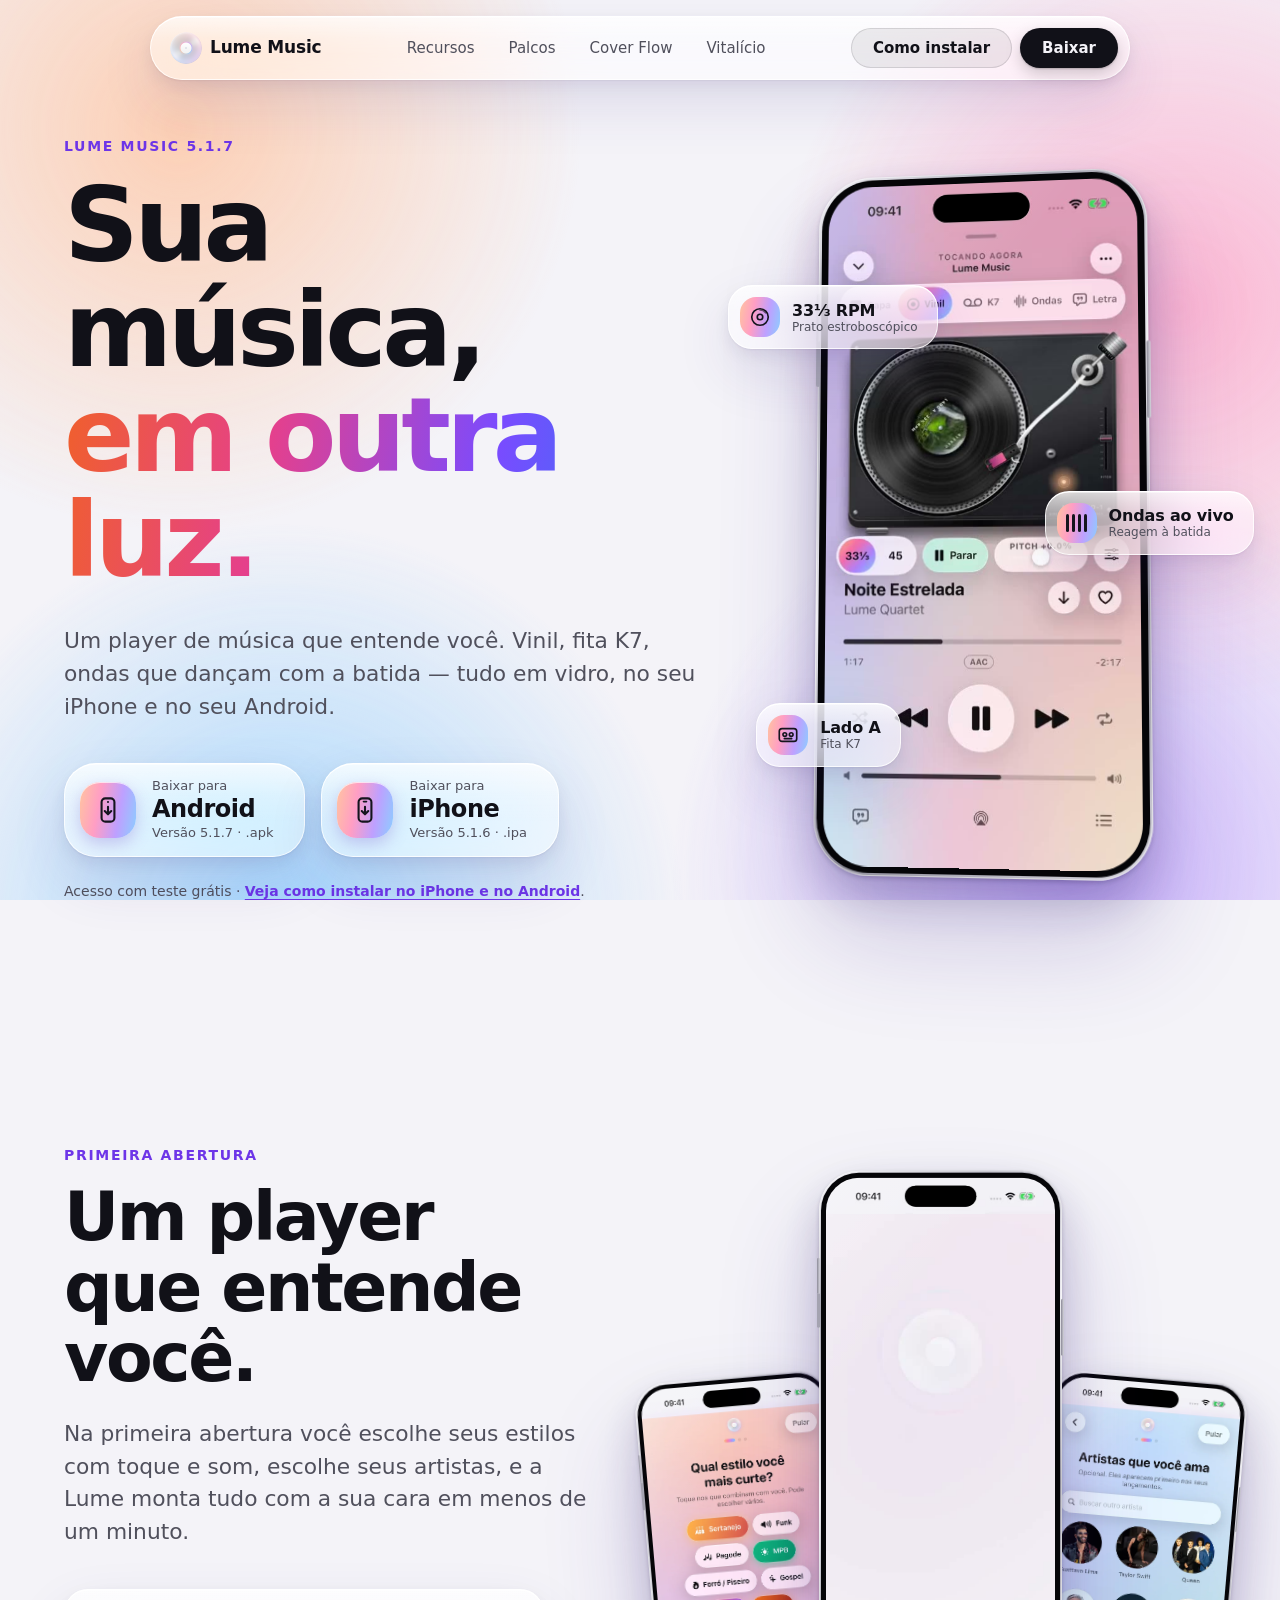
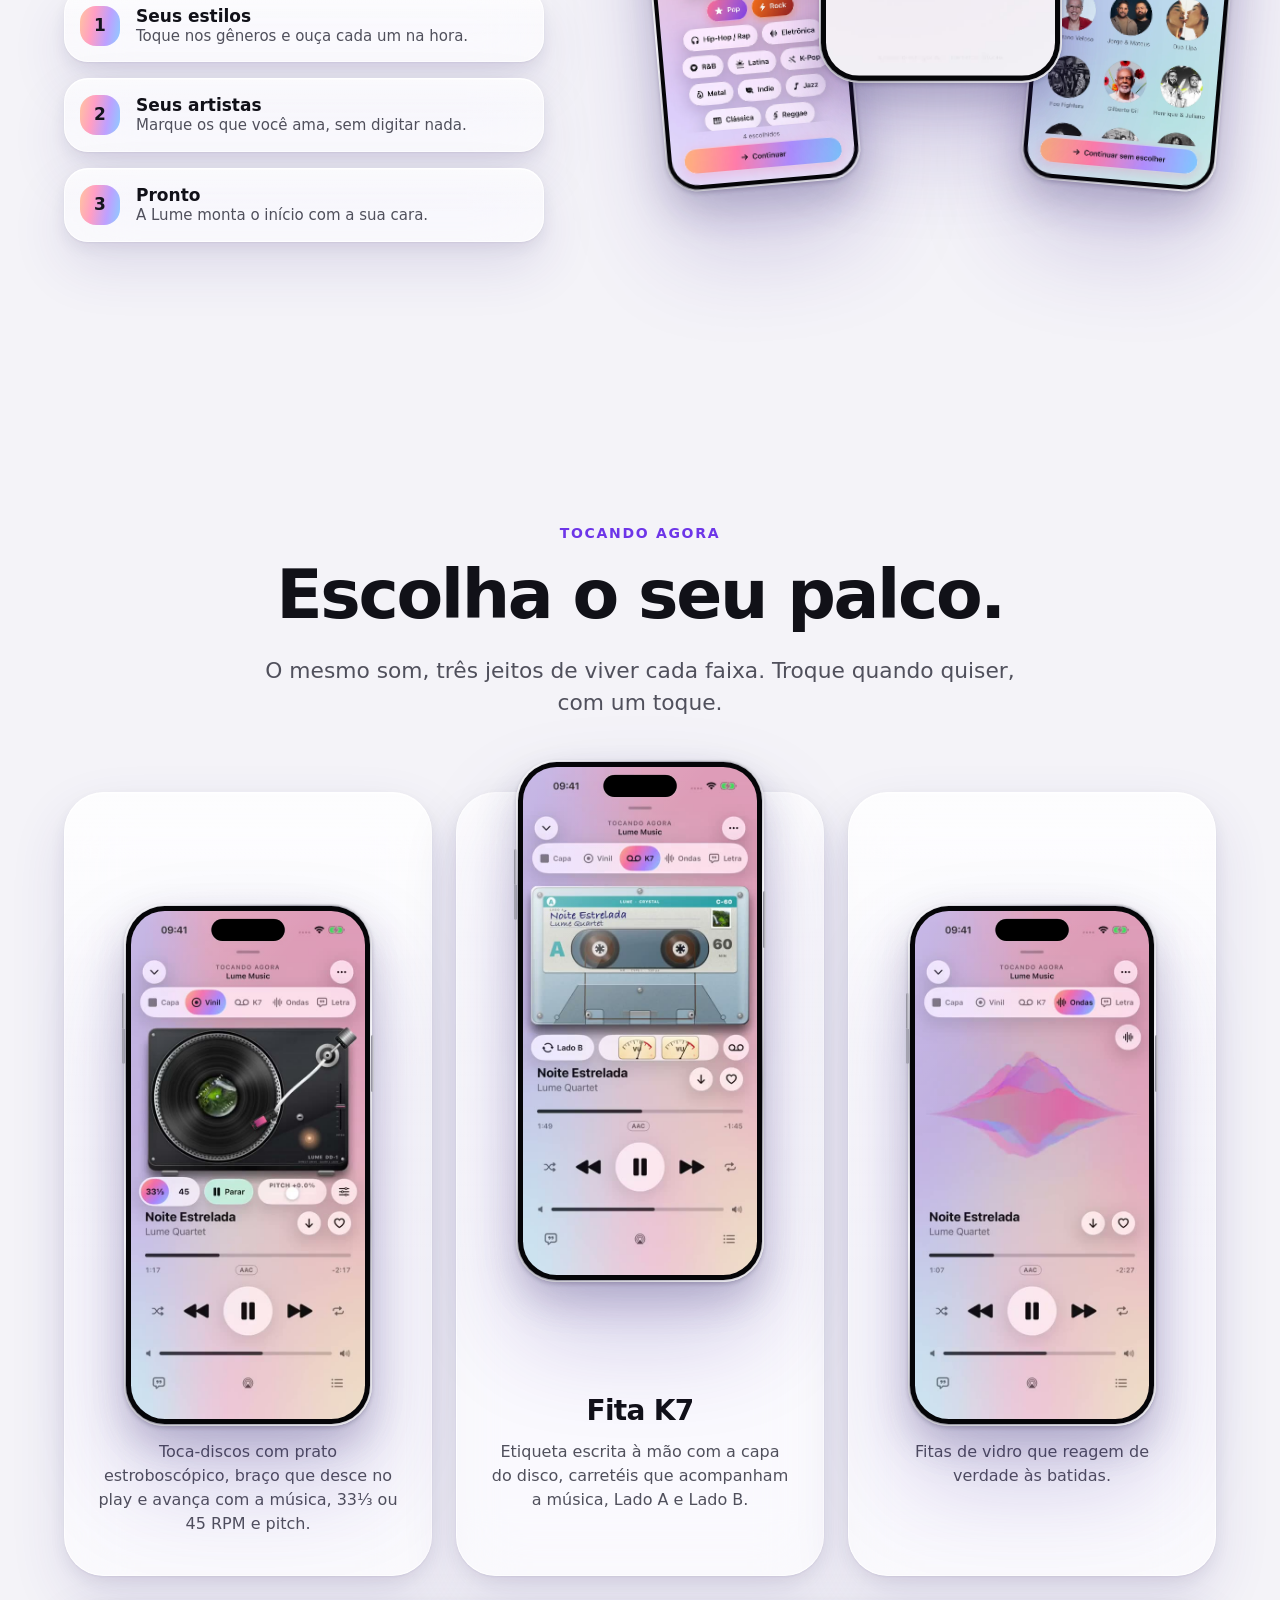
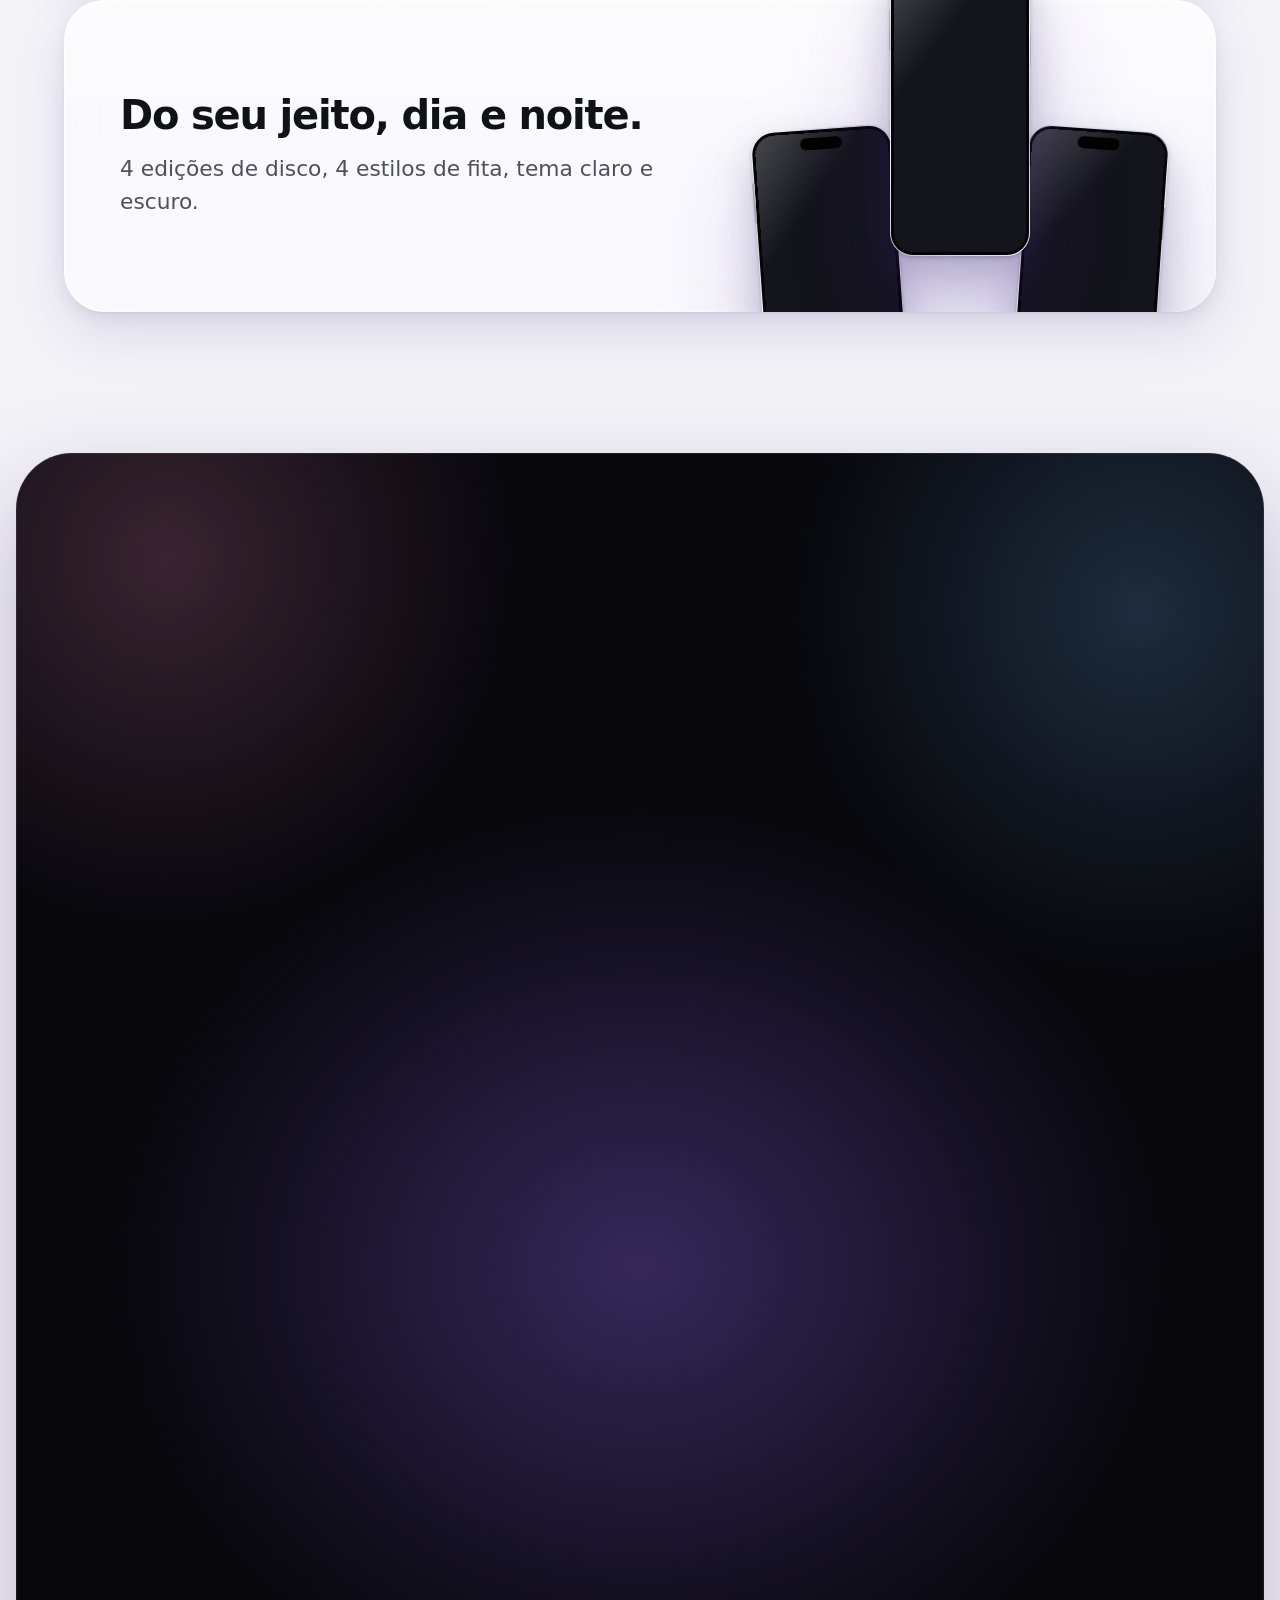
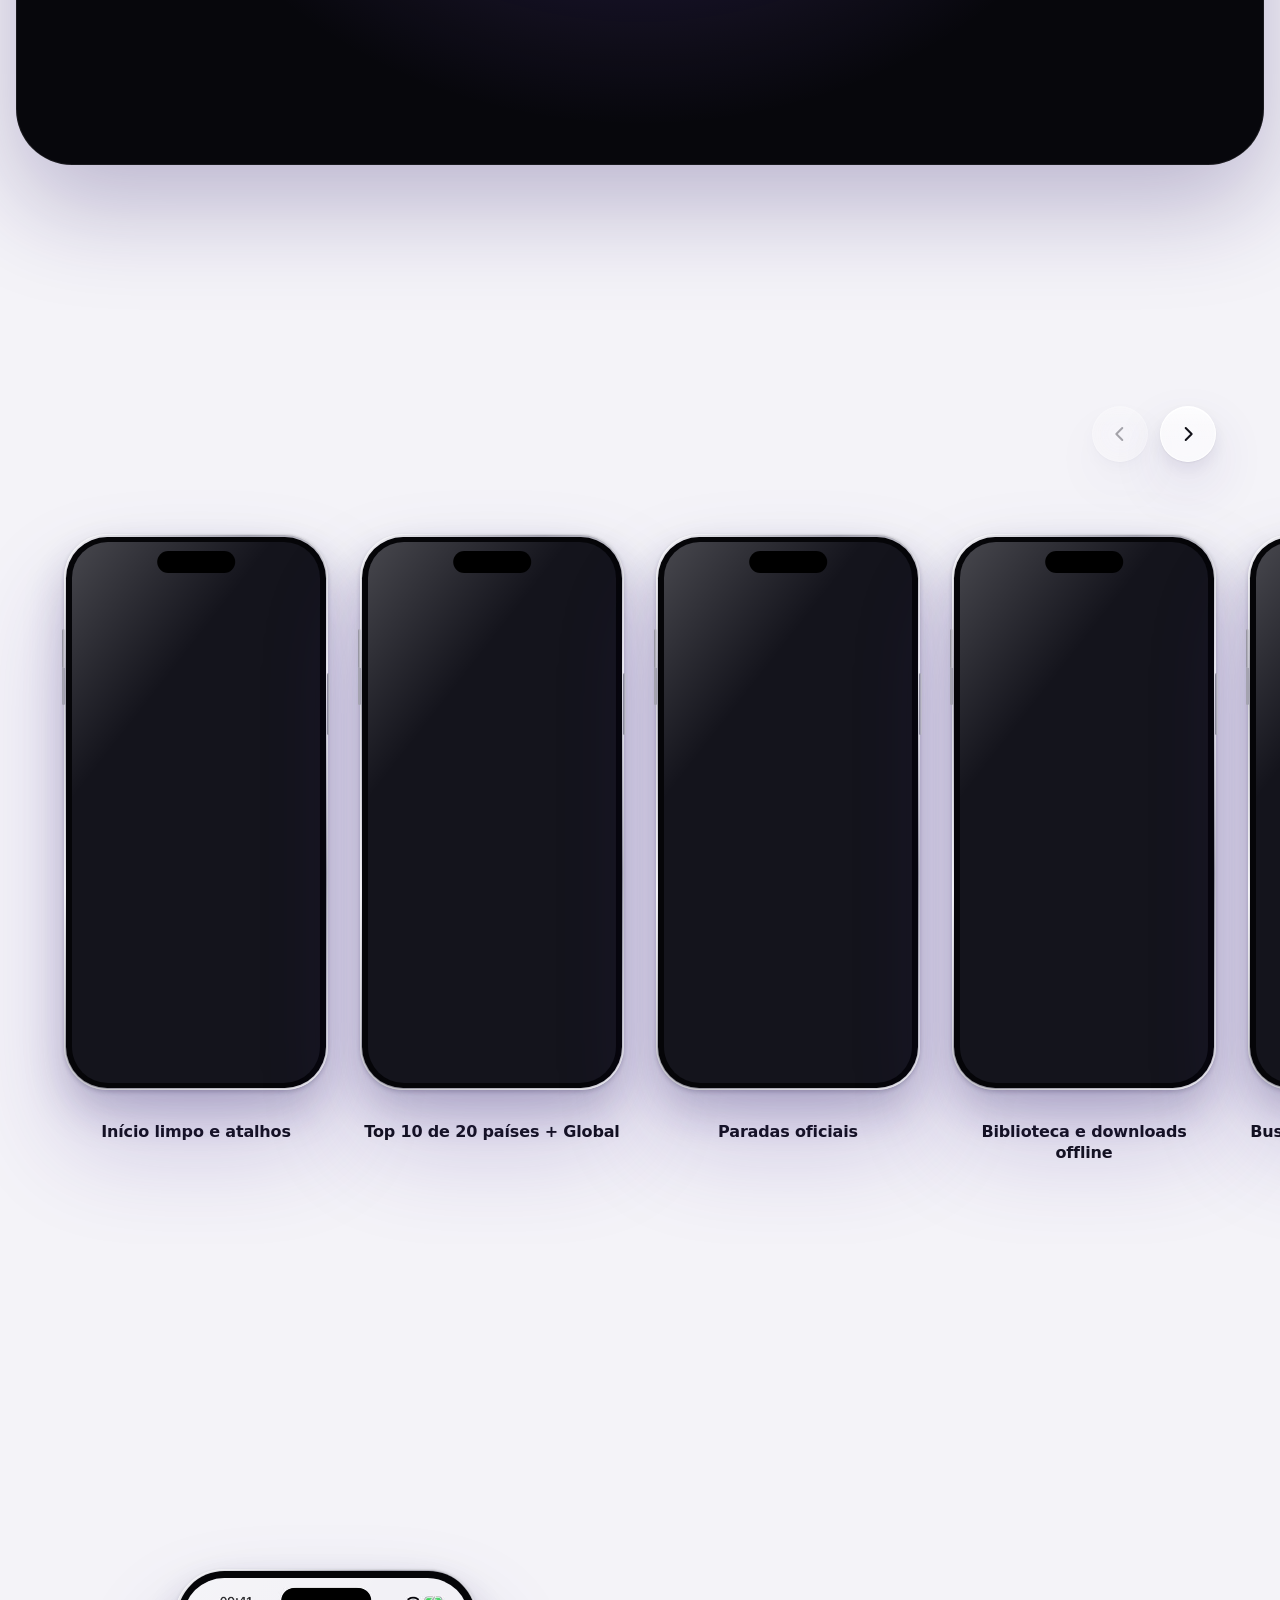
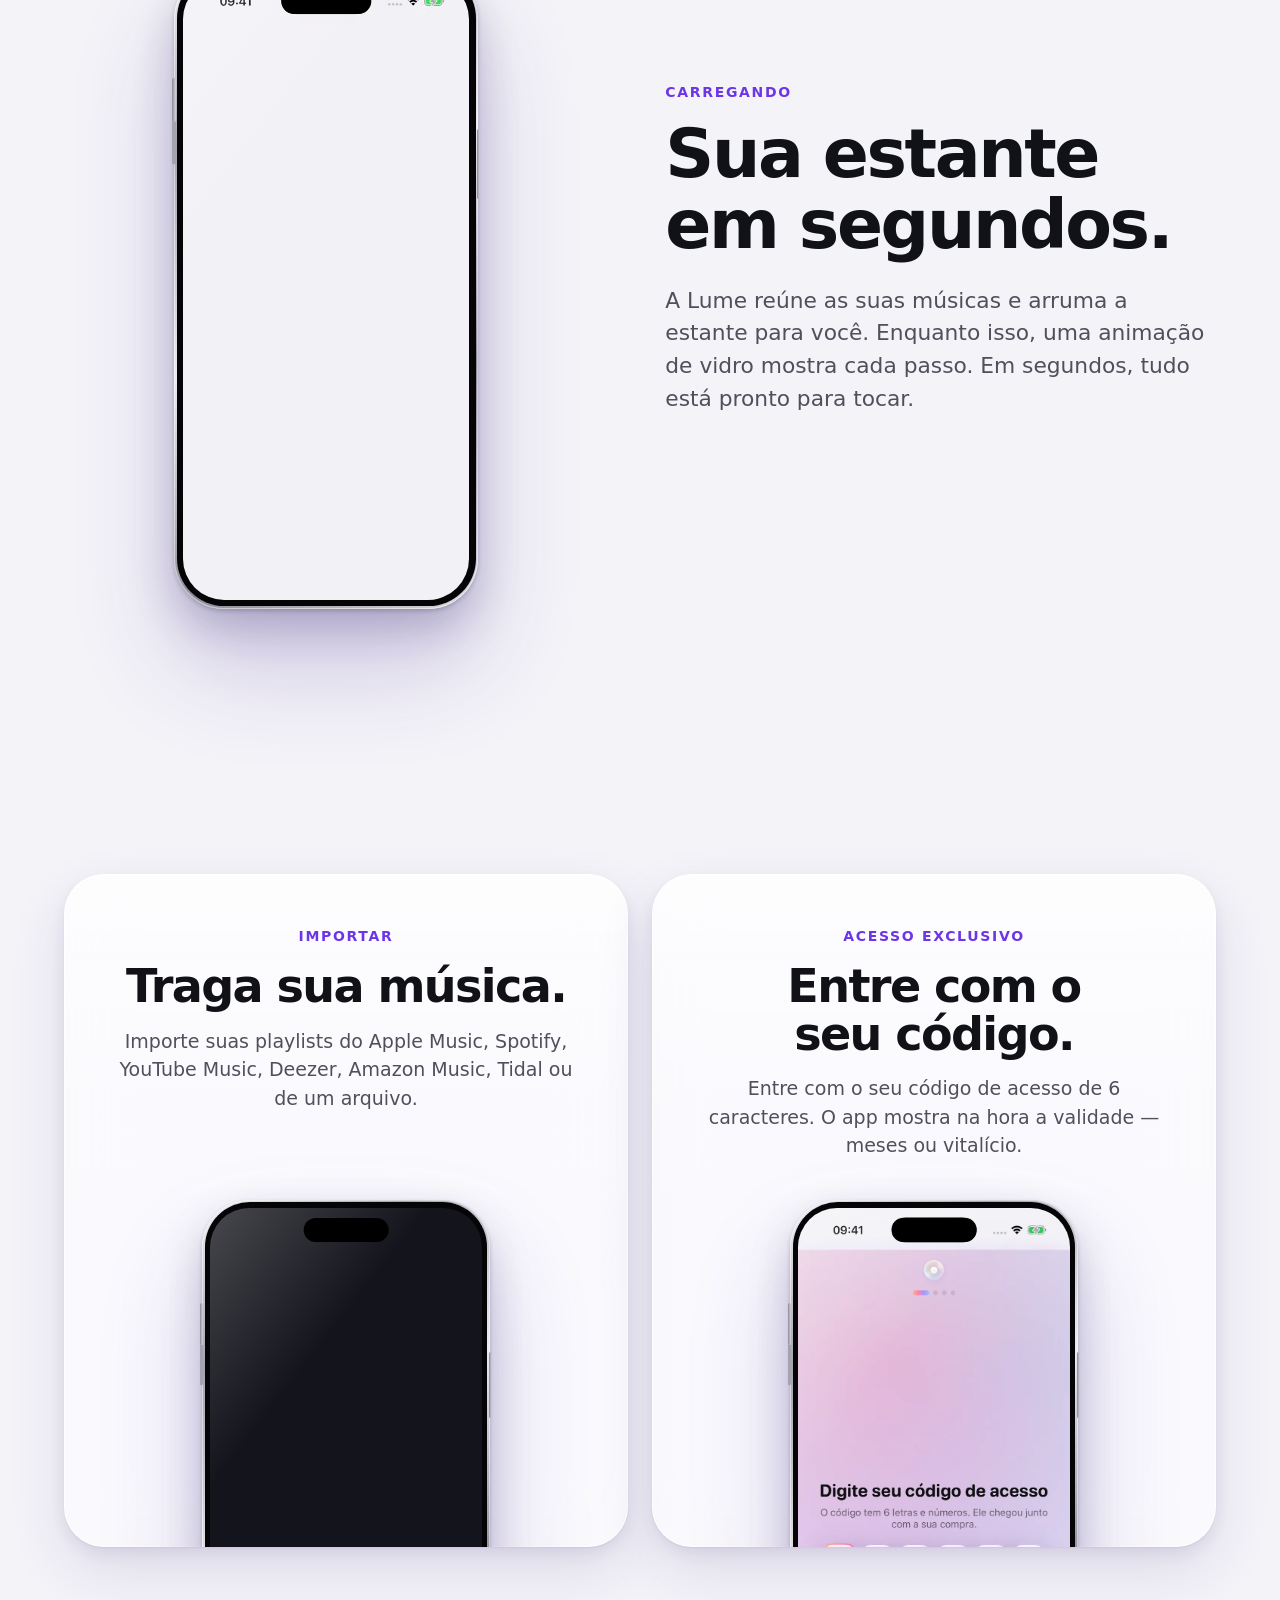
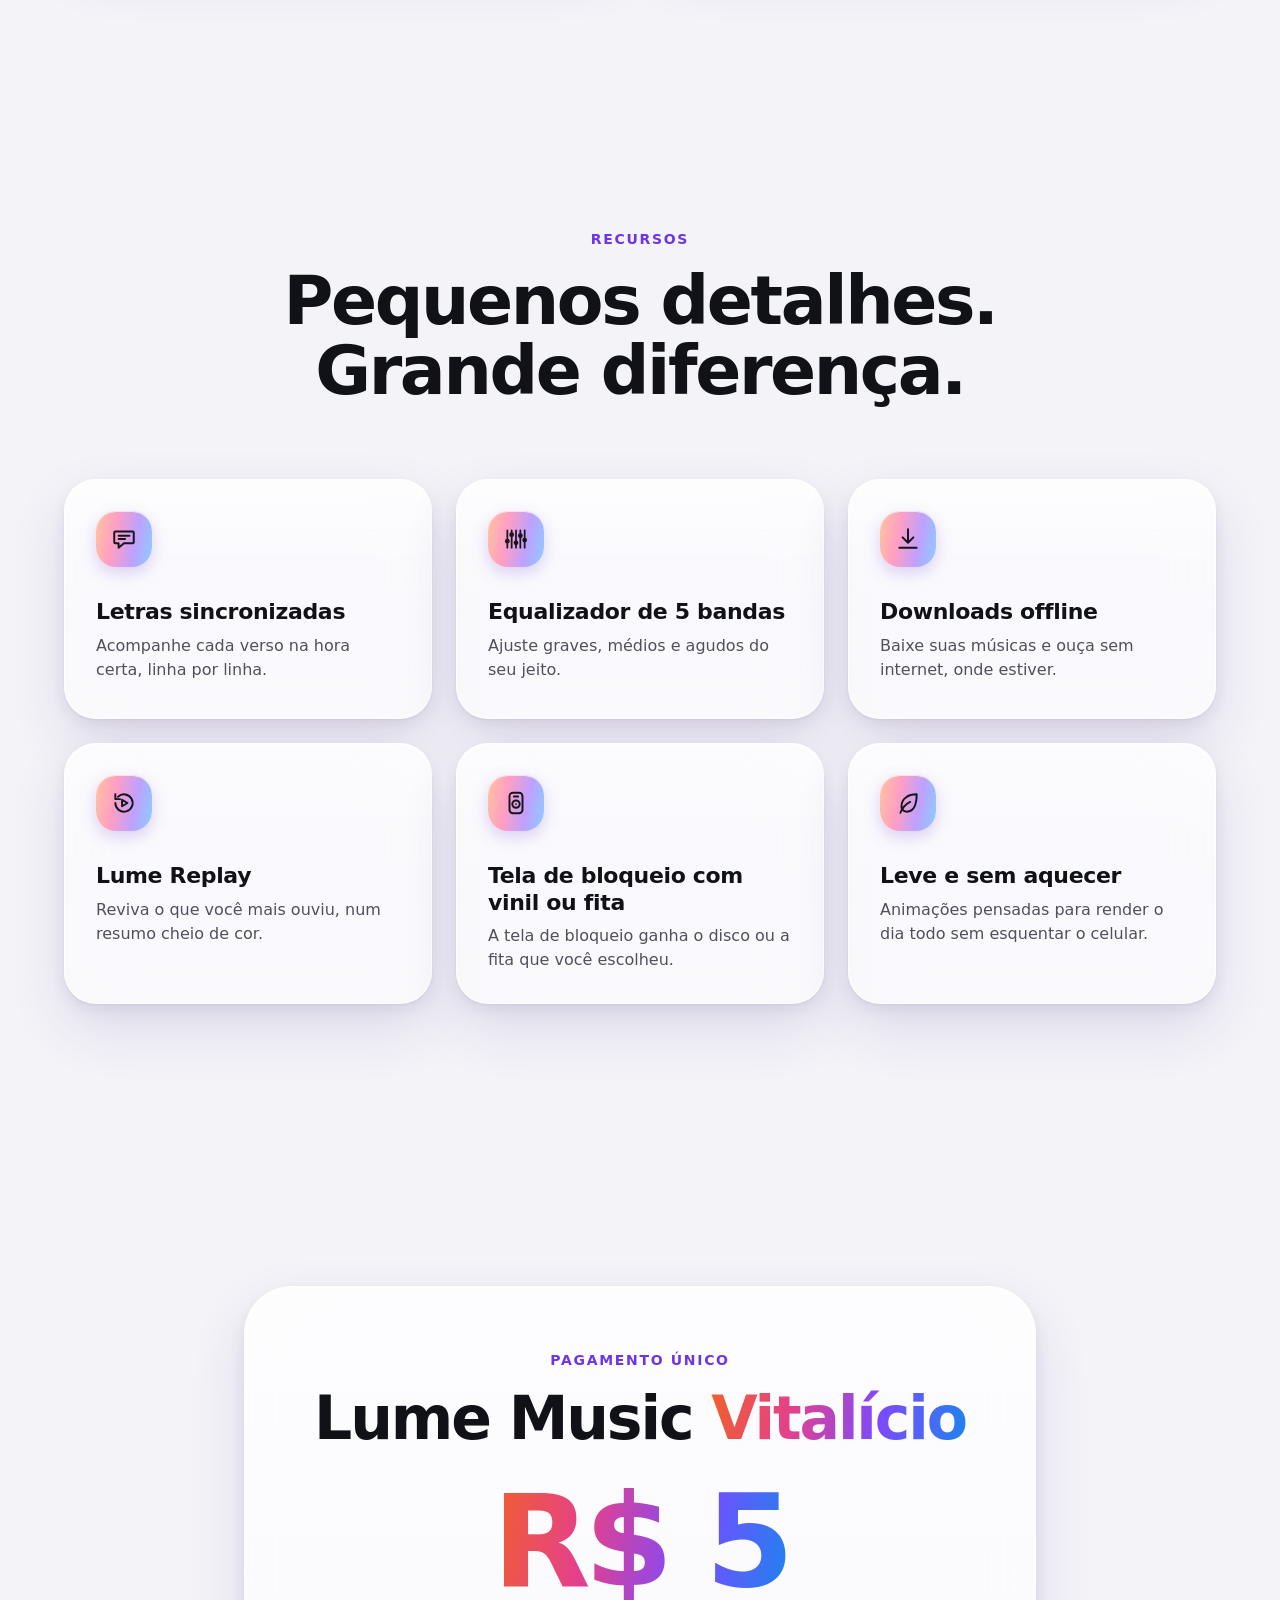
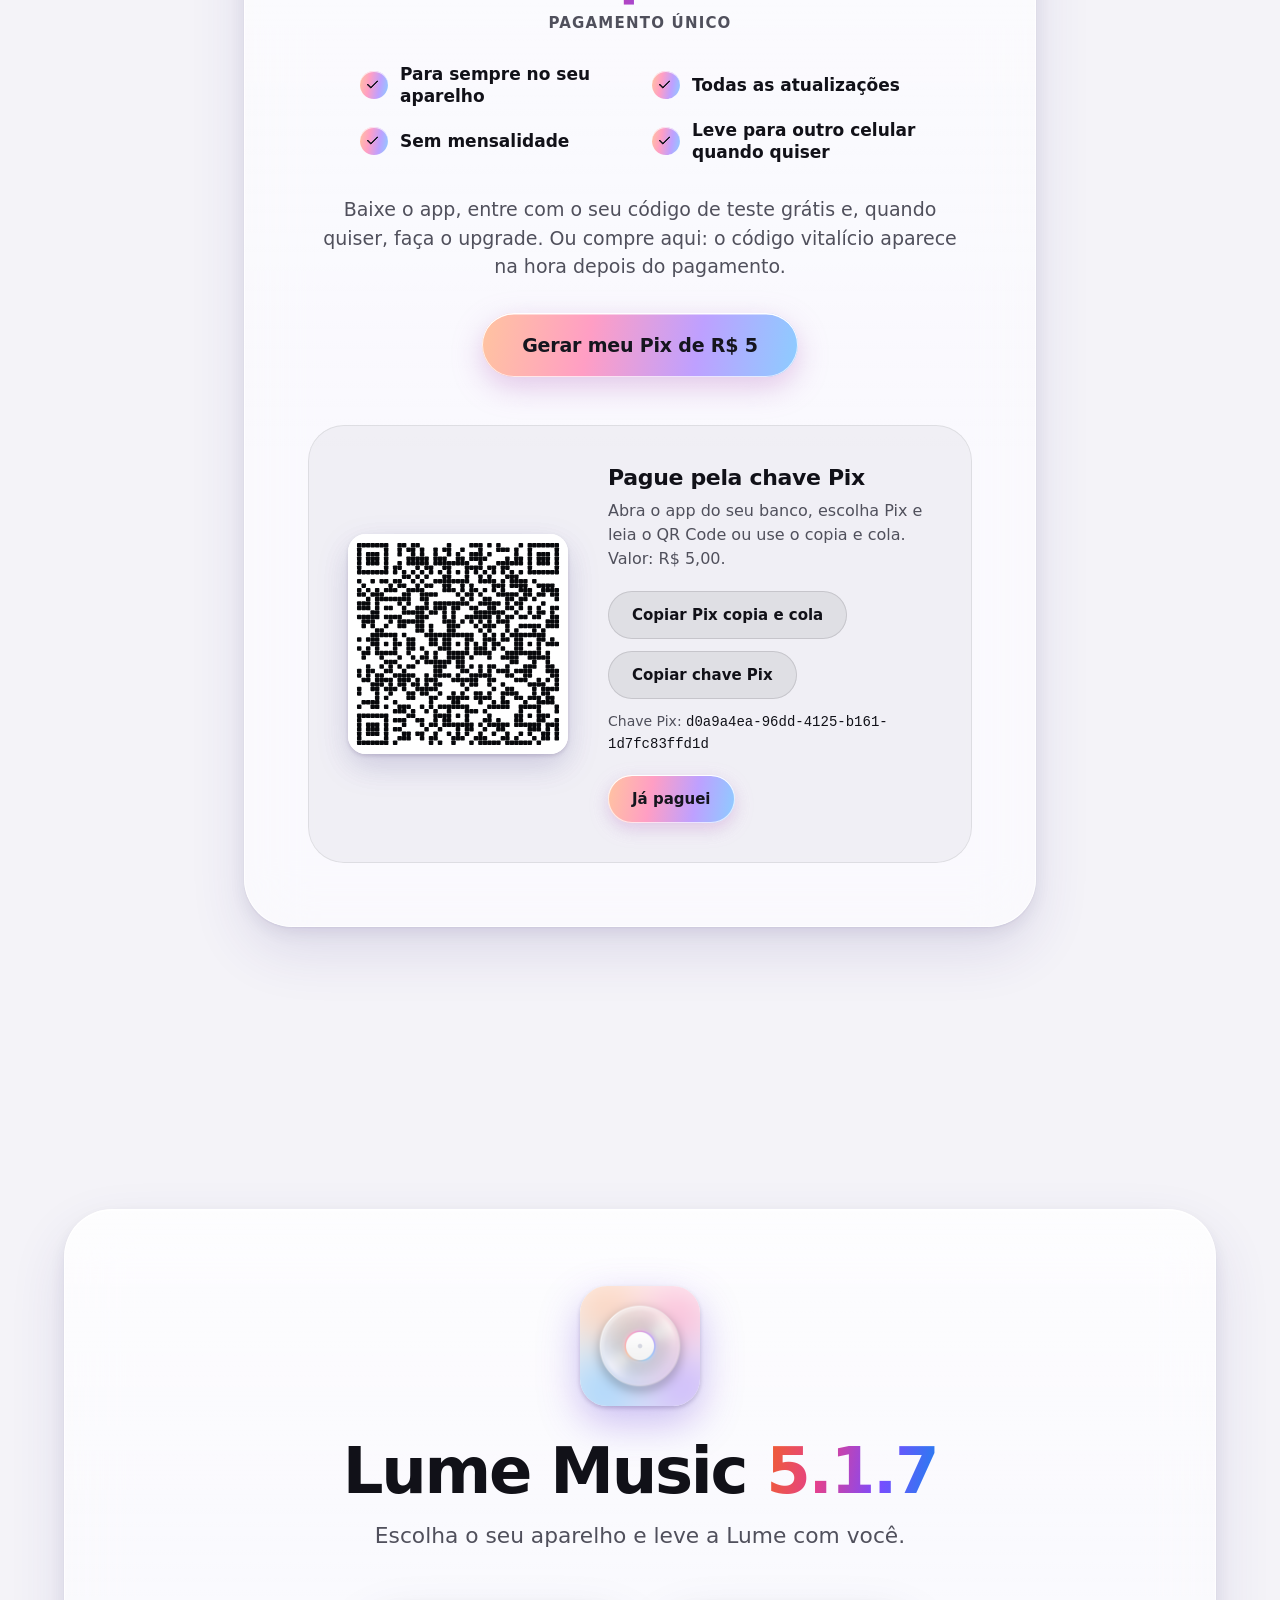
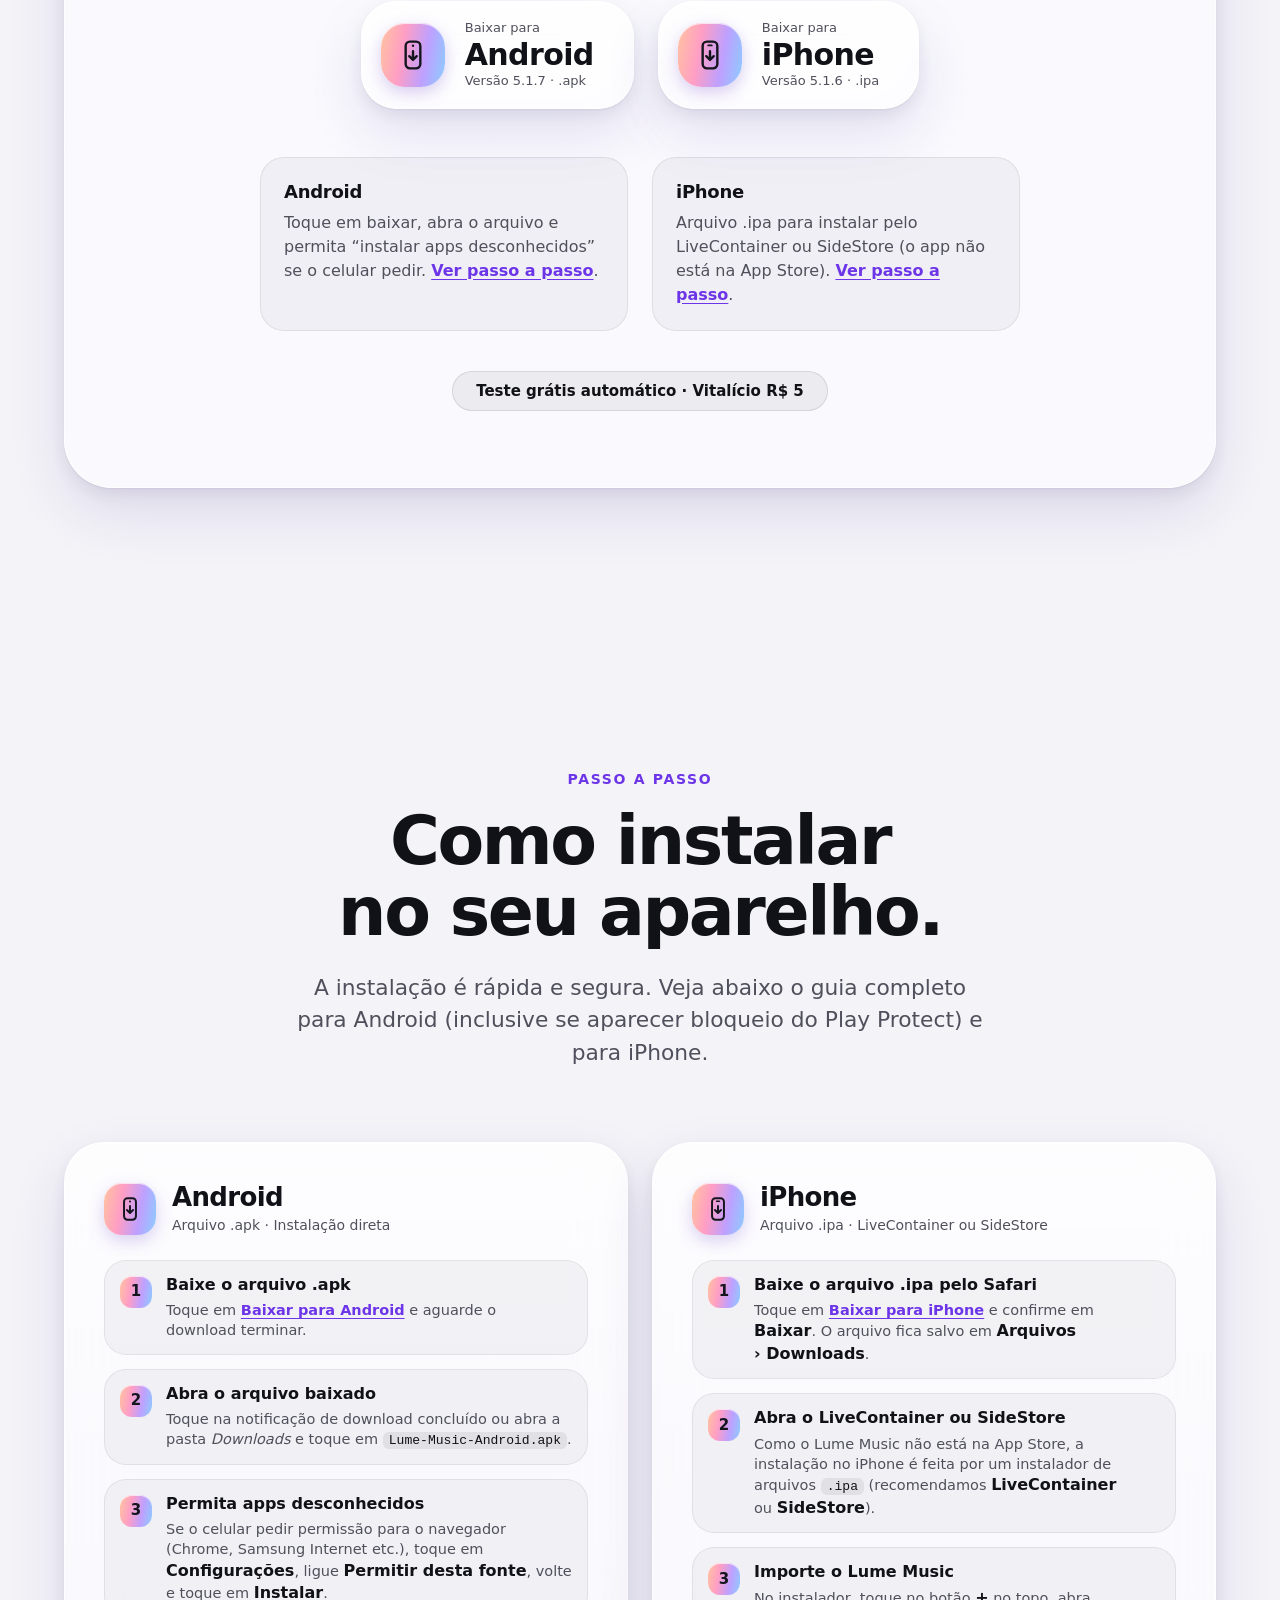
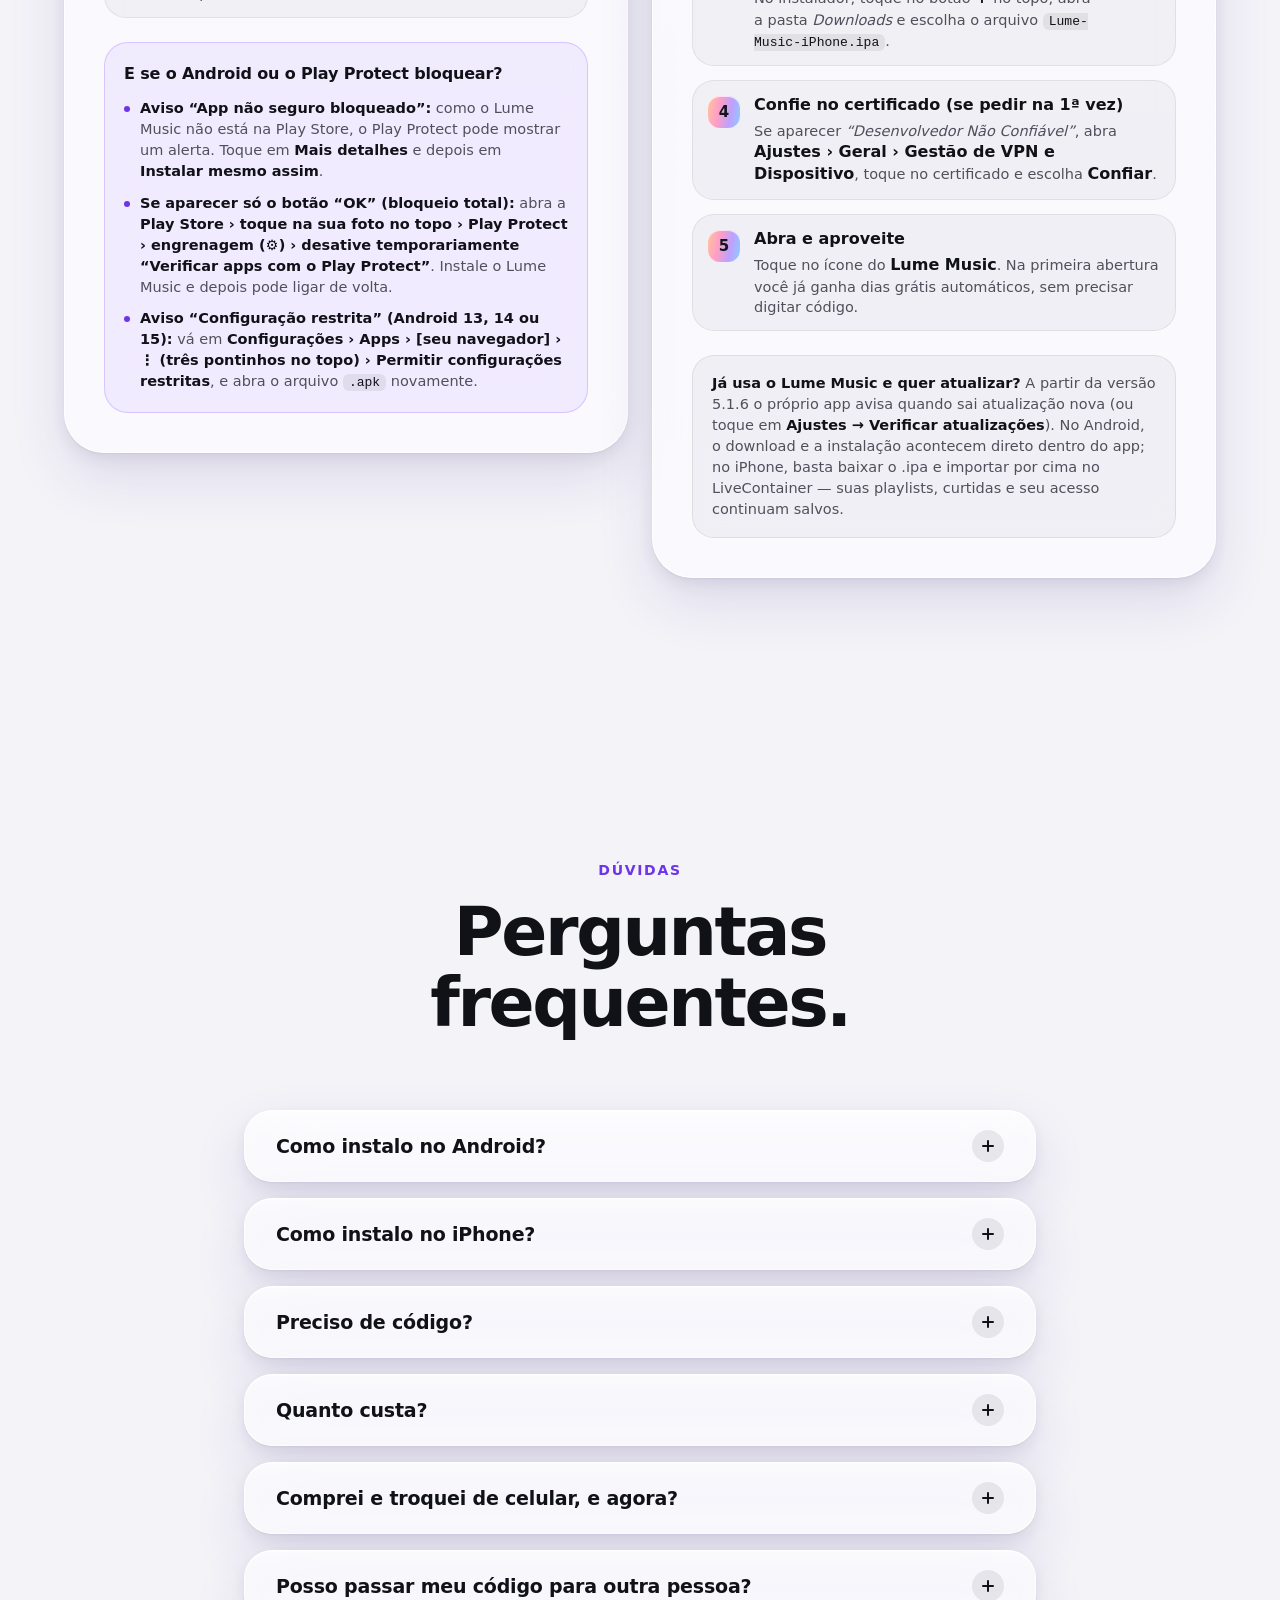
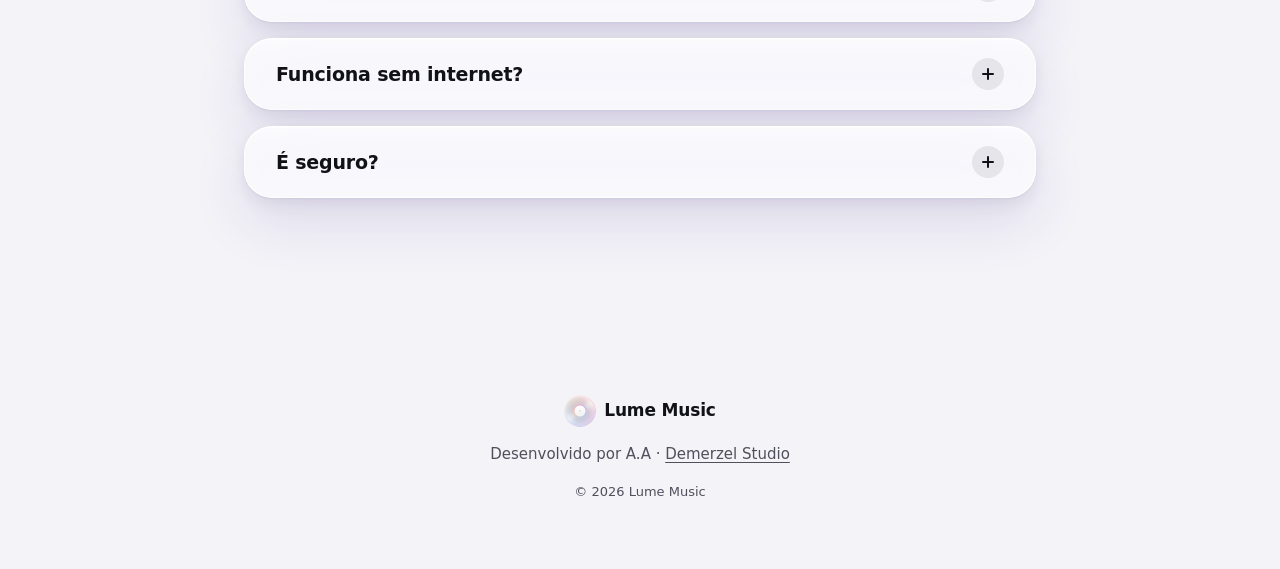
==== docs/index.html @ 82f6bff4 "Lume Music Android 5.1.7: refinamento completo de botões, Liquid Glass, menus/submenus e cabeçalhos " ====
<!doctype html>
<html lang="pt-BR">
<head>
<meta charset="utf-8">
<meta name="viewport" content="width=device-width, initial-scale=1, viewport-fit=cover">
<title>Lume Music — Sua música, em outra luz.</title>
<meta name="description" content="Lume Music: um player de música que entende você. Vinil, fita K7 e ondas que dançam com a batida, tudo em vidro. Baixe para iPhone e Android.">
<meta name="theme-color" content="#F4F3F8" media="(prefers-color-scheme: light)">
<meta name="theme-color" content="#0B0B12" media="(prefers-color-scheme: dark)">
<meta name="color-scheme" content="light dark">
<link rel="canonical" href="https://drill23.github.io/lume-music/">
<link rel="icon" type="image/png" href="assets/favicon.png">
<link rel="apple-touch-icon" href="assets/apple-touch-icon.png">

<meta property="og:type" content="website">
<meta property="og:locale" content="pt_BR">
<meta property="og:site_name" content="Lume Music">
<meta property="og:title" content="Lume Music — Sua música, em outra luz.">
<meta property="og:description" content="Vinil, fita K7, Cover Flow e ondas que dançam com a batida. Tudo em vidro, no seu iPhone e no seu Android.">
<meta property="og:url" content="https://drill23.github.io/lume-music/">
<meta property="og:image" content="https://drill23.github.io/lume-music/assets/og.jpg">
<meta property="og:image:width" content="1200">
<meta property="og:image:height" content="630">
<meta name="twitter:card" content="summary_large_image">
<meta name="twitter:title" content="Lume Music — Sua música, em outra luz.">
<meta name="twitter:description" content="Vinil, fita K7, Cover Flow e ondas que dançam com a batida. Tudo em vidro.">
<meta name="twitter:image" content="https://drill23.github.io/lume-music/assets/og.jpg">

<link rel="preload" as="image" href="assets/video/01-vinil-girando.jpg">
<link rel="stylesheet" href="styles.css">
<script>document.documentElement.classList.add('js')</script>
</head>
<body>

<!-- Ícones (pictogramas próprios) -->
<svg width="0" height="0" style="position:absolute" aria-hidden="true" focusable="false">
  <defs>
    <symbol id="i-dl-android" viewBox="0 0 24 24"><rect x="6.5" y="2" width="11" height="20" rx="3.2" fill="none" stroke="currentColor" stroke-width="1.8"/><circle cx="12" cy="5.1" r=".9" fill="currentColor"/><path d="M12 9.2v6.3M9.2 12.9l2.8 2.8 2.8-2.8" fill="none" stroke="currentColor" stroke-width="1.8" stroke-linecap="round" stroke-linejoin="round"/></symbol>
    <symbol id="i-dl-iphone" viewBox="0 0 24 24"><rect x="6.5" y="2" width="11" height="20" rx="3.2" fill="none" stroke="currentColor" stroke-width="1.8"/><rect x="10" y="4.1" width="4" height="1.4" rx=".7" fill="currentColor"/><path d="M12 9.2v6.3M9.2 12.9l2.8 2.8 2.8-2.8" fill="none" stroke="currentColor" stroke-width="1.8" stroke-linecap="round" stroke-linejoin="round"/></symbol>
    <symbol id="i-lyrics" viewBox="0 0 24 24"><path d="M4 5h16a1 1 0 0 1 1 1v9a1 1 0 0 1-1 1h-8l-5 4v-4H4a1 1 0 0 1-1-1V6a1 1 0 0 1 1-1z M7 9h10 M7 12h6" fill="none" stroke="currentColor" stroke-width="1.8" stroke-linecap="round" stroke-linejoin="round"/></symbol>
    <symbol id="i-eq" viewBox="0 0 24 24"><path d="M4 4v16M8 4v16M12 4v16M16 4v16M20 4v16" fill="none" stroke="currentColor" stroke-width="1.6" stroke-linecap="round"/><g fill="currentColor"><circle cx="4" cy="14" r="2.2"/><circle cx="8" cy="8" r="2.2"/><circle cx="12" cy="15.5" r="2.2"/><circle cx="16" cy="9" r="2.2"/><circle cx="20" cy="13" r="2.2"/></g></symbol>
    <symbol id="i-offline" viewBox="0 0 24 24"><path d="M12 3v12M7 10.5l5 5 5-5M4 20h16" fill="none" stroke="currentColor" stroke-width="1.8" stroke-linecap="round" stroke-linejoin="round"/></symbol>
    <symbol id="i-replay" viewBox="0 0 24 24"><path d="M4 12a8 8 0 1 0 2.4-5.7M4 4v4.4h4.4M10.2 9v6l5-3z" fill="none" stroke="currentColor" stroke-width="1.8" stroke-linecap="round" stroke-linejoin="round"/></symbol>
    <symbol id="i-lock" viewBox="0 0 24 24"><rect x="6" y="2.5" width="12" height="19" rx="3.2" fill="none" stroke="currentColor" stroke-width="1.8"/><circle cx="12" cy="13" r="3.4" fill="none" stroke="currentColor" stroke-width="1.8"/><circle cx="12" cy="13" r=".8" fill="currentColor"/><path d="M10 6h4" stroke="currentColor" stroke-width="1.8" stroke-linecap="round"/></symbol>
    <symbol id="i-feather" viewBox="0 0 24 24"><path d="M20 4c-8 0-14 4-14 11 0 1.2.2 2.2.6 3C8 19.5 9.5 20 11 20c7 0 9-8 9-16zM5 21c2-5 5-8 9-10" fill="none" stroke="currentColor" stroke-width="1.8" stroke-linecap="round" stroke-linejoin="round"/></symbol>
    <symbol id="i-disc" viewBox="0 0 24 24"><circle cx="12" cy="12" r="9" fill="none" stroke="currentColor" stroke-width="1.8"/><circle cx="12" cy="12" r="3" fill="none" stroke="currentColor" stroke-width="1.8"/><path d="M12 4.5a7.5 7.5 0 0 1 6 3" fill="none" stroke="currentColor" stroke-width="1.6" stroke-linecap="round" opacity=".6"/></symbol>
    <symbol id="i-tape" viewBox="0 0 24 24"><rect x="2.5" y="5" width="19" height="14" rx="3" fill="none" stroke="currentColor" stroke-width="1.8"/><circle cx="8.5" cy="11.5" r="2" fill="none" stroke="currentColor" stroke-width="1.8"/><circle cx="15.5" cy="11.5" r="2" fill="none" stroke="currentColor" stroke-width="1.8"/><path d="M8 16h8" stroke="currentColor" stroke-width="1.8" stroke-linecap="round"/></symbol>
    <symbol id="i-rotate" viewBox="0 0 24 24"><rect x="3" y="7" width="18" height="10" rx="2.6" fill="none" stroke="currentColor" stroke-width="1.8"/><path d="M6 3.2c1.6-.9 3.3-1.2 5-1M18 20.8c-1.6.9-3.3 1.2-5 1" fill="none" stroke="currentColor" stroke-width="1.8" stroke-linecap="round"/></symbol>
    <symbol id="i-chev" viewBox="0 0 24 24"><path d="M14.5 5.5 8 12l6.5 6.5" fill="none" stroke="currentColor" stroke-width="2.2" stroke-linecap="round" stroke-linejoin="round"/></symbol>
  </defs>
</svg>

<div class="aurora" aria-hidden="true"><i></i><i></i><i></i><i></i></div>

<a class="skip" href="#conteudo">Ir para o conteúdo</a>

<header class="nav" id="topo">
  <nav class="nav__pill glass" aria-label="Principal">
    <a class="brand" href="#topo"><img src="assets/mark.png" width="32" height="32" alt=""><span>Lume Music</span></a>
    <ul class="nav__links">
      <li><a href="#recursos">Recursos</a></li>
      <li><a href="#palcos">Palcos</a></li>
      <li><a href="#coverflow">Cover Flow</a></li>
      <li><a href="#vitalicio">Vitalício</a></li>
    </ul>
    <div class="nav__actions">
      <a class="btn btn--glass" href="#instalar" data-spec>Como instalar</a>
      <a class="btn btn--ink" href="#baixar" data-spec>Baixar</a>
    </div>
  </nav>
</header>

<main id="conteudo">

<!-- 2. HERO -->
<section class="hero">
  <div class="wrap hero__grid">
    <div class="hero__copy">
      <p class="eyebrow" data-reveal>Lume Music 5.1.7</p>
      <h1 data-reveal style="--d:80ms">Sua música, <span class="grad">em outra luz.</span></h1>
      <p class="lead" data-reveal style="--d:160ms">Um player de música que entende você. Vinil, fita K7, ondas que dançam com a batida — tudo em vidro, no seu iPhone e no seu Android.</p>
      <div class="dlrow" data-reveal style="--d:240ms">
        <div class="dlwrap" data-os="android">
          <span class="rec-badge">Recomendado para o seu aparelho</span>
          <a class="dl glass" data-spec href="https://github.com/Drill23/lume-music/releases/latest/download/Lume-Music-Android.apk" rel="noopener">
            <span class="dl__ico"><svg width="28" height="28" aria-hidden="true"><use href="#i-dl-android"/></svg></span>
            <span class="dl__t"><small>Baixar para</small><strong>Android</strong><em>Versão 5.1.7 · .apk</em></span>
          </a>
        </div>
        <div class="dlwrap" data-os="ios">
          <span class="rec-badge">Recomendado para o seu aparelho</span>
          <a class="dl glass" data-spec href="https://github.com/Drill23/lume-music/releases/latest/download/Lume-Music-iPhone.ipa" rel="noopener">
            <span class="dl__ico"><svg width="28" height="28" aria-hidden="true"><use href="#i-dl-iphone"/></svg></span>
            <span class="dl__t"><small>Baixar para</small><strong>iPhone</strong><em>Versão 5.1.6 · .ipa</em></span>
          </a>
        </div>
      </div>
      <p class="fine" data-reveal style="--d:320ms">Acesso com teste grátis · <a class="fine__link" href="#instalar">Veja como instalar no iPhone e no Android</a>.</p>
    </div>

    <div class="hero__stage" data-tilt>
      <div class="tilt">
        <div class="phone" style="--w:var(--hero-w)">
          <div class="phone__in"><div class="phone__screen">
            <video class="lv" data-src="assets/video/01-vinil-girando.mp4" poster="assets/video/01-vinil-girando.jpg" width="506" height="1100" muted loop playsinline autoplay preload="none" disablepictureinpicture disableremoteplayback tabindex="-1" role="img" aria-label="Player da Lume Music com o toca-discos em modo vinil girando"></video>
            <i class="isl"></i>
          </div></div>
        </div>
      </div>
      <div class="chip glass" data-chip="1" style="--x:-4%;--y:17%;--fd:0s">
        <span class="chip__ico"><svg width="22" height="22" aria-hidden="true"><use href="#i-disc"/></svg></span>
        <span class="chip__t"><strong>33⅓ RPM</strong><small>Prato estroboscópico</small></span>
      </div>
      <div class="chip glass" data-chip="2" style="--y:46%;--fd:-2s">
        <span class="chip__ico chip__ico--eq" aria-hidden="true"><b></b><b></b><b></b><b></b></span>
        <span class="chip__t"><strong>Ondas ao vivo</strong><small>Reagem à batida</small></span>
      </div>
      <div class="chip glass" data-chip="3" style="--x:2%;--y:76%;--fd:-4s">
        <span class="chip__ico"><svg width="22" height="22" aria-hidden="true"><use href="#i-tape"/></svg></span>
        <span class="chip__t"><strong>Lado A</strong><small>Fita K7</small></span>
      </div>
    </div>
  </div>
</section>

<!-- 3. Onboarding -->
<section class="sec" id="comeco">
  <div class="wrap split">
    <div class="split__text">
      <p class="eyebrow" data-reveal>Primeira abertura</p>
      <h2 data-reveal style="--d:80ms">Um player que entende você.</h2>
      <p class="lead" data-reveal style="--d:160ms">Na primeira abertura você escolhe seus estilos com toque e som, escolhe seus artistas, e a Lume monta tudo com a sua cara em menos de um minuto.</p>
      <ol class="steps" data-stagger>
        <li class="glass" data-reveal><b>1</b><span><strong>Seus estilos</strong><small>Toque nos gêneros e ouça cada um na hora.</small></span></li>
        <li class="glass" data-reveal><b>2</b><span><strong>Seus artistas</strong><small>Marque os que você ama, sem digitar nada.</small></span></li>
        <li class="glass" data-reveal><b>3</b><span><strong>Pronto</strong><small>A Lume monta o início com a sua cara.</small></span></li>
      </ol>
    </div>
    <div class="cluster" data-reveal>
      <div class="phone phone--side phone--l" data-parallax=".05" style="--w:calc(var(--cw)*.8)"><div class="phone__in"><div class="phone__screen"><img src="assets/img/03-apresentacao-genres.webp" width="720" height="1565" loading="lazy" decoding="async" alt="Tela de escolha de gêneros musicais na abertura do Lume Music"><i class="isl"></i></div></div></div>
      <div class="phone phone--mid" data-parallax="-.04" style="--w:var(--cw)"><div class="phone__in"><div class="phone__screen">
        <video class="lv" data-src="assets/video/03-abertura-boas-vindas.mp4" poster="assets/video/03-abertura-boas-vindas.jpg" width="506" height="1100" muted loop playsinline autoplay preload="none" disablepictureinpicture disableremoteplayback tabindex="-1" role="img" aria-label="Animação de boas-vindas do Lume Music"></video><i class="isl"></i>
      </div></div></div>
      <div class="phone phone--side phone--r" data-parallax=".07" style="--w:calc(var(--cw)*.8)"><div class="phone__in"><div class="phone__screen"><img src="assets/img/04-apresentacao-artists.webp" width="720" height="1565" loading="lazy" decoding="async" alt="Tela de escolha de artistas favoritos na abertura do Lume Music"><i class="isl"></i></div></div></div>
    </div>
  </div>
</section>

<!-- 4. Palcos -->
<section class="sec" id="palcos">
  <div class="wrap">
    <div class="sec-head">
      <p class="eyebrow" data-reveal>Tocando agora</p>
      <h2 data-reveal style="--d:80ms">Escolha o seu palco.</h2>
      <p class="lead" data-reveal style="--d:160ms">O mesmo som, três jeitos de viver cada faixa. Troque quando quiser, com um toque.</p>
    </div>

    <div class="stages">
      <article class="stage glass" data-reveal>
        <div class="stage__phone">
          <div class="phone" data-parallax=".03" style="--w:var(--stage-w)"><div class="phone__in"><div class="phone__screen">
            <video class="lv" data-src="assets/video/01-vinil-girando.mp4" poster="assets/video/01-vinil-girando.jpg" width="506" height="1100" muted loop playsinline autoplay preload="none" disablepictureinpicture disableremoteplayback tabindex="-1" role="img" aria-label="Toca-discos da Lume Music girando"></video><i class="isl"></i>
          </div></div></div>
        </div>
        <h3>Vinil</h3>
        <p>Toca-discos com prato estroboscópico, braço que desce no play e avança com a música, 33⅓ ou 45 RPM e pitch.</p>
      </article>
      <article class="stage glass" data-reveal style="--d:100ms">
        <div class="stage__phone">
          <div class="phone" data-parallax="-.03" style="--w:var(--stage-w)"><div class="phone__in"><div class="phone__screen">
            <video class="lv" data-src="assets/video/02-fita-k7-tocando.mp4" poster="assets/video/02-fita-k7-tocando.jpg" width="506" height="1100" muted loop playsinline autoplay preload="none" disablepictureinpicture disableremoteplayback tabindex="-1" role="img" aria-label="Fita K7 tocando na Lume Music"></video><i class="isl"></i>
          </div></div></div>
        </div>
        <h3>Fita K7</h3>
        <p>Etiqueta escrita à mão com a capa do disco, carretéis que acompanham a música, Lado A e Lado B.</p>
      </article>
      <article class="stage glass" data-reveal style="--d:200ms">
        <div class="stage__phone">
          <div class="phone" data-parallax=".03" style="--w:var(--stage-w)"><div class="phone__in"><div class="phone__screen">
            <video class="lv" data-src="assets/video/05-ondas-reagindo-a-musica.mp4" poster="assets/video/05-ondas-reagindo-a-musica.jpg" width="506" height="1100" muted loop playsinline autoplay preload="none" disablepictureinpicture disableremoteplayback tabindex="-1" role="img" aria-label="Ondas de vidro reagindo à música"></video><i class="isl"></i>
          </div></div></div>
        </div>
        <h3>Ondas</h3>
        <p>Fitas de vidro que reagem de verdade às batidas.</p>
      </article>
    </div>

    <div class="mini glass" data-reveal>
      <div class="mini__text">
        <h3>Do seu jeito, dia e noite.</h3>
        <p>4 edições de disco, 4 estilos de fita, tema claro e escuro.</p>
      </div>
      <div class="mini__fan">
        <div class="phone" data-parallax=".04" style="--w:var(--mini-w)"><div class="phone__in"><div class="phone__screen"><img src="assets/img/24-player-vinil-escuro.webp" width="720" height="1565" loading="lazy" decoding="async" alt="Player em modo vinil com tema escuro"><i class="isl"></i></div></div></div>
        <div class="phone" data-parallax="-.03" style="--w:var(--mini-w)"><div class="phone__in"><div class="phone__screen"><img src="assets/img/25-player-fita-cristal.webp" width="720" height="1565" loading="lazy" decoding="async" alt="Player em modo fita K7 com estilo cristal"><i class="isl"></i></div></div></div>
        <div class="phone" data-parallax=".04" style="--w:var(--mini-w)"><div class="phone__in"><div class="phone__screen"><img src="assets/img/20-player-capa.webp" width="720" height="1565" loading="lazy" decoding="async" alt="Player em modo capa do álbum"><i class="isl"></i></div></div></div>
      </div>
    </div>
  </div>
</section>

<!-- 5. Cover Flow -->
<section class="cinema" id="coverflow">
  <div class="wrap">
    <div class="sec-head">
      <p class="eyebrow" data-reveal>Cover Flow</p>
      <h2 data-reveal style="--d:80ms">Cover Flow, como você lembra.</h2>
      <p class="lead" data-reveal style="--d:160ms">Vire o celular e as capas ganham vida em 3D, com reflexo no chão. Toque numa capa e ela gira mostrando as faixas.</p>
    </div>
    <div class="cinema__stage" data-reveal>
      <div class="phone phone--land" data-parallax=".03" style="--w:var(--land-w)"><div class="phone__in"><div class="phone__screen">
        <video class="lv" data-src="assets/video/06-coverflow-horizontal.mp4" poster="assets/video/06-coverflow-horizontal.jpg" width="1280" height="588" muted loop playsinline autoplay preload="none" disablepictureinpicture disableremoteplayback tabindex="-1" role="img" aria-label="Cover Flow do Lume Music com o celular deitado"></video><i class="isl"></i>
      </div></div></div>
    </div>
    <div class="cinema__tips">
      <div class="tip glass" data-reveal>
        <div class="phone" style="--w:96px"><div class="phone__in"><div class="phone__screen"><img src="assets/img/30-coverflow-vire-o-celular.webp" width="720" height="1565" loading="lazy" decoding="async" alt="Aviso do Lume Music pedindo para virar o celular"><i class="isl"></i></div></div></div>
        <div><strong>Vire o celular</strong><small>O Cover Flow aparece quando o aparelho fica deitado.</small></div>
      </div>
      <div class="tip glass" data-reveal style="--d:100ms">
        <div class="phone phone--land phone--mini" style="--w:176px"><div class="phone__in"><div class="phone__screen"><img src="assets/img/32-coverflow-capa-virada.webp" width="1400" height="644" loading="lazy" decoding="async" alt="Capa de álbum virada mostrando a lista de faixas no Cover Flow"></div></div></div>
        <div><strong>Toque numa capa</strong><small>Ela gira e mostra as faixas do álbum.</small></div>
      </div>
    </div>
  </div>
</section>

<!-- 6. Tudo à mão -->
<section class="sec sec--gallery" id="telas">
  <div class="wrap gal-head">
    <div class="sec-head sec-head--left">
      <p class="eyebrow" data-reveal>Por dentro</p>
      <h2 data-reveal style="--d:80ms">Tudo à mão.</h2>
      <p class="lead" data-reveal style="--d:160ms">Do início às paradas, da biblioteca à busca. Deslize para ver.</p>
    </div>
    <div class="arrows" aria-hidden="false">
      <button class="arrow glass" type="button" data-dir="-1" aria-label="Telas anteriores"><svg width="22" height="22" aria-hidden="true"><use href="#i-chev"/></svg></button>
      <button class="arrow glass" type="button" data-dir="1" aria-label="Próximas telas"><svg width="22" height="22" aria-hidden="true" style="transform:scaleX(-1)"><use href="#i-chev"/></svg></button>
    </div>
  </div>
  <div class="gallery" tabindex="0" role="region" aria-label="Galeria de telas do app">
    <figure class="shot"><div class="phone" style="--w:var(--shot-w)"><div class="phone__in"><div class="phone__screen"><img src="assets/img/11-inicio-atalhos.webp" width="720" height="1565" loading="lazy" decoding="async" alt="Atalhos do Início do Lume Music"><i class="isl"></i></div></div></div><figcaption>Início limpo e atalhos</figcaption></figure>
    <figure class="shot"><div class="phone" style="--w:var(--shot-w)"><div class="phone__in"><div class="phone__screen"><img src="assets/img/12-inicio-top10.webp" width="720" height="1565" loading="lazy" decoding="async" alt="Top 10 das músicas mais ouvidas no Lume Music"><i class="isl"></i></div></div></div><figcaption>Top 10 de 20 países + Global</figcaption></figure>
    <figure class="shot"><div class="phone" style="--w:var(--shot-w)"><div class="phone__in"><div class="phone__screen"><img src="assets/img/13-explorar.webp" width="720" height="1565" loading="lazy" decoding="async" alt="Aba Explorar do Lume Music com as paradas oficiais"><i class="isl"></i></div></div></div><figcaption>Paradas oficiais</figcaption></figure>
    <figure class="shot"><div class="phone" style="--w:var(--shot-w)"><div class="phone__in"><div class="phone__screen"><img src="assets/img/14-biblioteca.webp" width="720" height="1565" loading="lazy" decoding="async" alt="Biblioteca do Lume Music com músicas baixadas"><i class="isl"></i></div></div></div><figcaption>Biblioteca e downloads offline</figcaption></figure>
    <figure class="shot"><div class="phone" style="--w:var(--shot-w)"><div class="phone__in"><div class="phone__screen"><img src="assets/img/15-buscar.webp" width="720" height="1565" loading="lazy" decoding="async" alt="Tela de busca do Lume Music"><i class="isl"></i></div></div></div><figcaption>Busca até por trecho da letra</figcaption></figure>
  </div>
</section>

<!-- 7. Estante -->
<section class="sec" id="estante">
  <div class="wrap split split--rev">
    <div class="split__text">
      <p class="eyebrow" data-reveal>Carregando</p>
      <h2 data-reveal style="--d:80ms">Sua estante em segundos.</h2>
      <p class="lead" data-reveal style="--d:160ms">A Lume reúne as suas músicas e arruma a estante para você. Enquanto isso, uma animação de vidro mostra cada passo. Em segundos, tudo está pronto para tocar.</p>
    </div>
    <div class="solo" data-reveal>
      <div class="phone" data-parallax=".04" style="--w:var(--solo-w)"><div class="phone__in"><div class="phone__screen">
        <video class="lv" data-src="assets/video/04-carregando-suas-musicas.mp4" poster="assets/video/04-carregando-suas-musicas.jpg" width="506" height="1100" muted loop playsinline autoplay preload="none" disablepictureinpicture disableremoteplayback tabindex="-1" role="img" aria-label="Animação de carregamento das músicas no Lume Music"></video><i class="isl"></i>
      </div></div></div>
    </div>
  </div>
</section>

<!-- 8 e 9. Importar e acesso -->
<section class="sec" id="entrar">
  <div class="wrap duo">
    <article class="peek glass" id="importar" data-reveal>
      <div class="peek__text">
        <p class="eyebrow">Importar</p>
        <h2>Traga sua música.</h2>
        <p class="lead">Importe suas playlists do Apple Music, Spotify, YouTube Music, Deezer, Amazon Music, Tidal ou de um arquivo.</p>
      </div>
      <div class="peek__phone"><div class="phone" style="--w:var(--peek-w)"><div class="phone__in"><div class="phone__screen"><img src="assets/img/05-apresentacao-importLib.webp" width="720" height="1565" loading="lazy" decoding="async" alt="Tela para importar playlists de outros serviços ou de um arquivo"><i class="isl"></i></div></div></div></div>
    </article>
    <article class="peek glass" id="acesso" data-reveal style="--d:120ms">
      <div class="peek__text">
        <p class="eyebrow">Acesso exclusivo</p>
        <h2>Entre com o seu código.</h2>
        <p class="lead">Entre com o seu código de acesso de 6 caracteres. O app mostra na hora a validade — meses ou vitalício.</p>
      </div>
      <div class="peek__phone"><div class="phone" style="--w:var(--peek-w)"><div class="phone__in"><div class="phone__screen"><img src="assets/img/02-apresentacao-access.webp" width="720" height="1565" loading="lazy" decoding="async" alt="Tela de acesso do Lume Music pedindo o código de 6 caracteres"><i class="isl"></i></div></div></div></div>
    </article>
  </div>
</section>

<!-- 10. Recursos -->
<section class="sec" id="recursos">
  <div class="wrap">
    <div class="sec-head">
      <p class="eyebrow" data-reveal>Recursos</p>
      <h2 data-reveal style="--d:80ms">Pequenos detalhes. Grande diferença.</h2>
    </div>
    <div class="features" data-stagger>
      <article class="feat glass" data-reveal><span class="feat__ico"><svg width="26" height="26" aria-hidden="true"><use href="#i-lyrics"/></svg></span><h3>Letras sincronizadas</h3><p>Acompanhe cada verso na hora certa, linha por linha.</p></article>
      <article class="feat glass" data-reveal><span class="feat__ico"><svg width="26" height="26" aria-hidden="true"><use href="#i-eq"/></svg></span><h3>Equalizador de 5 bandas</h3><p>Ajuste graves, médios e agudos do seu jeito.</p></article>
      <article class="feat glass" data-reveal><span class="feat__ico"><svg width="26" height="26" aria-hidden="true"><use href="#i-offline"/></svg></span><h3>Downloads offline</h3><p>Baixe suas músicas e ouça sem internet, onde estiver.</p></article>
      <article class="feat glass" data-reveal><span class="feat__ico"><svg width="26" height="26" aria-hidden="true"><use href="#i-replay"/></svg></span><h3>Lume Replay</h3><p>Reviva o que você mais ouviu, num resumo cheio de cor.</p></article>
      <article class="feat glass" data-reveal><span class="feat__ico"><svg width="26" height="26" aria-hidden="true"><use href="#i-lock"/></svg></span><h3>Tela de bloqueio com vinil ou fita</h3><p>A tela de bloqueio ganha o disco ou a fita que você escolheu.</p></article>
      <article class="feat glass" data-reveal><span class="feat__ico"><svg width="26" height="26" aria-hidden="true"><use href="#i-feather"/></svg></span><h3>Leve e sem aquecer</h3><p>Animações pensadas para render o dia todo sem esquentar o celular.</p></article>
    </div>
  </div>
</section>

<!-- 10b. Vitalício -->
<section class="sec" id="vitalicio" aria-labelledby="vit-t">
  <div class="wrap wrap--narrow">
    <div class="vit glass" data-reveal>
      <p class="eyebrow">Pagamento único</p>
      <h2 id="vit-t">Lume Music <span class="grad">Vitalício</span></h2>
      <p class="vit__price"><strong>R$ 5</strong><span>pagamento único</span></p>
      <ul class="vit__list">
        <li><i aria-hidden="true"></i>Para sempre no seu aparelho</li>
        <li><i aria-hidden="true"></i>Todas as atualizações</li>
        <li><i aria-hidden="true"></i>Sem mensalidade</li>
        <li><i aria-hidden="true"></i>Leve para outro celular quando quiser</li>
      </ul>
      <p class="vit__how">Baixe o app, entre com o seu código de teste grátis e, quando quiser, faça o upgrade. Ou compre aqui: o código vitalício aparece na hora depois do pagamento.</p>
      <button type="button" class="vit__buy" id="vit-buy" data-spec>Gerar meu Pix de R$ 5</button>
      <p class="vit__msg" id="vit-msg" role="status" aria-live="polite" hidden></p>

      <div class="vit__code" id="vit-done" hidden>
        <h3>Pagamento confirmado!</h3>
        <p>Este é o seu código vitalício:</p>
        <output class="vit__codeval" id="vit-code" aria-label="Código vitalício"></output>
        <button type="button" class="vit__btn vit__btn--prism" id="vit-copycode">Copiar código</button>
        <p class="fine">Abra o Lume Music › Ajustes › Já sou vitalício e digite este código; depois crie seu PIN de recuperação.</p>
      </div>

      <div class="pixbox" id="pixbox">
        <div class="pixbox__qr">
          <img id="pix-qr-img" src="assets/pix-vitalicio.svg" width="220" height="220" alt="QR Code do Pix copia e cola no valor de R$ 5,00" decoding="async">
          <div id="pix-qr-dyn" hidden></div>
        </div>
        <div class="pixbox__txt">
          <h3>Pague pela chave Pix</h3>
          <p id="pix-note">Abra o app do seu banco, escolha Pix e leia o QR Code ou use o copia e cola. Valor: R$ 5,00.</p>
          <div class="pixbox__btns">
            <button type="button" class="vit__btn" id="pix-copy" data-payload="00020126580014BR.GOV.BCB.PIX0136d0a9a4ea-96dd-4125-b161-1d7fc83ffd1d52040000530398654045.005802BR5915ADRIANO ALMEIDA6006BRASIL62070503***63041C99">Copiar Pix copia e cola</button>
            <button type="button" class="vit__btn" id="pix-key" data-key="d0a9a4ea-96dd-4125-b161-1d7fc83ffd1d">Copiar chave Pix</button>
          </div>
          <p class="pixbox__key">Chave Pix: <code>d0a9a4ea-96dd-4125-b161-1d7fc83ffd1d</code></p>
          <button type="button" class="vit__btn vit__btn--prism" id="pix-paid">Já paguei</button>
          <p class="vit__msg" id="pix-msg" role="status" aria-live="polite" hidden></p>
        </div>
      </div>
    </div>
  </div>
</section>

<!-- 11. Baixar -->
<section class="sec" id="baixar">
  <div class="wrap">
    <div class="get glass" data-reveal>
      <img class="get__icon" src="assets/icon-512.png" width="120" height="120" loading="lazy" decoding="async" alt="Ícone do app Lume Music">
      <h2>Lume Music <span class="ver">5.1.7</span></h2>
      <p class="lead">Escolha o seu aparelho e leve a Lume com você.</p>
      <div class="dlrow dlrow--lg">
        <div class="dlwrap" data-os="android">
          <span class="rec-badge">Recomendado para o seu aparelho</span>
          <a class="dl dl--lg glass" data-spec href="https://github.com/Drill23/lume-music/releases/latest/download/Lume-Music-Android.apk" rel="noopener">
            <span class="dl__ico"><svg width="32" height="32" aria-hidden="true"><use href="#i-dl-android"/></svg></span>
            <span class="dl__t"><small>Baixar para</small><strong>Android</strong><em>Versão 5.1.7 · .apk</em></span>
          </a>
        </div>
        <div class="dlwrap" data-os="ios">
          <span class="rec-badge">Recomendado para o seu aparelho</span>
          <a class="dl dl--lg glass" data-spec href="https://github.com/Drill23/lume-music/releases/latest/download/Lume-Music-iPhone.ipa" rel="noopener">
            <span class="dl__ico"><svg width="32" height="32" aria-hidden="true"><use href="#i-dl-iphone"/></svg></span>
            <span class="dl__t"><small>Baixar para</small><strong>iPhone</strong><em>Versão 5.1.6 · .ipa</em></span>
          </a>
        </div>
      </div>
      <div class="how">
        <div class="how__item" data-os="android">
          <h3>Android</h3>
          <p>Toque em baixar, abra o arquivo e permita “instalar apps desconhecidos” se o celular pedir. <a class="fine__link" href="#instalar">Ver passo a passo</a>.</p>
        </div>
        <div class="how__item" data-os="ios">
          <h3>iPhone</h3>
          <p>Arquivo .ipa para instalar pelo LiveContainer ou SideStore (o app não está na App Store). <a class="fine__link" href="#instalar">Ver passo a passo</a>.</p>
        </div>
      </div>
      <span class="pill">Teste grátis automático · Vitalício R$ 5</span>
    </div>
  </div>
</section>

<!-- 11b. Como instalar -->
<section class="sec" id="instalar">
  <div class="wrap">
    <div class="sec-head">
      <p class="eyebrow" data-reveal>Passo a passo</p>
      <h2 data-reveal style="--d:80ms">Como instalar no seu aparelho.</h2>
      <p class="lead" data-reveal style="--d:160ms">A instalação é rápida e segura. Veja abaixo o guia completo para Android (inclusive se aparecer bloqueio do Play Protect) e para iPhone.</p>
    </div>

    <div class="install-grid" data-stagger>
      <article class="install-card glass" data-os="android" data-reveal data-spec>
        <div class="install-card__head">
          <span class="install-card__ico"><svg width="26" height="26" aria-hidden="true"><use href="#i-dl-android"/></svg></span>
          <div>
            <h3>Android <span class="install-tag">Seu aparelho</span></h3>
            <p class="install-card__sub">Arquivo .apk · Instalação direta</p>
          </div>
        </div>

        <ol class="install-steps">
          <li><b>1</b><span><strong>Baixe o arquivo .apk</strong><small>Toque em <a class="fine__link" href="#baixar">Baixar para Android</a> e aguarde o download terminar.</small></span></li>
          <li><b>2</b><span><strong>Abra o arquivo baixado</strong><small>Toque na notificação de download concluído ou abra a pasta <em>Downloads</em> e toque em <code>Lume-Music-Android.apk</code>.</small></span></li>
          <li><b>3</b><span><strong>Permita apps desconhecidos</strong><small>Se o celular pedir permissão para o navegador (Chrome, Samsung Internet etc.), toque em <strong>Configurações</strong>, ligue <strong>Permitir desta fonte</strong>, volte e toque em <strong>Instalar</strong>.</small></span></li>
        </ol>

        <div class="install-alert">
          <p class="install-alert__title">E se o Android ou o Play Protect bloquear?</p>
          <ul class="install-alert__list">
            <li><strong>Aviso “App não seguro bloqueado”:</strong> como o Lume Music não está na Play Store, o Play Protect pode mostrar um alerta. Toque em <strong>Mais detalhes</strong> e depois em <strong>Instalar mesmo assim</strong>.</li>
            <li><strong>Se aparecer só o botão “OK” (bloqueio total):</strong> abra a <strong>Play Store › toque na sua foto no topo › Play Protect › engrenagem (⚙) › desative temporariamente “Verificar apps com o Play Protect”</strong>. Instale o Lume Music e depois pode ligar de volta.</li>
            <li><strong>Aviso “Configuração restrita” (Android 13, 14 ou 15):</strong> vá em <strong>Configurações › Apps › [seu navegador] › ⋮ (três pontinhos no topo) › Permitir configurações restritas</strong>, e abra o arquivo <code>.apk</code> novamente.</li>
          </ul>
        </div>
      </article>

      <article class="install-card glass" data-os="ios" data-reveal data-spec>
        <div class="install-card__head">
          <span class="install-card__ico"><svg width="26" height="26" aria-hidden="true"><use href="#i-dl-iphone"/></svg></span>
          <div>
            <h3>iPhone <span class="install-tag">Seu aparelho</span></h3>
            <p class="install-card__sub">Arquivo .ipa · LiveContainer ou SideStore</p>
          </div>
        </div>

        <ol class="install-steps">
          <li><b>1</b><span><strong>Baixe o arquivo .ipa pelo Safari</strong><small>Toque em <a class="fine__link" href="#baixar">Baixar para iPhone</a> e confirme em <strong>Baixar</strong>. O arquivo fica salvo em <strong>Arquivos › Downloads</strong>.</small></span></li>
          <li><b>2</b><span><strong>Abra o LiveContainer ou SideStore</strong><small>Como o Lume Music não está na App Store, a instalação no iPhone é feita por um instalador de arquivos <code>.ipa</code> (recomendamos <strong>LiveContainer</strong> ou <strong>SideStore</strong>).</small></span></li>
          <li><b>3</b><span><strong>Importe o Lume Music</strong><small>No instalador, toque no botão <strong>+</strong> no topo, abra a pasta <em>Downloads</em> e escolha o arquivo <code>Lume-Music-iPhone.ipa</code>.</small></span></li>
          <li><b>4</b><span><strong>Confie no certificado (se pedir na 1ª vez)</strong><small>Se aparecer <em>“Desenvolvedor Não Confiável”</em>, abra <strong>Ajustes › Geral › Gestão de VPN e Dispositivo</strong>, toque no certificado e escolha <strong>Confiar</strong>.</small></span></li>
          <li><b>5</b><span><strong>Abra e aproveite</strong><small>Toque no ícone do <strong>Lume Music</strong>. Na primeira abertura você já ganha dias grátis automáticos, sem precisar digitar código.</small></span></li>
        </ol>

        <div class="install-note">
          <p><strong>Já usa o Lume Music e quer atualizar?</strong> A partir da versão 5.1.6 o próprio app avisa quando sai atualização nova (ou toque em <strong>Ajustes → Verificar atualizações</strong>). No Android, o download e a instalação acontecem direto dentro do app; no iPhone, basta baixar o .ipa e importar por cima no LiveContainer — suas playlists, curtidas e seu acesso continuam salvos.</p>
        </div>
      </article>
    </div>
  </div>
</section>

<!-- 12. FAQ -->
<section class="sec" id="perguntas">
  <div class="wrap wrap--narrow">
    <div class="sec-head">
      <p class="eyebrow" data-reveal>Dúvidas</p>
      <h2 data-reveal style="--d:80ms">Perguntas frequentes.</h2>
    </div>
    <div class="faq" data-stagger>
      <details class="glass" data-reveal>
        <summary><span>Como instalo no Android?</span><i aria-hidden="true"></i></summary>
        <div class="faq__a"><p>Toque em baixar para Android e abra o arquivo .apk. Se o celular pedir, permita “instalar apps desconhecidos” para o seu navegador. Depois é só abrir a Lume Music.</p></div>
      </details>
      <details class="glass" data-reveal>
        <summary><span>Como instalo no iPhone?</span><i aria-hidden="true"></i></summary>
        <div class="faq__a"><p>O app não está na App Store. Baixe o arquivo .ipa e instale pelo LiveContainer ou pelo SideStore, importando o arquivo no instalador que você já usa.</p></div>
      </details>
      <details class="glass" data-reveal>
        <summary><span>Preciso de código?</span><i aria-hidden="true"></i></summary>
        <div class="faq__a"><p>Sim. Na primeira abertura, a Lume pede um código de acesso de 6 caracteres e mostra na hora a validade — em meses ou vitalício.</p></div>
      </details>
      <details class="glass" data-reveal>
        <summary><span>Quanto custa?</span><i aria-hidden="true"></i></summary>
        <div class="faq__a"><p>Ao instalar, você ganha dias grátis sem digitar nada. O Vitalício custa R$ 5, em pagamento único, sem mensalidade.</p></div>
      </details>
      <details class="glass" data-reveal>
        <summary><span>Comprei e troquei de celular, e agora?</span><i aria-hidden="true"></i></summary>
        <div class="faq__a"><p>No celular antigo, vá em Ajustes › Seu acesso › Transferir para outro aparelho e digite o código no novo. Perdeu o celular? Use seu código vitalício e o PIN de recuperação que você criou na compra. O vitalício é pessoal: funciona em um aparelho por vez.</p></div>
      </details>
      <details class="glass" data-reveal>
        <summary><span>Posso passar meu código para outra pessoa?</span><i aria-hidden="true"></i></summary>
        <div class="faq__a"><p>Não. O vitalício é pessoal e funciona em um aparelho por vez; quem quiser também pode comprar o seu por R$ 5.</p></div>
      </details>
      <details class="glass" data-reveal>
        <summary><span>Funciona sem internet?</span><i aria-hidden="true"></i></summary>
        <div class="faq__a"><p>Sim, com as músicas baixadas. Baixe o que quiser ouvir e toque sem conexão.</p></div>
      </details>
      <details class="glass" data-reveal>
        <summary><span>É seguro?</span><i aria-hidden="true"></i></summary>
        <div class="faq__a"><p>Os arquivos são assinados e publicados no GitHub oficial do projeto. Baixe sempre pelos botões desta página.</p></div>
      </details>
    </div>
  </div>
</section>

</main>

<footer class="foot">
  <div class="wrap foot__in">
    <a class="brand" href="#topo"><img src="assets/mark.png" width="28" height="28" alt=""><span>Lume Music</span></a>
    <p>Desenvolvido por A.A · <a href="https://drill23.github.io/demerzel-studio/" rel="noopener">Demerzel Studio</a></p>
    <p class="foot__c">© 2026 Lume Music</p>
  </div>
</footer>

<script src="app.js" defer></script>
</body>
</html>
---- docs/styles.css ----
/* ==========================================================
   Lume Music — site · Liquid Glass
   Grade de 8px · só transform/opacity nas animações
   ========================================================== */

:root {
  color-scheme: light dark;
  --u: 8px;

  /* paleta prisma */
  --peach: #FFC4A0; --pink: #FF9EC4; --lav: #BEA0FF; --sky: #8CCDFF;
  --prism: linear-gradient(100deg, #FFC4A0 0%, #FF9EC4 34%, #BEA0FF 68%, #8CCDFF 100%);
  --prism-text: linear-gradient(100deg, #F0602A 0%, #E5408C 32%, #7A4BFF 66%, #1D84EE 100%);

  /* tema claro */
  --bg: #F4F3F8;
  --ink: #111118;
  --ink2: #50505C;
  --accent: #6D35E8;
  --glass: rgba(255, 255, 255, .5);
  --glass-hi: rgba(255, 255, 255, .72);
  --reflect: linear-gradient(180deg, rgba(255,255,255,.62) 0%, rgba(255,255,255,.14) 34%, rgba(255,255,255,0) 62%);
  --edge: rgba(255, 255, 255, .8);
  --edge-top: rgba(255, 255, 255, 1);
  --sh: 0 1px 2px rgba(30, 20, 70, .06), 0 6px 16px rgba(30, 20, 70, .07), 0 24px 56px rgba(60, 40, 130, .12);
  --sh-up: 0 2px 4px rgba(30, 20, 70, .08), 0 12px 28px rgba(30, 20, 70, .10), 0 36px 80px rgba(60, 40, 130, .18);
  --aur: .85;
  --ring: rgba(109, 53, 232, .55);

  --font: -apple-system, BlinkMacSystemFont, "SF Pro Display", "SF Pro Text", "Inter", system-ui, "Segoe UI", Roboto, sans-serif;

  --hero-w: clamp(232px, 27vw, 336px);
  --cw: clamp(152px, 19vw, 264px);
  --stage-w: clamp(200px, 20vw, 248px);
  --mini-w: clamp(104px, 11vw, 152px);
  --land-w: min(920px, 100%);
  --shot-w: clamp(216px, 22vw, 264px);
  --solo-w: clamp(232px, 26vw, 304px);
  --peek-w: clamp(220px, 24vw, 288px);
  --blur: blur(32px) saturate(180%);
}

@media (prefers-color-scheme: dark) {
  :root {
    --bg: #0B0B12;
    --ink: #F5F5F8;
    --ink2: #B2B2C0;
    --accent: #C7B0FF;
    --glass: rgba(255, 255, 255, .07);
    --glass-hi: rgba(255, 255, 255, .12);
    --reflect: linear-gradient(180deg, rgba(255,255,255,.16) 0%, rgba(255,255,255,.04) 34%, rgba(255,255,255,0) 62%);
    --edge: rgba(255, 255, 255, .16);
    --edge-top: rgba(255, 255, 255, .34);
    --sh: 0 1px 2px rgba(0, 0, 0, .35), 0 8px 20px rgba(0, 0, 0, .35), 0 28px 64px rgba(0, 0, 0, .45);
    --sh-up: 0 2px 4px rgba(0, 0, 0, .4), 0 14px 32px rgba(0, 0, 0, .45), 0 40px 88px rgba(0, 0, 0, .55);
    --aur: .5;
    --prism-text: linear-gradient(100deg, #FFB48A 0%, #FF8FC0 32%, #BBA0FF 66%, #7CC4FF 100%);
    --ring: rgba(199, 176, 255, .7);
  }
}

/* ---------- base ---------- */
*, *::before, *::after { box-sizing: border-box; }
html { -webkit-text-size-adjust: 100%; scroll-behavior: smooth; scroll-padding-top: 96px; }
body {
  margin: 0;
  font-family: var(--font);
  font-size: 17px;
  line-height: 1.5;
  color: var(--ink);
  background: var(--bg);
  -webkit-font-smoothing: antialiased;
  -moz-osx-font-smoothing: grayscale;
  text-rendering: optimizeLegibility;
  overflow-x: clip;
}
main, footer { position: relative; z-index: 1; overflow-x: clip; }
img, video, svg { display: block; max-width: 100%; }
h1, h2, h3, p, ul, ol, figure { margin: 0; }
ul, ol { padding: 0; list-style: none; }
a { color: inherit; text-decoration: none; }
button { font: inherit; color: inherit; }
:focus-visible { outline: 3px solid var(--ring); outline-offset: 3px; border-radius: 12px; }
::selection { background: rgba(190, 160, 255, .45); }

.skip { position: fixed; left: 16px; top: -64px; z-index: 100; padding: 8px 16px; border-radius: 16px; background: var(--ink); color: var(--bg); transition: transform .2s; }
.skip:focus { transform: translateY(80px); }

.wrap { width: 100%; max-width: 1200px; margin-inline: auto; padding-inline: 24px; }
.wrap--narrow { max-width: 840px; }

/* ---------- aurora prisma ---------- */
.aurora { position: fixed; inset: 0; z-index: 0; overflow: hidden; pointer-events: none; contain: strict; }
.aurora i {
  position: absolute; width: 72vmax; height: 72vmax; border-radius: 50%;
  opacity: var(--aur); will-change: transform;
  animation: drift 64s ease-in-out infinite alternate;
}
.aurora i:nth-child(1) { left: -22vmax; top: -26vmax; background: radial-gradient(circle, rgba(255,196,160,.9) 0%, rgba(255,196,160,0) 62%); }
.aurora i:nth-child(2) { right: -28vmax; top: -12vmax; background: radial-gradient(circle, rgba(255,158,196,.85) 0%, rgba(255,158,196,0) 62%); animation-duration: 78s; animation-delay: -18s; }
.aurora i:nth-child(3) { left: -14vmax; bottom: -38vmax; background: radial-gradient(circle, rgba(140,205,255,.9) 0%, rgba(140,205,255,0) 62%); animation-duration: 88s; animation-delay: -34s; }
.aurora i:nth-child(4) { right: -20vmax; bottom: -34vmax; background: radial-gradient(circle, rgba(190,160,255,.9) 0%, rgba(190,160,255,0) 62%); animation-duration: 72s; animation-delay: -8s; }
@keyframes drift {
  0%   { transform: translate3d(0, 0, 0) scale(1); }
  50%  { transform: translate3d(7vmax, 5vmax, 0) scale(1.12); }
  100% { transform: translate3d(-5vmax, 9vmax, 0) scale(.94); }
}

/* ---------- vidro ---------- */
.glass {
  position: relative;
  isolation: isolate;
  background-color: var(--glass);
  background-image: var(--reflect);
  -webkit-backdrop-filter: var(--blur);
  backdrop-filter: var(--blur);
  border-radius: var(--r, 32px);
  box-shadow: inset 0 0 0 1px var(--edge), inset 0 1.5px 0 var(--edge-top), var(--sh);
}
/* brilho especular que segue o mouse */
[data-spec]::after {
  content: ""; position: absolute; inset: 0; border-radius: inherit; pointer-events: none; z-index: 2;
  background: radial-gradient(240px circle at var(--mx, 50%) var(--my, 0%), rgba(255,255,255,.55), rgba(255,255,255,0) 60%);
  opacity: 0; transition: opacity .35s ease; mix-blend-mode: soft-light;
}
@media (prefers-color-scheme: dark) { [data-spec]::after { mix-blend-mode: normal; background: radial-gradient(240px circle at var(--mx, 50%) var(--my, 0%), rgba(255,255,255,.2), rgba(255,255,255,0) 60%); } }
[data-spec]:hover::after { opacity: 1; }

/* ---------- tipografia ---------- */
.eyebrow { font-size: 14px; font-weight: 600; letter-spacing: .12em; text-transform: uppercase; color: var(--accent); margin-bottom: 16px; }
h1 { font-size: clamp(48px, 8.2vw, 104px); line-height: 1.01; letter-spacing: -.045em; font-weight: 750; }
h2 { font-size: clamp(36px, 5.4vw, 68px); line-height: 1.04; letter-spacing: -.035em; font-weight: 700; text-wrap: balance; }
h3 { font-size: 22px; line-height: 1.2; letter-spacing: -.015em; font-weight: 650; }
.lead { font-size: clamp(18px, 1.7vw, 22px); line-height: 1.5; color: var(--ink2); max-width: 36em; margin-top: 24px; text-wrap: pretty; }
.grad { background: var(--prism-text); -webkit-background-clip: text; background-clip: text; color: transparent; -webkit-text-fill-color: transparent; padding-bottom: .08em; display: inline-block; }
.fine { font-size: 14px; color: var(--ink2); margin-top: 24px; }
.fine__link { color: var(--accent); font-weight: 600; text-decoration: underline; text-underline-offset: 3px; }
.fine__link:hover { opacity: .82; }

/* ---------- navegação ---------- */
.nav { position: fixed; z-index: 50; top: 16px; left: 0; right: 0; display: flex; justify-content: center; padding-inline: 16px; pointer-events: none; }
.nav__pill {
  --r: 999px;
  pointer-events: auto; display: flex; align-items: center; justify-content: space-between; gap: 20px;
  width: min(980px, 100%); height: 64px; padding: 0 12px 0 20px;
  transition: width .5s cubic-bezier(.2,.8,.2,1), height .5s cubic-bezier(.2,.8,.2,1), background-color .4s;
}
.nav.is-scrolled .nav__pill { width: min(820px, 100%); height: 56px; background-color: var(--glass-hi); }
.brand { display: inline-flex; align-items: center; gap: 8px; font-weight: 650; letter-spacing: -.01em; font-size: 17px; white-space: nowrap; }
.brand img { width: 32px; height: 32px; border-radius: 50%; }
.nav__links { display: flex; gap: 6px; }
.nav__links a { display: block; padding: 8px 14px; border-radius: 999px; font-size: 15px; font-weight: 500; color: var(--ink2); white-space: nowrap; transition: color .25s, background-color .25s; }
.nav__links a:hover { color: var(--ink); background: var(--glass-hi); }
.nav__actions { display: flex; align-items: center; gap: 8px; flex: none; }

.btn { position: relative; display: inline-flex; align-items: center; justify-content: center; height: 40px; padding: 0 22px; border-radius: 999px; font-weight: 600; font-size: 15px; white-space: nowrap; overflow: hidden; transition: transform .3s cubic-bezier(.2,.8,.2,1), background-color .25s; }
.btn--glass { color: var(--ink); background: color-mix(in srgb, var(--ink) 7%, transparent); box-shadow: inset 0 0 0 1px color-mix(in srgb, var(--ink) 12%, transparent); }
@media (hover: hover) { .btn--glass:hover { background: color-mix(in srgb, var(--ink) 12%, transparent); } }
.btn--ink { background: var(--ink); color: var(--bg); box-shadow: 0 1px 2px rgba(0,0,0,.2), 0 6px 16px rgba(0,0,0,.18); }
.btn--ink::after { mix-blend-mode: normal; }
@media (hover: hover) { .btn:hover { transform: scale(1.04); } }
.btn:active { transform: scale(.97); }

/* ---------- telefone ---------- */
.phone {
  --w: 300px;
  position: relative; flex: none; width: var(--w);
  padding: calc(var(--w) * .009);
  border-radius: calc(var(--w) * .165);
  background: linear-gradient(140deg, #F3F2F7 0%, #A4A3B0 20%, #ECEBF1 46%, #8C8B98 72%, #DAD9E1 100%);
  box-shadow: inset 0 0 0 1px rgba(255,255,255,.5), 0 2px 4px rgba(20,15,50,.2), 0 20px 40px rgba(40,30,90,.22), 0 56px 100px rgba(70,40,150,.22);
}
.phone::before, .phone::after { content: ""; position: absolute; width: calc(var(--w) * .012); border-radius: 3px; background: linear-gradient(90deg, #8C8B98, #D5D4DC); }
.phone::before { left: calc(var(--w) * -.007); top: 17%; height: 7%; box-shadow: 0 calc(var(--w) * .14) 0 #A4A3B0; }
.phone::after { right: calc(var(--w) * -.007); top: 25%; height: 11%; }
.phone__in { padding: calc(var(--w) * .02); background: #050508; border-radius: calc(var(--w) * .156); }
.phone__screen { position: relative; aspect-ratio: 720 / 1565; border-radius: calc(var(--w) * .136); overflow: hidden; background: #14141c; transform: translateZ(0); }
.phone__screen img, .phone__screen video { width: 100%; height: 100%; object-fit: cover; }
.phone__screen::after { content: ""; position: absolute; inset: 0; pointer-events: none; background: linear-gradient(128deg, rgba(255,255,255,.22) 0%, rgba(255,255,255,0) 30%); }
.isl { position: absolute; top: 1.6%; left: 50%; width: 31.2%; height: 4.2%; transform: translateX(-50%); background: #000; border-radius: 999px; z-index: 2; }

.phone--land { padding: calc(var(--w) * .004); border-radius: calc(var(--w) * .062); }
.phone--land::before, .phone--land::after { display: none; }
.phone--land .phone__in { padding: calc(var(--w) * .011); border-radius: calc(var(--w) * .058); }
.phone--land .phone__screen { aspect-ratio: 1280 / 588; border-radius: calc(var(--w) * .047); }
.phone--land .isl { top: 50%; left: 1.4%; width: 1.7%; height: 29%; transform: translateY(-50%); }
.phone--mini .phone__screen { aspect-ratio: 1400 / 644; }

.lv::-webkit-media-controls, .lv::-webkit-media-controls-panel, .lv::-webkit-media-controls-start-playback-button, .lv::-webkit-media-controls-overlay-play-button { display: none !important; -webkit-appearance: none; }
.lv { pointer-events: none; background: #14141c; }

/* ---------- reveal ---------- */
.js [data-reveal] { opacity: 0; transform: translate3d(0, 28px, 0); filter: blur(10px); transition: opacity .9s cubic-bezier(.2,.8,.2,1) var(--d, 0s), transform .9s cubic-bezier(.2,.8,.2,1) var(--d, 0s), filter .9s cubic-bezier(.2,.8,.2,1) var(--d, 0s); }
.js [data-reveal].in { opacity: 1; transform: none; filter: none; }
.js [data-reveal].done { transition: transform .45s cubic-bezier(.2,.8,.2,1), box-shadow .45s, background-color .3s; }

/* ---------- seções ---------- */
.sec { padding: clamp(80px, 11vw, 144px) 0; position: relative; }
.sec-head { max-width: 760px; margin: 0 auto clamp(40px, 6vw, 72px); text-align: center; }
.sec-head .lead { margin-inline: auto; }
.sec-head--left { text-align: left; margin: 0; }
.sec-head--left .lead { margin-inline: 0; }

/* hero */
.hero { padding: 136px 0 clamp(56px, 8vw, 104px); min-height: min(100svh, 980px); display: flex; align-items: center; }
.hero__grid { display: grid; grid-template-columns: minmax(0, 1.15fr) minmax(0, .85fr); gap: 48px; align-items: center; }
.hero__copy .lead { max-width: 30em; }
.dlrow { display: flex; flex-wrap: wrap; gap: 16px; margin-top: 40px; }
.dlwrap { position: relative; display: flex; flex-direction: column; }
.rec-badge { position: absolute; left: 16px; top: -12px; z-index: 3; height: 24px; padding: 0 12px; display: none; align-items: center; border-radius: 999px; font-size: 12px; font-weight: 650; background: var(--ink); color: var(--bg); white-space: nowrap; box-shadow: 0 4px 12px rgba(0,0,0,.2); }
.dlwrap.is-rec { order: -1; }
.dlwrap.is-rec .rec-badge { display: inline-flex; }

.dl { --r: 32px; display: flex; align-items: center; gap: 16px; min-height: 88px; padding: 16px 32px 16px 16px; text-align: left; overflow: hidden; transition: transform .35s cubic-bezier(.2,.8,.2,1), box-shadow .35s; }
@media (hover: hover) { .dl:hover { transform: translateY(-4px); box-shadow: inset 0 0 0 1px var(--edge), inset 0 1.5px 0 var(--edge-top), var(--sh-up); } }
.dl:active { transform: scale(.98); }
.dl__ico { display: grid; place-items: center; width: 56px; height: 56px; border-radius: 20px; background: var(--prism); color: #15151e; box-shadow: inset 0 1px 0 rgba(255,255,255,.7), 0 6px 16px rgba(120,80,200,.28); flex: none; }
.dl__t { display: flex; flex-direction: column; line-height: 1.15; }
.dl__t small { font-size: 13px; color: var(--ink2); font-weight: 500; }
.dl__t strong { font-size: 24px; letter-spacing: -.02em; font-weight: 700; margin: 2px 0; }
.dl__t em { font-style: normal; font-size: 13px; color: var(--ink2); font-weight: 500; }
.dlwrap.is-rec .dl { background-color: transparent; background-image: var(--prism); color: #15151e; box-shadow: inset 0 0 0 1px rgba(255,255,255,.7), inset 0 1.5px 0 rgba(255,255,255,.95), 0 10px 30px rgba(190,120,200,.4); }
.dlwrap.is-rec .dl__t small, .dlwrap.is-rec .dl__t em { color: rgba(21,21,30,.78); }
.dlwrap.is-rec .dl__ico { background: rgba(255,255,255,.62); box-shadow: inset 0 1px 0 #fff; }

.hero__stage { position: relative; display: grid; place-items: center; min-height: 480px; }
.tilt { transform: perspective(1400px) rotateX(var(--rx, 4deg)) rotateY(var(--ry, -9deg)); will-change: transform; }
.chip { --r: 24px; position: absolute; left: var(--x); right: var(--rt, auto); top: var(--y); display: flex; align-items: center; gap: 12px; padding: 12px 20px 12px 12px; z-index: 3; animation: bob 7s ease-in-out infinite; animation-delay: var(--fd, 0s); }
.chip[data-chip="2"] { --rt: -8%; }
.chip__ico { display: grid; place-items: center; width: 40px; height: 40px; border-radius: 16px; background: var(--prism); color: #15151e; flex: none; }
.chip__t { display: flex; flex-direction: column; line-height: 1.2; white-space: nowrap; }
.chip__t strong { font-size: 16px; font-weight: 700; letter-spacing: -.01em; }
.chip__t small { font-size: 12px; color: var(--ink2); }
.chip__ico--eq { display: flex; gap: 3px; align-items: center; justify-content: center; }
.chip__ico--eq b { display: block; width: 3px; height: 18px; border-radius: 2px; background: #15151e; transform-origin: 50% 50%; animation: eq 1.1s ease-in-out infinite alternate; }
.chip__ico--eq b:nth-child(2) { animation-delay: -.3s; animation-duration: .9s; }
.chip__ico--eq b:nth-child(3) { animation-delay: -.6s; animation-duration: 1.3s; }
.chip__ico--eq b:nth-child(4) { animation-delay: -.2s; animation-duration: 1s; }
@keyframes eq { from { transform: scaleY(.25); } to { transform: scaleY(1); } }
@keyframes bob { 0%, 100% { transform: translate3d(0, 0, 0); } 50% { transform: translate3d(0, -12px, 0); } }

/* split */
.split { display: grid; grid-template-columns: minmax(0, 1fr) minmax(0, 1.05fr); gap: clamp(40px, 6vw, 96px); align-items: center; }
.split--rev .split__text { order: 2; }
.steps { display: grid; gap: 16px; margin-top: 40px; max-width: 480px; }
.steps li { --r: 24px; display: flex; align-items: center; gap: 16px; padding: 16px 24px 16px 16px; }
.steps b { display: grid; place-items: center; width: 40px; height: 40px; border-radius: 16px; background: var(--prism); color: #15151e; font-size: 17px; flex: none; }
.steps span { display: flex; flex-direction: column; line-height: 1.3; }
.steps small { font-size: 15px; color: var(--ink2); }

.cluster { display: flex; justify-content: center; align-items: center; padding: 24px 0; }
.cluster .phone--side { margin-inline: calc(var(--cw) * -.1); z-index: 1; }
.cluster .phone--l { transform: rotate(-5deg) translateY(4%); }
.cluster .phone--r { transform: rotate(5deg) translateY(4%); }
.cluster .phone--mid { z-index: 2; }
.solo { display: grid; place-items: center; padding: 24px 0; }

/* palcos */
.stages { display: grid; grid-template-columns: repeat(3, minmax(0, 1fr)); gap: 24px; }
.stage { --r: 40px; padding: 40px 32px 40px; text-align: center; display: flex; flex-direction: column; align-items: center; transition: transform .45s cubic-bezier(.2,.8,.2,1), box-shadow .45s; }
@media (hover: hover) { .stage:hover { transform: translateY(-6px); box-shadow: inset 0 0 0 1px var(--edge), inset 0 1.5px 0 var(--edge-top), var(--sh-up); } }
.stage__phone { margin-bottom: 40px; }
.stage .phone { --w: var(--stage-w); }
.stage p { margin-top: 12px; color: var(--ink2); max-width: 26em; font-size: 16px; }
.stage h3 { font-size: 28px; letter-spacing: -.025em; }

.mini { --r: 40px; margin-top: 24px; padding: clamp(32px, 5vw, 56px); display: grid; grid-template-columns: minmax(0, 1fr) auto; gap: 40px; align-items: center; overflow: hidden; }
.mini h3 { font-size: clamp(28px, 3.4vw, 40px); letter-spacing: -.03em; line-height: 1.08; }
.mini p { margin-top: 16px; font-size: clamp(18px, 1.7vw, 22px); color: var(--ink2); }
.mini__fan { display: flex; align-items: flex-end; gap: 0; margin-bottom: -96px; }
.mini__fan .phone + .phone { margin-left: calc(var(--mini-w) * -.08); }
.mini__fan .phone:nth-child(1) { transform: rotate(-4deg); }
.mini__fan .phone:nth-child(2) { transform: translateY(-24px); z-index: 1; }
.mini__fan .phone:nth-child(3) { transform: rotate(4deg); }

/* cinema (Cover Flow) — sempre escuro */
.cinema, .dark-scope {
  --ink: #F5F5F8; --ink2: #B6B6C6; --accent: #C7B0FF;
  --glass: rgba(255,255,255,.07); --glass-hi: rgba(255,255,255,.12);
  --reflect: linear-gradient(180deg, rgba(255,255,255,.16) 0%, rgba(255,255,255,.04) 34%, rgba(255,255,255,0) 62%);
  --edge: rgba(255,255,255,.16); --edge-top: rgba(255,255,255,.34);
  --sh: 0 1px 2px rgba(0,0,0,.35), 0 8px 20px rgba(0,0,0,.35), 0 28px 64px rgba(0,0,0,.45);
  --prism-text: linear-gradient(100deg, #FFB48A 0%, #FF8FC0 32%, #BBA0FF 66%, #7CC4FF 100%);
  --ring: rgba(199,176,255,.7);
}
.cinema {
  position: relative; margin: 0 16px; border-radius: clamp(32px, 5vw, 56px); color: var(--ink);
  padding: clamp(80px, 11vw, 144px) 0 clamp(56px, 8vw, 96px);
  background:
    radial-gradient(60% 50% at 50% 62%, rgba(150,110,255,.32), rgba(150,110,255,0) 70%),
    radial-gradient(40% 40% at 12% 8%, rgba(255,150,190,.20), rgba(255,150,190,0) 70%),
    radial-gradient(40% 40% at 90% 12%, rgba(120,190,255,.20), rgba(120,190,255,0) 70%),
    #07070C;
  box-shadow: inset 0 0 0 1px rgba(255,255,255,.08), 0 40px 100px rgba(40,20,100,.28);
  overflow: hidden;
}
.cinema__stage { display: flex; justify-content: center; padding-bottom: 48px; }
.cinema__stage .phone { --w: var(--land-w); }
.cinema__stage .phone { box-shadow: inset 0 0 0 1px rgba(255,255,255,.4), 0 2px 4px rgba(0,0,0,.4), 0 30px 80px rgba(120,80,255,.28), 0 60px 140px rgba(0,0,0,.6); }
.cinema__tips { display: grid; grid-template-columns: repeat(2, minmax(0, 1fr)); gap: 24px; max-width: 840px; margin: 0 auto; }
.tip { --r: 32px; display: flex; align-items: center; gap: 24px; padding: 24px; }
.tip strong { display: block; font-size: 19px; font-weight: 650; letter-spacing: -.01em; }
.tip small { display: block; font-size: 15px; color: var(--ink2); margin-top: 4px; line-height: 1.4; }
.tip .phone { --w: 96px; box-shadow: 0 8px 24px rgba(0,0,0,.4); }
.tip .phone--land { --w: 176px; }
.tip .phone::before, .tip .phone::after { display: none; }

/* galeria */
.sec--gallery { padding-bottom: clamp(72px, 10vw, 120px); }
.gal-head { display: flex; align-items: flex-end; justify-content: space-between; gap: 24px; margin-bottom: 8px; }
.arrows { display: none; gap: 12px; padding-bottom: 8px; }
.arrow { --r: 999px; width: 56px; height: 56px; display: grid; place-items: center; border: 0; cursor: pointer; color: var(--ink); transition: transform .3s cubic-bezier(.2,.8,.2,1), opacity .3s; }
.arrow:hover { transform: scale(1.08); }
.arrow:active { transform: scale(.94); }
.arrow[disabled] { opacity: .35; pointer-events: none; }
@media (hover: hover) and (pointer: fine) and (min-width: 900px) { .arrows { display: flex; } }
.gallery {
  display: flex; gap: 32px; overflow-x: auto; overscroll-behavior-x: contain; scroll-snap-type: x mandatory;
  padding: 56px max(24px, calc((100vw - 1152px) / 2)) 80px; scroll-padding-inline: max(24px, calc((100vw - 1152px) / 2));
  scrollbar-width: none; -webkit-overflow-scrolling: touch;
}
.gallery::-webkit-scrollbar { display: none; }
.shot { flex: none; scroll-snap-align: start; text-align: center; }
.shot figcaption { margin-top: 32px; font-weight: 600; font-size: 16px; letter-spacing: -.01em; max-width: var(--shot-w); margin-inline: auto; line-height: 1.3; }
.shot .phone { --w: var(--shot-w); }

/* peek (importar / acesso) */
.duo { display: grid; grid-template-columns: repeat(2, minmax(0, 1fr)); gap: 24px; }
.peek { --r: 40px; display: flex; flex-direction: column; align-items: center; text-align: center; padding: clamp(32px, 4vw, 56px) clamp(24px, 4vw, 48px) 0; overflow: hidden; min-height: 640px; }
.peek h2 { font-size: clamp(32px, 3.6vw, 48px); }
.peek .lead { font-size: clamp(17px, 1.5vw, 19px); margin-top: 16px; margin-inline: auto; }
.peek__phone { margin-top: auto; padding-top: 40px; margin-bottom: calc(var(--peek-w) * -.9); }
.peek .phone { --w: var(--peek-w); }

/* recursos */
.features { display: grid; grid-template-columns: repeat(3, minmax(0, 1fr)); gap: 24px; }
.feat { --r: 32px; padding: 32px; min-height: 240px; transition: transform .45s cubic-bezier(.2,.8,.2,1), box-shadow .45s; }
@media (hover: hover) { .feat:hover { transform: translateY(-6px); box-shadow: inset 0 0 0 1px var(--edge), inset 0 1.5px 0 var(--edge-top), var(--sh-up); } }
.feat__ico { display: grid; place-items: center; width: 56px; height: 56px; border-radius: 20px; margin-bottom: 32px; background: var(--prism); color: #15151e; box-shadow: inset 0 1px 0 rgba(255,255,255,.7), 0 6px 16px rgba(120,80,200,.25); }
.feat p { margin-top: 8px; color: var(--ink2); font-size: 16px; }

/* baixar */
.get { --r: 48px; padding: clamp(40px, 6vw, 80px) clamp(24px, 5vw, 72px); text-align: center; display: flex; flex-direction: column; align-items: center; }
.get__icon { width: 120px; height: 120px; border-radius: 27px; box-shadow: 0 2px 4px rgba(20,10,60,.2), 0 16px 40px rgba(110,70,220,.35), 0 0 0 1px rgba(255,255,255,.5); margin-bottom: 32px; }
.get h2 { font-size: clamp(36px, 5vw, 64px); }
.ver { background: var(--prism-text); -webkit-background-clip: text; background-clip: text; color: transparent; -webkit-text-fill-color: transparent; }
.get .lead { margin-top: 16px; margin-inline: auto; }
.dlrow--lg { justify-content: center; margin-top: 48px; gap: 24px; }
.dl--lg { --r: 36px; min-height: 104px; padding: 20px 40px 20px 20px; gap: 20px; }
.dl--lg .dl__ico { width: 64px; height: 64px; border-radius: 24px; }
.dl--lg .dl__t strong { font-size: 30px; }
.how { display: grid; grid-template-columns: repeat(2, minmax(0, 1fr)); gap: 24px; width: 100%; max-width: 760px; margin-top: 48px; text-align: left; }
.how__item { padding: 24px; border-radius: 24px; background: color-mix(in srgb, var(--ink) 4%, transparent); box-shadow: inset 0 0 0 1px color-mix(in srgb, var(--ink) 8%, transparent); }
.how__item h3 { font-size: 18px; margin-bottom: 8px; }
.how__item p { font-size: 16px; color: var(--ink2); }
.how__item.is-rec { background: color-mix(in srgb, var(--lav) 22%, transparent); box-shadow: inset 0 0 0 1.5px color-mix(in srgb, var(--lav) 80%, transparent); }
.pill { display: inline-flex; align-items: center; height: 40px; padding: 0 24px; margin-top: 40px; border-radius: 999px; font-weight: 600; font-size: 15px; background: color-mix(in srgb, var(--ink) 6%, transparent); box-shadow: inset 0 0 0 1px color-mix(in srgb, var(--ink) 10%, transparent); }

/* vitalício */
.vit { --r: 48px; padding: clamp(32px, 5vw, 64px) clamp(20px, 5vw, 64px); text-align: center; display: flex; flex-direction: column; align-items: center; }
.vit h2 { font-size: clamp(34px, 5vw, 60px); }
.vit__price { display: flex; flex-direction: column; align-items: center; margin-top: 24px; line-height: 1; }
.vit__price strong { font-size: clamp(72px, 12vw, 128px); letter-spacing: -.05em; font-weight: 750; background: var(--prism-text); -webkit-background-clip: text; background-clip: text; color: transparent; -webkit-text-fill-color: transparent; padding-bottom: .08em; }
.vit__price span { font-size: 15px; font-weight: 600; letter-spacing: .08em; text-transform: uppercase; color: var(--ink2); }
.vit__list { display: grid; grid-template-columns: repeat(2, minmax(0, 1fr)); gap: 12px 24px; margin-top: 32px; text-align: left; width: 100%; max-width: 560px; }
.vit__list li { display: flex; align-items: center; gap: 12px; font-weight: 600; font-size: 17px; line-height: 1.3; }
.vit__list i { position: relative; flex: none; width: 28px; height: 28px; border-radius: 50%; background: var(--prism); box-shadow: inset 0 1px 0 rgba(255,255,255,.7); }
.vit__list i::after { content: ""; position: absolute; left: 9px; top: 6px; width: 7px; height: 12px; border: solid #15151e; border-width: 0 2.4px 2.4px 0; transform: rotate(45deg) scale(.9); border-radius: 1px; }
.vit__how { margin-top: 32px; max-width: 34em; color: var(--ink2); font-size: clamp(16px, 1.5vw, 19px); text-wrap: pretty; }
.vit__buy { --r: 999px; position: relative; isolation: isolate; overflow: hidden; margin-top: 32px; min-height: 64px; padding: 0 40px; border: 0; border-radius: 999px; cursor: pointer; font-weight: 700; font-size: 19px; letter-spacing: -.01em; color: #15151e; background-image: var(--prism); box-shadow: inset 0 0 0 1px rgba(255,255,255,.7), inset 0 1.5px 0 rgba(255,255,255,.95), 0 10px 30px rgba(190,120,200,.4); transition: transform .3s cubic-bezier(.2,.8,.2,1), box-shadow .3s, opacity .3s; max-width: 100%; }
@media (hover: hover) { .vit__buy:hover { transform: scale(1.04); } }
.vit__buy:active { transform: scale(.97); }
.vit__buy[disabled], .vit__btn[disabled] { opacity: .6; pointer-events: none; }
.vit__msg { margin-top: 16px; font-size: 16px; font-weight: 550; color: var(--ink); padding: 12px 20px; border-radius: 20px; background: color-mix(in srgb, var(--lav) 22%, transparent); box-shadow: inset 0 0 0 1px color-mix(in srgb, var(--lav) 70%, transparent); max-width: 34em; text-wrap: pretty; }
.vit__msg[hidden], .vit__code[hidden], #pix-qr-dyn[hidden], .pixbox[hidden] { display: none; }
.vit__msg.is-err { background: color-mix(in srgb, #FF6B6B 16%, transparent); box-shadow: inset 0 0 0 1px color-mix(in srgb, #FF6B6B 60%, transparent); }
.vit__code { margin-top: 32px; width: 100%; max-width: 520px; padding: 32px 24px; border-radius: 32px; background: color-mix(in srgb, var(--lav) 22%, transparent); box-shadow: inset 0 0 0 1.5px color-mix(in srgb, var(--lav) 80%, transparent); display: flex; flex-direction: column; align-items: center; gap: 8px; }
.vit__code p { color: var(--ink2); }
.vit__codeval { display: block; margin: 8px 0 16px; font-size: clamp(44px, 9vw, 72px); font-weight: 750; letter-spacing: .12em; padding-left: .12em; font-variant-numeric: tabular-nums; font-family: ui-monospace, "SF Mono", Menlo, monospace; background: var(--prism-text); -webkit-background-clip: text; background-clip: text; color: transparent; -webkit-text-fill-color: transparent; overflow-wrap: anywhere; }
.vit__code .fine { margin-top: 16px; }
.vit__btn { display: inline-flex; align-items: center; justify-content: center; min-height: 48px; padding: 8px 24px; border-radius: 999px; border: 0; cursor: pointer; font-weight: 600; font-size: 15px; line-height: 1.2; color: var(--ink); background: color-mix(in srgb, var(--ink) 7%, transparent); box-shadow: inset 0 0 0 1px color-mix(in srgb, var(--ink) 12%, transparent); transition: transform .3s cubic-bezier(.2,.8,.2,1), background-color .3s; }
@media (hover: hover) { .vit__btn:hover { transform: scale(1.04); background: color-mix(in srgb, var(--ink) 12%, transparent); } }
.vit__btn:active { transform: scale(.97); }
.vit__btn--prism { color: #15151e; background: var(--prism); box-shadow: inset 0 0 0 1px rgba(255,255,255,.7), inset 0 1px 0 rgba(255,255,255,.95), 0 6px 18px rgba(190,120,200,.35); }
.pixbox { margin-top: 48px; width: 100%; padding: clamp(24px, 4vw, 40px); border-radius: 36px; display: grid; grid-template-columns: auto minmax(0, 1fr); gap: clamp(24px, 4vw, 40px); align-items: center; text-align: left; background: color-mix(in srgb, var(--ink) 4%, transparent); box-shadow: inset 0 0 0 1px color-mix(in srgb, var(--ink) 8%, transparent); }
.pixbox__qr { width: 220px; height: 220px; border-radius: 18px; overflow: hidden; background: #fff; box-shadow: 0 2px 4px rgba(20,10,60,.15), 0 12px 32px rgba(60,40,130,.2); }
.pixbox__qr img, .pixbox__qr svg { width: 100%; height: 100%; }
.pixbox h3 { margin-bottom: 8px; }
.pixbox p { color: var(--ink2); font-size: 16px; }
.pixbox__btns { display: flex; flex-wrap: wrap; gap: 12px; margin: 20px 0 12px; }
.pixbox__key { font-size: 14px !important; overflow-wrap: anywhere; margin-bottom: 20px; }
.pixbox__key code { font-family: ui-monospace, "SF Mono", Menlo, monospace; color: var(--ink); }
.pixbox .vit__msg { margin-top: 16px; }
@media (max-width: 760px) {
  .vit__list { grid-template-columns: 1fr; max-width: 320px; }
  .pixbox { grid-template-columns: 1fr; justify-items: center; text-align: center; }
  .pixbox__btns { justify-content: center; }
  .pixbox__qr { width: min(240px, 70vw); height: min(240px, 70vw); }
}
@media (max-width: 640px) { .vit { --r: 36px; } .vit__buy { padding: 0 24px; width: 100%; font-size: 17px; } .pixbox { border-radius: 28px; } .pixbox__btns .vit__btn { width: 100%; } }

/* como instalar */
.install-grid { display: grid; grid-template-columns: repeat(2, minmax(0, 1fr)); gap: 24px; align-items: start; }
.install-card { --r: 40px; padding: clamp(28px, 4vw, 40px); display: flex; flex-direction: column; gap: 24px; transition: transform .45s cubic-bezier(.2,.8,.2,1), box-shadow .45s; }
.install-card.is-rec { order: -1; box-shadow: inset 0 0 0 1.5px color-mix(in srgb, var(--lav) 75%, transparent), inset 0 1.5px 0 var(--edge-top), var(--sh); }
.install-card__head { display: flex; align-items: center; gap: 16px; }
.install-card__ico { display: grid; place-items: center; width: 52px; height: 52px; border-radius: 18px; background: var(--prism); color: #15151e; box-shadow: inset 0 1px 0 rgba(255,255,255,.7), 0 6px 16px rgba(120,80,200,.26); flex: none; }
.install-card__head h3 { font-size: 26px; letter-spacing: -.025em; display: flex; align-items: center; flex-wrap: wrap; gap: 10px; }
.install-card__sub { font-size: 14px; color: var(--ink2); margin-top: 2px; }
.install-tag { display: none; align-items: center; height: 24px; padding: 0 10px; border-radius: 999px; font-size: 12px; font-weight: 650; letter-spacing: 0; background: var(--ink); color: var(--bg); }
.install-card.is-rec .install-tag { display: inline-flex; }
.install-steps { display: grid; gap: 14px; }
.install-steps li { display: flex; align-items: flex-start; gap: 14px; padding: 14px 16px; border-radius: 22px; background: color-mix(in srgb, var(--ink) 4%, transparent); box-shadow: inset 0 0 0 1px color-mix(in srgb, var(--ink) 7%, transparent); }
.install-steps b { display: grid; place-items: center; width: 32px; height: 32px; border-radius: 12px; background: var(--prism); color: #15151e; font-size: 15px; font-weight: 700; flex: none; margin-top: 2px; box-shadow: inset 0 1px 0 rgba(255,255,255,.7); }
.install-steps span { display: flex; flex-direction: column; gap: 4px; line-height: 1.4; min-width: 0; }
.install-steps strong { font-size: 16px; font-weight: 650; color: var(--ink); }
.install-steps small { font-size: 14.5px; color: var(--ink2); text-wrap: pretty; }
.install-steps code, .install-alert code { font-family: ui-monospace, "SF Mono", Menlo, monospace; font-size: .9em; padding: 1px 6px; border-radius: 6px; background: color-mix(in srgb, var(--ink) 7%, transparent); color: var(--ink); }
.install-alert { padding: 20px; border-radius: 24px; background: color-mix(in srgb, var(--lav) 16%, transparent); box-shadow: inset 0 0 0 1px color-mix(in srgb, var(--lav) 50%, transparent); }
.install-alert__title { font-size: 16px; font-weight: 700; color: var(--ink); margin-bottom: 12px; letter-spacing: -.01em; }
.install-alert__list { display: grid; gap: 10px; font-size: 14.5px; line-height: 1.45; color: var(--ink2); }
.install-alert__list li { padding-left: 16px; position: relative; }
.install-alert__list li::before { content: ""; position: absolute; left: 0; top: 8px; width: 6px; height: 6px; border-radius: 50%; background: var(--accent); }
.install-alert__list strong { color: var(--ink); }
.install-note { padding: 18px 20px; border-radius: 22px; background: color-mix(in srgb, var(--ink) 4%, transparent); box-shadow: inset 0 0 0 1px color-mix(in srgb, var(--ink) 8%, transparent); font-size: 14.5px; line-height: 1.45; color: var(--ink2); }
.install-note strong { color: var(--ink); }

/* faq */
.faq { display: grid; gap: 16px; }
.faq details { --r: 28px; transition: background-color .35s, box-shadow .35s; }
.faq summary { list-style: none; cursor: pointer; display: flex; align-items: center; justify-content: space-between; gap: 24px; min-height: 72px; padding: 16px 32px; font-size: 19px; font-weight: 600; letter-spacing: -.01em; border-radius: inherit; }
.faq summary::-webkit-details-marker { display: none; }
.faq summary i { position: relative; flex: none; width: 32px; height: 32px; border-radius: 50%; background: color-mix(in srgb, var(--ink) 8%, transparent); transition: transform .45s cubic-bezier(.2,.8,.2,1), background-color .3s; }
.faq summary i::before, .faq summary i::after { content: ""; position: absolute; left: 50%; top: 50%; width: 12px; height: 2px; margin: -1px 0 0 -6px; border-radius: 1px; background: var(--ink); }
.faq summary i::after { transform: rotate(90deg); }
.faq details[open] summary i { transform: rotate(135deg); background: var(--prism); }
.faq details[open] summary i::before, .faq details[open] summary i::after { background: #15151e; }
.faq details[open] { background-color: var(--glass-hi); }
.faq__a { padding: 0 32px 32px; color: var(--ink2); font-size: 17px; max-width: 40em; }
.faq details[open] .faq__a { animation: faqIn .5s cubic-bezier(.2,.8,.2,1); }
@keyframes faqIn { from { opacity: 0; transform: translate3d(0, -8px, 0); } to { opacity: 1; transform: none; } }

/* rodapé */
.foot { padding: 56px 0 72px; color: var(--ink2); font-size: 15px; }
.foot__in { display: flex; flex-direction: column; align-items: center; gap: 16px; text-align: center; }
.foot .brand { color: var(--ink); }
.foot a:not(.brand) { text-decoration: underline; text-underline-offset: 3px; }
.foot a:not(.brand):hover { color: var(--ink); }
.foot__c { font-size: 13px; }

/* ---------- responsivo ---------- */
@media (max-width: 1080px) {
  .hero__grid { gap: 24px; }
  .stages { grid-template-columns: 1fr; max-width: 520px; margin-inline: auto; }
  .stage { --stage-w: 240px; }
  .features { grid-template-columns: repeat(2, minmax(0, 1fr)); }
}
@media (max-width: 900px) {
  .nav__links { display: none; }
  .nav__pill { padding-left: 16px; }
  .hero { padding-top: 112px; min-height: 0; }
  .hero__grid { grid-template-columns: 1fr; text-align: center; justify-items: center; gap: 40px; }
  .hero__copy .lead { margin-inline: auto; }
  .dlrow { justify-content: center; }
  .hero__stage { width: 100%; min-height: 0; padding: 8px 0; }
  .split, .split--rev { grid-template-columns: 1fr; text-align: center; }
  .split--rev .split__text { order: 0; }
  .split .lead { margin-inline: auto; }
  .steps { margin-inline: auto; text-align: left; }
  .duo { grid-template-columns: 1fr; max-width: 560px; margin-inline: auto; }
  .mini { grid-template-columns: 1fr; text-align: center; gap: 32px; }
  .mini__fan { justify-content: center; margin-bottom: -112px; }
  .cinema__tips { grid-template-columns: 1fr; max-width: 480px; }
  .how { grid-template-columns: 1fr; }
  .install-grid { grid-template-columns: 1fr; max-width: 640px; margin-inline: auto; }
  .gal-head { margin-bottom: 0; }
  .sec--gallery .shot { scroll-snap-align: center; }
}
@media (max-width: 640px) {
  :root { --blur: blur(24px) saturate(180%); --hero-w: min(66vw, 264px); --cw: clamp(136px, 38vw, 200px); }
  body { font-size: 16px; }
  .wrap { padding-inline: 16px; }
  .nav { top: 8px; padding-inline: 8px; }
  .nav__pill { height: 56px; gap: 8px; padding: 0 8px 0 12px; }
  .nav.is-scrolled .nav__pill { height: 52px; width: min(480px, 100%); }
  .brand { font-size: 15px; gap: 6px; }
  .brand img { width: 28px; height: 28px; }
  .nav__actions { gap: 6px; }
  .nav__actions .btn { height: 36px; padding: 0 13px; font-size: 13.5px; }
  .install-card { --r: 32px; padding: 22px 18px; }
  .install-card__head h3 { font-size: 22px; }
  .features { grid-template-columns: 1fr; }
  .feat { min-height: 0; padding: 24px; }
  .feat__ico { margin-bottom: 24px; }
  .dlrow { flex-direction: column; align-items: stretch; width: 100%; max-width: 360px; margin-inline: auto; gap: 24px; }
  .dlrow .dl { width: 100%; }
  .dlrow--lg { max-width: 400px; }
  .dl--lg { padding: 16px 24px 16px 16px; min-height: 96px; }
  .dl--lg .dl__t strong { font-size: 26px; }
  .stage { padding: 32px 24px; }
  .cinema { margin: 0 8px; }
  .cinema .wrap { padding-inline: 8px; }
  .cinema .sec-head { padding-inline: 8px; }
  .tip { padding: 16px; gap: 16px; }
  .peek { min-height: 0; }
  .peek__phone { margin-bottom: calc(var(--peek-w) * -.7); }
  .faq summary { padding: 16px 20px; font-size: 17px; }
  .faq__a { padding: 0 20px 24px; font-size: 16px; }
  .get__icon { width: 104px; height: 104px; border-radius: 23px; }
  .chip { padding: 8px 16px 8px 8px; gap: 8px; }
  .chip__ico { width: 32px; height: 32px; border-radius: 12px; }
  .chip__t strong { font-size: 14px; }
  .chip__t small { display: none; }
  .chip[data-chip="1"] { --x: 0%; }
  .chip[data-chip="2"] { --rt: 0%; }
  .chip[data-chip="3"] { --x: 4%; }
  .shot { --shot-w: min(62vw, 240px); }
  .gallery { gap: 24px; padding-inline: calc((100vw - min(62vw, 240px) - 16px) / 2); scroll-padding-inline: calc((100vw - min(62vw, 240px) - 16px) / 2); }
  .mini__fan { --mini-w: clamp(88px, 26vw, 120px); }
}
@media (min-width: 1500px) {
  :root { --hero-w: 352px; }
}

/* ---------- movimento reduzido ---------- */
@media (prefers-reduced-motion: reduce) {
  html { scroll-behavior: auto; }
  *, *::before, *::after { animation: none !important; transition-duration: .01ms !important; transition-delay: 0s !important; }
  .js [data-reveal] { opacity: 1; transform: none; filter: none; }
  .tilt { transform: none; }
}
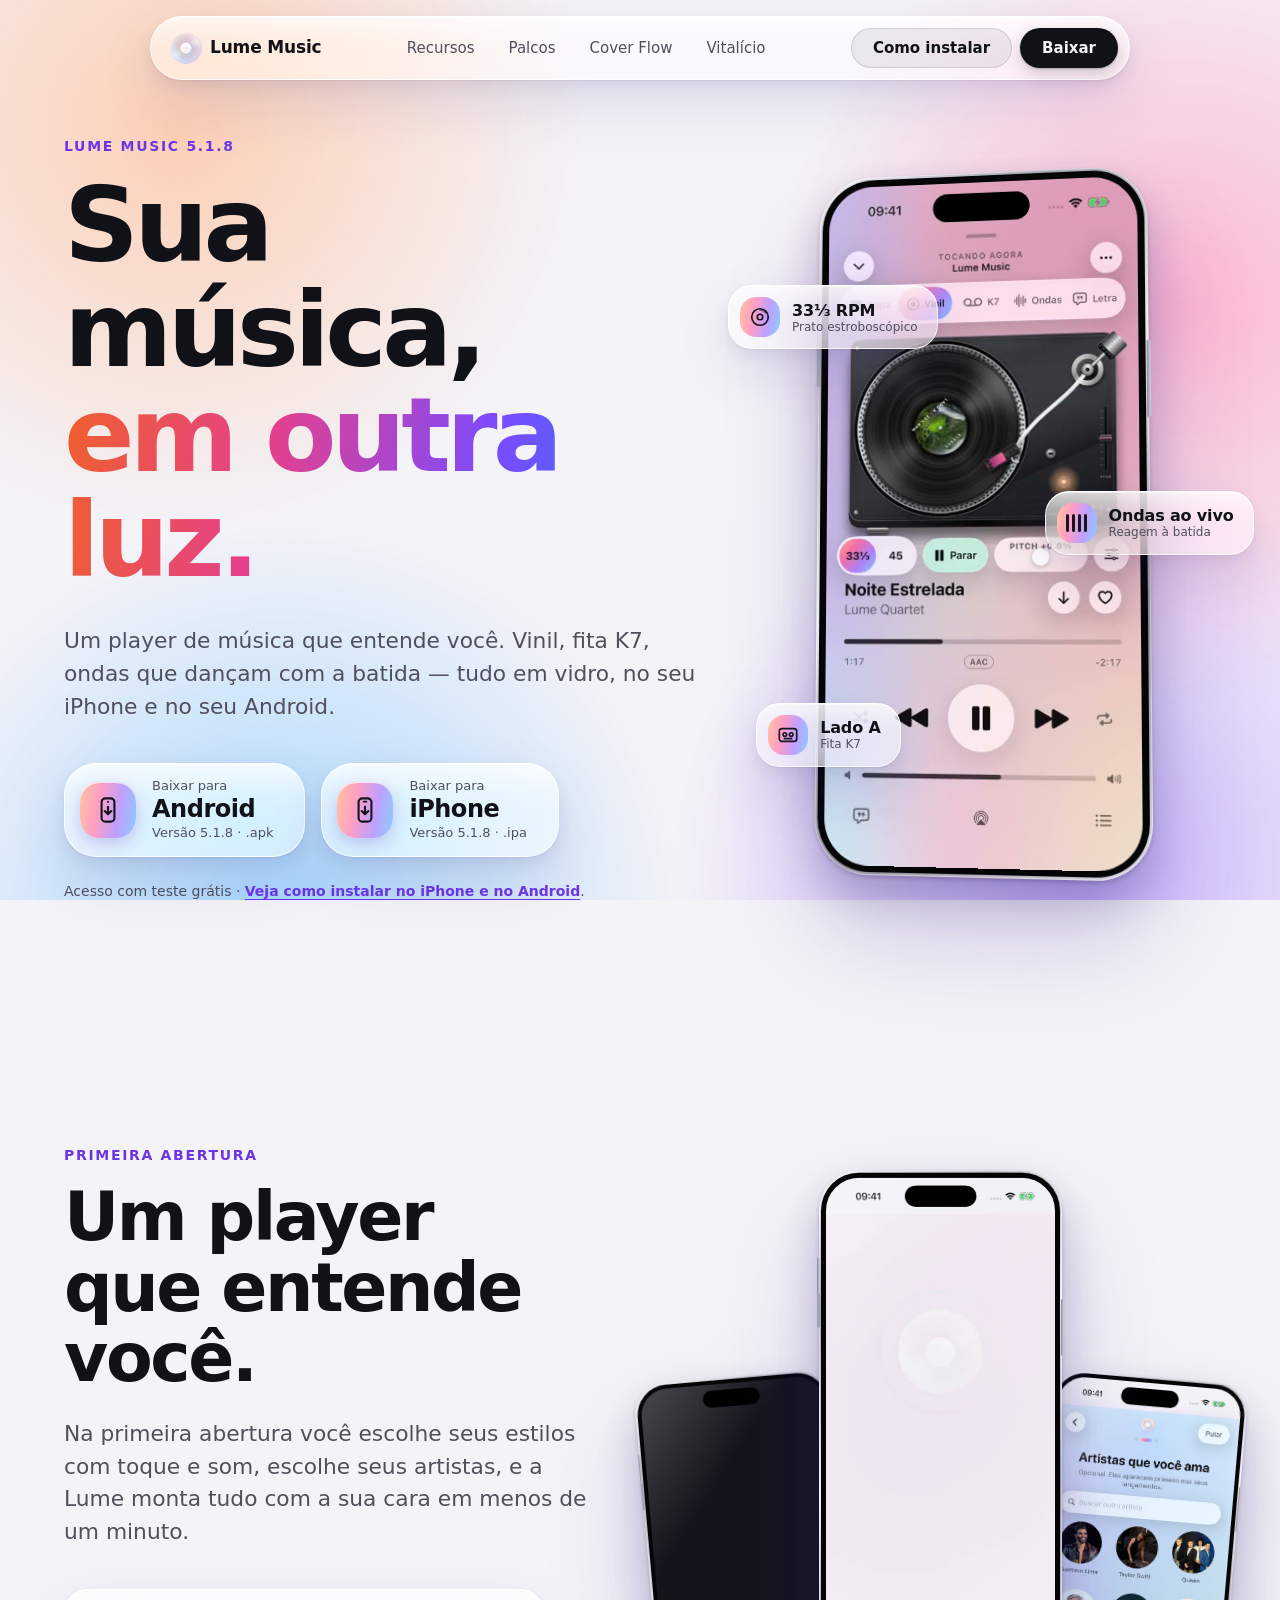
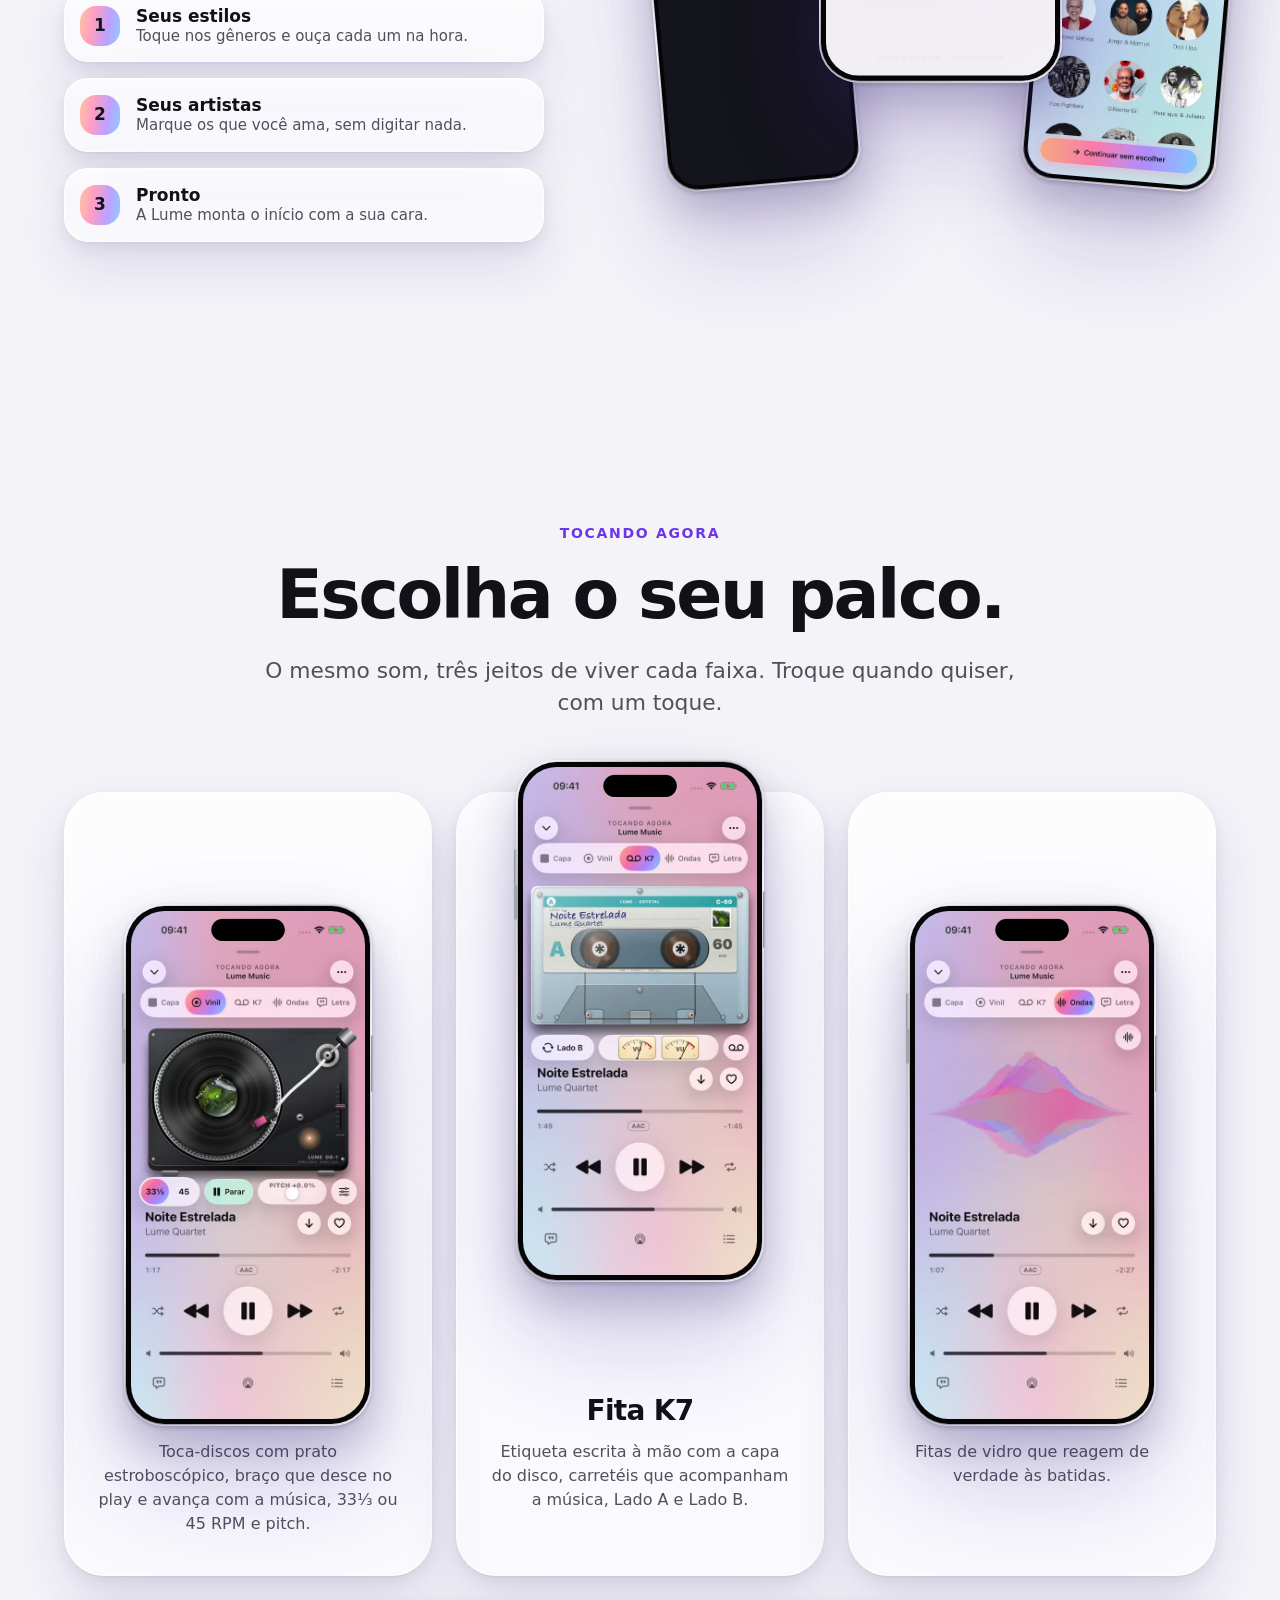
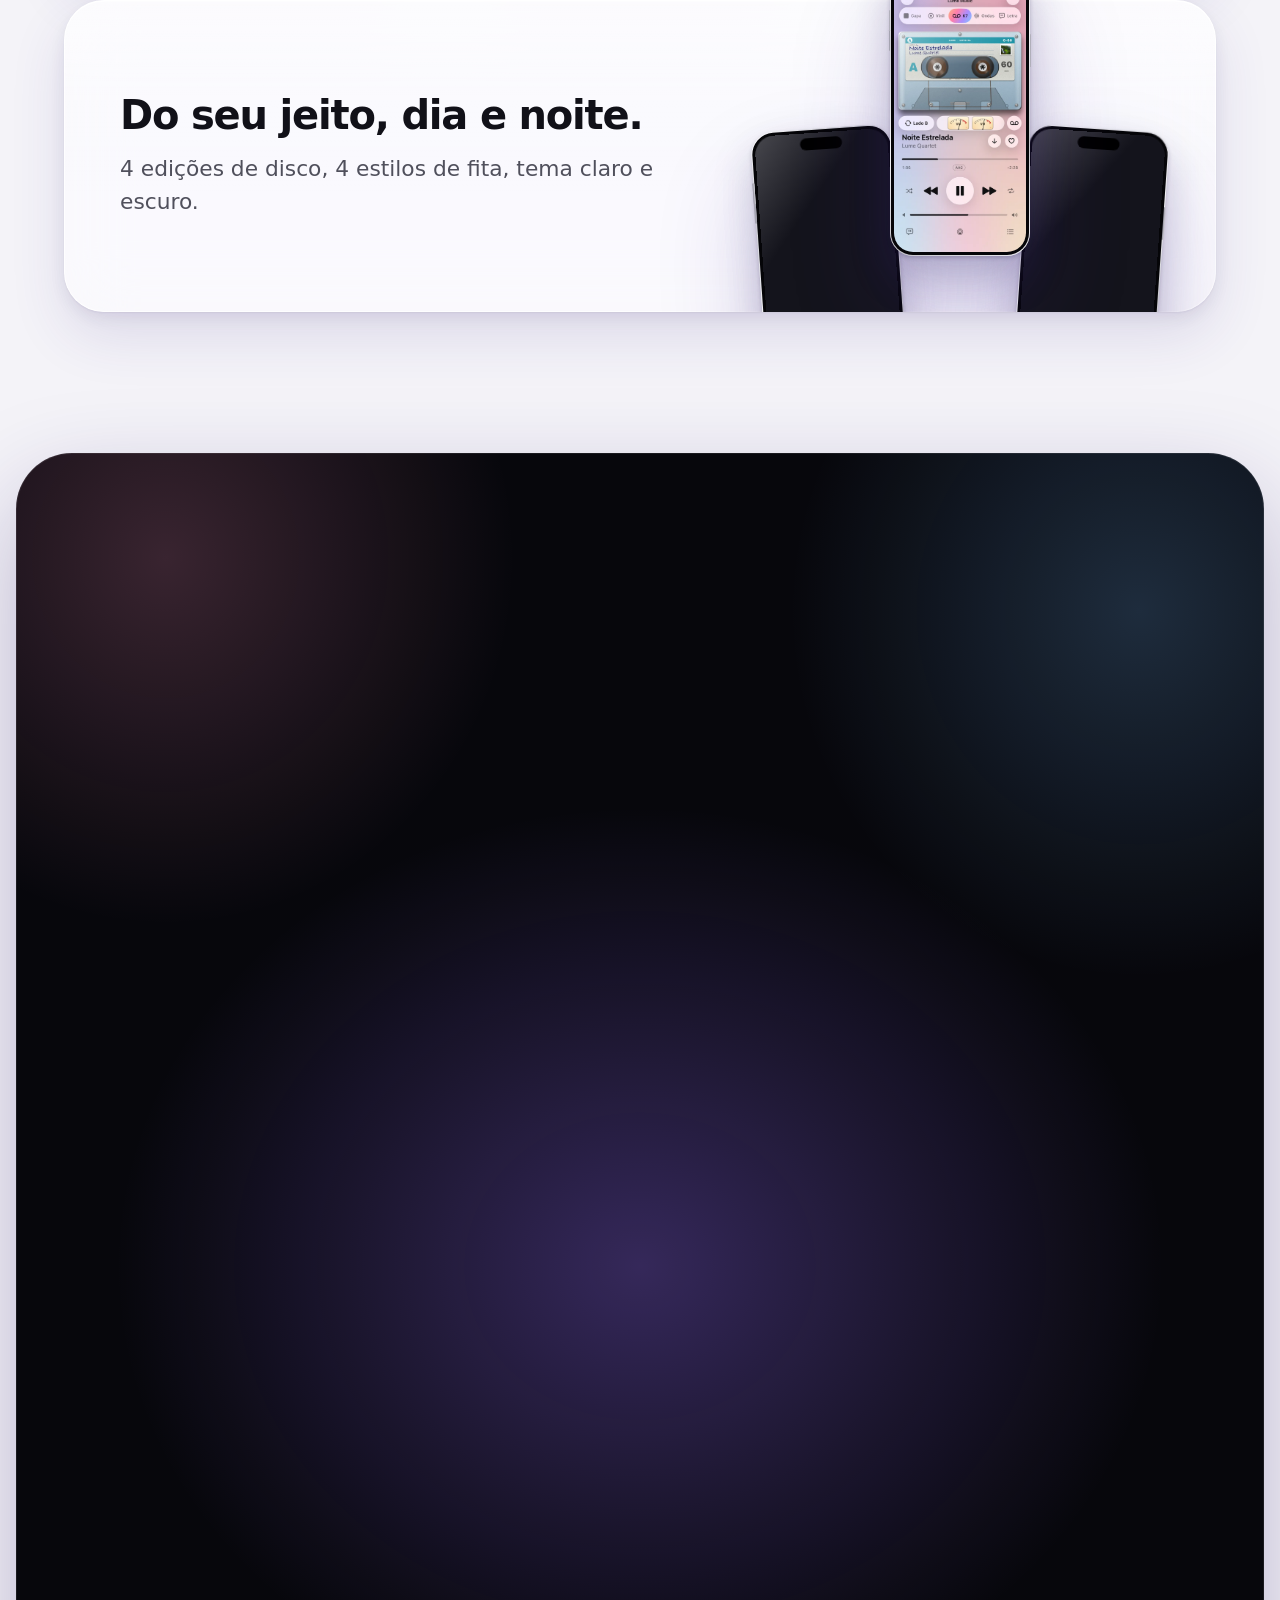
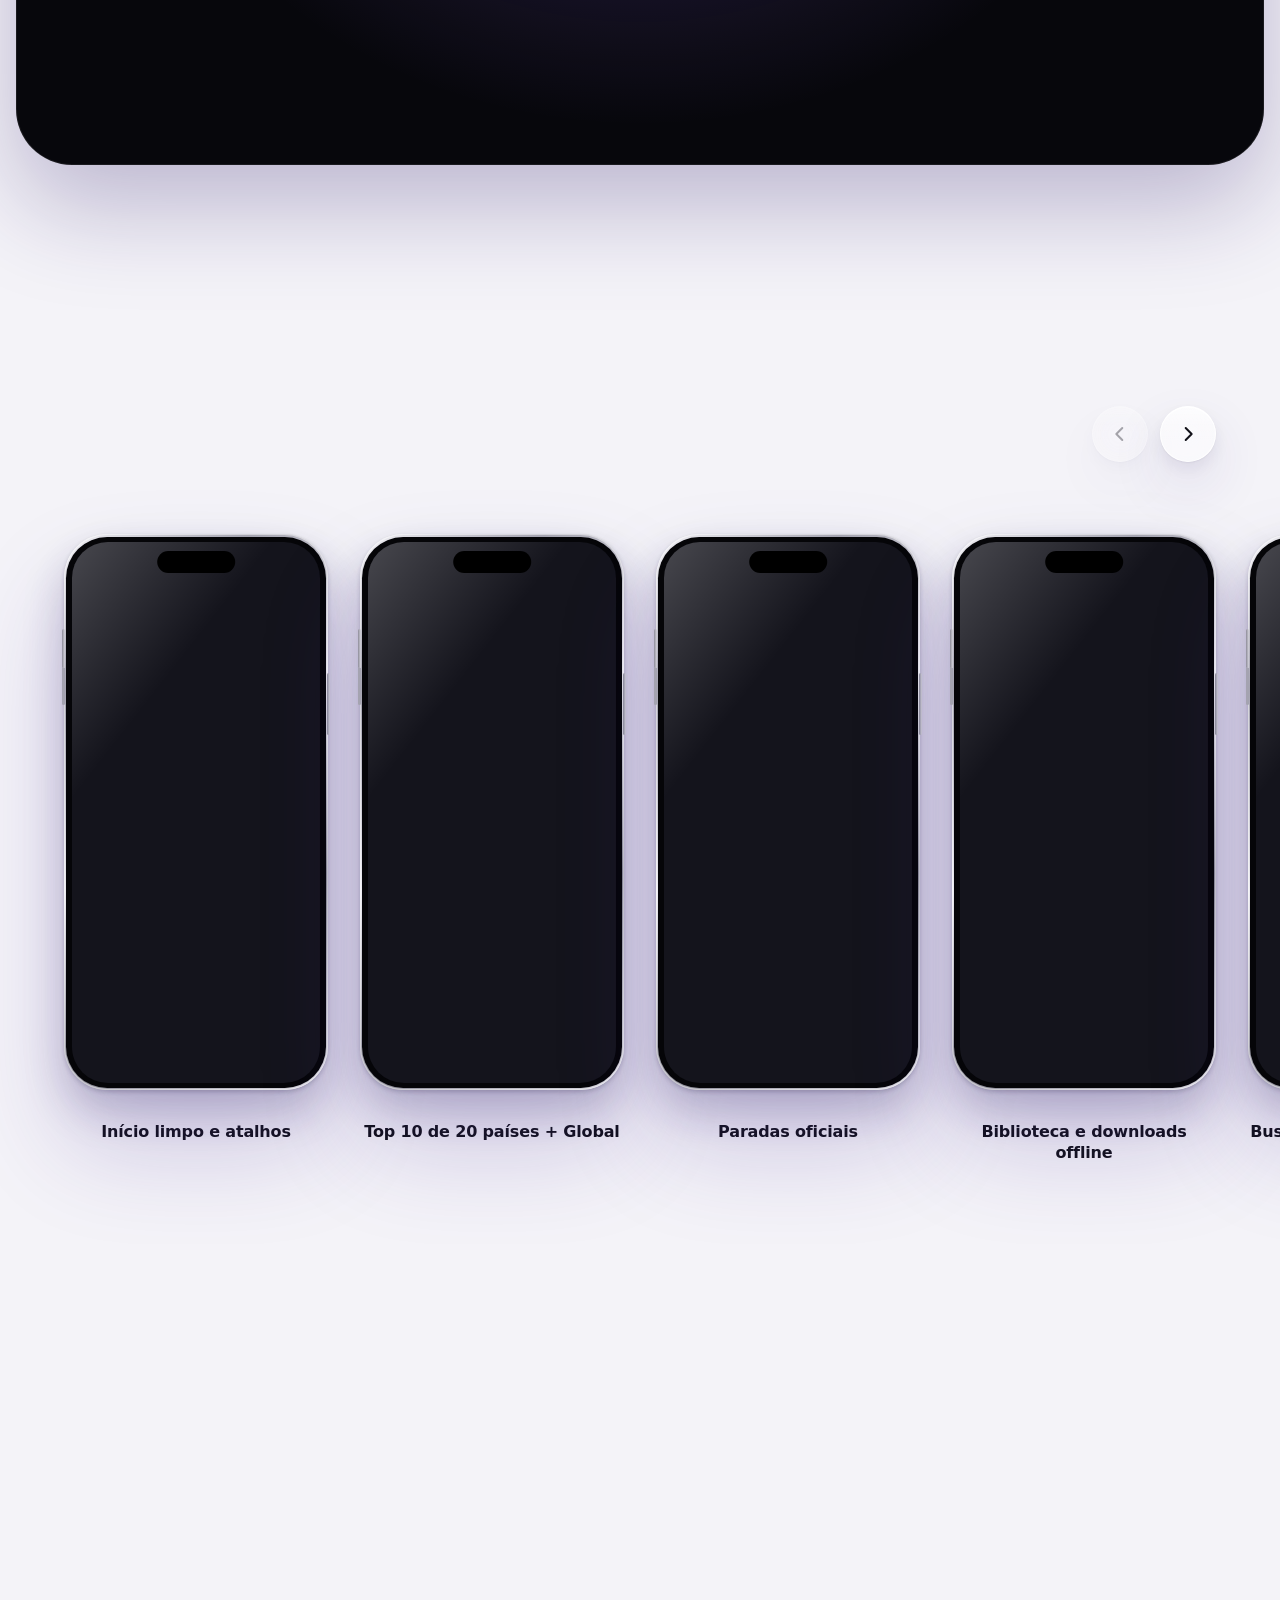
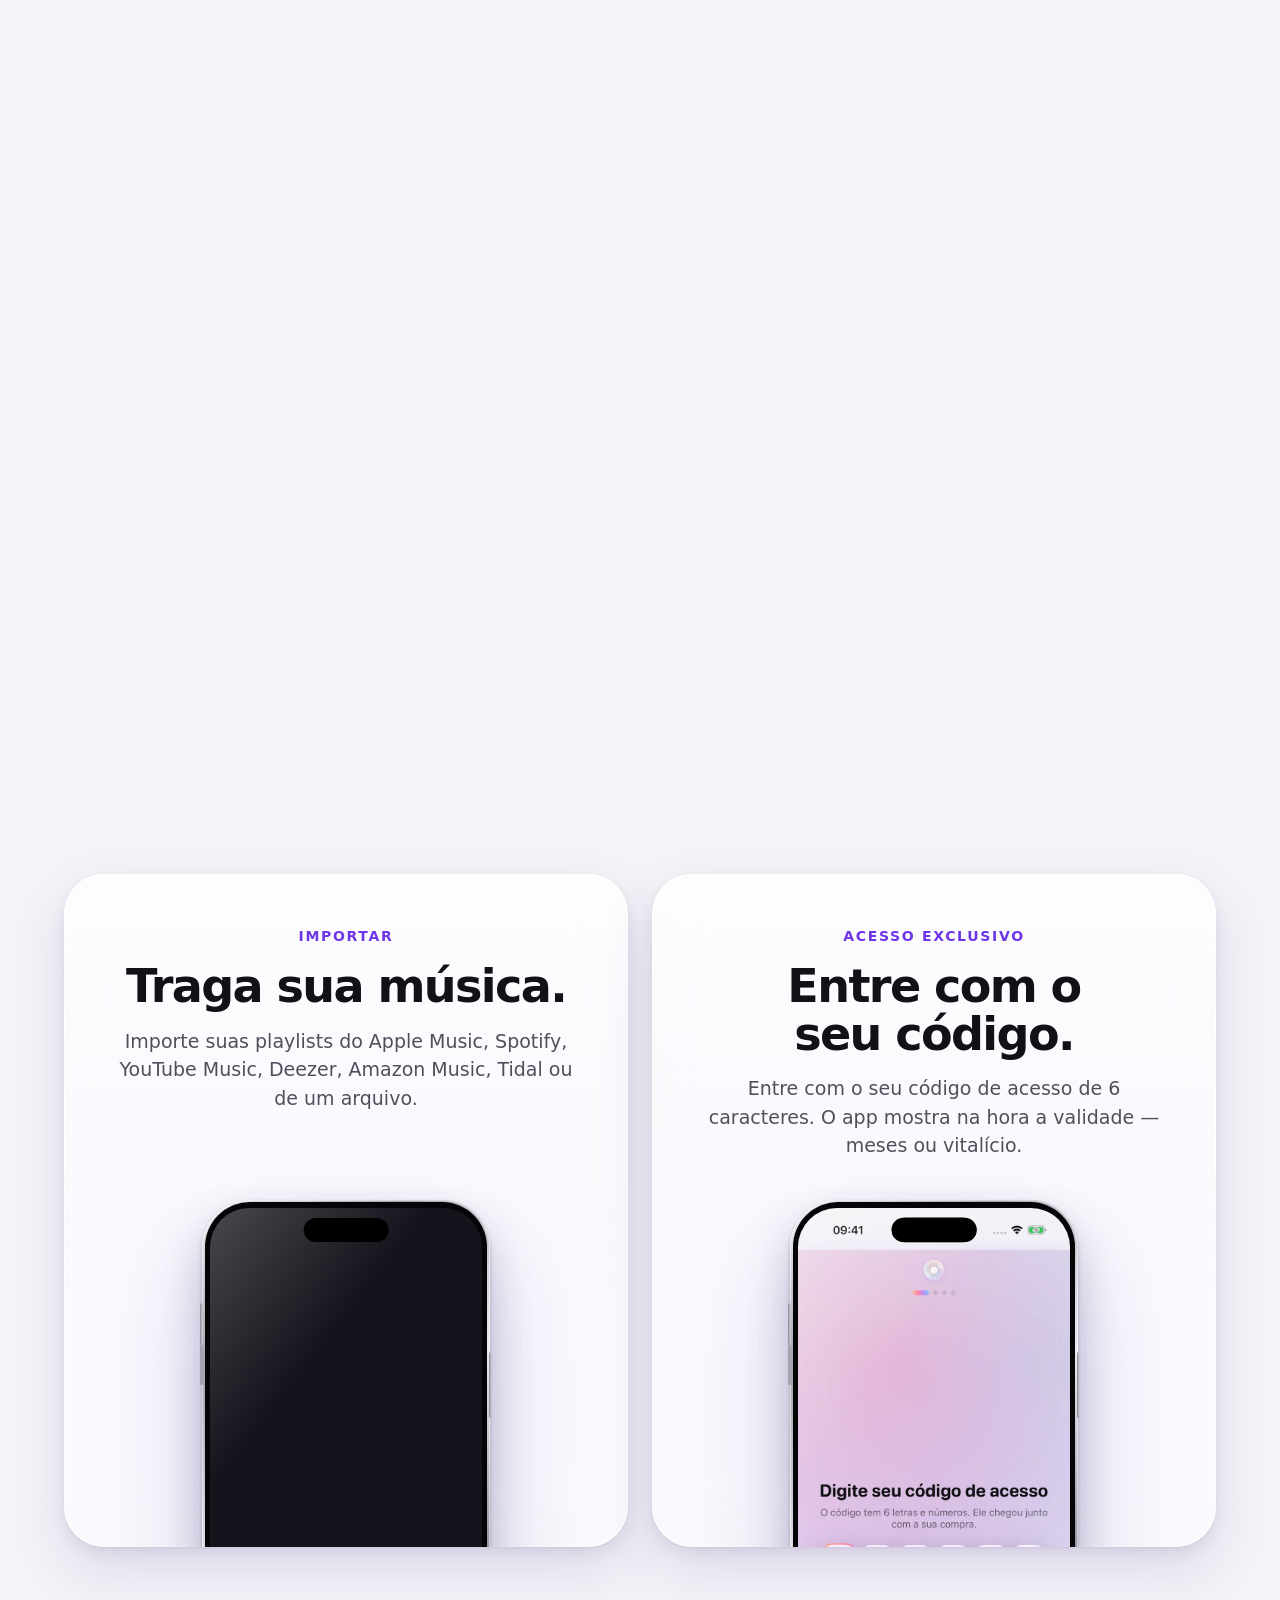
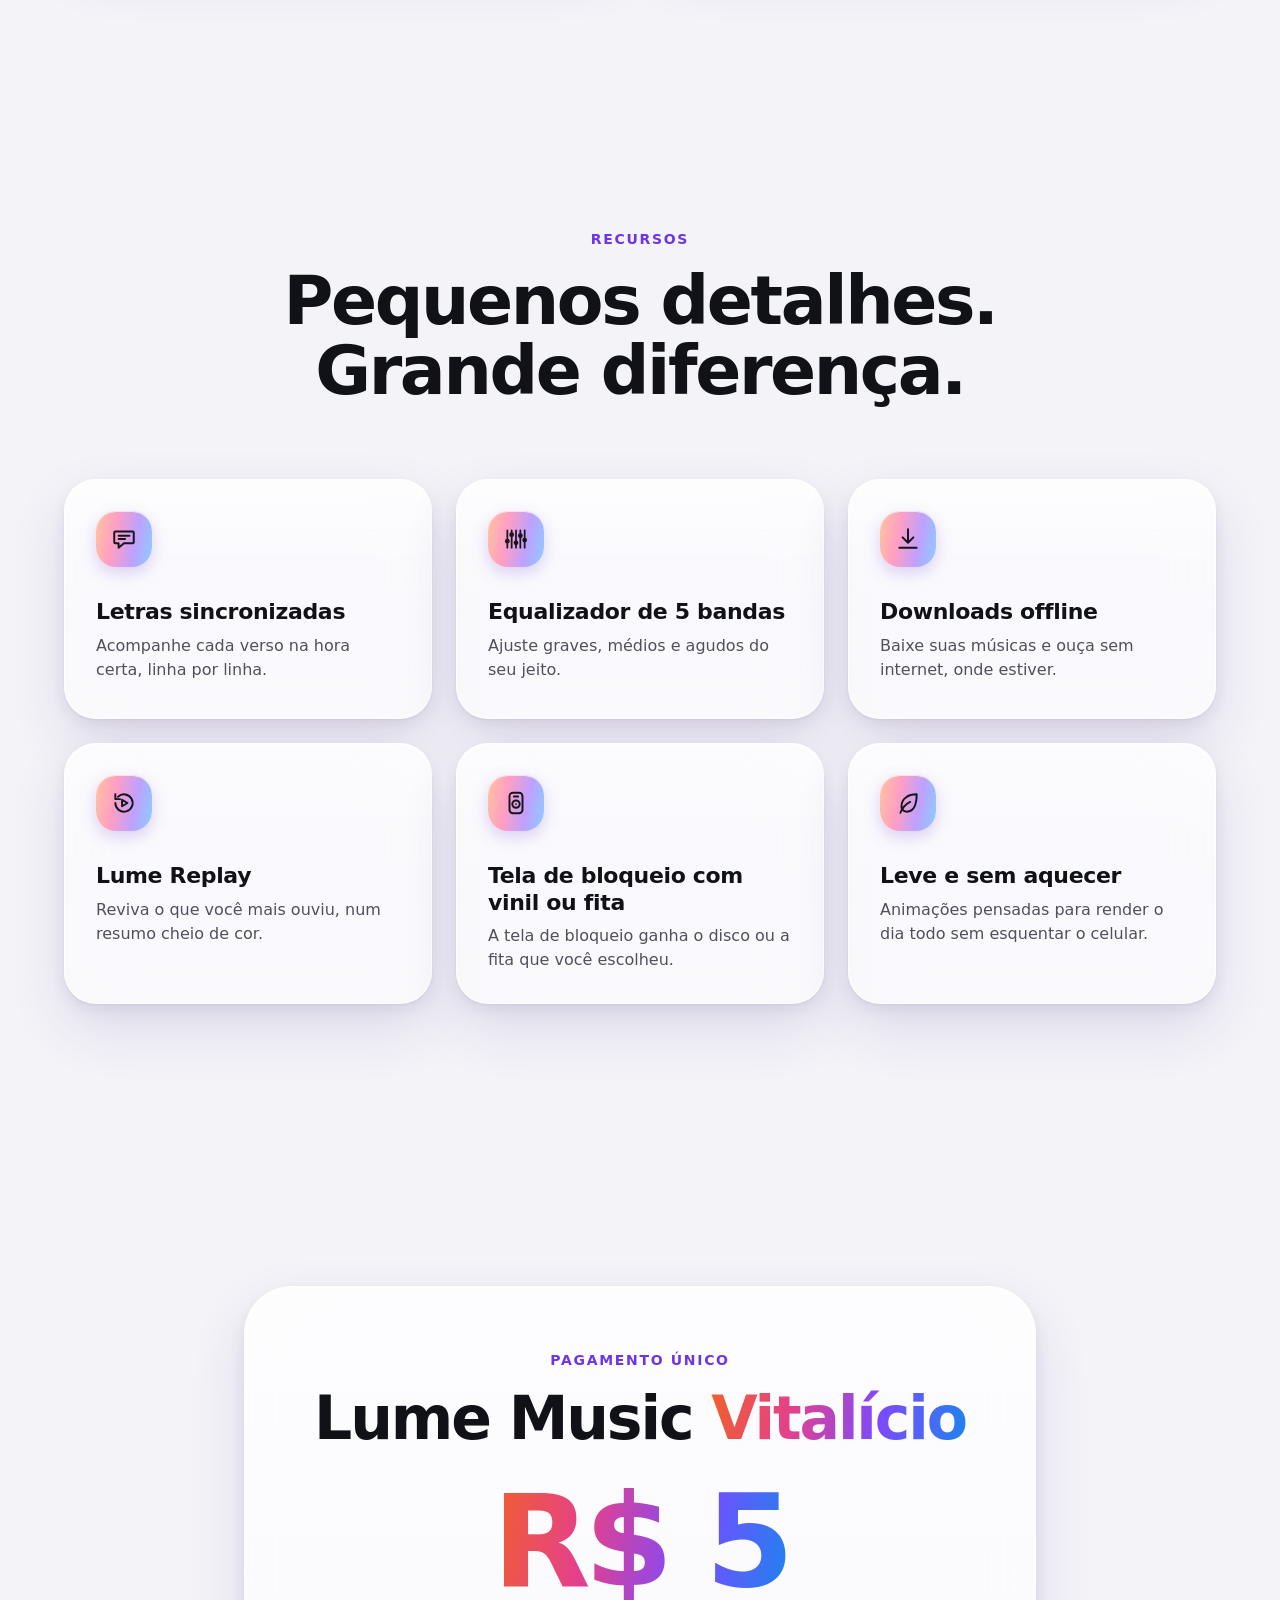
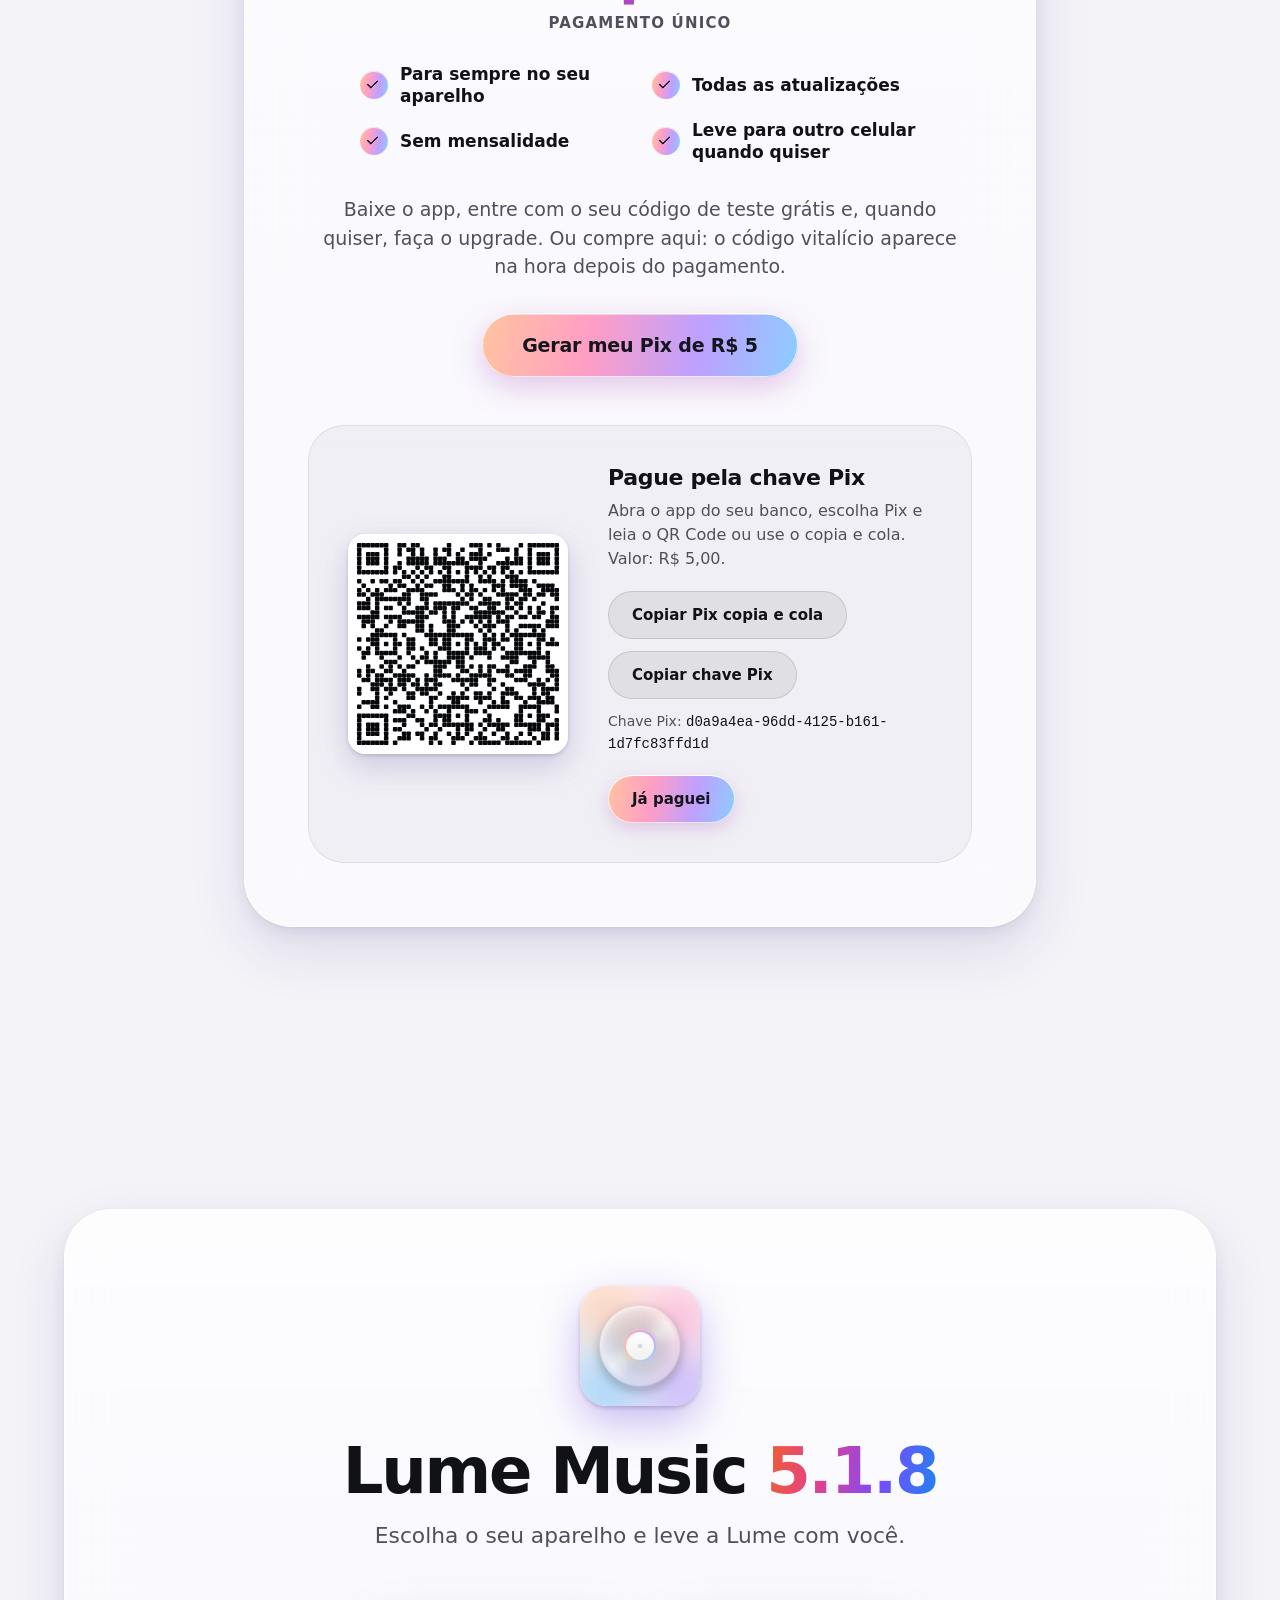
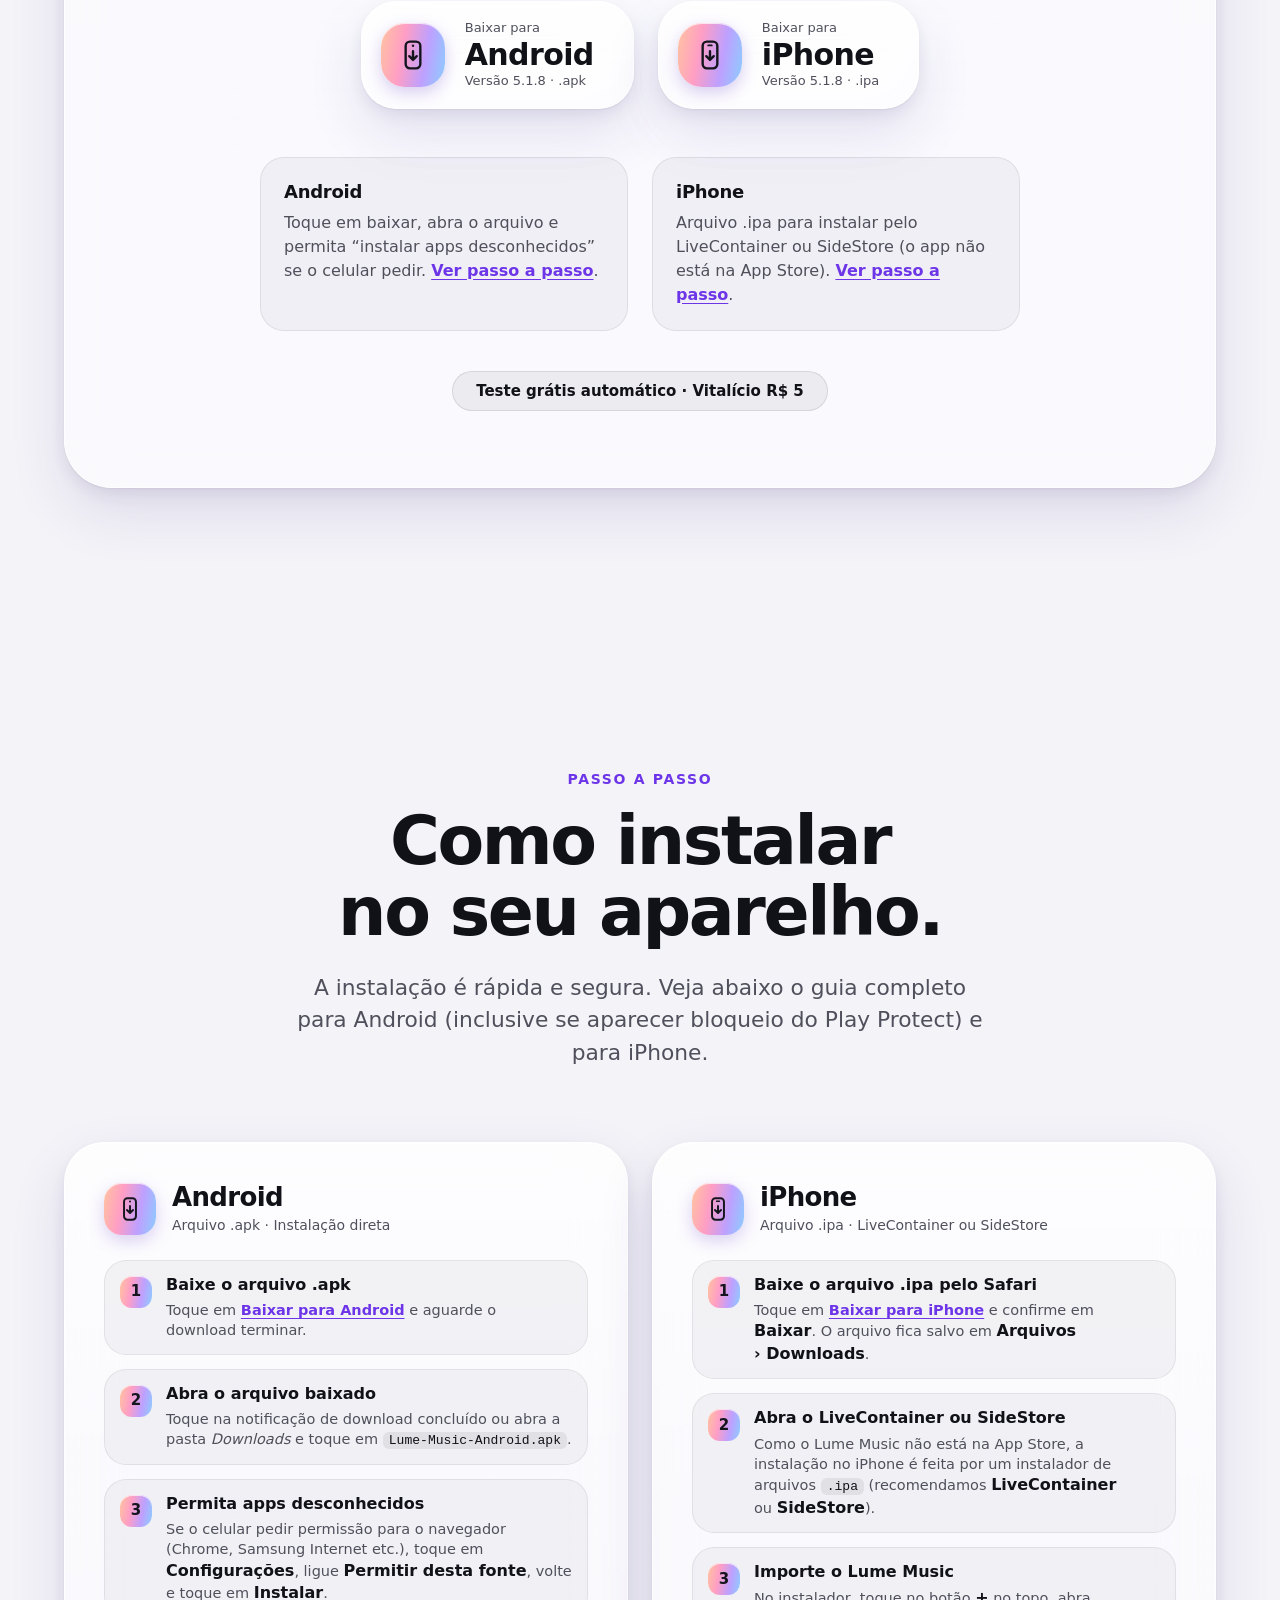
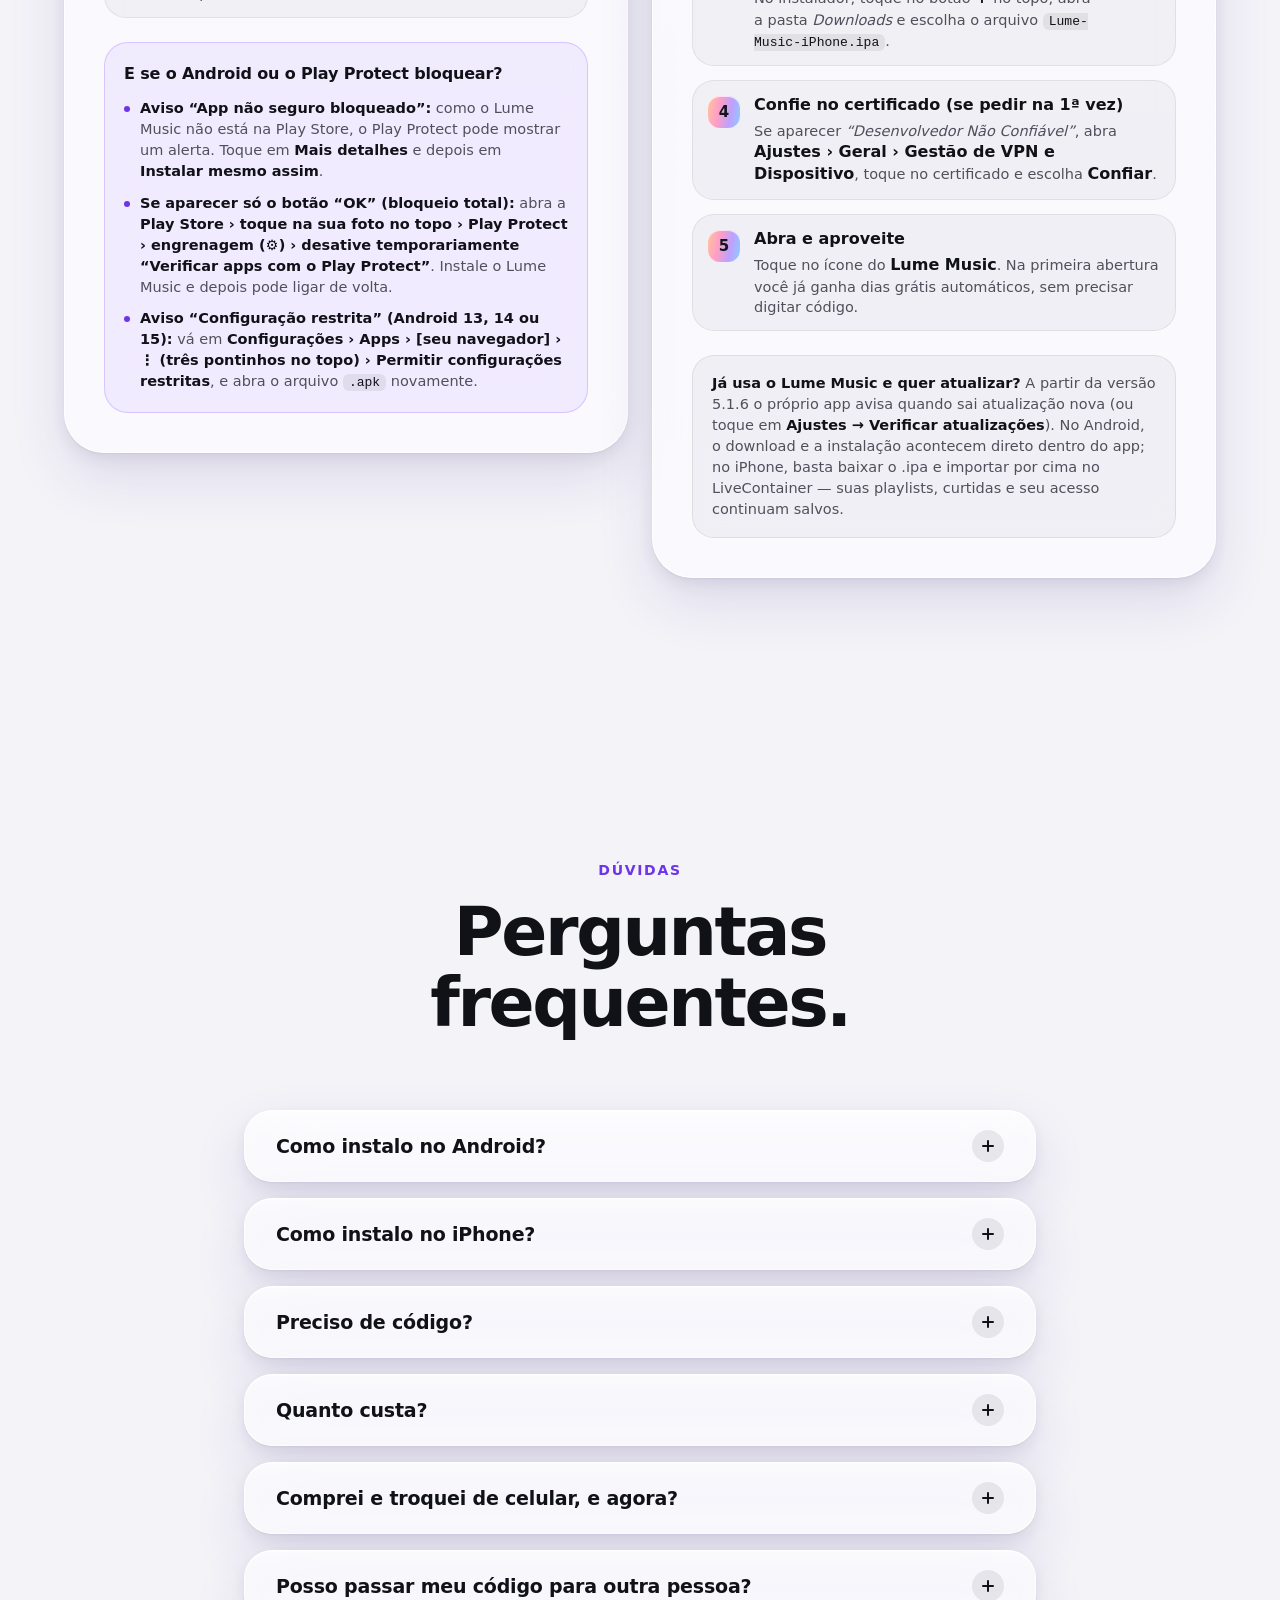
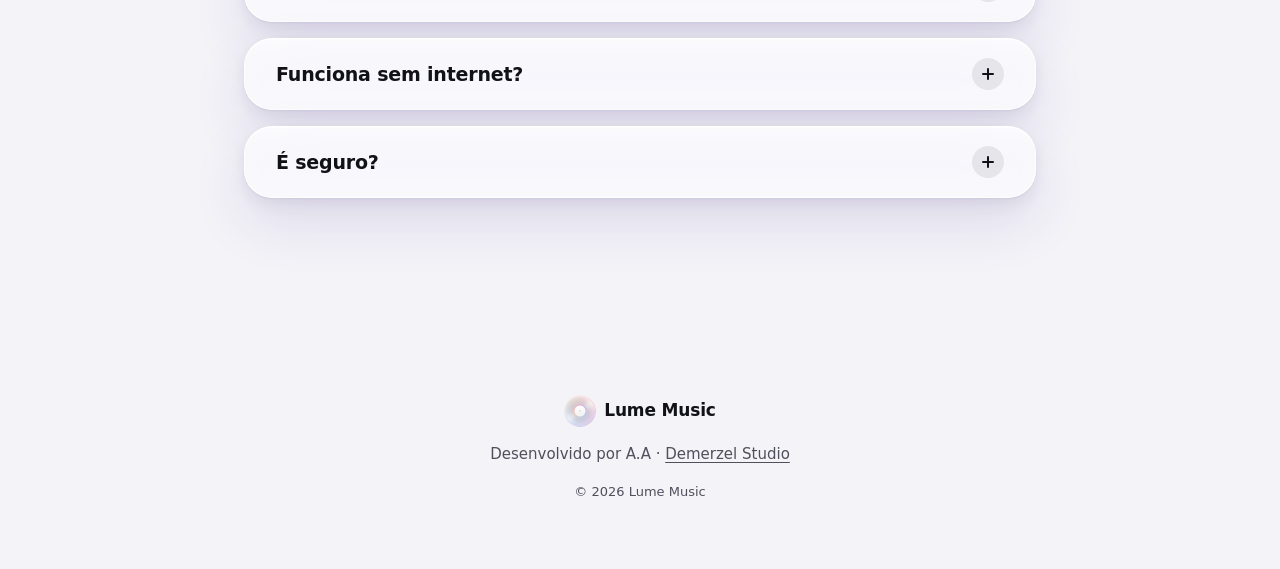
==== commit 16010fd4: "Lume Music 5.1.8: isolamento de atualizações por plataforma (Android vs iPhone)" ====
--- a/docs/index.html
+++ b/docs/index.html
@@ -76,7 +76,7 @@
 <section class="hero">
   <div class="wrap hero__grid">
     <div class="hero__copy">
-      <p class="eyebrow" data-reveal>Lume Music 5.1.7</p>
+      <p class="eyebrow" data-reveal>Lume Music 5.1.8</p>
       <h1 data-reveal style="--d:80ms">Sua música, <span class="grad">em outra luz.</span></h1>
       <p class="lead" data-reveal style="--d:160ms">Um player de música que entende você. Vinil, fita K7, ondas que dançam com a batida — tudo em vidro, no seu iPhone e no seu Android.</p>
       <div class="dlrow" data-reveal style="--d:240ms">
@@ -84,14 +84,14 @@
           <span class="rec-badge">Recomendado para o seu aparelho</span>
           <a class="dl glass" data-spec href="https://github.com/Drill23/lume-music/releases/latest/download/Lume-Music-Android.apk" rel="noopener">
             <span class="dl__ico"><svg width="28" height="28" aria-hidden="true"><use href="#i-dl-android"/></svg></span>
-            <span class="dl__t"><small>Baixar para</small><strong>Android</strong><em>Versão 5.1.7 · .apk</em></span>
+            <span class="dl__t"><small>Baixar para</small><strong>Android</strong><em>Versão 5.1.8 · .apk</em></span>
           </a>
         </div>
         <div class="dlwrap" data-os="ios">
           <span class="rec-badge">Recomendado para o seu aparelho</span>
           <a class="dl glass" data-spec href="https://github.com/Drill23/lume-music/releases/latest/download/Lume-Music-iPhone.ipa" rel="noopener">
             <span class="dl__ico"><svg width="28" height="28" aria-hidden="true"><use href="#i-dl-iphone"/></svg></span>
-            <span class="dl__t"><small>Baixar para</small><strong>iPhone</strong><em>Versão 5.1.6 · .ipa</em></span>
+            <span class="dl__t"><small>Baixar para</small><strong>iPhone</strong><em>Versão 5.1.8 · .ipa</em></span>
           </a>
         </div>
       </div>
@@ -354,21 +354,21 @@
   <div class="wrap">
     <div class="get glass" data-reveal>
       <img class="get__icon" src="assets/icon-512.png" width="120" height="120" loading="lazy" decoding="async" alt="Ícone do app Lume Music">
-      <h2>Lume Music <span class="ver">5.1.7</span></h2>
+      <h2>Lume Music <span class="ver">5.1.8</span></h2>
       <p class="lead">Escolha o seu aparelho e leve a Lume com você.</p>
       <div class="dlrow dlrow--lg">
         <div class="dlwrap" data-os="android">
           <span class="rec-badge">Recomendado para o seu aparelho</span>
           <a class="dl dl--lg glass" data-spec href="https://github.com/Drill23/lume-music/releases/latest/download/Lume-Music-Android.apk" rel="noopener">
             <span class="dl__ico"><svg width="32" height="32" aria-hidden="true"><use href="#i-dl-android"/></svg></span>
-            <span class="dl__t"><small>Baixar para</small><strong>Android</strong><em>Versão 5.1.7 · .apk</em></span>
+            <span class="dl__t"><small>Baixar para</small><strong>Android</strong><em>Versão 5.1.8 · .apk</em></span>
           </a>
         </div>
         <div class="dlwrap" data-os="ios">
           <span class="rec-badge">Recomendado para o seu aparelho</span>
           <a class="dl dl--lg glass" data-spec href="https://github.com/Drill23/lume-music/releases/latest/download/Lume-Music-iPhone.ipa" rel="noopener">
             <span class="dl__ico"><svg width="32" height="32" aria-hidden="true"><use href="#i-dl-iphone"/></svg></span>
-            <span class="dl__t"><small>Baixar para</small><strong>iPhone</strong><em>Versão 5.1.6 · .ipa</em></span>
+            <span class="dl__t"><small>Baixar para</small><strong>iPhone</strong><em>Versão 5.1.8 · .ipa</em></span>
           </a>
         </div>
       </div>
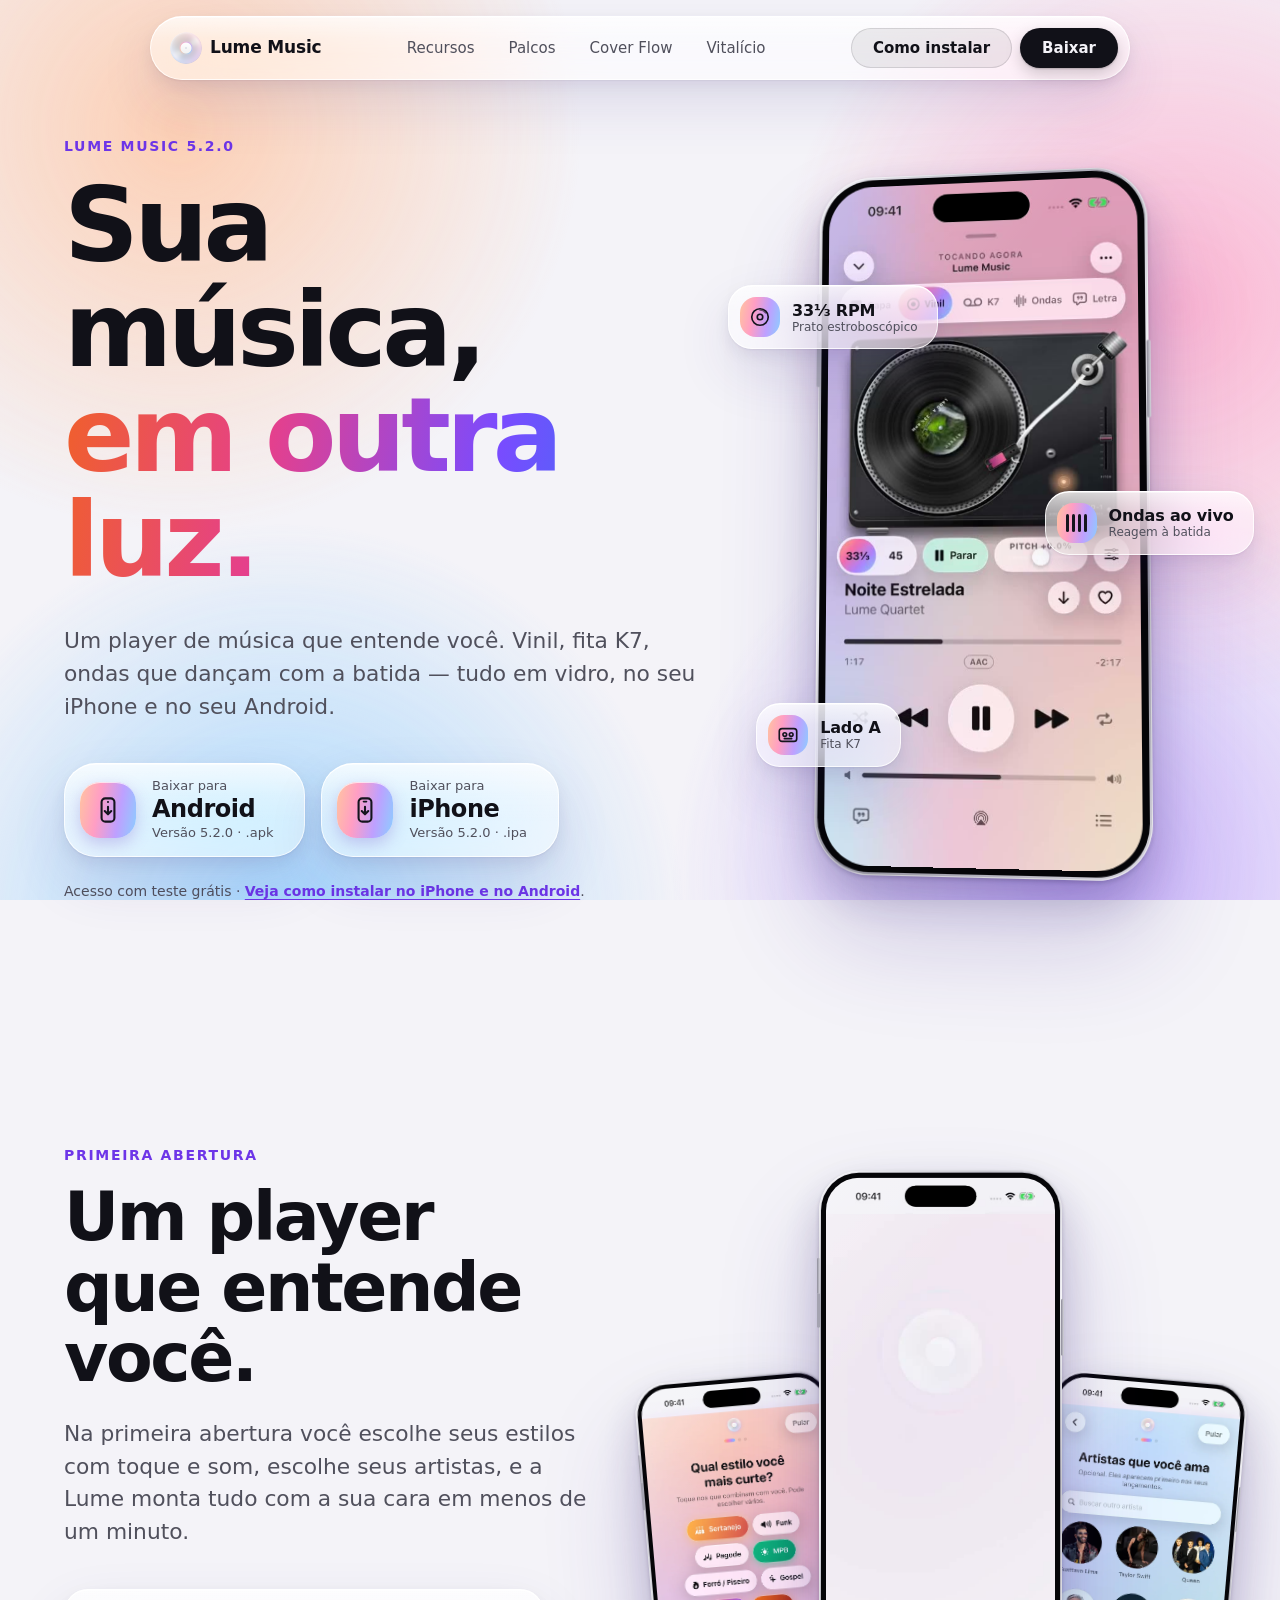
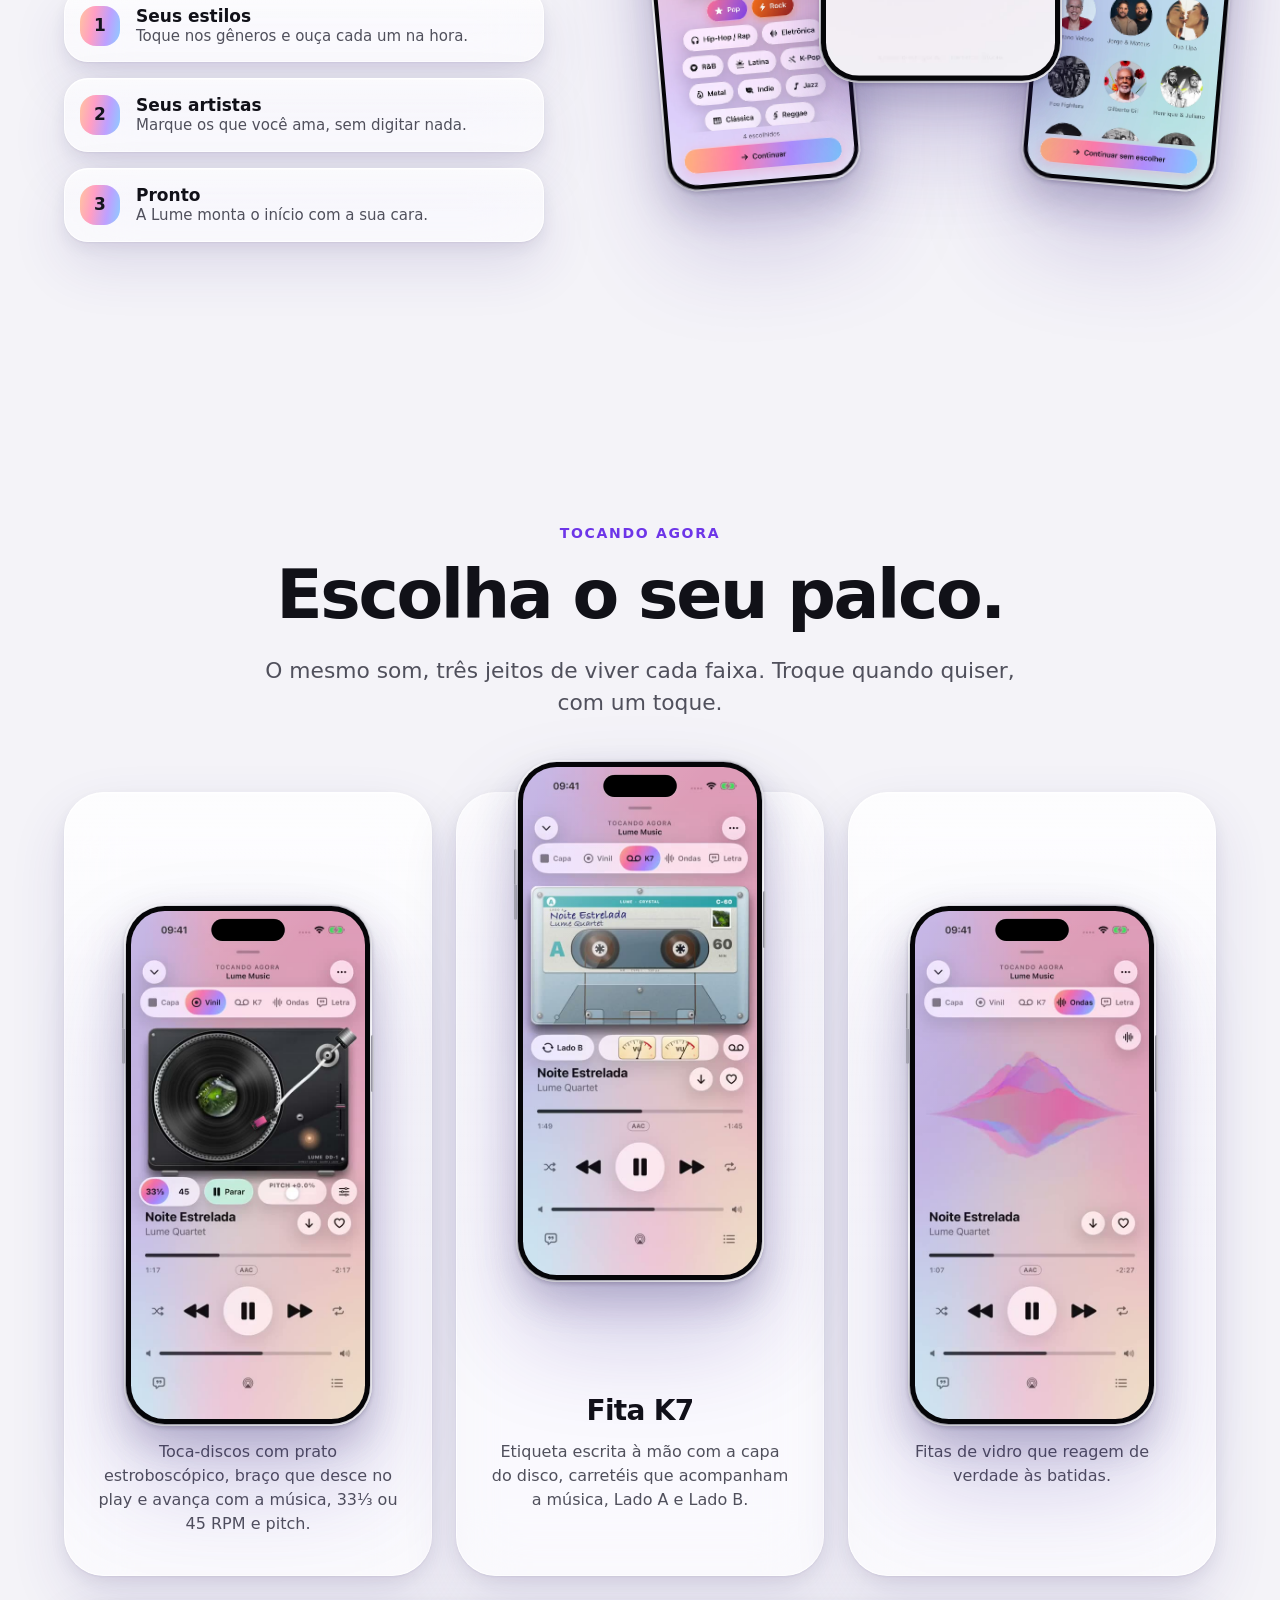
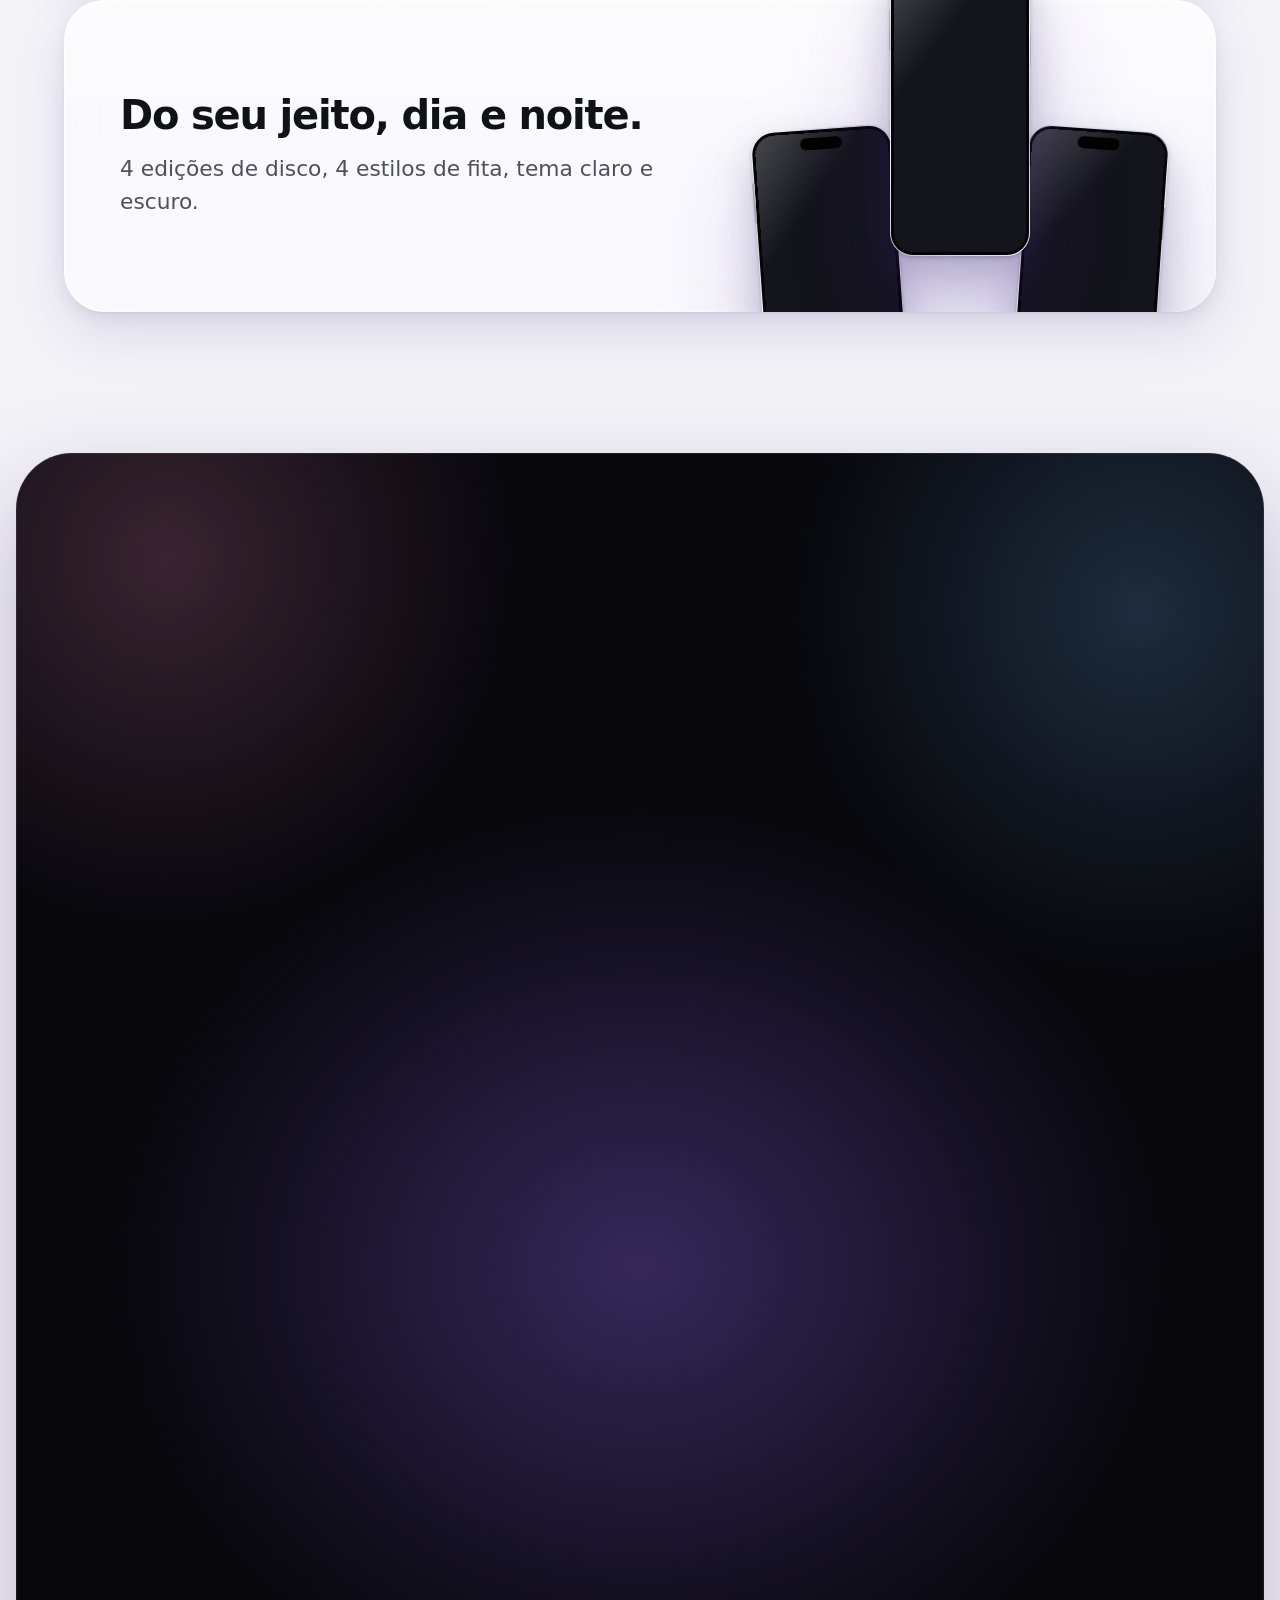
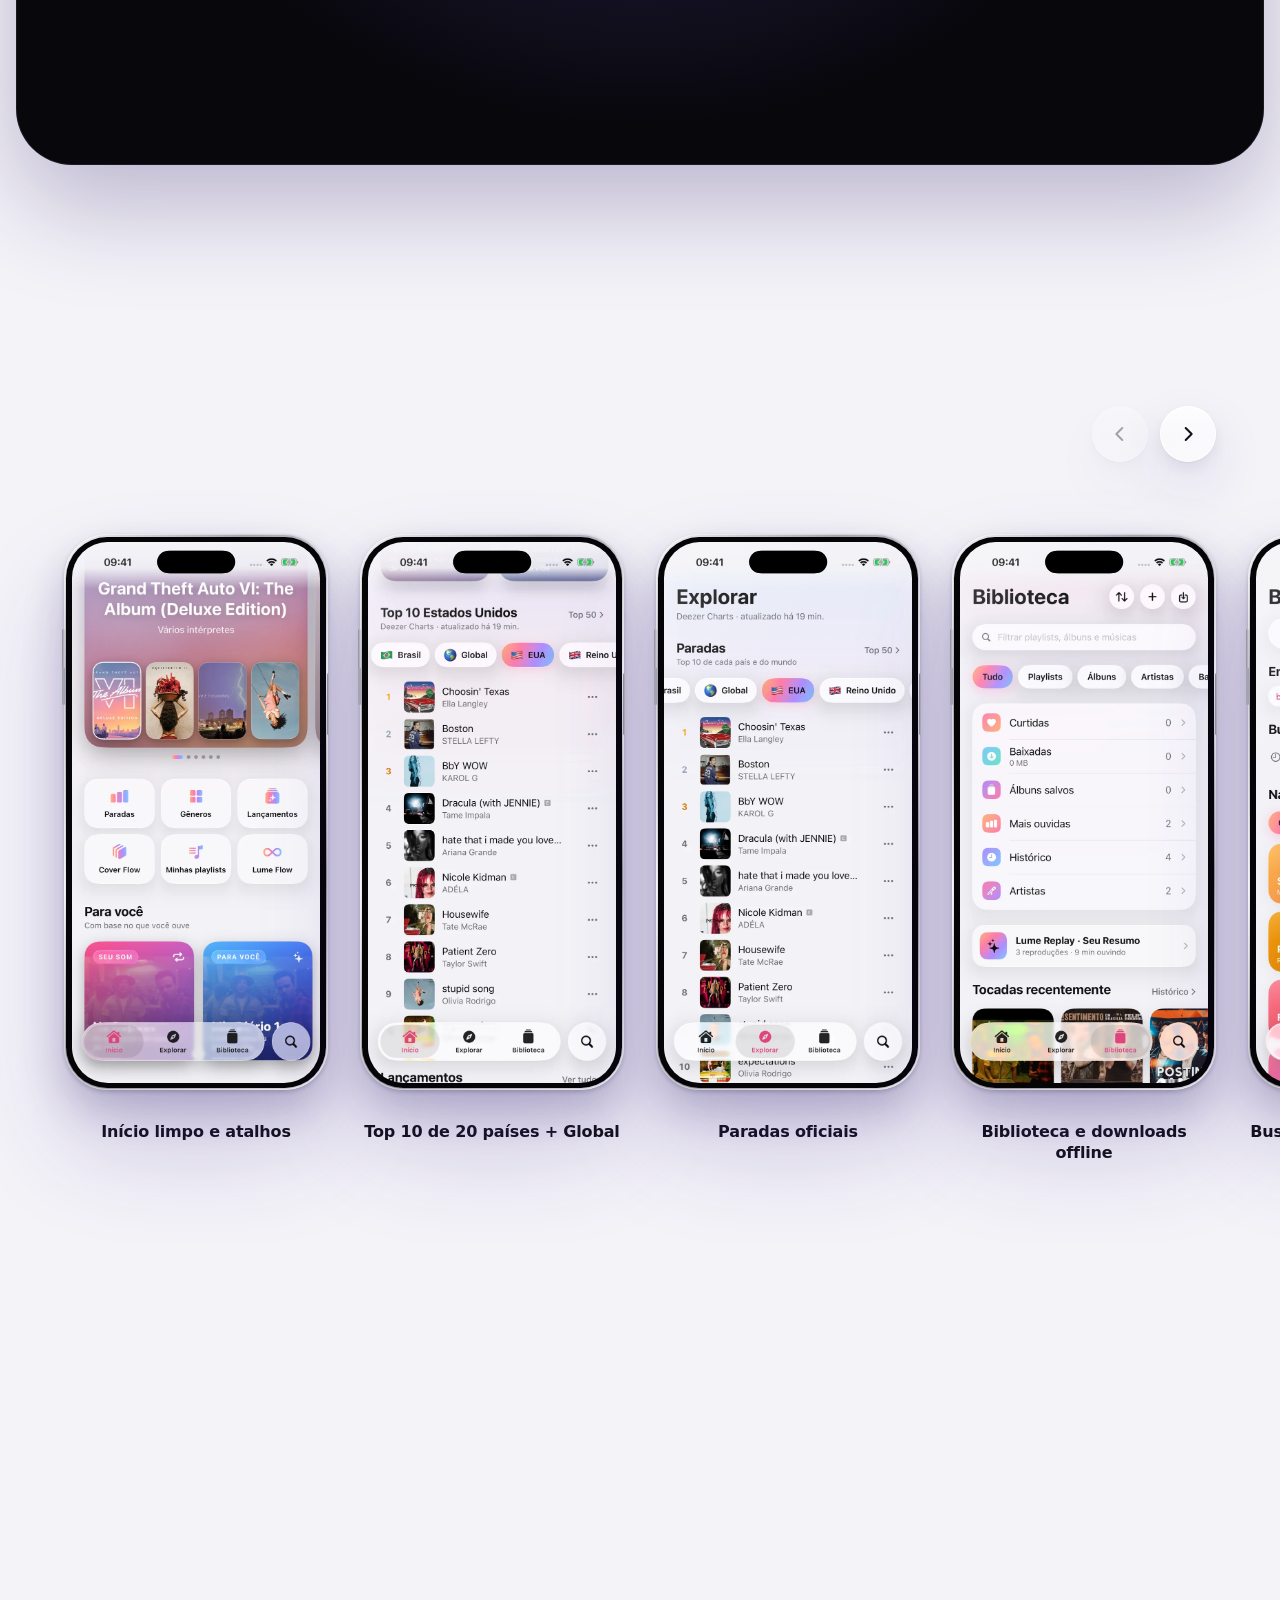
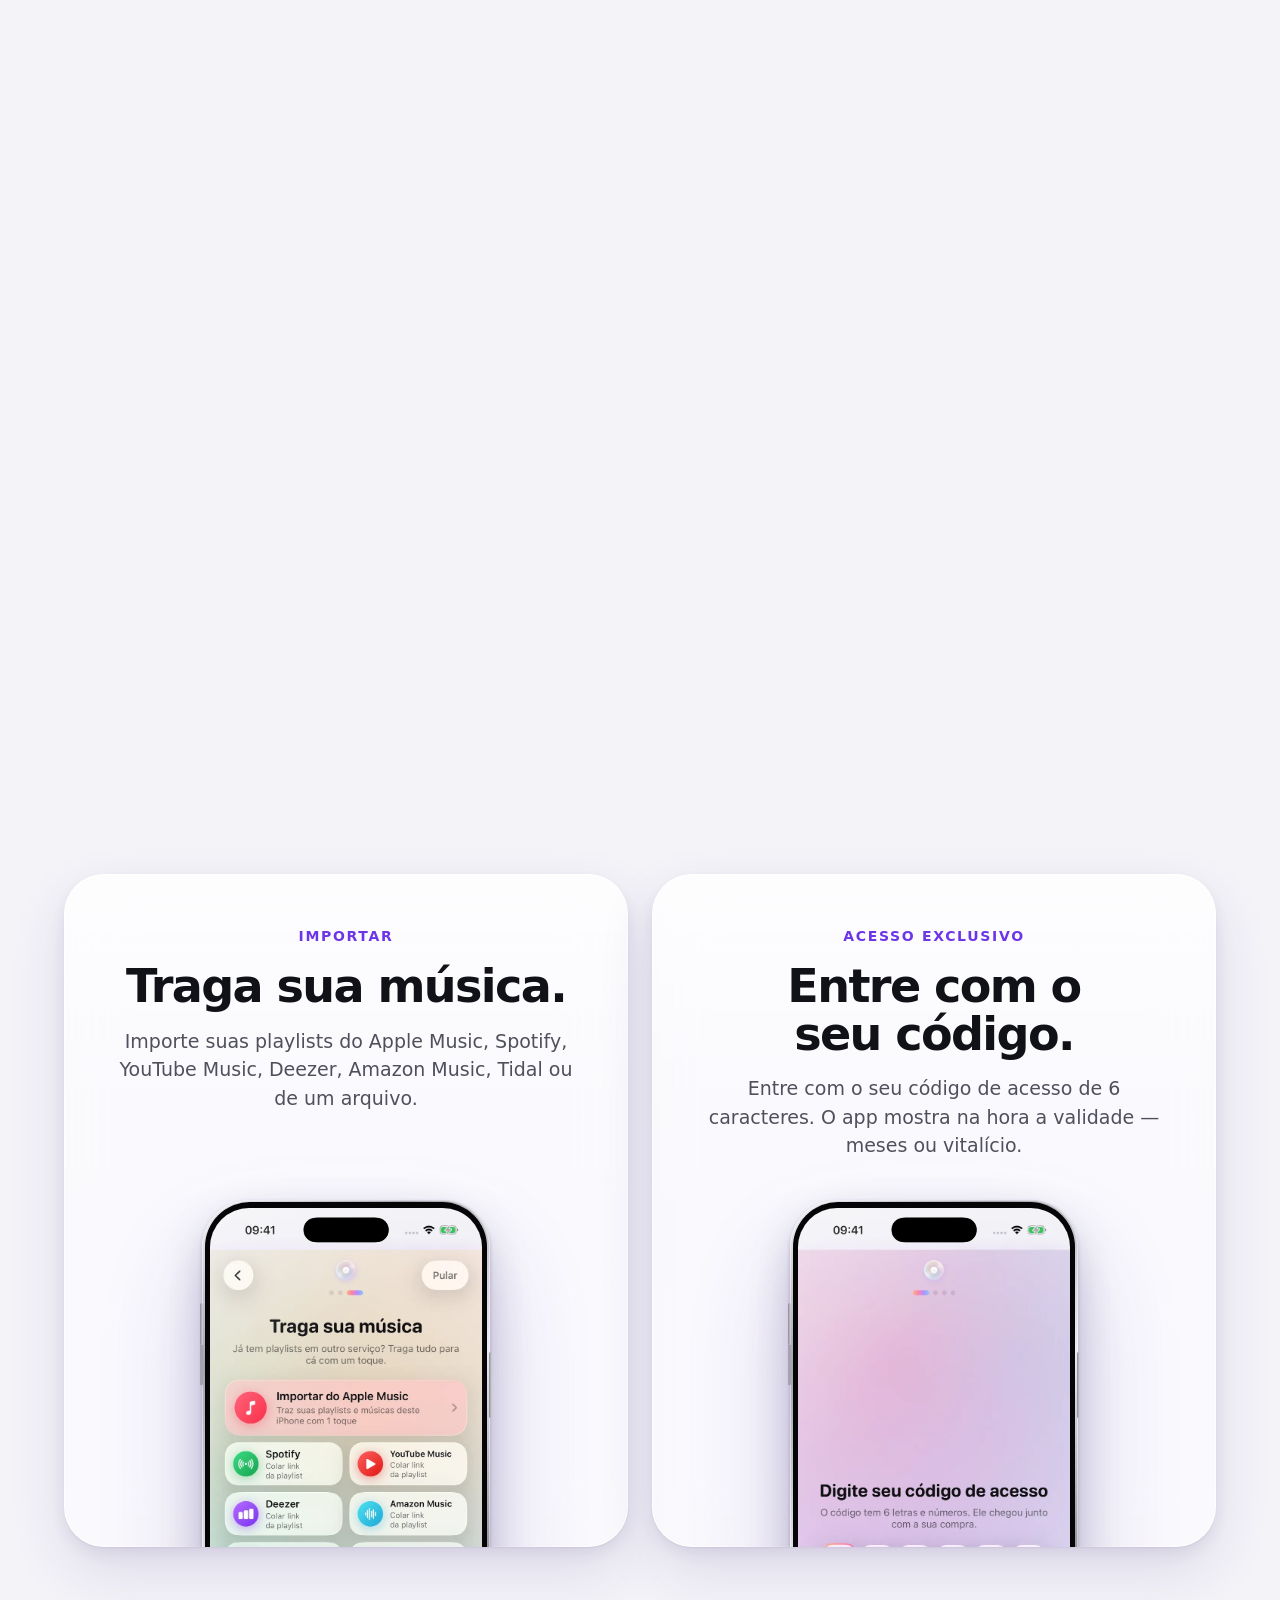
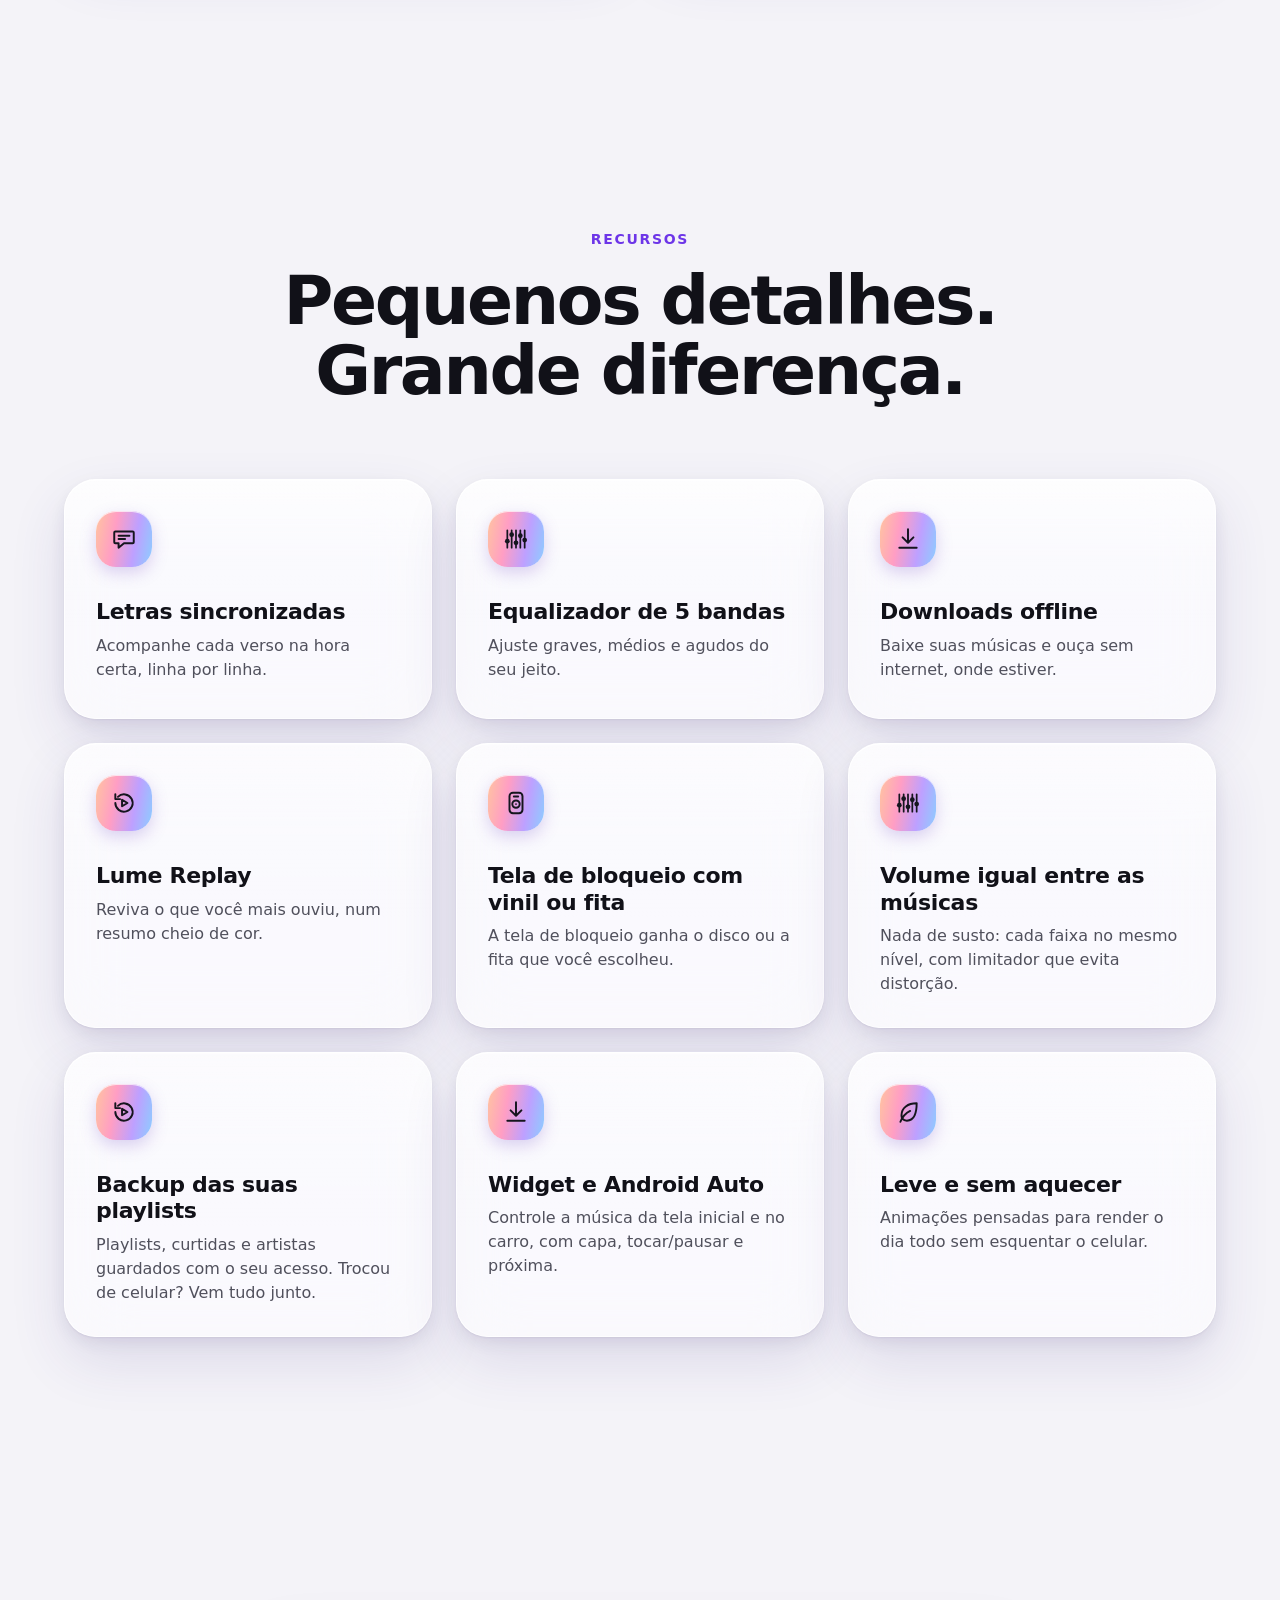
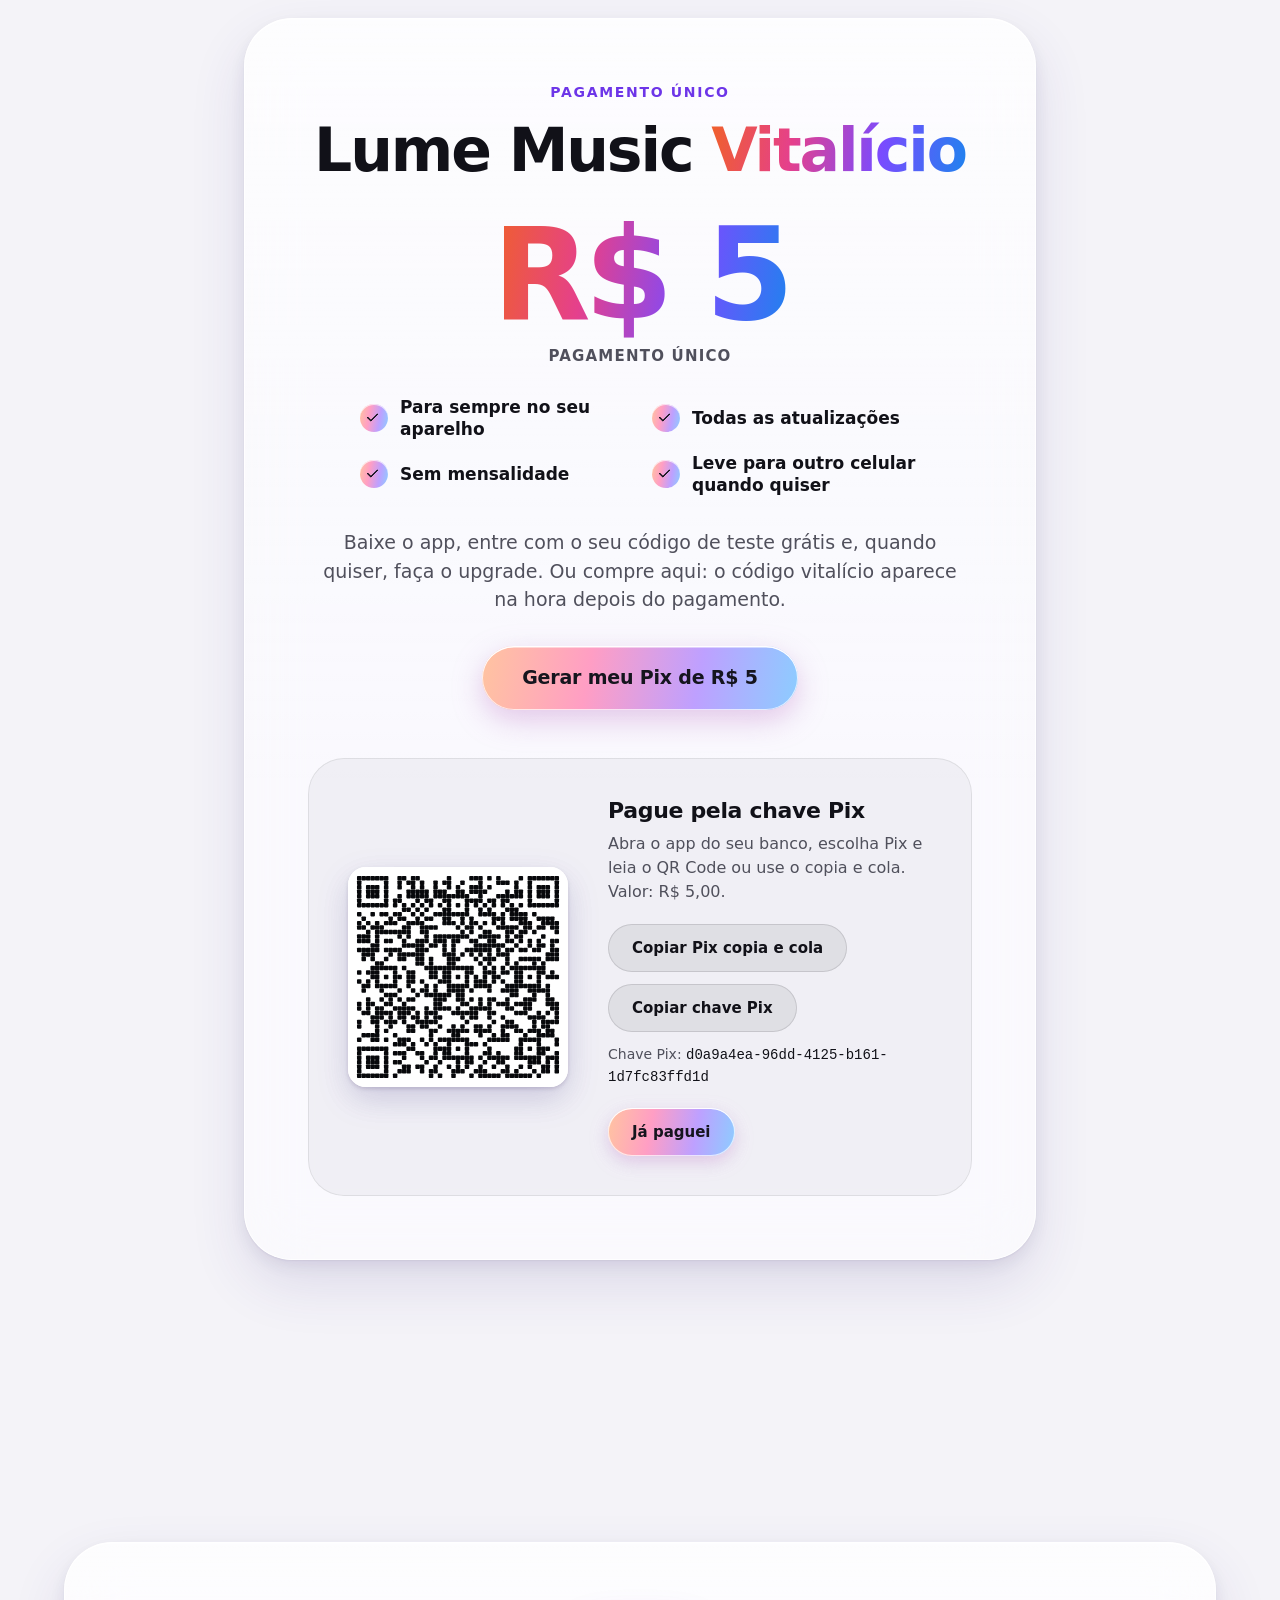
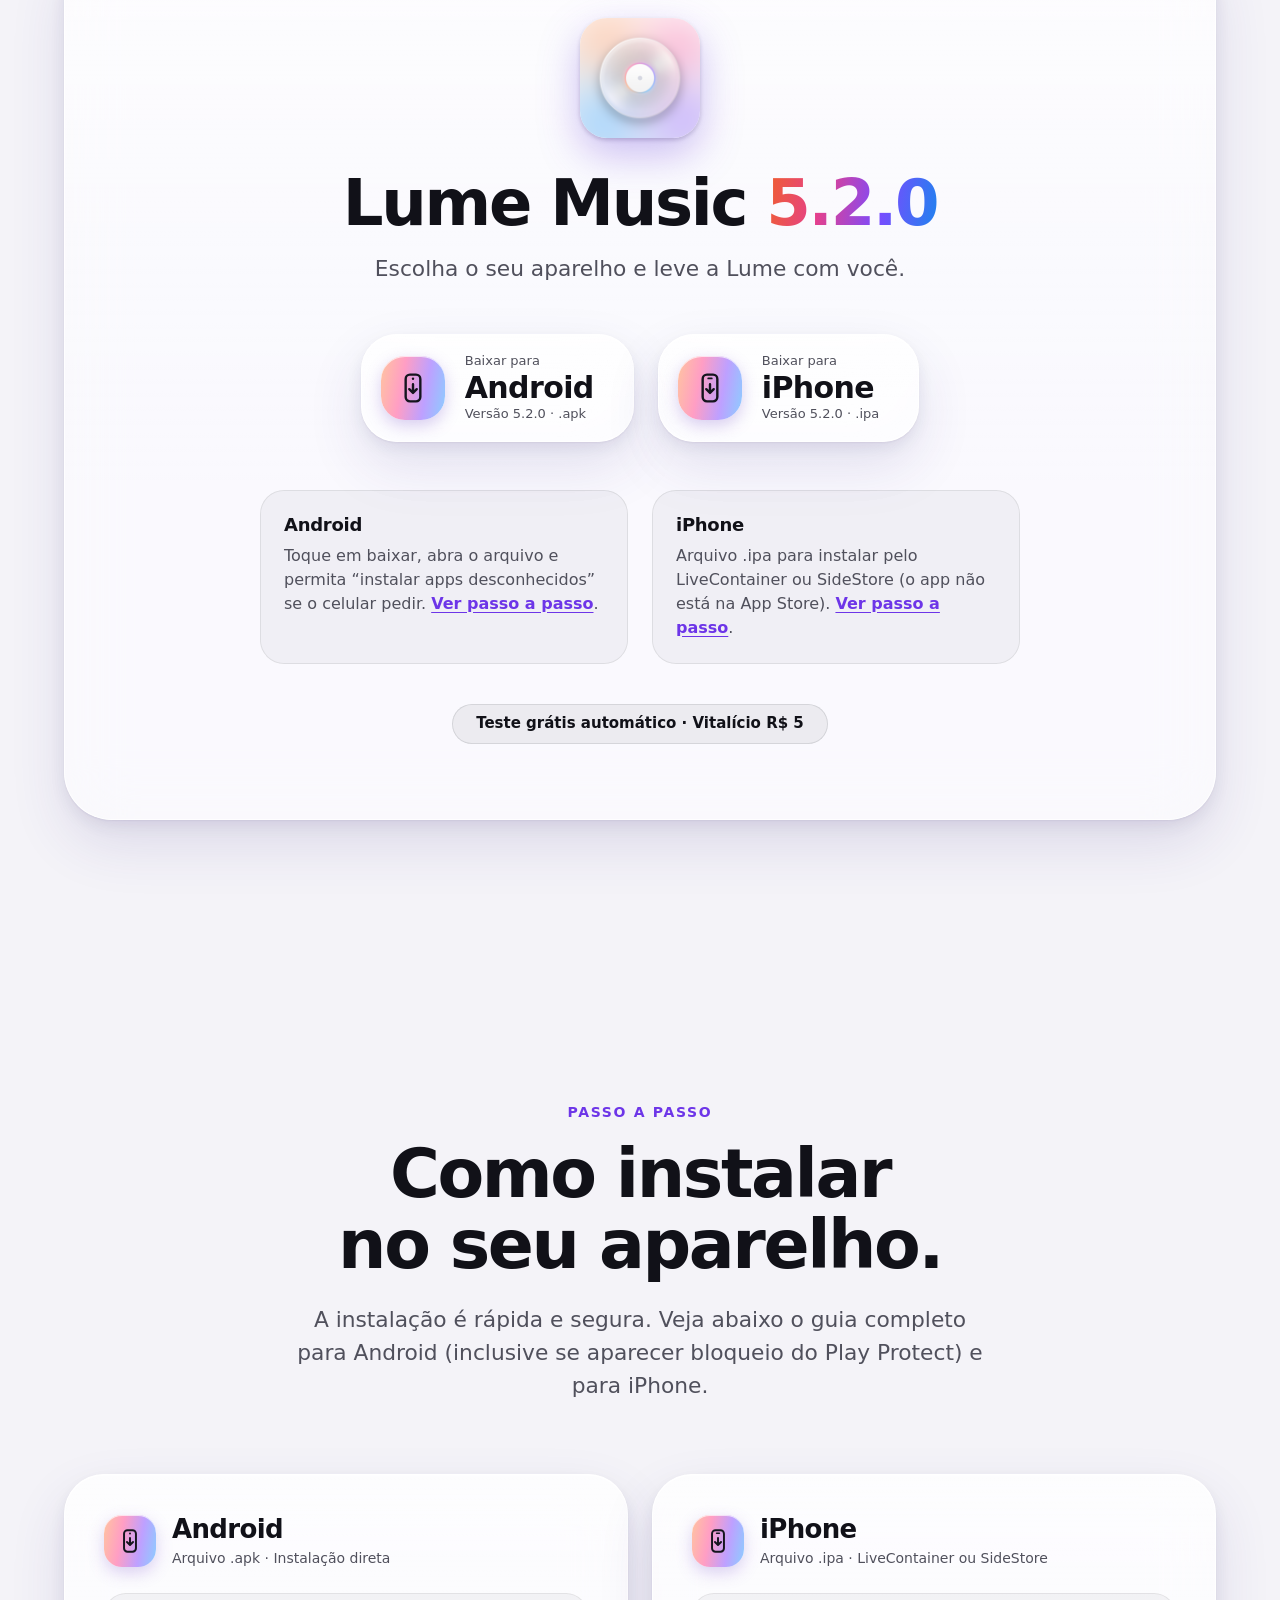
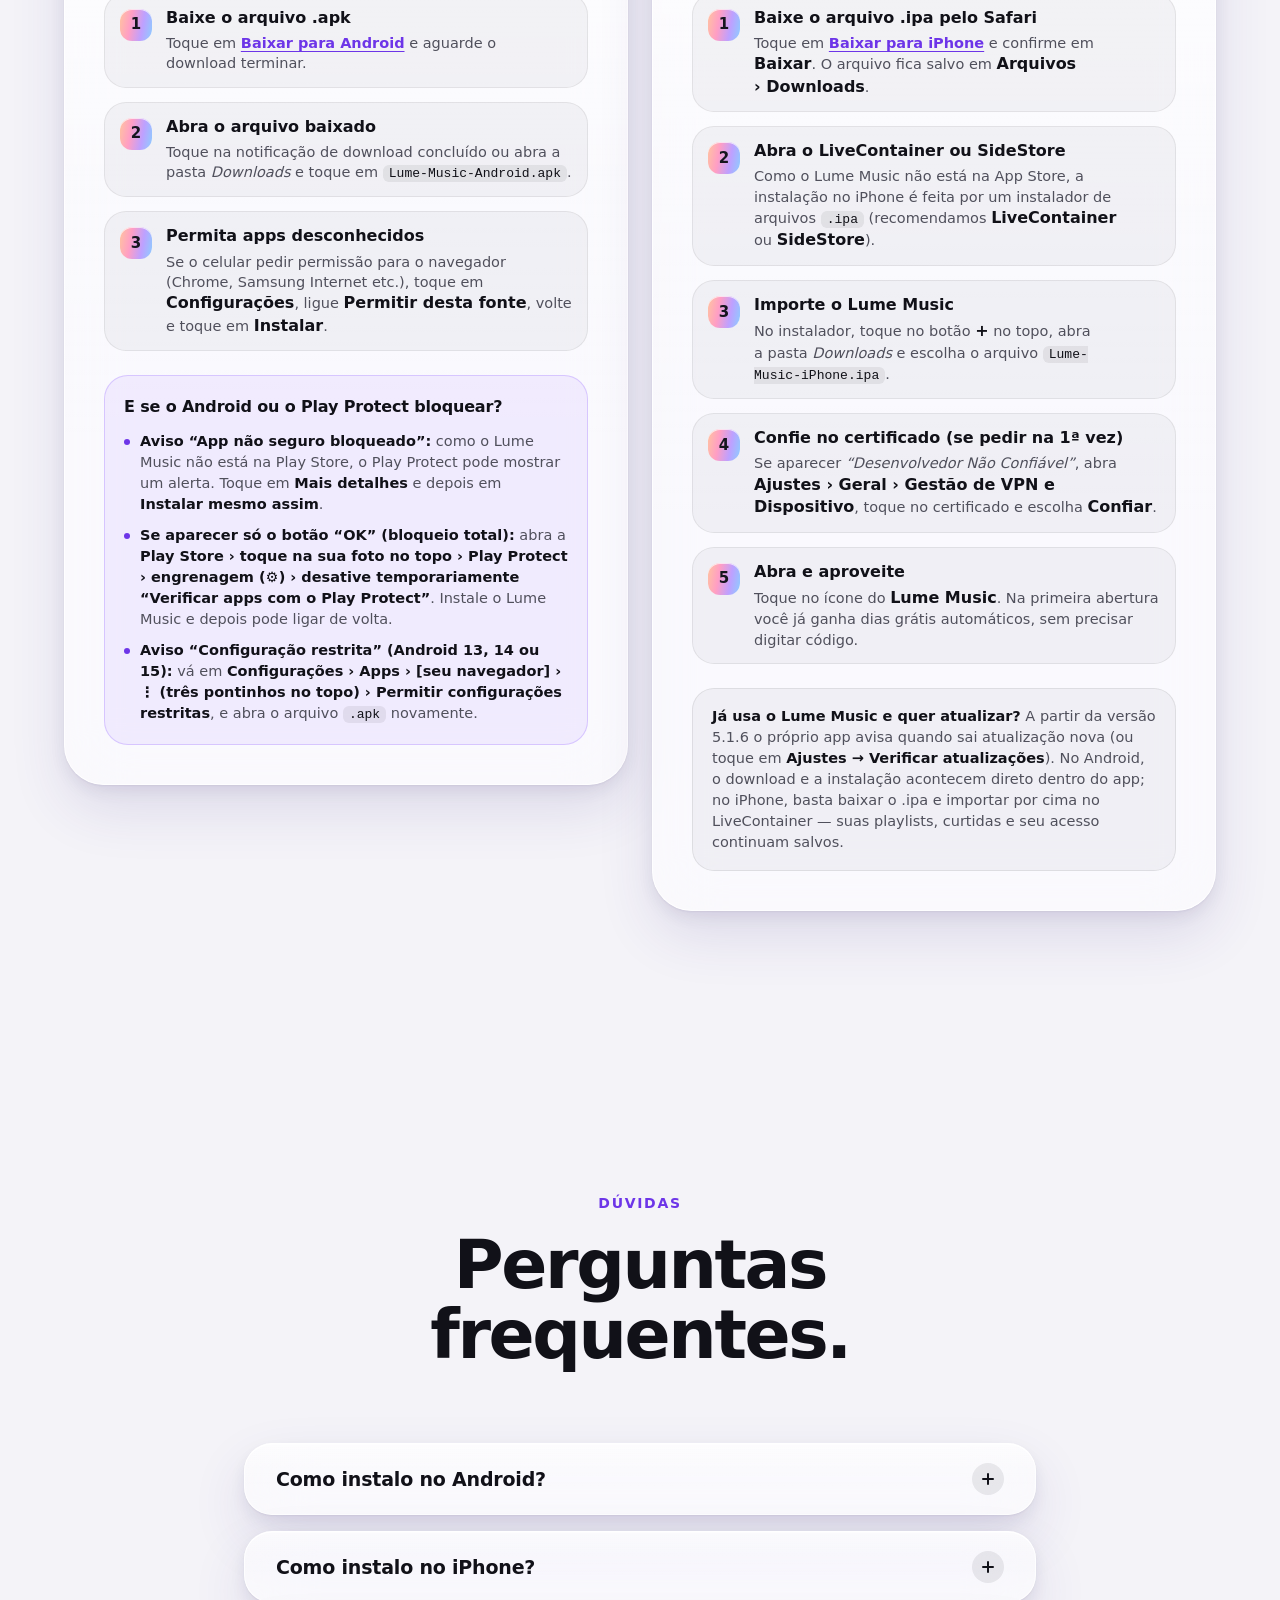
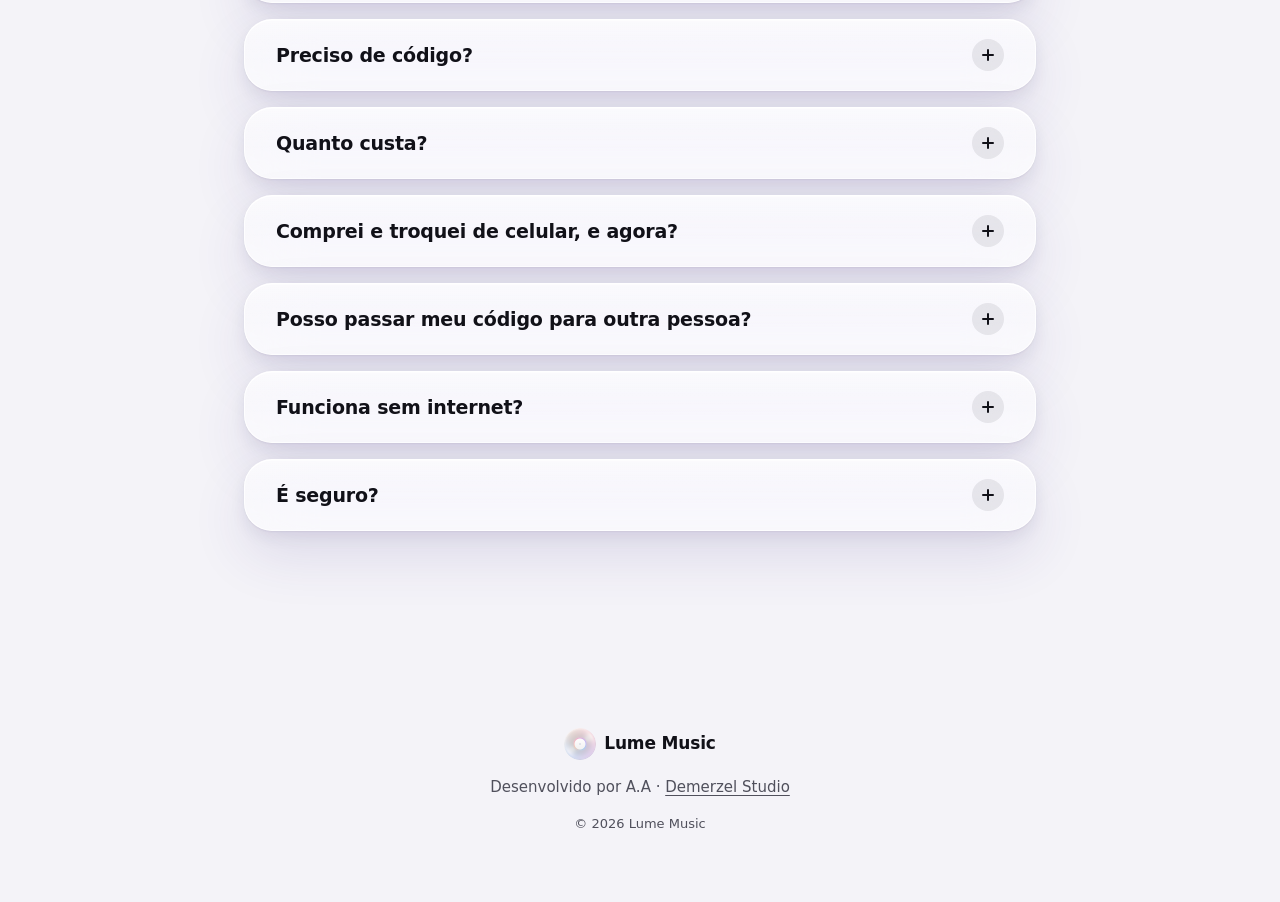
==== commit f80bb2fb: "Lume Music 5.2.0: volume igual, limitador, pular silêncio, backup da biblioteca, ListenBrainz, widge" ====
--- a/docs/index.html
+++ b/docs/index.html
@@ -76,7 +76,7 @@
 <section class="hero">
   <div class="wrap hero__grid">
     <div class="hero__copy">
-      <p class="eyebrow" data-reveal>Lume Music 5.1.8</p>
+      <p class="eyebrow" data-reveal>Lume Music 5.2.0</p>
       <h1 data-reveal style="--d:80ms">Sua música, <span class="grad">em outra luz.</span></h1>
       <p class="lead" data-reveal style="--d:160ms">Um player de música que entende você. Vinil, fita K7, ondas que dançam com a batida — tudo em vidro, no seu iPhone e no seu Android.</p>
       <div class="dlrow" data-reveal style="--d:240ms">
@@ -84,14 +84,14 @@
           <span class="rec-badge">Recomendado para o seu aparelho</span>
           <a class="dl glass" data-spec href="https://github.com/Drill23/lume-music/releases/latest/download/Lume-Music-Android.apk" rel="noopener">
             <span class="dl__ico"><svg width="28" height="28" aria-hidden="true"><use href="#i-dl-android"/></svg></span>
-            <span class="dl__t"><small>Baixar para</small><strong>Android</strong><em>Versão 5.1.8 · .apk</em></span>
+            <span class="dl__t"><small>Baixar para</small><strong>Android</strong><em>Versão 5.2.0 · .apk</em></span>
           </a>
         </div>
         <div class="dlwrap" data-os="ios">
           <span class="rec-badge">Recomendado para o seu aparelho</span>
           <a class="dl glass" data-spec href="https://github.com/Drill23/lume-music/releases/latest/download/Lume-Music-iPhone.ipa" rel="noopener">
             <span class="dl__ico"><svg width="28" height="28" aria-hidden="true"><use href="#i-dl-iphone"/></svg></span>
-            <span class="dl__t"><small>Baixar para</small><strong>iPhone</strong><em>Versão 5.1.8 · .ipa</em></span>
+            <span class="dl__t"><small>Baixar para</small><strong>iPhone</strong><em>Versão 5.2.0 · .ipa</em></span>
           </a>
         </div>
       </div>
@@ -298,6 +298,9 @@
       <article class="feat glass" data-reveal><span class="feat__ico"><svg width="26" height="26" aria-hidden="true"><use href="#i-offline"/></svg></span><h3>Downloads offline</h3><p>Baixe suas músicas e ouça sem internet, onde estiver.</p></article>
       <article class="feat glass" data-reveal><span class="feat__ico"><svg width="26" height="26" aria-hidden="true"><use href="#i-replay"/></svg></span><h3>Lume Replay</h3><p>Reviva o que você mais ouviu, num resumo cheio de cor.</p></article>
       <article class="feat glass" data-reveal><span class="feat__ico"><svg width="26" height="26" aria-hidden="true"><use href="#i-lock"/></svg></span><h3>Tela de bloqueio com vinil ou fita</h3><p>A tela de bloqueio ganha o disco ou a fita que você escolheu.</p></article>
+      <article class="feat glass" data-reveal><span class="feat__ico"><svg width="26" height="26" aria-hidden="true"><use href="#i-eq"/></svg></span><h3>Volume igual entre as músicas</h3><p>Nada de susto: cada faixa no mesmo nível, com limitador que evita distorção.</p></article>
+      <article class="feat glass" data-reveal><span class="feat__ico"><svg width="26" height="26" aria-hidden="true"><use href="#i-replay"/></svg></span><h3>Backup das suas playlists</h3><p>Playlists, curtidas e artistas guardados com o seu acesso. Trocou de celular? Vem tudo junto.</p></article>
+      <article class="feat glass" data-reveal><span class="feat__ico"><svg width="26" height="26" aria-hidden="true"><use href="#i-offline"/></svg></span><h3>Widget e Android Auto</h3><p>Controle a música da tela inicial e no carro, com capa, tocar/pausar e próxima.</p></article>
       <article class="feat glass" data-reveal><span class="feat__ico"><svg width="26" height="26" aria-hidden="true"><use href="#i-feather"/></svg></span><h3>Leve e sem aquecer</h3><p>Animações pensadas para render o dia todo sem esquentar o celular.</p></article>
     </div>
   </div>
@@ -354,21 +357,21 @@
   <div class="wrap">
     <div class="get glass" data-reveal>
       <img class="get__icon" src="assets/icon-512.png" width="120" height="120" loading="lazy" decoding="async" alt="Ícone do app Lume Music">
-      <h2>Lume Music <span class="ver">5.1.8</span></h2>
+      <h2>Lume Music <span class="ver">5.2.0</span></h2>
       <p class="lead">Escolha o seu aparelho e leve a Lume com você.</p>
       <div class="dlrow dlrow--lg">
         <div class="dlwrap" data-os="android">
           <span class="rec-badge">Recomendado para o seu aparelho</span>
           <a class="dl dl--lg glass" data-spec href="https://github.com/Drill23/lume-music/releases/latest/download/Lume-Music-Android.apk" rel="noopener">
             <span class="dl__ico"><svg width="32" height="32" aria-hidden="true"><use href="#i-dl-android"/></svg></span>
-            <span class="dl__t"><small>Baixar para</small><strong>Android</strong><em>Versão 5.1.8 · .apk</em></span>
+            <span class="dl__t"><small>Baixar para</small><strong>Android</strong><em>Versão 5.2.0 · .apk</em></span>
           </a>
         </div>
         <div class="dlwrap" data-os="ios">
           <span class="rec-badge">Recomendado para o seu aparelho</span>
           <a class="dl dl--lg glass" data-spec href="https://github.com/Drill23/lume-music/releases/latest/download/Lume-Music-iPhone.ipa" rel="noopener">
             <span class="dl__ico"><svg width="32" height="32" aria-hidden="true"><use href="#i-dl-iphone"/></svg></span>
-            <span class="dl__t"><small>Baixar para</small><strong>iPhone</strong><em>Versão 5.1.8 · .ipa</em></span>
+            <span class="dl__t"><small>Baixar para</small><strong>iPhone</strong><em>Versão 5.2.0 · .ipa</em></span>
           </a>
         </div>
       </div>
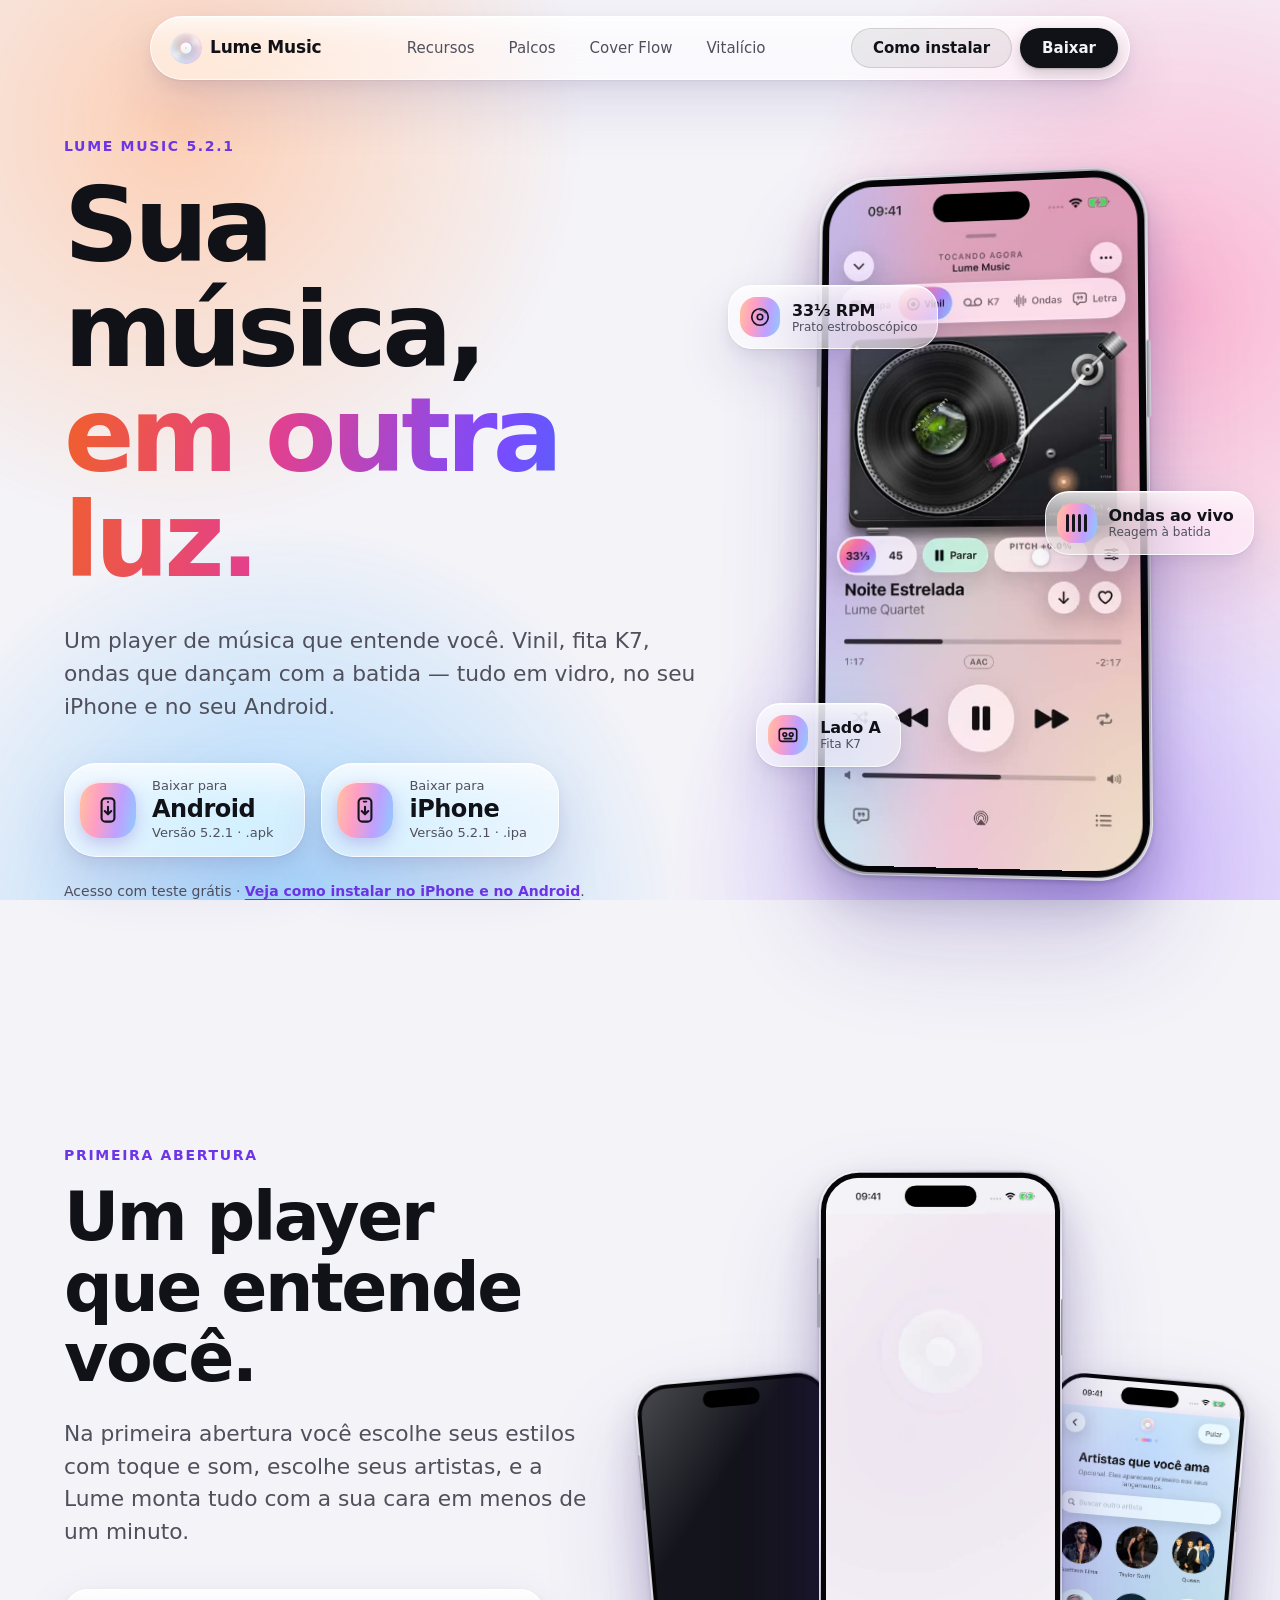
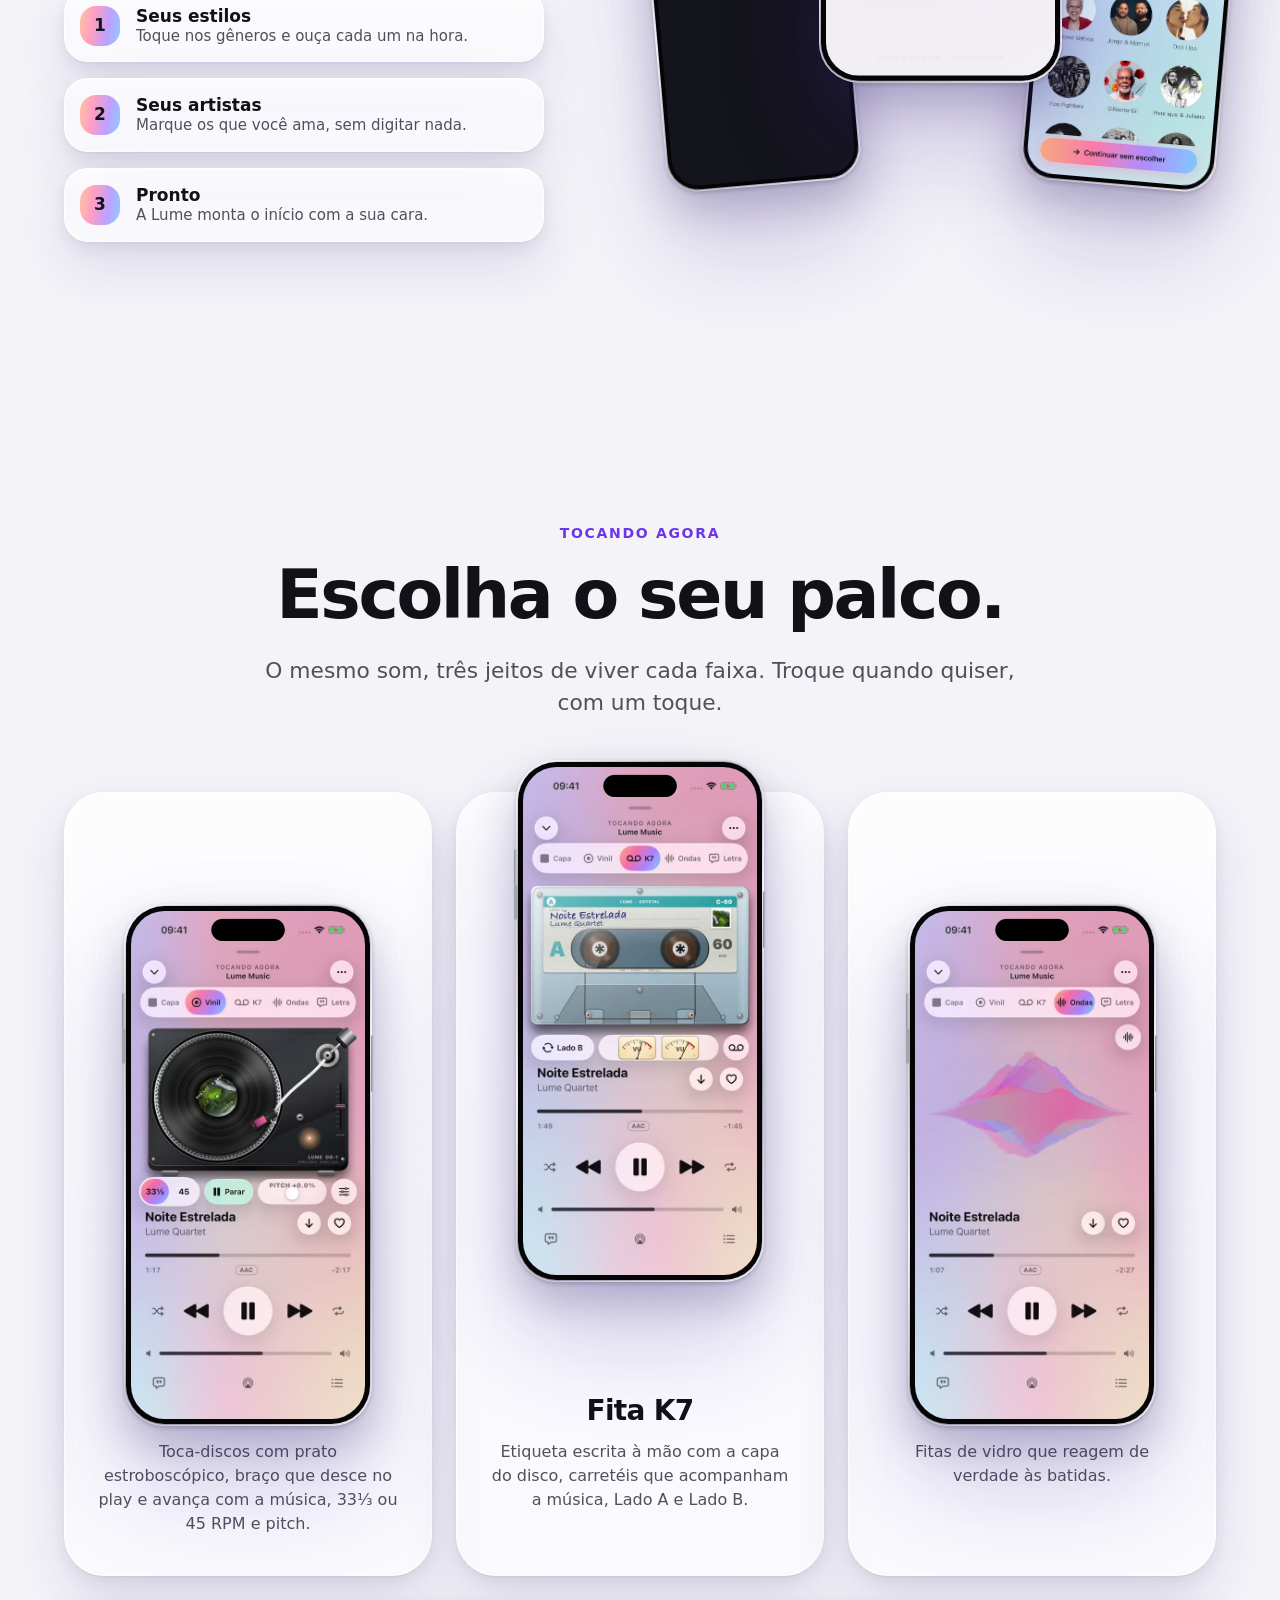
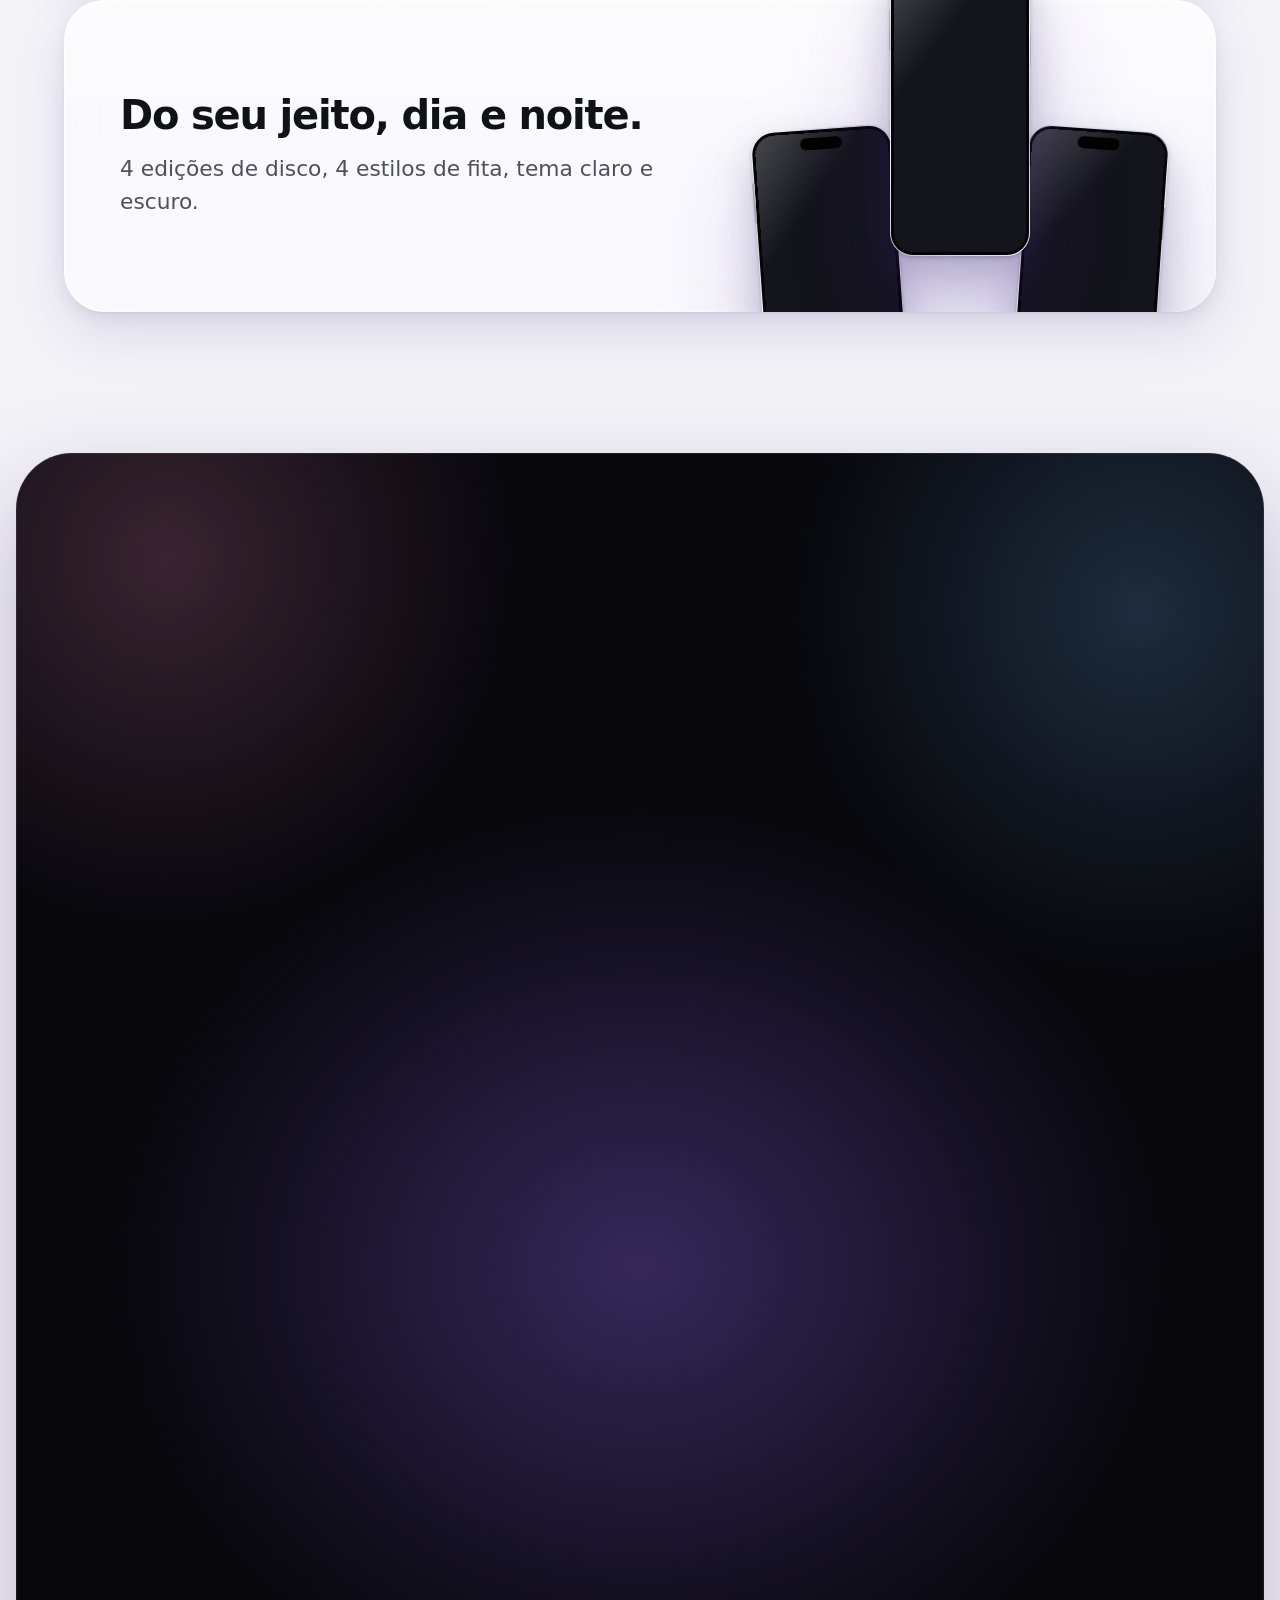
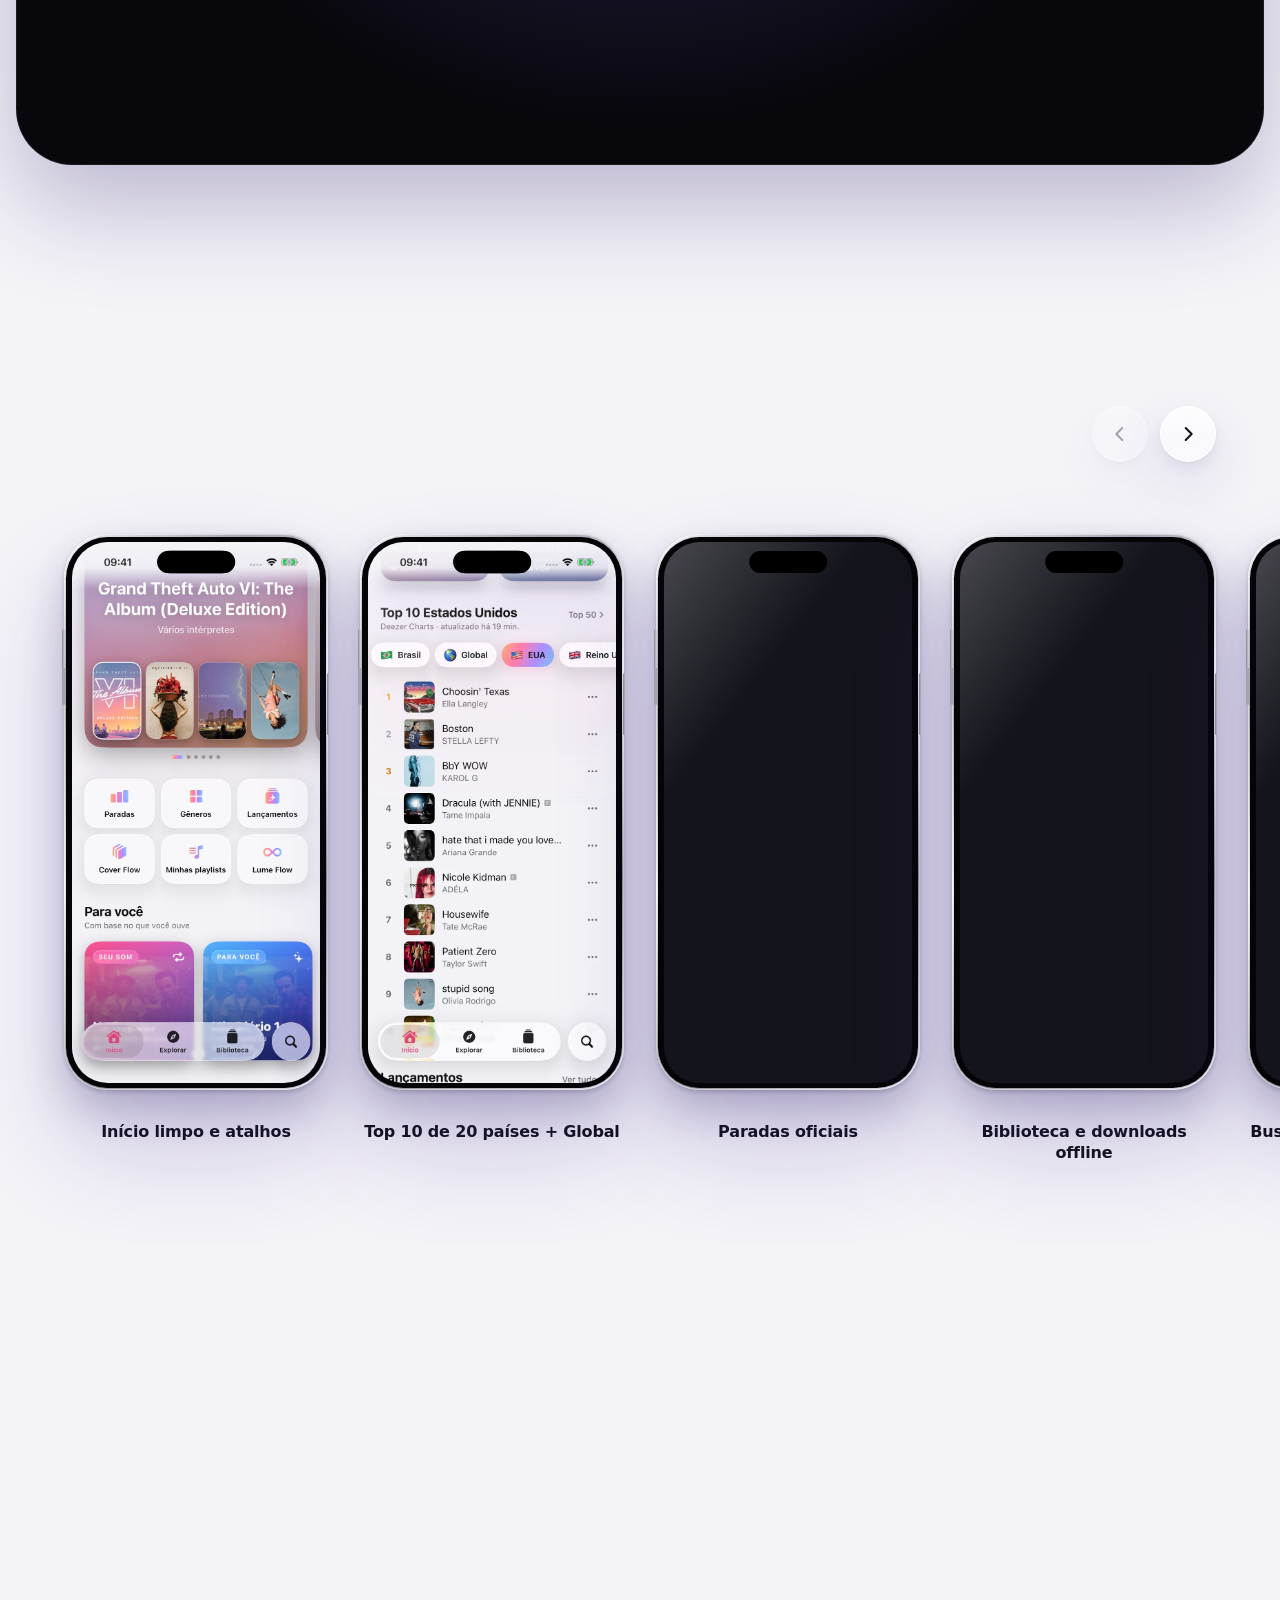
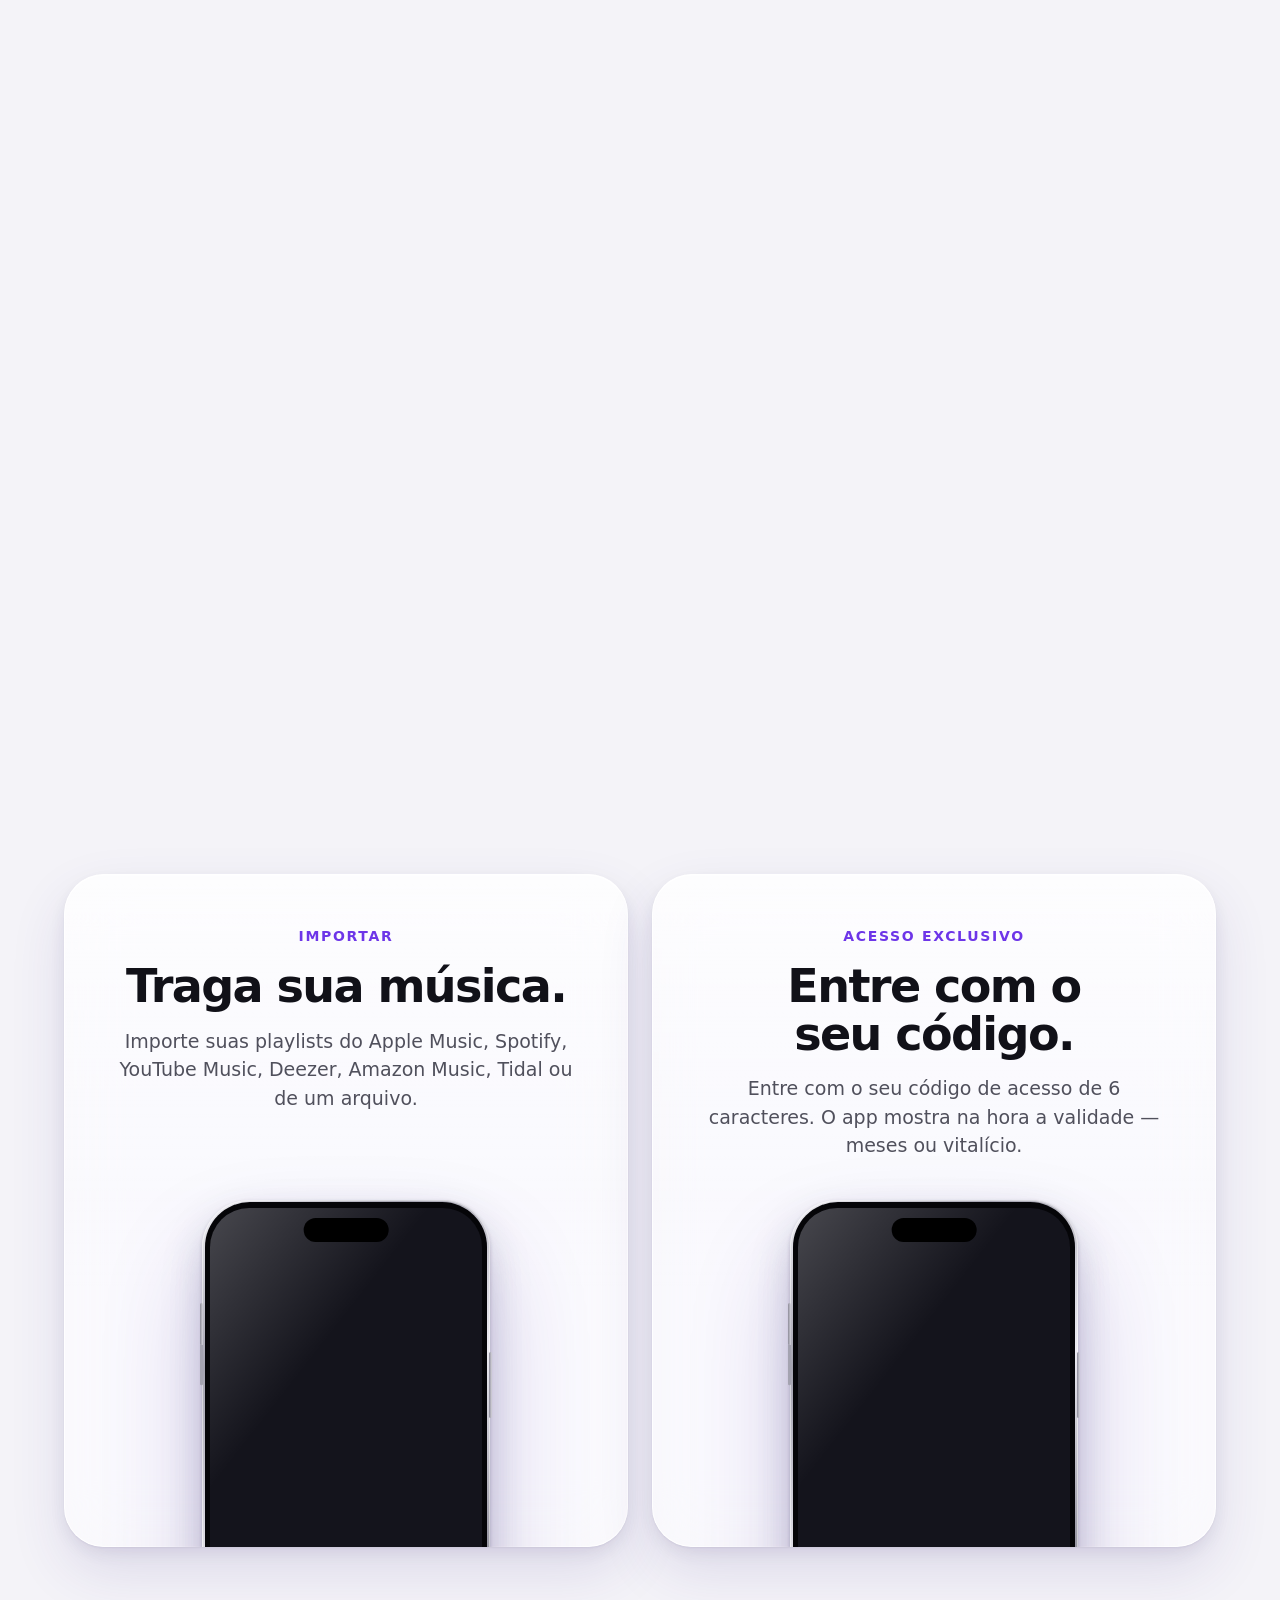
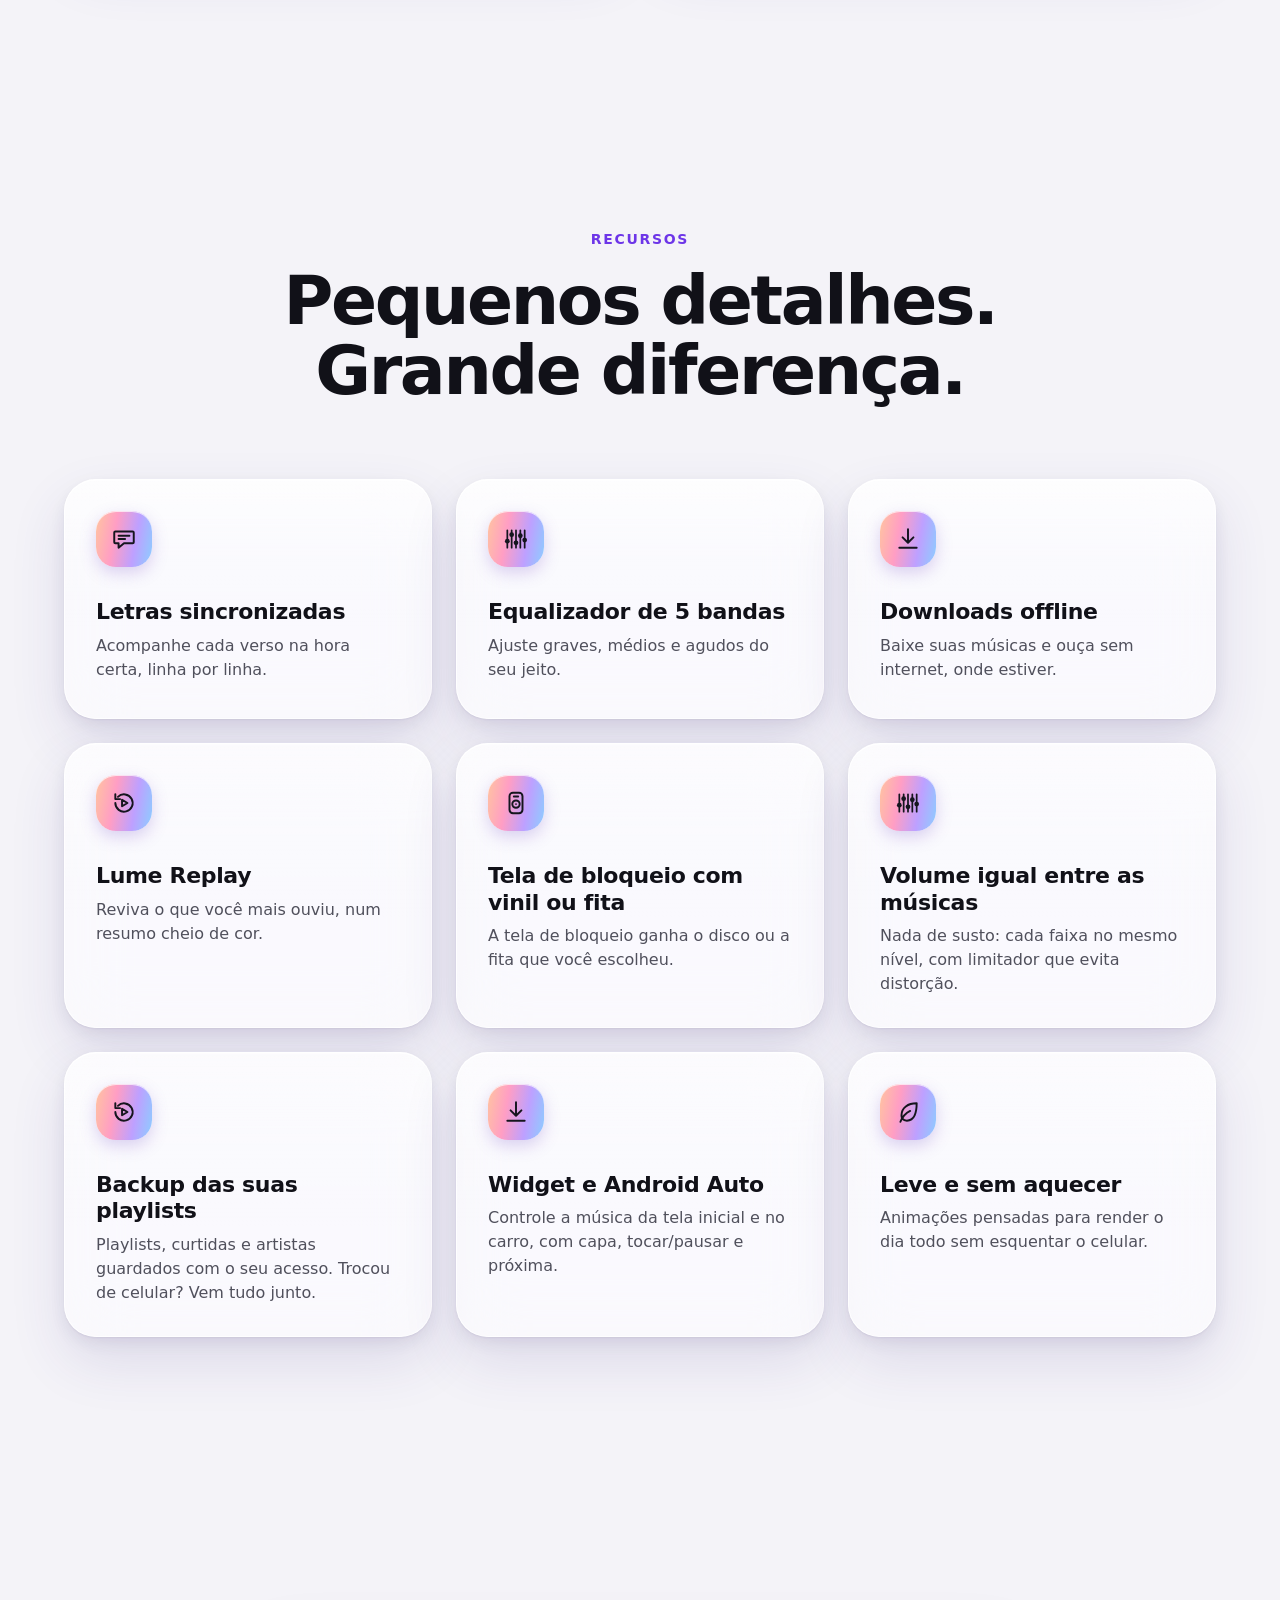
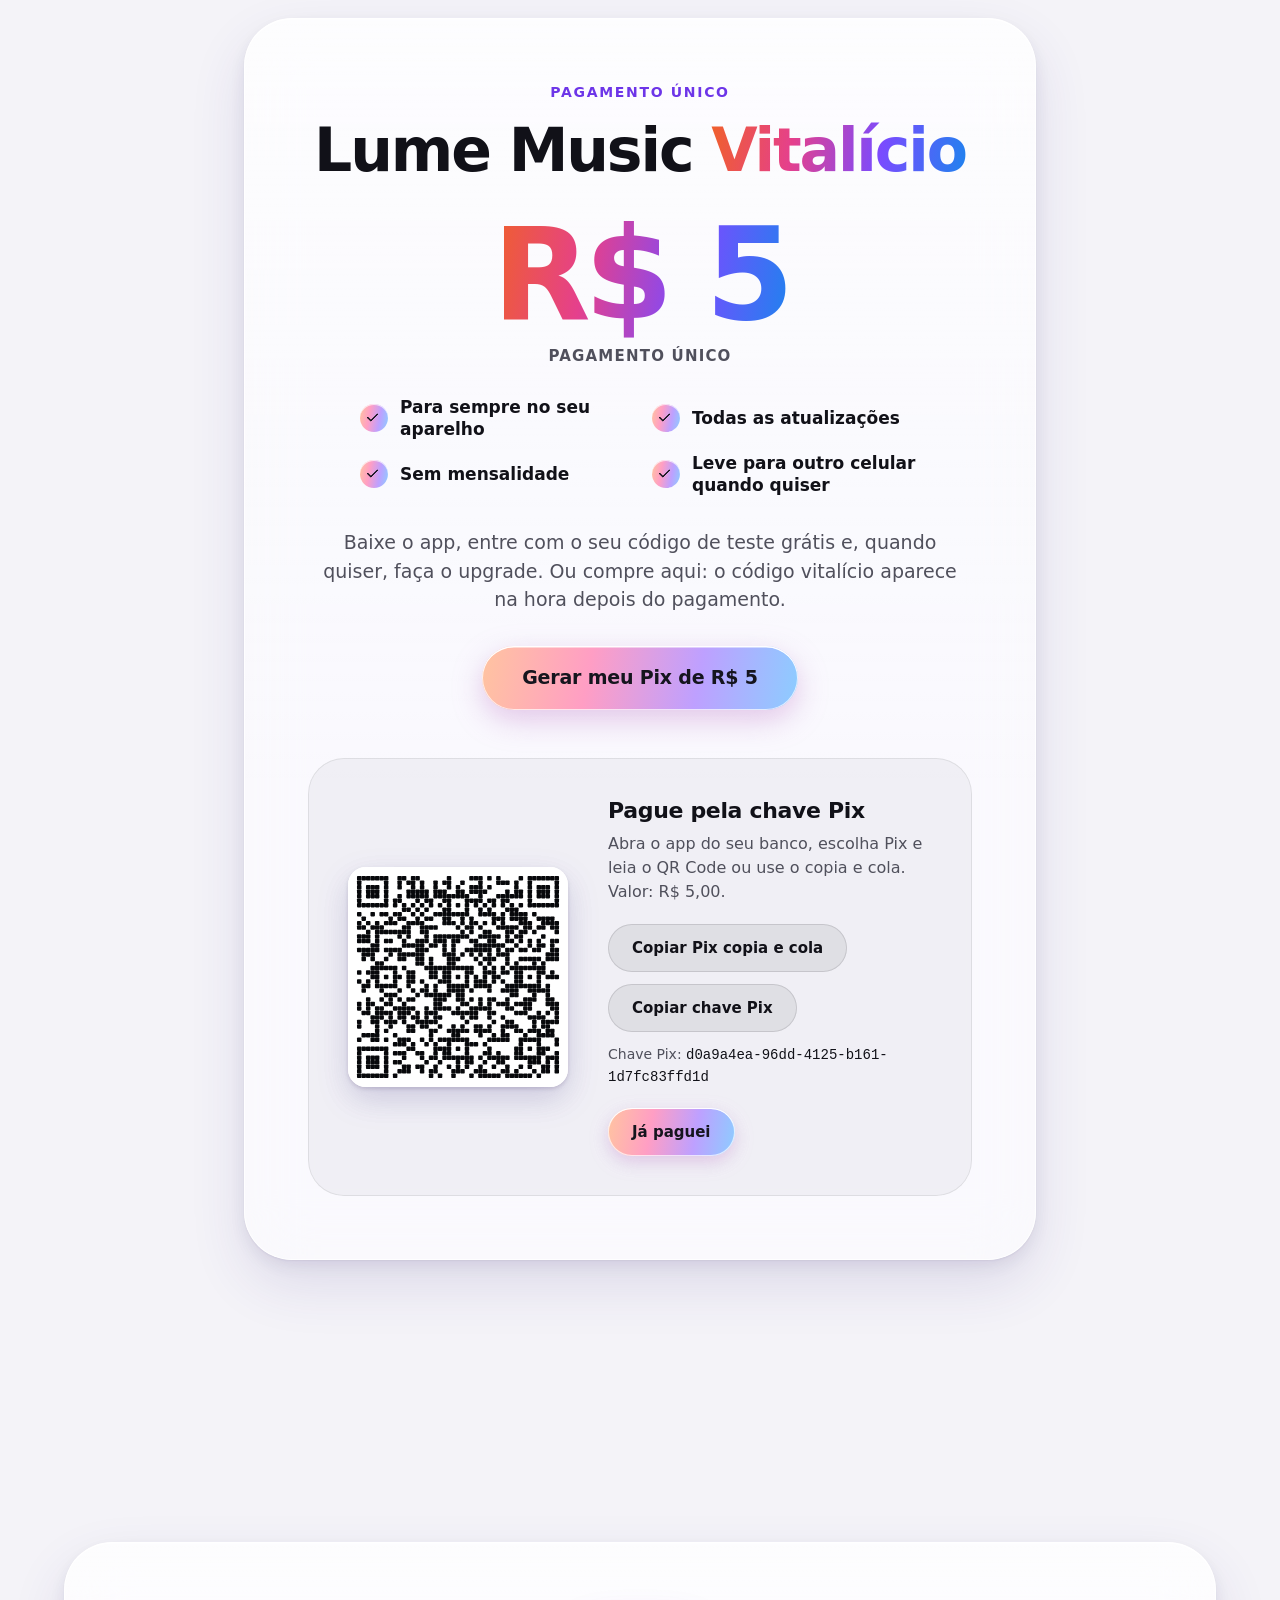
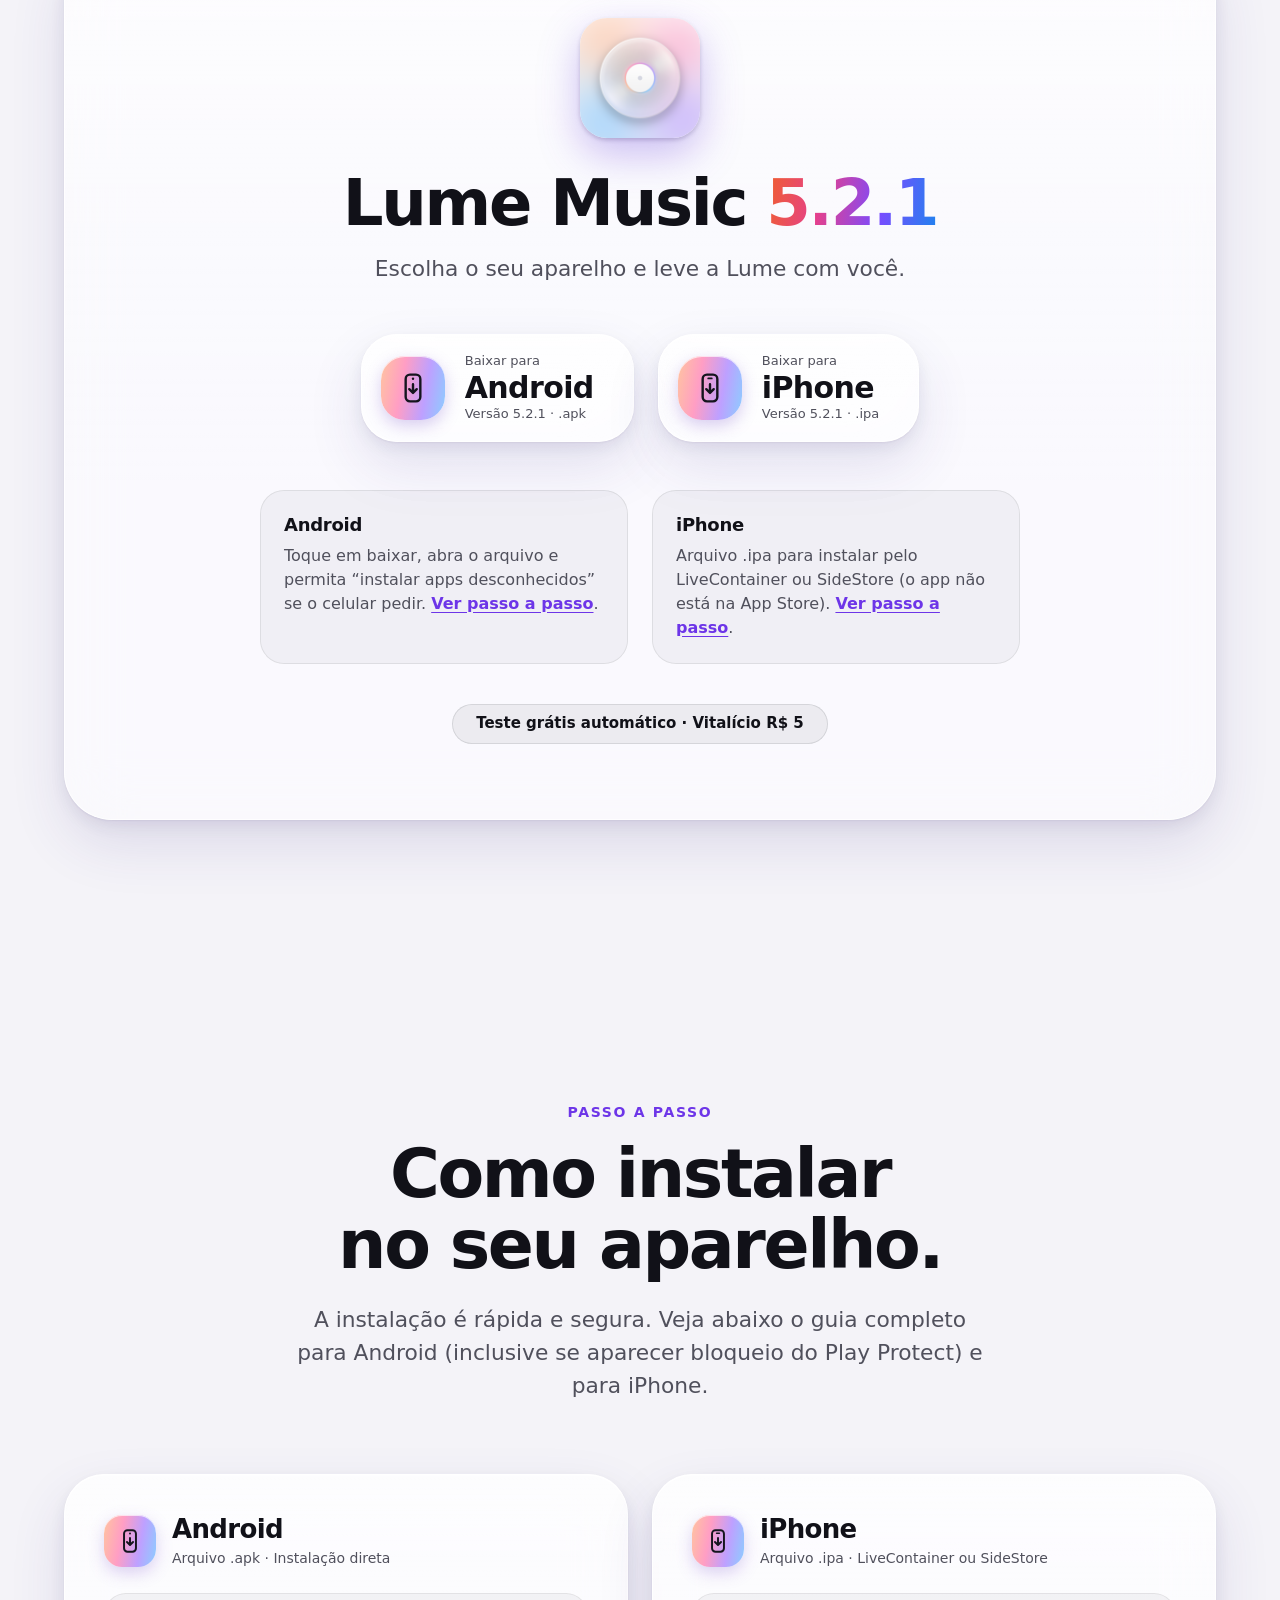
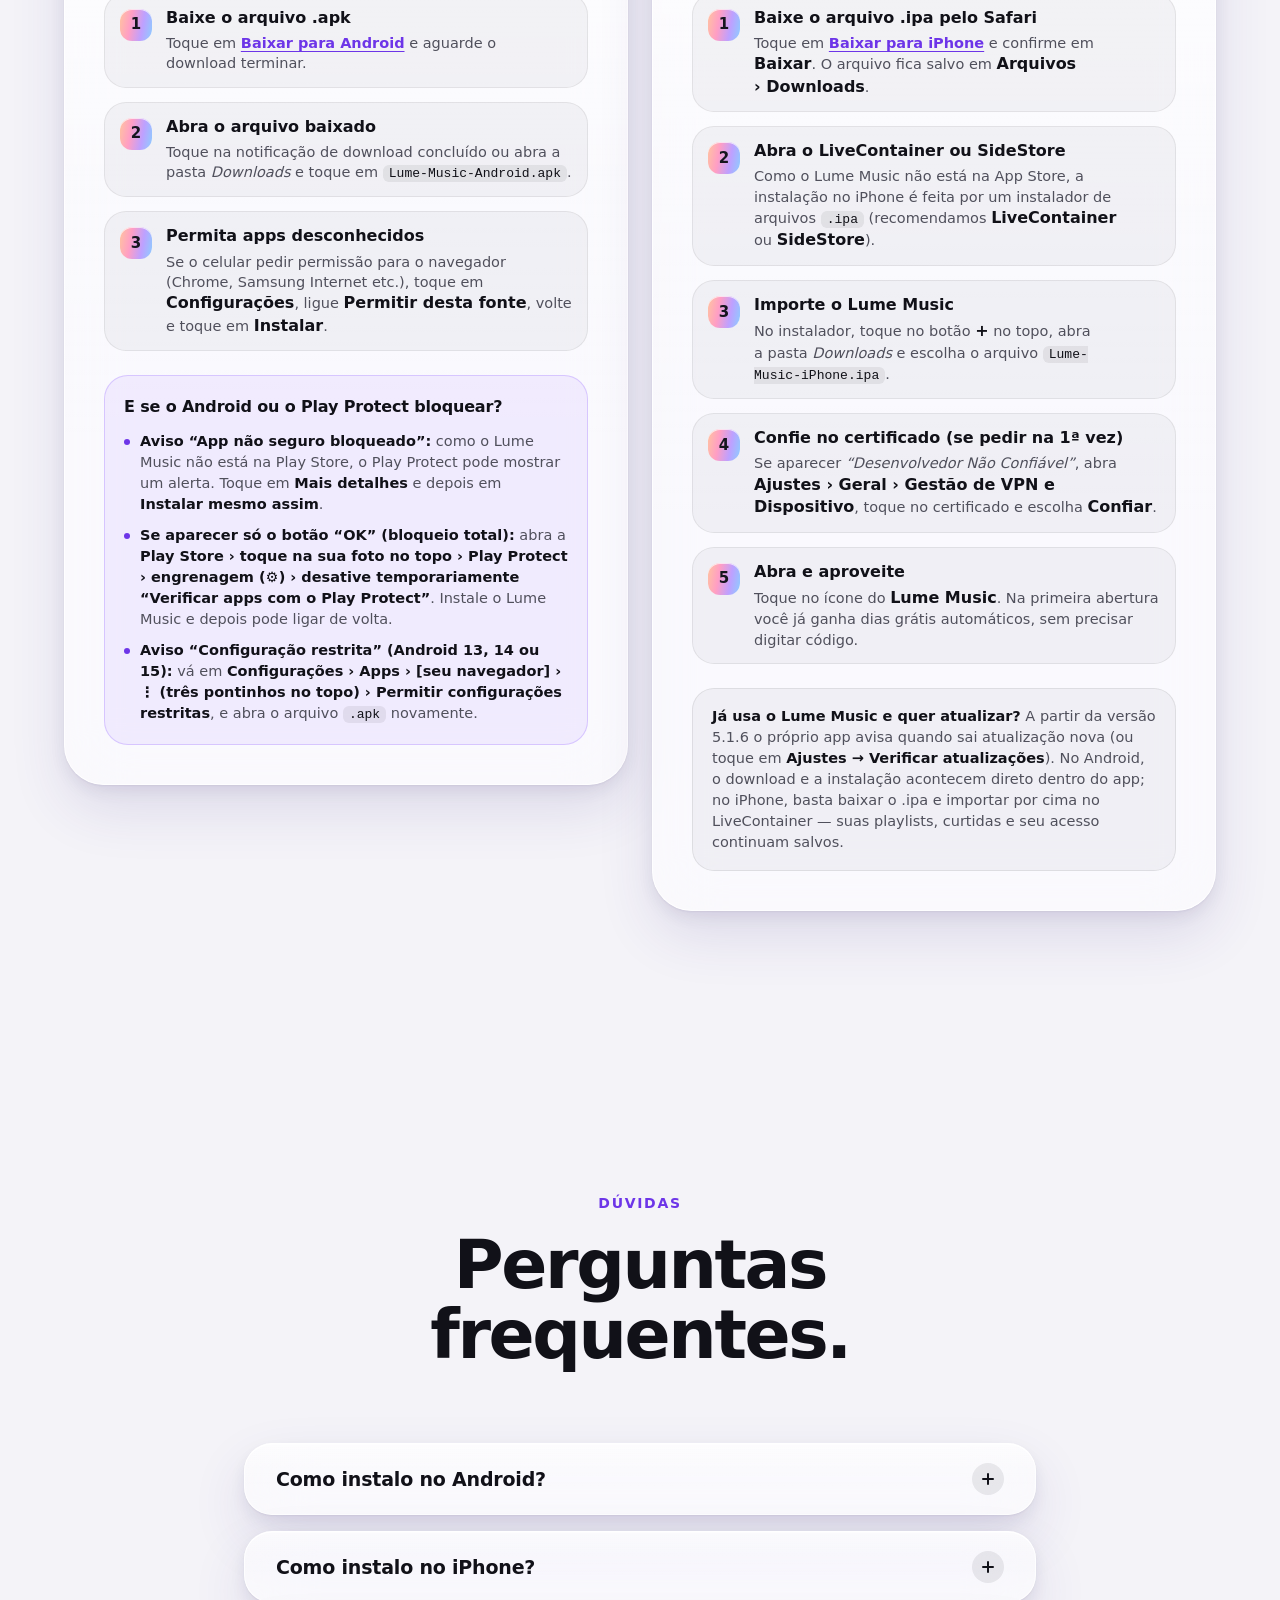
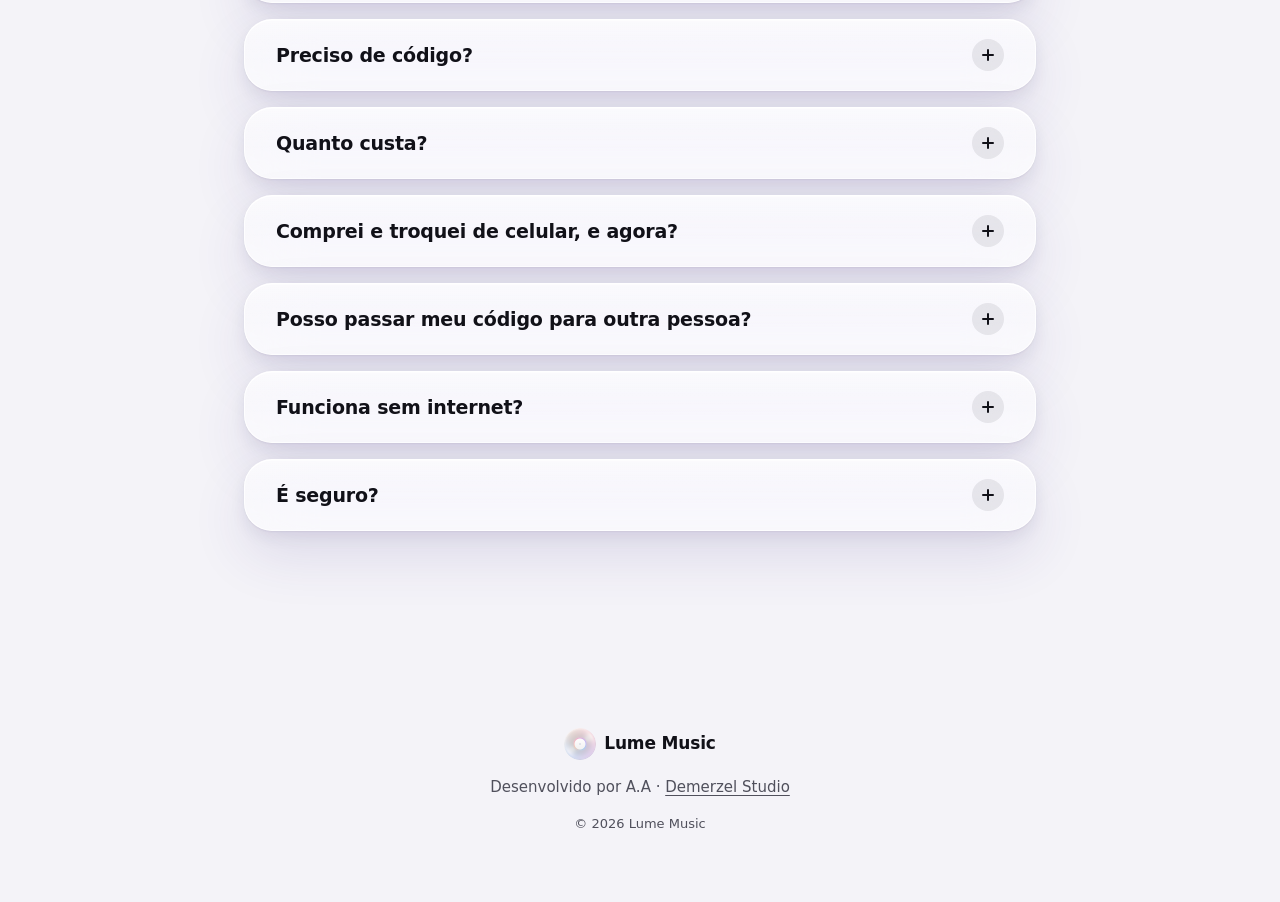
==== commit 921fdb03: "Lume Music 5.2.1: Ajustes fluidos (sem vidro sobre vidro no iPhone; coluna leve e superfícies sem de" ====
--- a/docs/index.html
+++ b/docs/index.html
@@ -76,7 +76,7 @@
 <section class="hero">
   <div class="wrap hero__grid">
     <div class="hero__copy">
-      <p class="eyebrow" data-reveal>Lume Music 5.2.0</p>
+      <p class="eyebrow" data-reveal>Lume Music 5.2.1</p>
       <h1 data-reveal style="--d:80ms">Sua música, <span class="grad">em outra luz.</span></h1>
       <p class="lead" data-reveal style="--d:160ms">Um player de música que entende você. Vinil, fita K7, ondas que dançam com a batida — tudo em vidro, no seu iPhone e no seu Android.</p>
       <div class="dlrow" data-reveal style="--d:240ms">
@@ -84,14 +84,14 @@
           <span class="rec-badge">Recomendado para o seu aparelho</span>
           <a class="dl glass" data-spec href="https://github.com/Drill23/lume-music/releases/latest/download/Lume-Music-Android.apk" rel="noopener">
             <span class="dl__ico"><svg width="28" height="28" aria-hidden="true"><use href="#i-dl-android"/></svg></span>
-            <span class="dl__t"><small>Baixar para</small><strong>Android</strong><em>Versão 5.2.0 · .apk</em></span>
+            <span class="dl__t"><small>Baixar para</small><strong>Android</strong><em>Versão 5.2.1 · .apk</em></span>
           </a>
         </div>
         <div class="dlwrap" data-os="ios">
           <span class="rec-badge">Recomendado para o seu aparelho</span>
           <a class="dl glass" data-spec href="https://github.com/Drill23/lume-music/releases/latest/download/Lume-Music-iPhone.ipa" rel="noopener">
             <span class="dl__ico"><svg width="28" height="28" aria-hidden="true"><use href="#i-dl-iphone"/></svg></span>
-            <span class="dl__t"><small>Baixar para</small><strong>iPhone</strong><em>Versão 5.2.0 · .ipa</em></span>
+            <span class="dl__t"><small>Baixar para</small><strong>iPhone</strong><em>Versão 5.2.1 · .ipa</em></span>
           </a>
         </div>
       </div>
@@ -357,21 +357,21 @@
   <div class="wrap">
     <div class="get glass" data-reveal>
       <img class="get__icon" src="assets/icon-512.png" width="120" height="120" loading="lazy" decoding="async" alt="Ícone do app Lume Music">
-      <h2>Lume Music <span class="ver">5.2.0</span></h2>
+      <h2>Lume Music <span class="ver">5.2.1</span></h2>
       <p class="lead">Escolha o seu aparelho e leve a Lume com você.</p>
       <div class="dlrow dlrow--lg">
         <div class="dlwrap" data-os="android">
           <span class="rec-badge">Recomendado para o seu aparelho</span>
           <a class="dl dl--lg glass" data-spec href="https://github.com/Drill23/lume-music/releases/latest/download/Lume-Music-Android.apk" rel="noopener">
             <span class="dl__ico"><svg width="32" height="32" aria-hidden="true"><use href="#i-dl-android"/></svg></span>
-            <span class="dl__t"><small>Baixar para</small><strong>Android</strong><em>Versão 5.2.0 · .apk</em></span>
+            <span class="dl__t"><small>Baixar para</small><strong>Android</strong><em>Versão 5.2.1 · .apk</em></span>
           </a>
         </div>
         <div class="dlwrap" data-os="ios">
           <span class="rec-badge">Recomendado para o seu aparelho</span>
           <a class="dl dl--lg glass" data-spec href="https://github.com/Drill23/lume-music/releases/latest/download/Lume-Music-iPhone.ipa" rel="noopener">
             <span class="dl__ico"><svg width="32" height="32" aria-hidden="true"><use href="#i-dl-iphone"/></svg></span>
-            <span class="dl__t"><small>Baixar para</small><strong>iPhone</strong><em>Versão 5.2.0 · .ipa</em></span>
+            <span class="dl__t"><small>Baixar para</small><strong>iPhone</strong><em>Versão 5.2.1 · .ipa</em></span>
           </a>
         </div>
       </div>
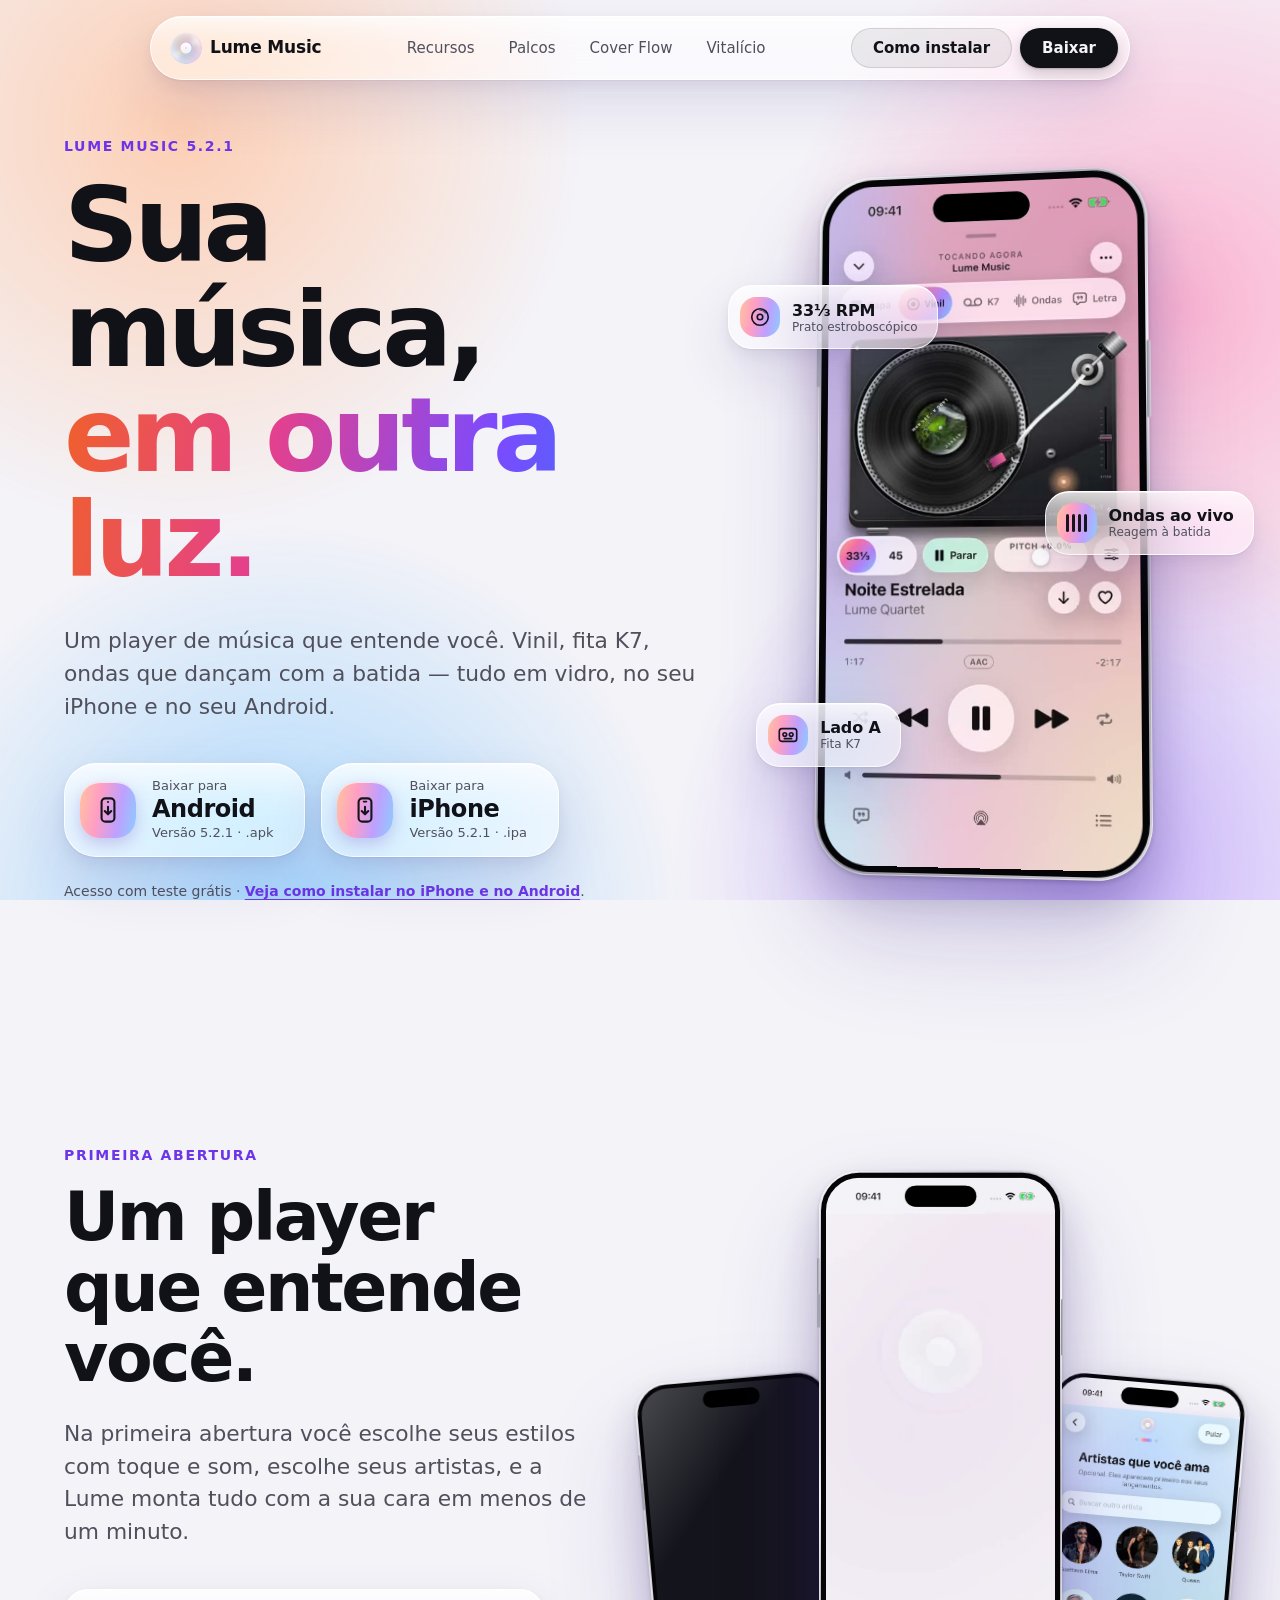
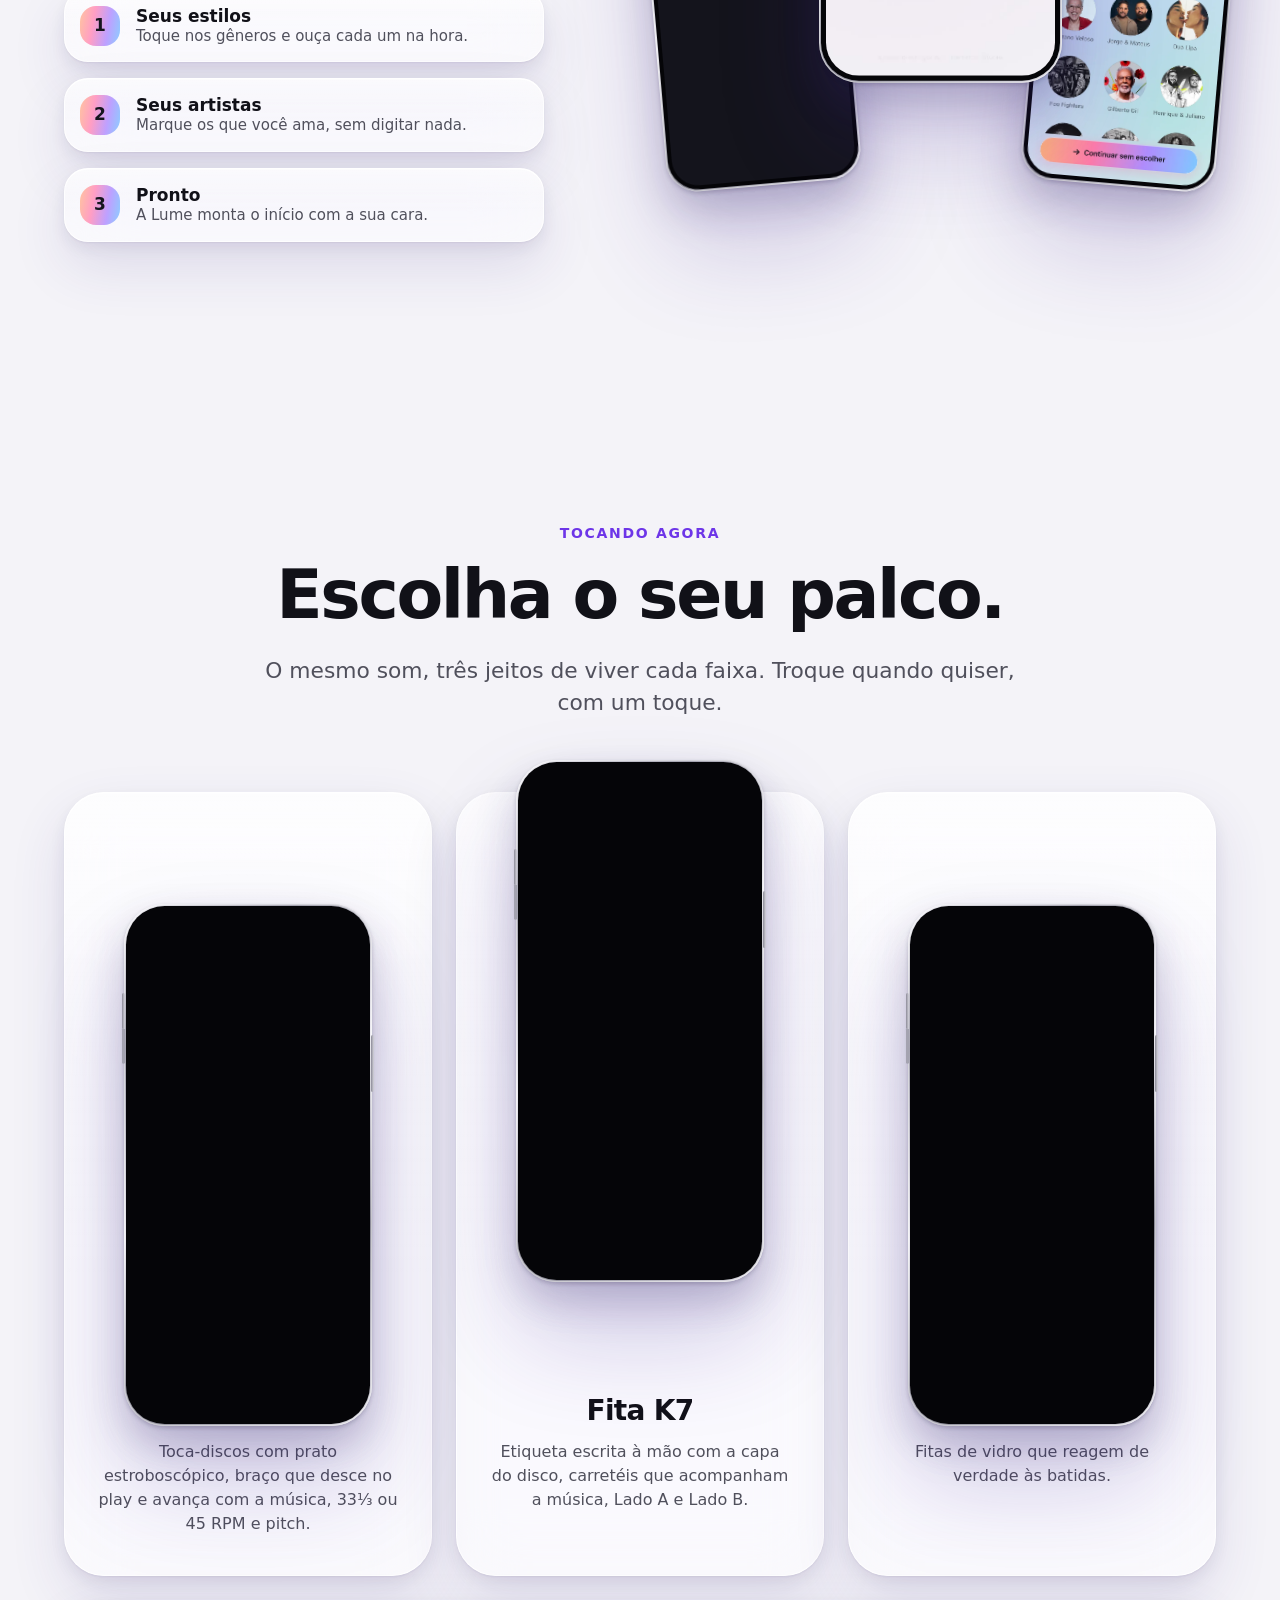
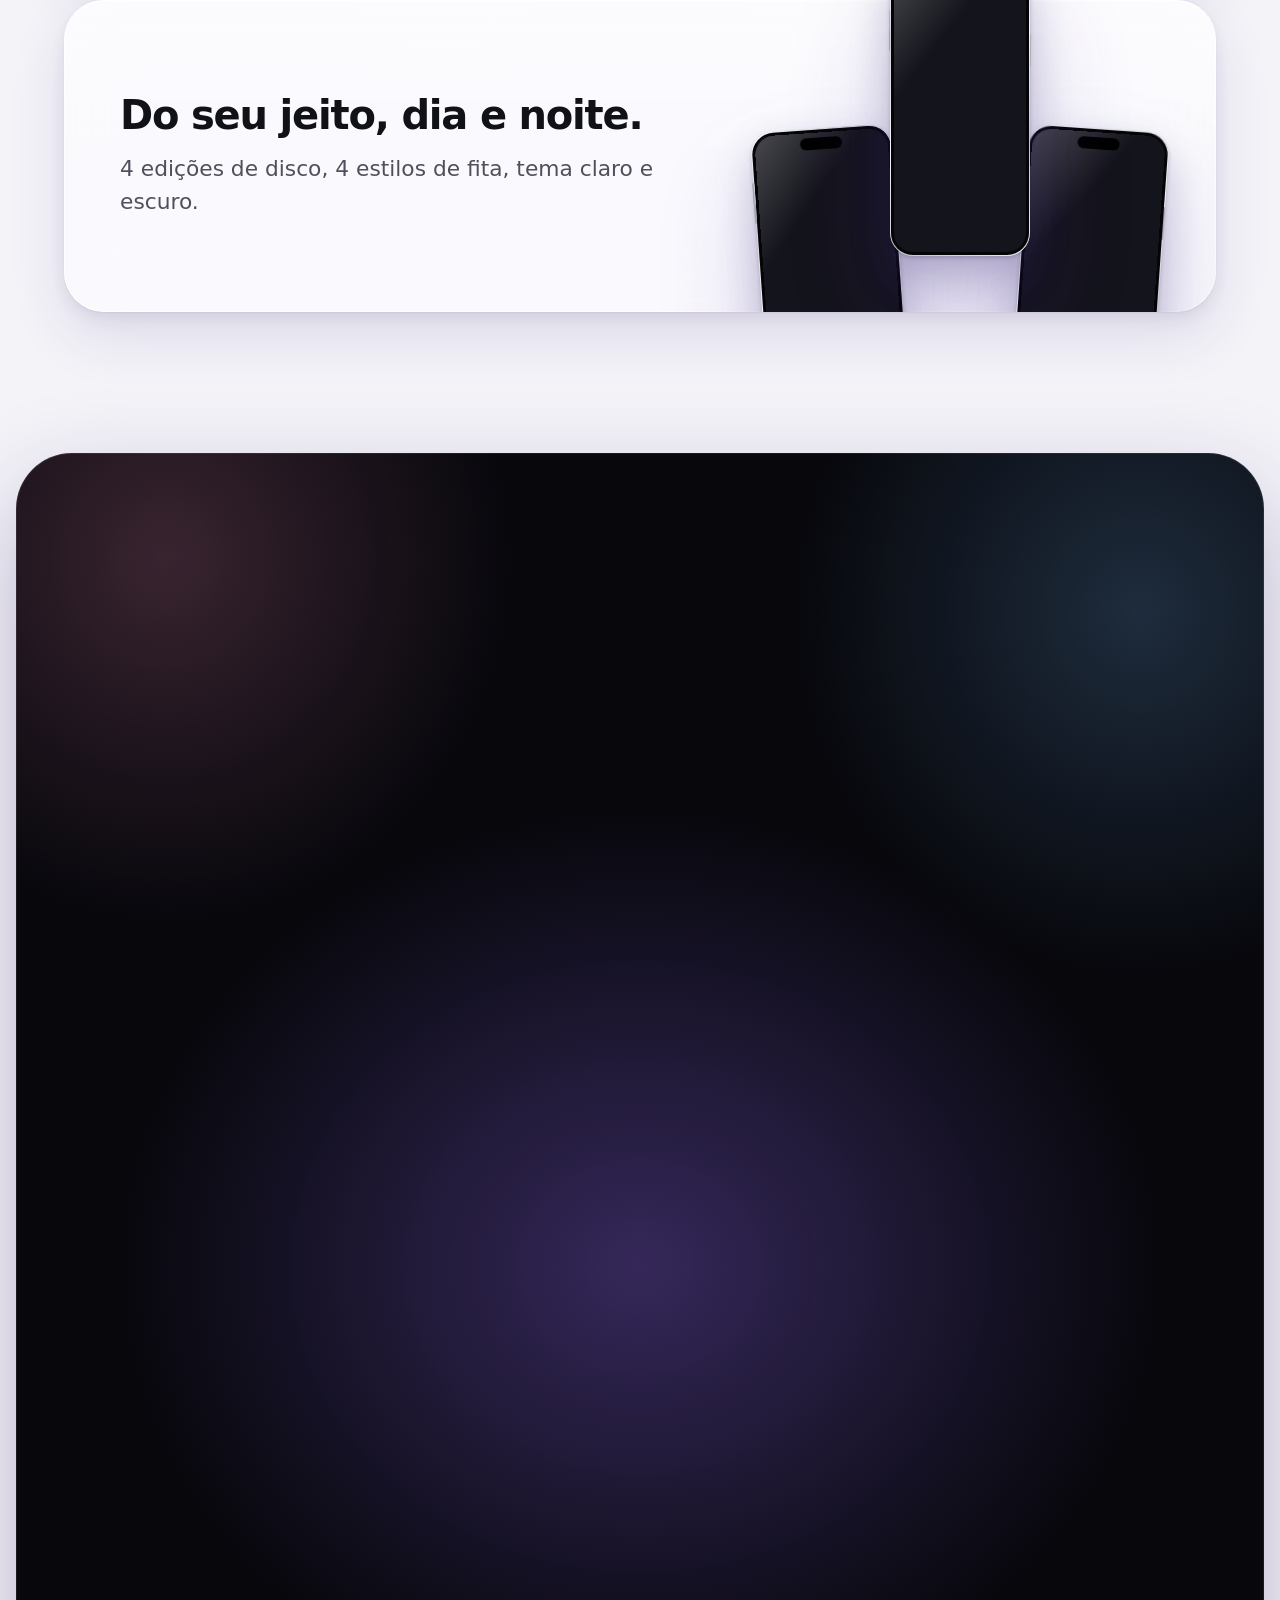
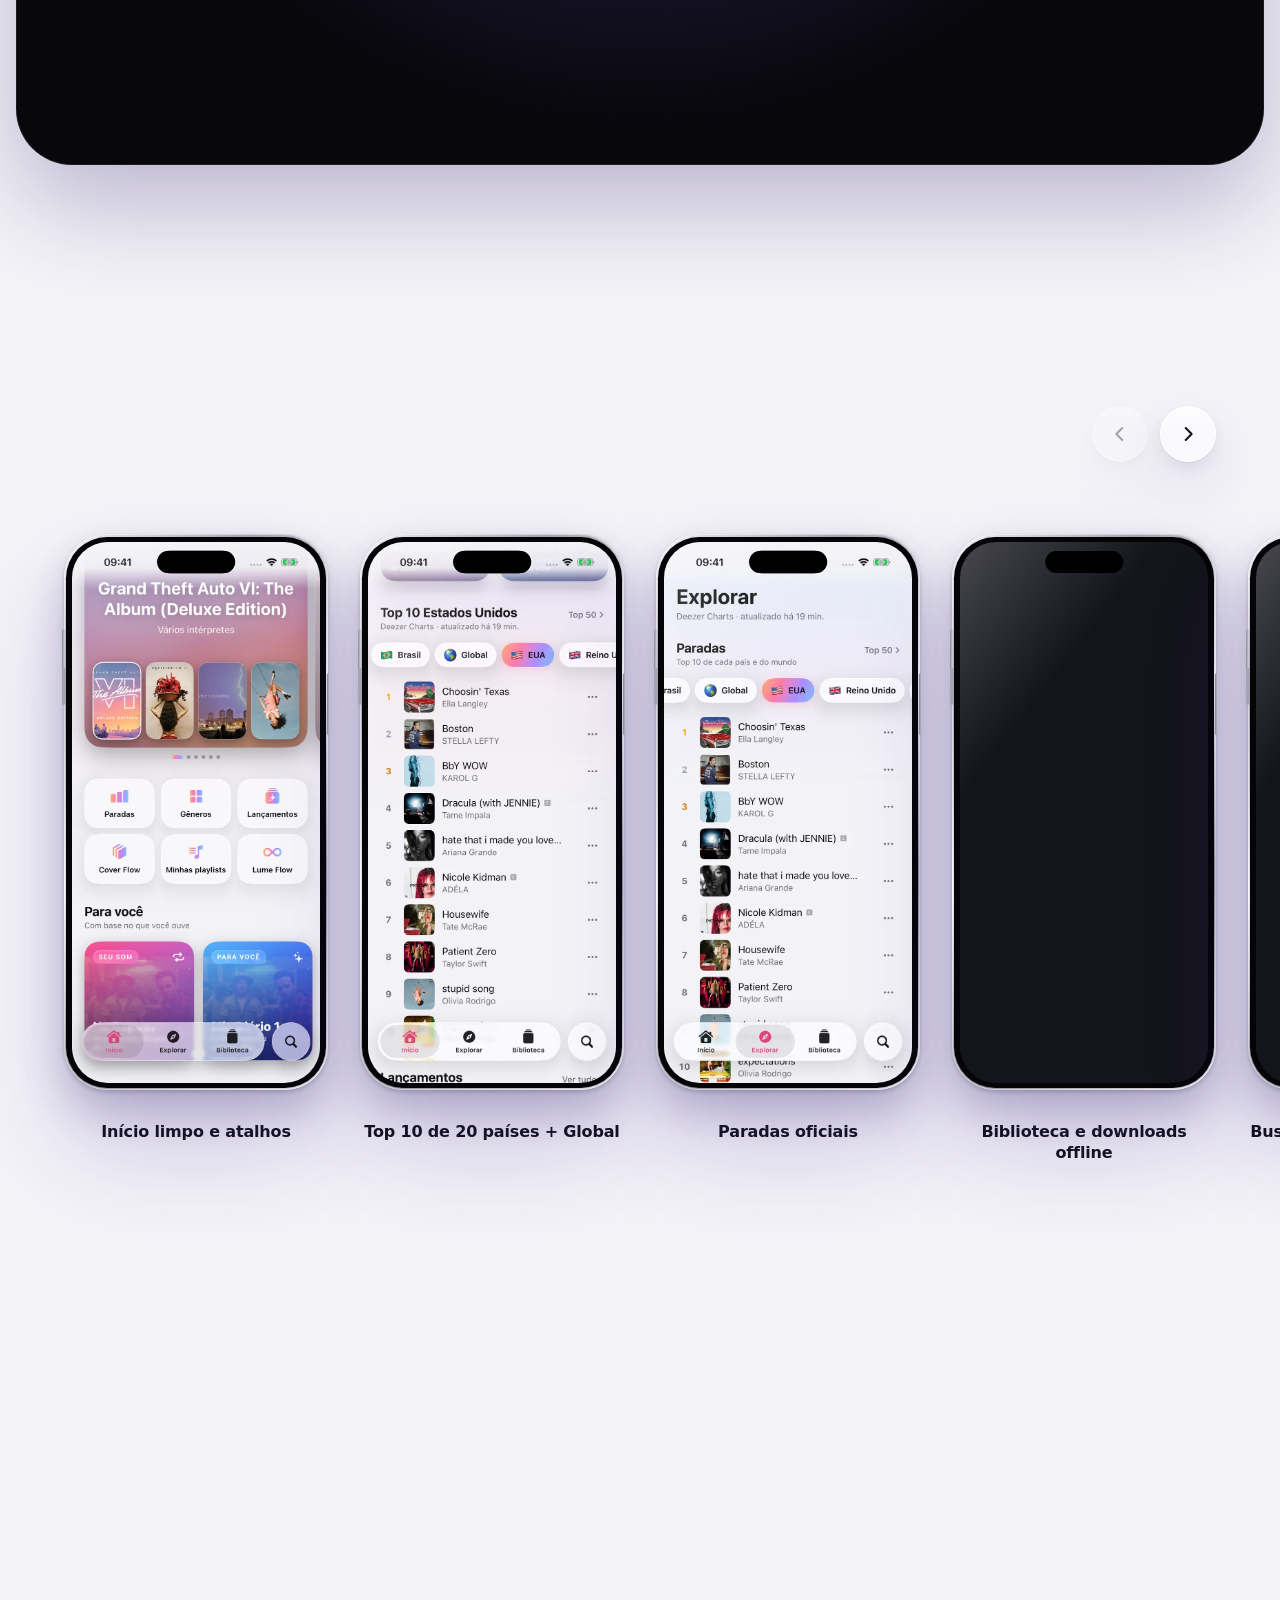
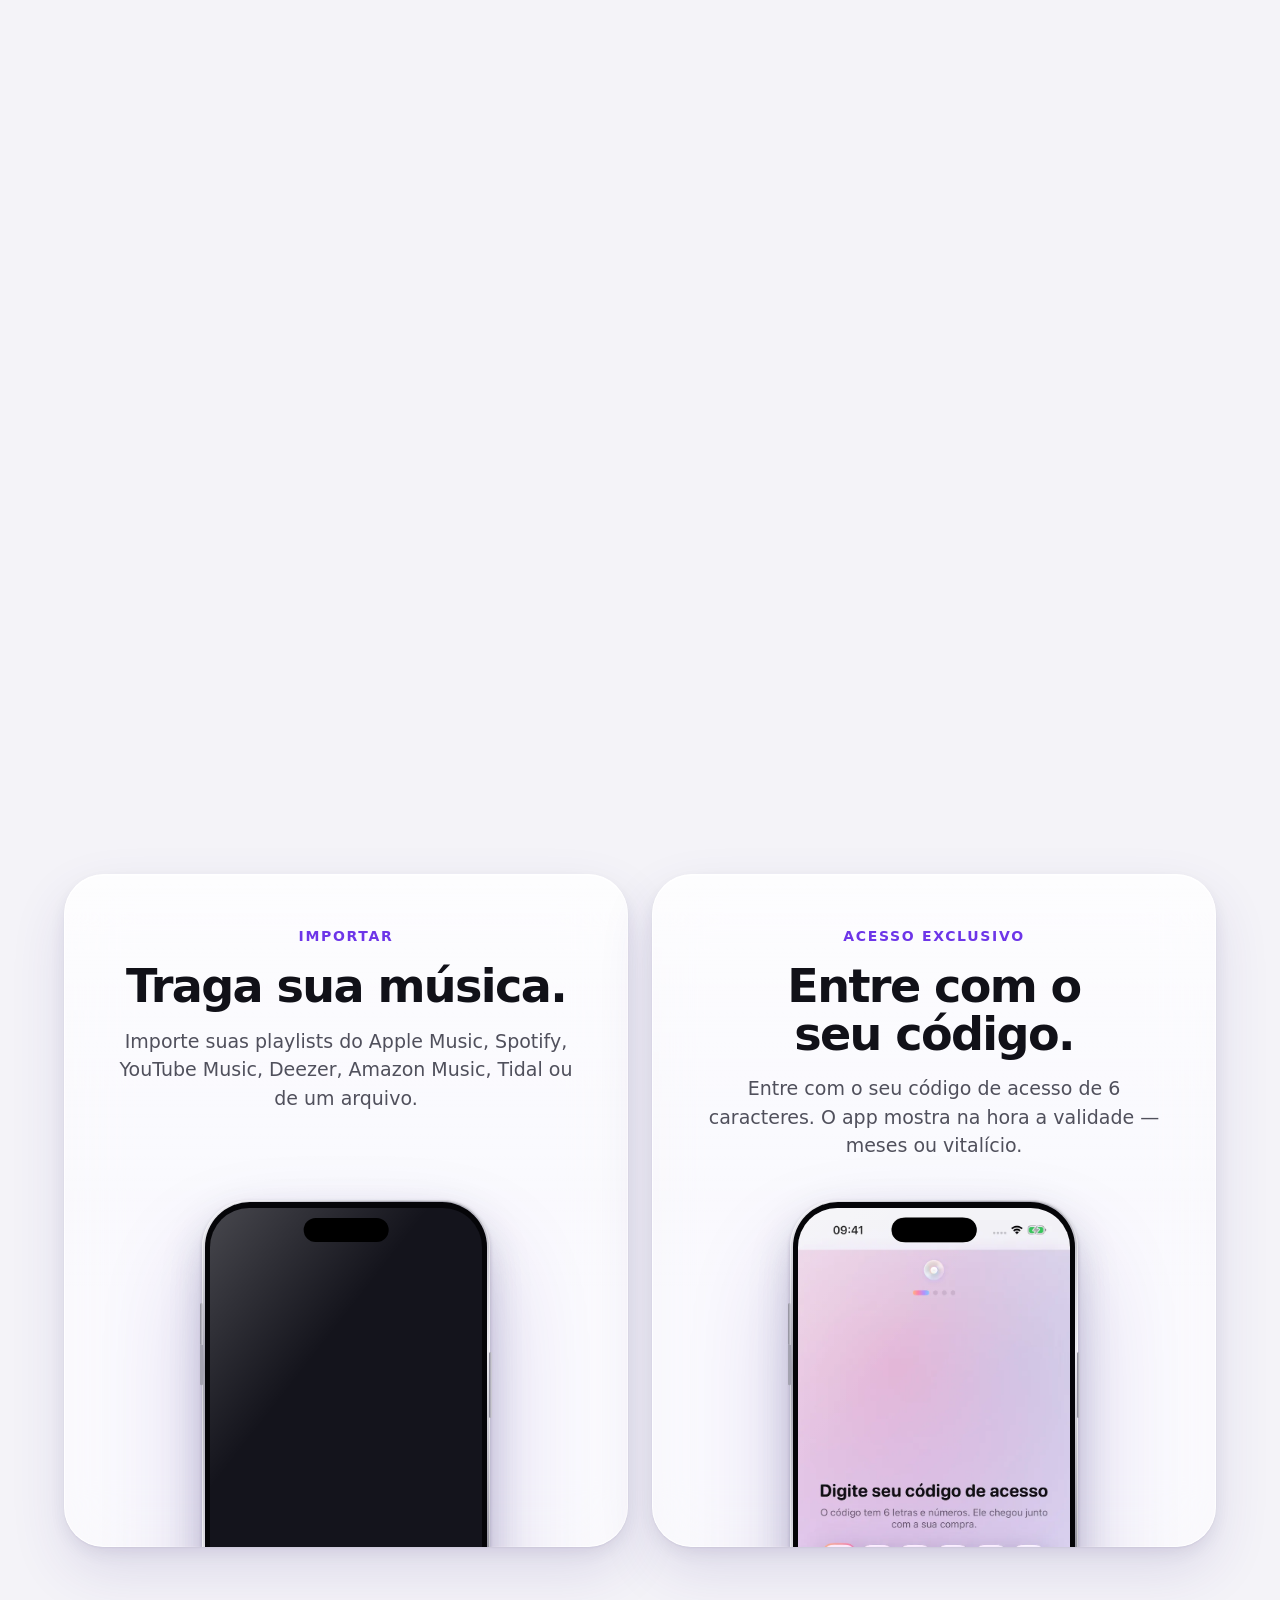
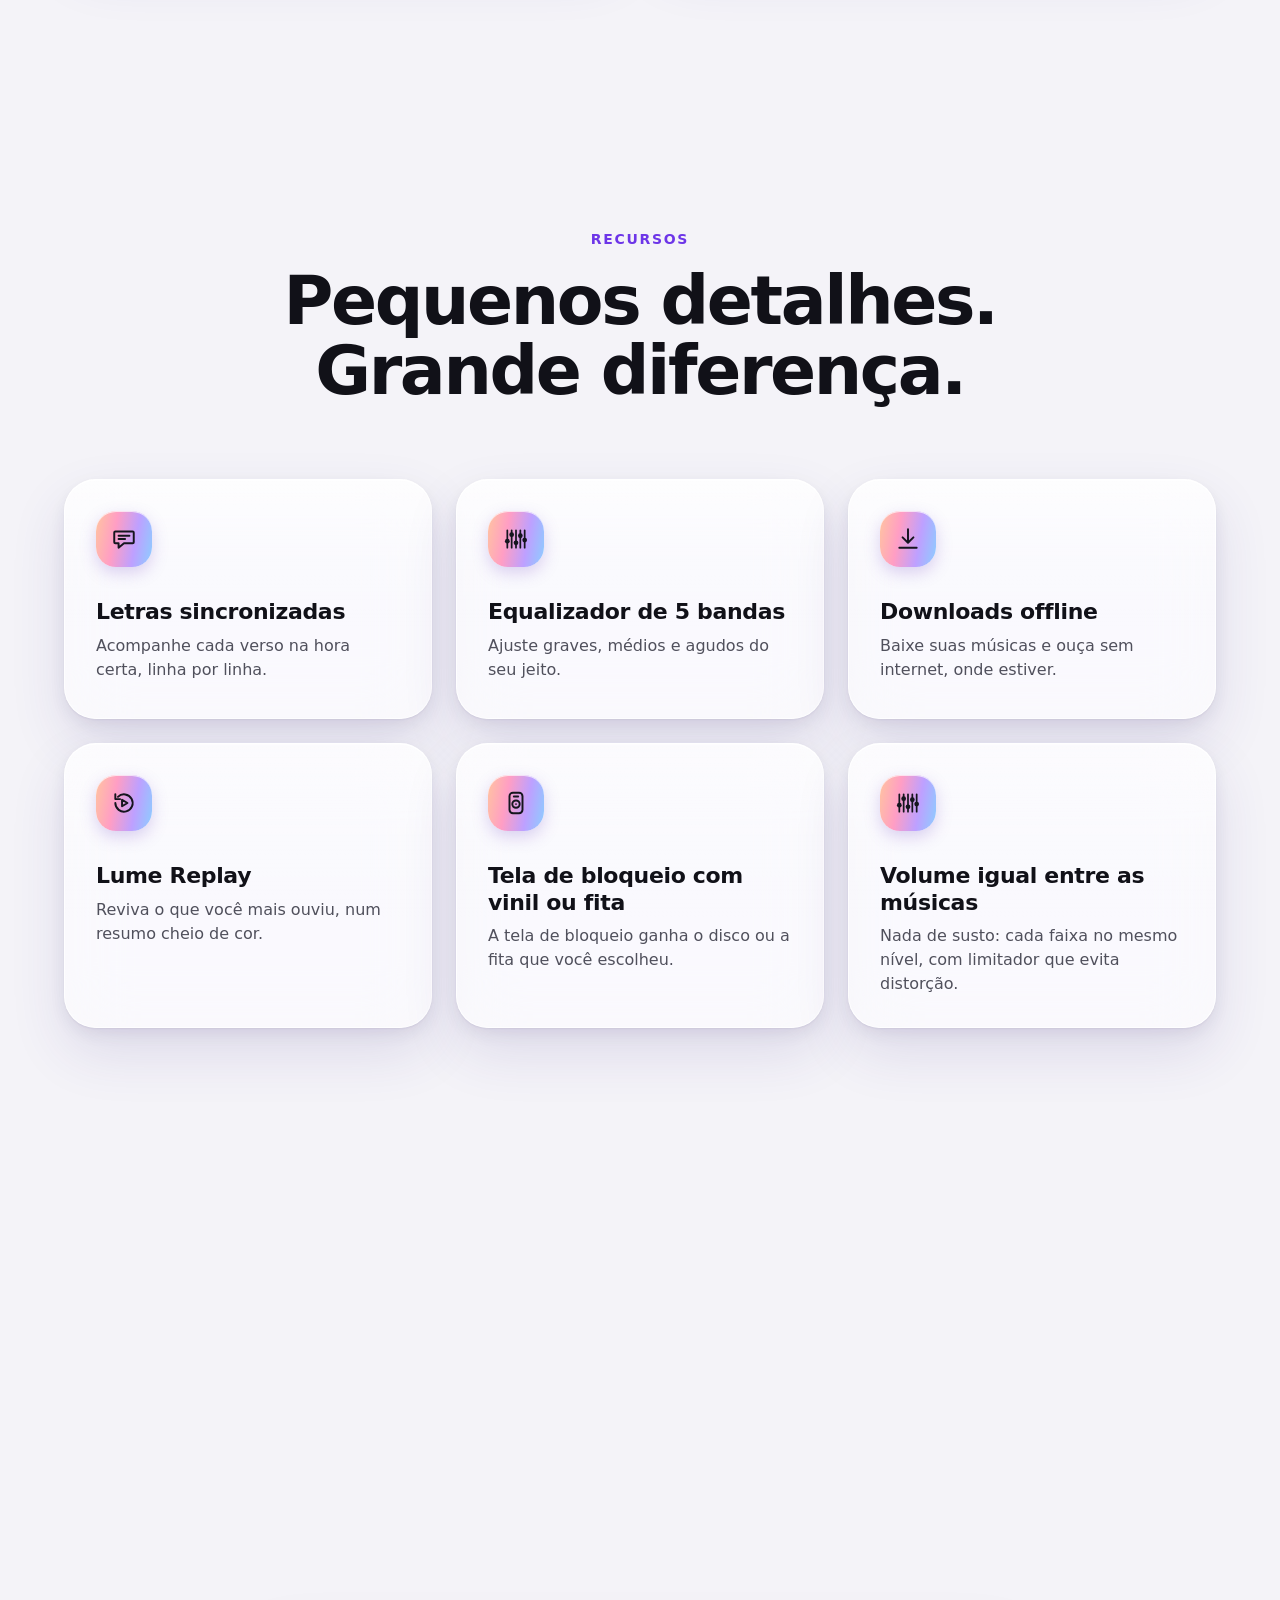
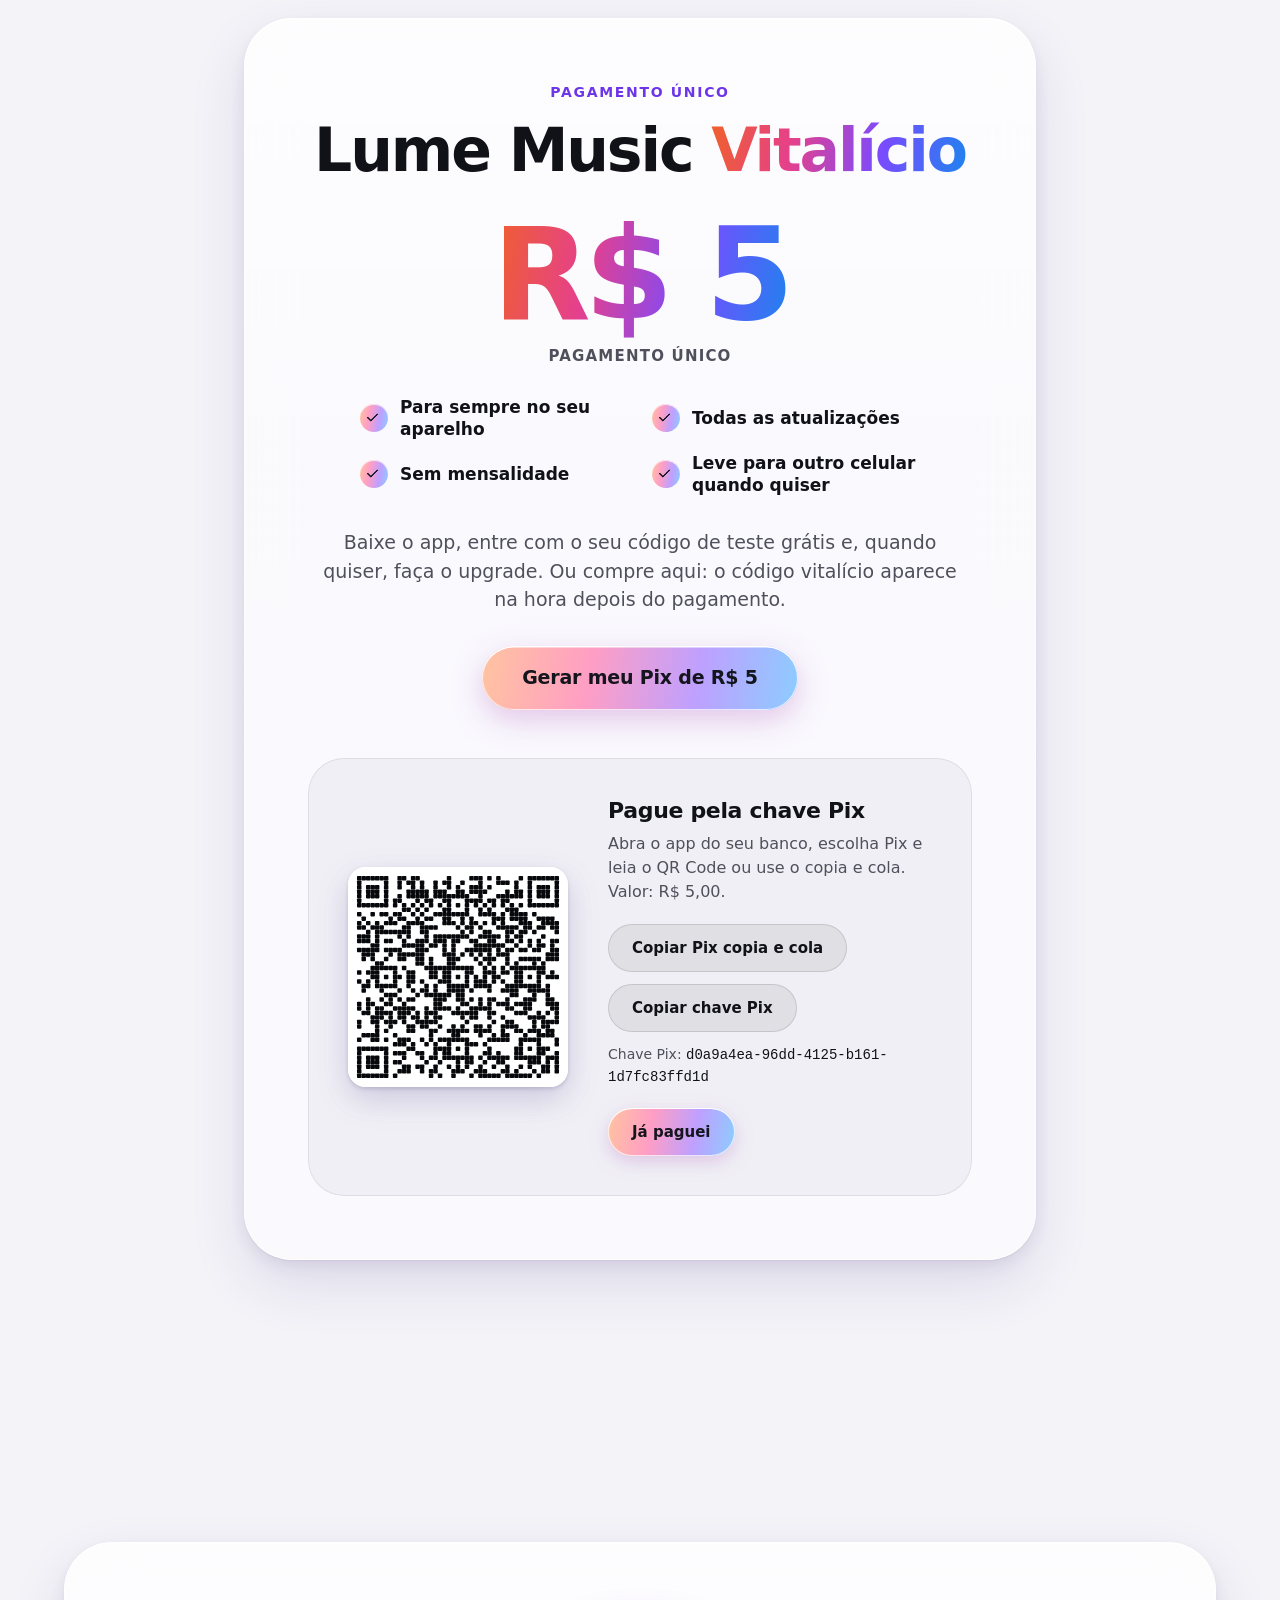
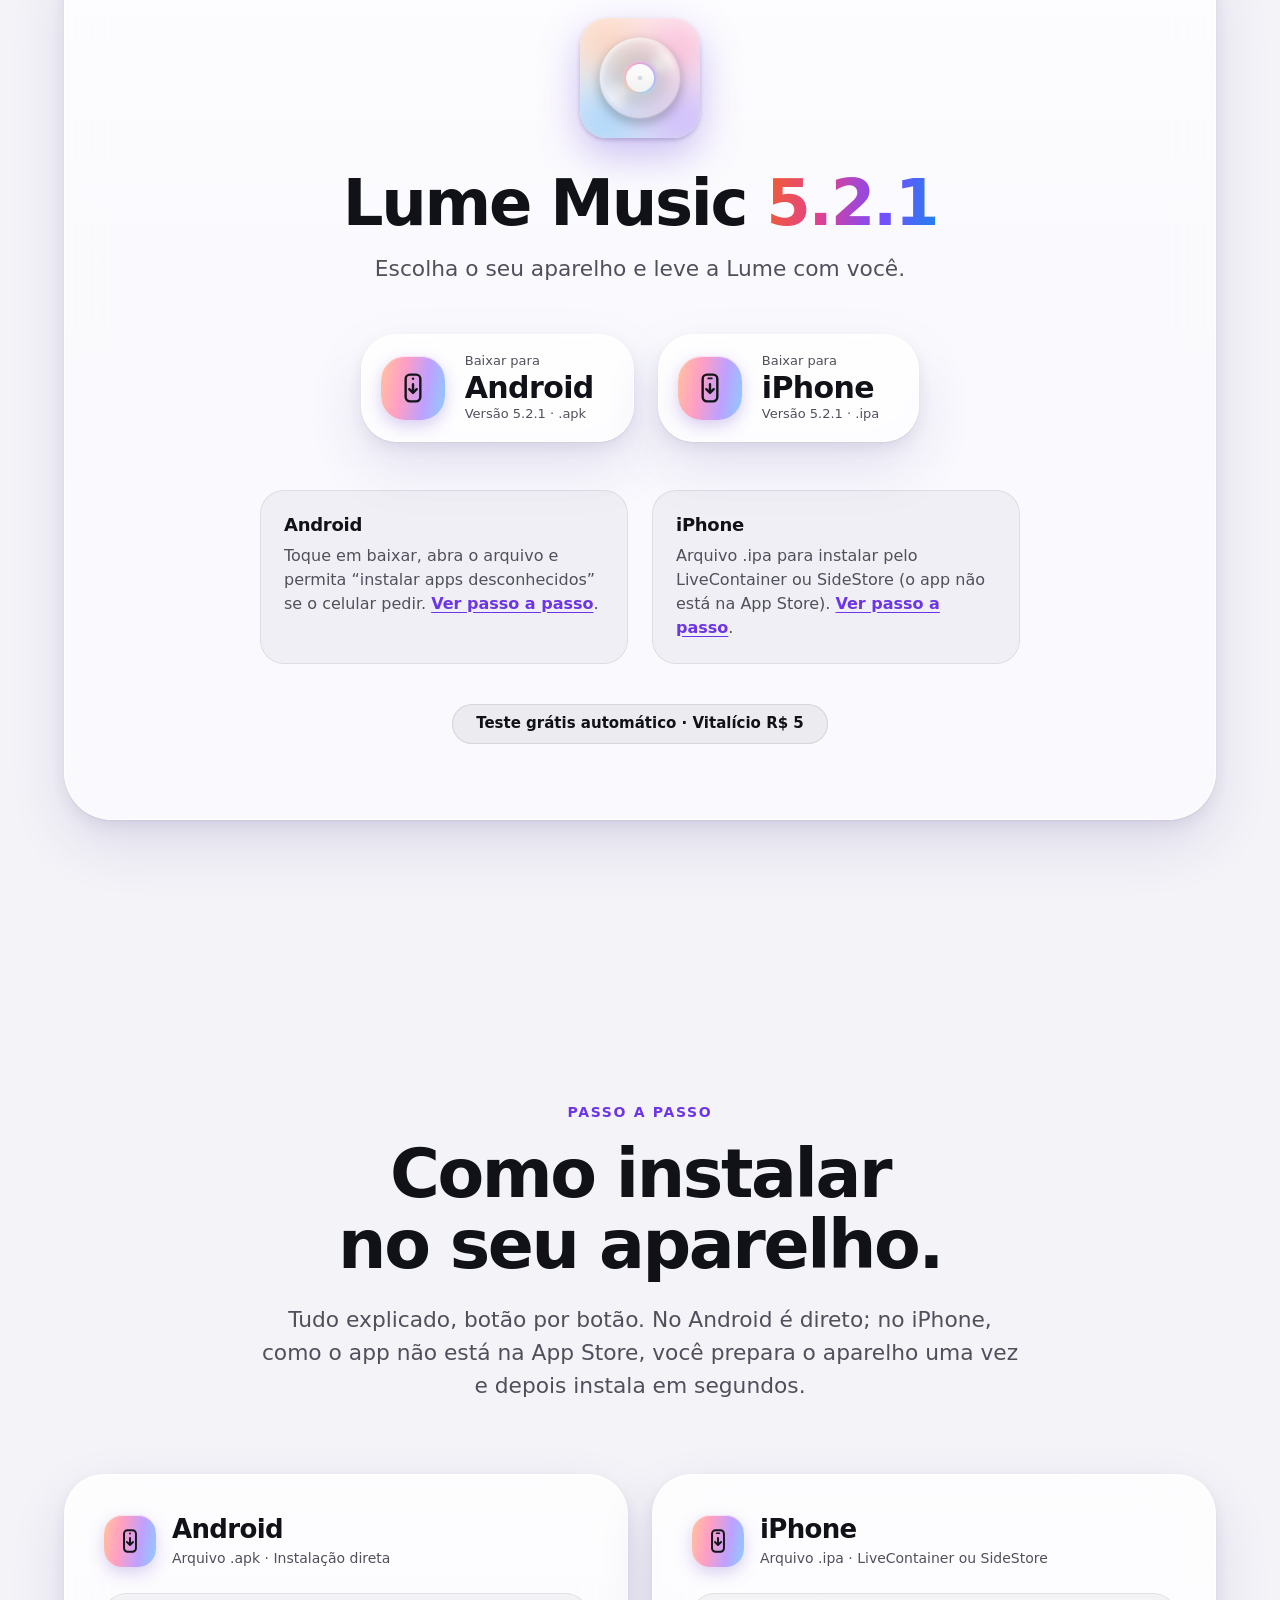
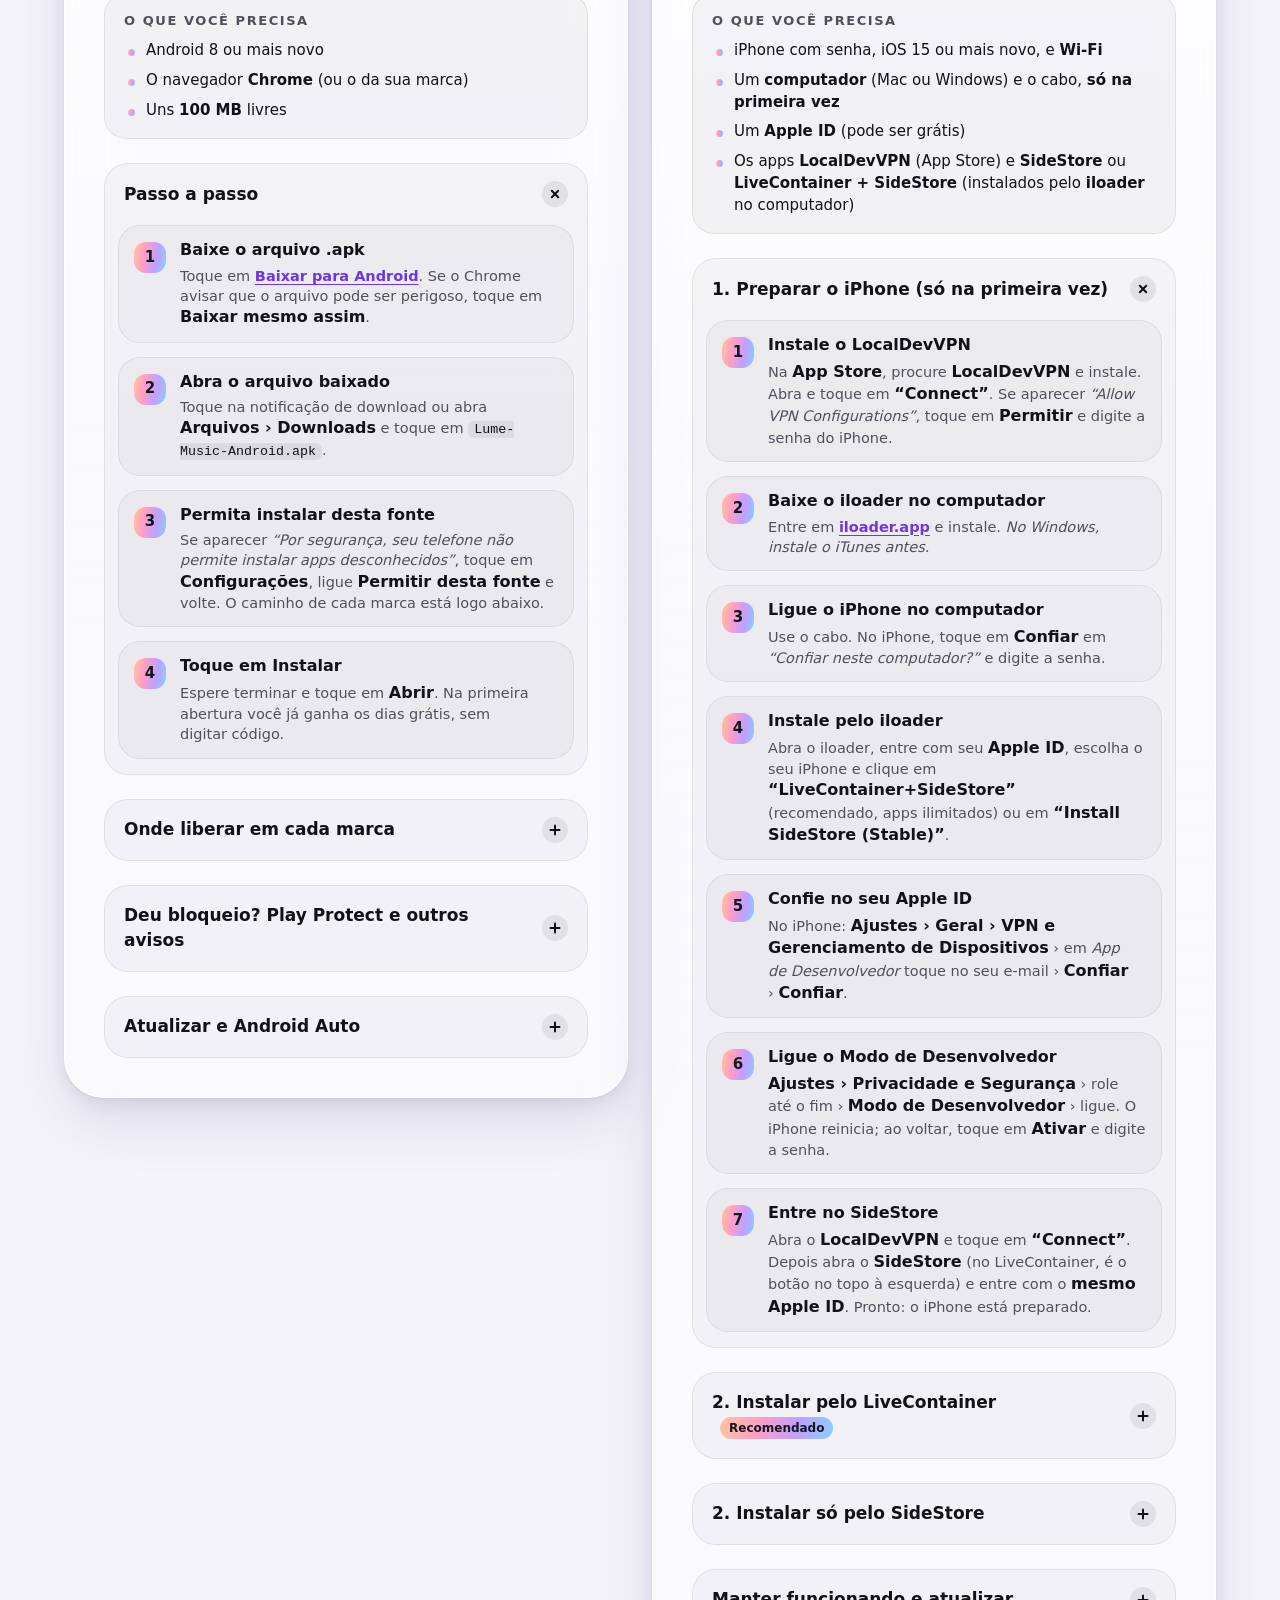
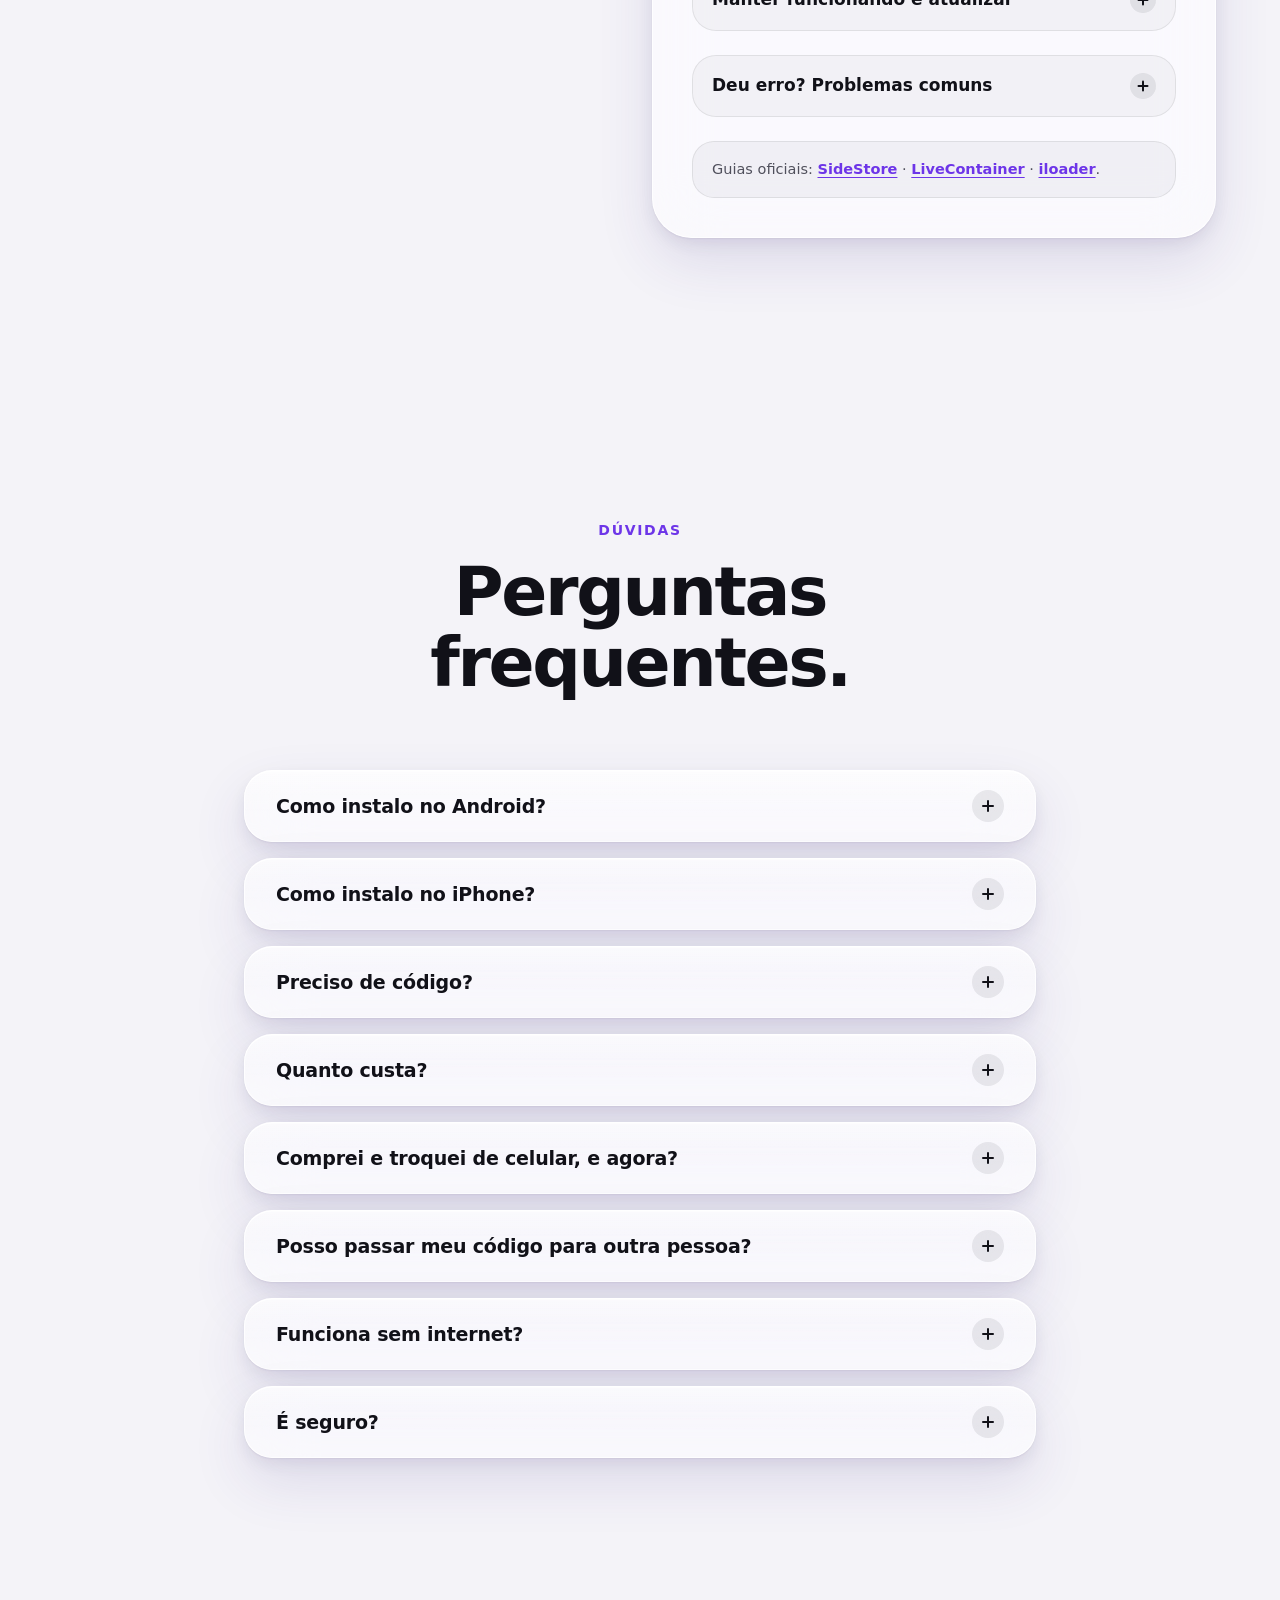
==== commit 80703a16: "Site: guia de instalação detalhado (iloader + LocalDevVPN + SideStore/LiveContainer; Android por mar" ====
--- a/docs/index.html
+++ b/docs/index.html
@@ -396,55 +396,62 @@
     <div class="sec-head">
       <p class="eyebrow" data-reveal>Passo a passo</p>
       <h2 data-reveal style="--d:80ms">Como instalar no seu aparelho.</h2>
-      <p class="lead" data-reveal style="--d:160ms">A instalação é rápida e segura. Veja abaixo o guia completo para Android (inclusive se aparecer bloqueio do Play Protect) e para iPhone.</p>
-    </div>
-
+      <p class="lead" data-reveal style="--d:160ms">Tudo explicado, botão por botão. No Android é direto; no iPhone, como o app não está na App Store, você prepara o aparelho uma vez e depois instala em segundos.</p>
+    </div>
     <div class="install-grid" data-stagger>
       <article class="install-card glass" data-os="android" data-reveal data-spec>
         <div class="install-card__head">
           <span class="install-card__ico"><svg width="26" height="26" aria-hidden="true"><use href="#i-dl-android"/></svg></span>
-          <div>
-            <h3>Android <span class="install-tag">Seu aparelho</span></h3>
-            <p class="install-card__sub">Arquivo .apk · Instalação direta</p>
-          </div>
-        </div>
-
-        <ol class="install-steps">
-          <li><b>1</b><span><strong>Baixe o arquivo .apk</strong><small>Toque em <a class="fine__link" href="#baixar">Baixar para Android</a> e aguarde o download terminar.</small></span></li>
-          <li><b>2</b><span><strong>Abra o arquivo baixado</strong><small>Toque na notificação de download concluído ou abra a pasta <em>Downloads</em> e toque em <code>Lume-Music-Android.apk</code>.</small></span></li>
-          <li><b>3</b><span><strong>Permita apps desconhecidos</strong><small>Se o celular pedir permissão para o navegador (Chrome, Samsung Internet etc.), toque em <strong>Configurações</strong>, ligue <strong>Permitir desta fonte</strong>, volte e toque em <strong>Instalar</strong>.</small></span></li>
-        </ol>
-
-        <div class="install-alert">
-          <p class="install-alert__title">E se o Android ou o Play Protect bloquear?</p>
-          <ul class="install-alert__list">
-            <li><strong>Aviso “App não seguro bloqueado”:</strong> como o Lume Music não está na Play Store, o Play Protect pode mostrar um alerta. Toque em <strong>Mais detalhes</strong> e depois em <strong>Instalar mesmo assim</strong>.</li>
-            <li><strong>Se aparecer só o botão “OK” (bloqueio total):</strong> abra a <strong>Play Store › toque na sua foto no topo › Play Protect › engrenagem (⚙) › desative temporariamente “Verificar apps com o Play Protect”</strong>. Instale o Lume Music e depois pode ligar de volta.</li>
-            <li><strong>Aviso “Configuração restrita” (Android 13, 14 ou 15):</strong> vá em <strong>Configurações › Apps › [seu navegador] › ⋮ (três pontinhos no topo) › Permitir configurações restritas</strong>, e abra o arquivo <code>.apk</code> novamente.</li>
-          </ul>
-        </div>
+          <div><h3>Android <span class="install-tag">Seu aparelho</span></h3><p class="install-card__sub">Arquivo .apk · Instalação direta</p></div>
+        </div>
+        <div class="need"><p class="need__t">O que você precisa</p><ul class="need__list"><li>Android 8 ou mais novo</li><li>O navegador <strong>Chrome</strong> (ou o da sua marca)</li><li>Uns <strong>100 MB</strong> livres</li></ul></div>
+        <details class="guide" open><summary><span>Passo a passo</span><i aria-hidden="true"></i></summary><div class="guide__body"><ol class="install-steps"><li><b>1</b><span><strong>Baixe o arquivo .apk</strong><small>Toque em <a class="fine__link" href="#baixar">Baixar para Android</a>. Se o Chrome avisar que o arquivo pode ser perigoso, toque em <strong>Baixar mesmo assim</strong>.</small></span></li><li><b>2</b><span><strong>Abra o arquivo baixado</strong><small>Toque na notificação de download ou abra <strong>Arquivos › Downloads</strong> e toque em <code>Lume-Music-Android.apk</code>.</small></span></li><li><b>3</b><span><strong>Permita instalar desta fonte</strong><small>Se aparecer <em>“Por segurança, seu telefone não permite instalar apps desconhecidos”</em>, toque em <strong>Configurações</strong>, ligue <strong>Permitir desta fonte</strong> e volte. O caminho de cada marca está logo abaixo.</small></span></li><li><b>4</b><span><strong>Toque em Instalar</strong><small>Espere terminar e toque em <strong>Abrir</strong>. Na primeira abertura você já ganha os dias grátis, sem digitar código.</small></span></li></ol></div></details>
+        <details class="guide"><summary><span>Onde liberar em cada marca</span><i aria-hidden="true"></i></summary><div class="guide__body"><ul class="guide__list">
+<li><strong>Samsung (One UI 6 ou mais novo):</strong> primeiro desligue o <strong>Bloqueador automático</strong>: <strong>Configurações › Segurança e privacidade › Bloqueador automático</strong> › desligue a chave (pede senha ou digital). Depois: <strong>Configurações › Aplicativos › ⋮ › Acesso especial › Instalar aplicativos desconhecidos</strong> › <strong>Chrome</strong> (ou <strong>Meus Arquivos</strong>) › <strong>Permitido</strong>. Pode religar o Bloqueador depois de instalar (mas com ele ligado, atualizações do Lume Music não instalam).</li>
+<li><strong>Xiaomi, Redmi e POCO (HyperOS / MIUI):</strong> <strong>Configurações › Privacidade e proteção</strong> (ou <strong>Apps</strong>) › <strong>Permissões especiais › Instalar apps desconhecidos</strong> › <strong>Chrome</strong> › <strong>Permitir</strong>. Se aparecer a verificação de segurança, aguarde e toque em <strong>Continuar instalação</strong>. O nome do menu muda um pouco de versão para versão.</li>
+<li><strong>Motorola, Pixel e Android puro:</strong> <strong>Configurações › Apps › Acesso especial a apps › Instalar apps desconhecidos › Chrome › Permitir desta fonte</strong>.</li>
+</ul></div></details>
+        <details class="guide"><summary><span>Deu bloqueio? Play Protect e outros avisos</span><i aria-hidden="true"></i></summary><div class="guide__body"><ul class="guide__list">
+<li><strong>“App bloqueado” / alerta do Play Protect:</strong> como o Lume Music não está na Play Store, o Play Protect pode avisar. Toque em <strong>Mais detalhes</strong> e depois em <strong>Instalar mesmo assim</strong>.</li>
+<li><strong>Só aparece o botão “OK”:</strong> abra a <strong>Play Store</strong> › sua foto no topo › <strong>Play Protect</strong> › ⚙ › desligue <strong>Verificar apps com o Play Protect</strong>, instale o Lume Music e depois religue.</li>
+<li><strong>“Configuração restrita” (Android 13 a 15):</strong> <strong>Configurações › Apps › Chrome › ⋮</strong> (no topo) › <strong>Permitir configurações restritas</strong> e abra o .apk de novo.</li>
+<li><strong>“Instalação bloqueada” na Samsung:</strong> o Bloqueador automático está ligado (veja acima).</li>
+<li><strong>“App não instalado”:</strong> sobra pouco espaço ou o download veio incompleto. Libere espaço, baixe de novo e instale <strong>por cima</strong>, sem desinstalar.</li>
+</ul></div></details>
+        <details class="guide"><summary><span>Atualizar e Android Auto</span><i aria-hidden="true"></i></summary><div class="guide__body"><ul class="guide__list">
+<li>O app avisa quando sai versão nova (ou toque em <strong>Ajustes › Verificar atualizações</strong>). O download e a instalação acontecem dentro do próprio app.</li>
+<li>Sempre instale <strong>por cima</strong> da versão anterior, <strong>sem desinstalar</strong>: assim playlists, curtidas e seu acesso continuam salvos.</li>
+<li>No <strong>Android Auto</strong>, apps instalados fora da Play Store aparecem depois de ligar <em>Fontes desconhecidas</em>: no app Android Auto › Configurações › toque 10 vezes em <strong>Versão</strong> › ⋮ › <strong>Configurações do desenvolvedor</strong> › <strong>Fontes desconhecidas</strong>.</li>
+</ul></div></details>
       </article>
-
-      <article class="install-card glass" data-os="ios" data-reveal data-spec>
+      <article class="install-card glass" data-os="ios" data-reveal data-spec style="--d:80ms">
         <div class="install-card__head">
           <span class="install-card__ico"><svg width="26" height="26" aria-hidden="true"><use href="#i-dl-iphone"/></svg></span>
-          <div>
-            <h3>iPhone <span class="install-tag">Seu aparelho</span></h3>
-            <p class="install-card__sub">Arquivo .ipa · LiveContainer ou SideStore</p>
-          </div>
-        </div>
-
-        <ol class="install-steps">
-          <li><b>1</b><span><strong>Baixe o arquivo .ipa pelo Safari</strong><small>Toque em <a class="fine__link" href="#baixar">Baixar para iPhone</a> e confirme em <strong>Baixar</strong>. O arquivo fica salvo em <strong>Arquivos › Downloads</strong>.</small></span></li>
-          <li><b>2</b><span><strong>Abra o LiveContainer ou SideStore</strong><small>Como o Lume Music não está na App Store, a instalação no iPhone é feita por um instalador de arquivos <code>.ipa</code> (recomendamos <strong>LiveContainer</strong> ou <strong>SideStore</strong>).</small></span></li>
-          <li><b>3</b><span><strong>Importe o Lume Music</strong><small>No instalador, toque no botão <strong>+</strong> no topo, abra a pasta <em>Downloads</em> e escolha o arquivo <code>Lume-Music-iPhone.ipa</code>.</small></span></li>
-          <li><b>4</b><span><strong>Confie no certificado (se pedir na 1ª vez)</strong><small>Se aparecer <em>“Desenvolvedor Não Confiável”</em>, abra <strong>Ajustes › Geral › Gestão de VPN e Dispositivo</strong>, toque no certificado e escolha <strong>Confiar</strong>.</small></span></li>
-          <li><b>5</b><span><strong>Abra e aproveite</strong><small>Toque no ícone do <strong>Lume Music</strong>. Na primeira abertura você já ganha dias grátis automáticos, sem precisar digitar código.</small></span></li>
-        </ol>
-
-        <div class="install-note">
-          <p><strong>Já usa o Lume Music e quer atualizar?</strong> A partir da versão 5.1.6 o próprio app avisa quando sai atualização nova (ou toque em <strong>Ajustes → Verificar atualizações</strong>). No Android, o download e a instalação acontecem direto dentro do app; no iPhone, basta baixar o .ipa e importar por cima no LiveContainer — suas playlists, curtidas e seu acesso continuam salvos.</p>
-        </div>
+          <div><h3>iPhone <span class="install-tag">Seu aparelho</span></h3><p class="install-card__sub">Arquivo .ipa · LiveContainer ou SideStore</p></div>
+        </div>
+        <div class="need"><p class="need__t">O que você precisa</p><ul class="need__list">
+<li>iPhone com senha, iOS 15 ou mais novo, e <strong>Wi-Fi</strong></li>
+<li>Um <strong>computador</strong> (Mac ou Windows) e o cabo, <strong>só na primeira vez</strong></li>
+<li>Um <strong>Apple ID</strong> (pode ser grátis)</li>
+<li>Os apps <strong>LocalDevVPN</strong> (App Store) e <strong>SideStore</strong> ou <strong>LiveContainer + SideStore</strong> (instalados pelo <strong>iloader</strong> no computador)</li>
+</ul></div>
+        <details class="guide" open><summary><span>1. Preparar o iPhone (só na primeira vez)</span><i aria-hidden="true"></i></summary><div class="guide__body"><ol class="install-steps"><li><b>1</b><span><strong>Instale o LocalDevVPN</strong><small>Na <strong>App Store</strong>, procure <strong>LocalDevVPN</strong> e instale. Abra e toque em <strong>“Connect”</strong>. Se aparecer <em>“Allow VPN Configurations”</em>, toque em <strong>Permitir</strong> e digite a senha do iPhone.</small></span></li><li><b>2</b><span><strong>Baixe o iloader no computador</strong><small>Entre em <a class="fine__link" href="https://iloader.app" target="_blank" rel="noopener">iloader.app</a> e instale. <em>No Windows, instale o iTunes antes.</em></small></span></li><li><b>3</b><span><strong>Ligue o iPhone no computador</strong><small>Use o cabo. No iPhone, toque em <strong>Confiar</strong> em <em>“Confiar neste computador?”</em> e digite a senha.</small></span></li><li><b>4</b><span><strong>Instale pelo iloader</strong><small>Abra o iloader, entre com seu <strong>Apple ID</strong>, escolha o seu iPhone e clique em <strong>“LiveContainer+SideStore”</strong> (recomendado, apps ilimitados) ou em <strong>“Install SideStore (Stable)”</strong>.</small></span></li><li><b>5</b><span><strong>Confie no seu Apple ID</strong><small>No iPhone: <strong>Ajustes › Geral › VPN e Gerenciamento de Dispositivos</strong> › em <em>App de Desenvolvedor</em> toque no seu e-mail › <strong>Confiar</strong> › <strong>Confiar</strong>.</small></span></li><li><b>6</b><span><strong>Ligue o Modo de Desenvolvedor</strong><small><strong>Ajustes › Privacidade e Segurança</strong> › role até o fim › <strong>Modo de Desenvolvedor</strong> › ligue. O iPhone reinicia; ao voltar, toque em <strong>Ativar</strong> e digite a senha.</small></span></li><li><b>7</b><span><strong>Entre no SideStore</strong><small>Abra o <strong>LocalDevVPN</strong> e toque em <strong>“Connect”</strong>. Depois abra o <strong>SideStore</strong> (no LiveContainer, é o botão no topo à esquerda) e entre com o <strong>mesmo Apple ID</strong>. Pronto: o iPhone está preparado.</small></span></li></ol></div></details>
+        <details class="guide"><summary><span>2. Instalar pelo LiveContainer <em class="guide__tag">Recomendado</em></span><i aria-hidden="true"></i></summary><div class="guide__body"><ol class="install-steps"><li><b>1</b><span><strong>Baixe o Lume Music pelo Safari</strong><small>Toque em <a class="fine__link" href="#baixar">Baixar para iPhone</a> e confirme. O arquivo vai para <strong>Arquivos › Downloads</strong>.</small></span></li><li><b>2</b><span><strong>Importe o certificado (só na 1ª vez)</strong><small>Com o LocalDevVPN conectado, abra o SideStore de dentro do LiveContainer › <strong>My Apps</strong> › <strong>“Refresh All”</strong>. Feche, volte ao LiveContainer › <strong>Settings</strong> › <strong>“Import Certificate from SideStore”</strong> › <strong>OK</strong>. O botão passa a dizer <em>“Remove Certificate”</em>.</small></span></li><li><b>3</b><span><strong>Adicione o Lume Music</strong><small>No LiveContainer, toque no <strong>+</strong> no canto superior direito, abra <strong>Downloads</strong> e escolha <code>Lume-Music-iPhone.ipa</code>.</small></span></li><li><b>4</b><span><strong>Abra e aproveite</strong><small>Toque no <strong>Lume Music</strong> na lista. Na primeira abertura você já ganha os dias grátis, sem digitar código.</small></span></li></ol></div></details>
+        <details class="guide"><summary><span>2. Instalar só pelo SideStore</span><i aria-hidden="true"></i></summary><div class="guide__body"><ol class="install-steps"><li><b>1</b><span><strong>Baixe o Lume Music pelo Safari</strong><small>Toque em <a class="fine__link" href="#baixar">Baixar para iPhone</a> e confirme. O arquivo vai para <strong>Arquivos › Downloads</strong>.</small></span></li><li><b>2</b><span><strong>Ligue o LocalDevVPN</strong><small>Abra o LocalDevVPN e toque em <strong>“Connect”</strong>. Sem ele, o SideStore não instala nem renova apps.</small></span></li><li><b>3</b><span><strong>Instale pelo SideStore</strong><small>Abra o SideStore › aba <strong>My Apps</strong> › toque no <strong>+</strong> › escolha <code>Lume-Music-iPhone.ipa</code> e espere terminar.</small></span></li><li><b>4</b><span><strong>Abra e aproveite</strong><small>O Lume Music aparece na tela inicial. Na primeira abertura você já ganha os dias grátis.</small></span></li></ol></div></details>
+        <details class="guide"><summary><span>Manter funcionando e atualizar</span><i aria-hidden="true"></i></summary><div class="guide__body"><ul class="guide__list">
+<li><strong>A cada 7 dias</strong> (limite da Apple para Apple ID grátis): ligue o <strong>LocalDevVPN</strong>, abra o SideStore › <strong>My Apps</strong> › <strong>“Refresh All”</strong>. Seus dados continuam.</li>
+<li>Com Apple ID grátis, o SideStore deixa até <strong>3 apps</strong> ativos ao mesmo tempo. O <strong>LiveContainer</strong> resolve isso: dentro dele cabem quantos apps você quiser.</li>
+<li><strong>Atualizar o Lume Music:</strong> o app avisa sozinho. Baixe o .ipa novo e adicione por cima (LiveContainer: <strong>+</strong>; SideStore: <strong>+</strong> em My Apps). Playlists, curtidas e acesso continuam salvos.</li>
+</ul></div></details>
+        <details class="guide"><summary><span>Deu erro? Problemas comuns</span><i aria-hidden="true"></i></summary><div class="guide__body"><ul class="guide__list">
+<li><strong>Erro de conexão / “VPN not connected”:</strong> confirme Wi-Fi ligado (dados móveis não servem) e o LocalDevVPN em <em>Connected</em>. Feche e abra o SideStore. Desligue bloqueadores de anúncio/DNS enquanto instala.</li>
+<li><strong>“Pairing file” inválido</strong> (depois de atualizar ou restaurar o iPhone): ligue no computador, abra o iloader › <strong>“Delete Stored Pairing”</strong> › toque em Confiar no iPhone › <strong>“Manage Pairing File”</strong> › <strong>“Place”</strong> ao lado de SideStore.</li>
+<li><strong>O app parou de abrir:</strong> passaram os 7 dias. Ligue o LocalDevVPN e toque em <strong>“Refresh All”</strong> no SideStore.</li>
+<li><strong>“Desenvolvedor não confiável”:</strong> faça o passo 5 da preparação (VPN e Gerenciamento de Dispositivos › Confiar).</li>
+<li><strong>No LiveContainer, “Certificate not found”:</strong> no SideStore embutido › Settings › <strong>“Export Signing Certificate…”</strong>, crie uma senha e salve; no LiveContainer › Settings › <strong>“Import Certificate”</strong>, escolha o arquivo e digite a senha.</li>
+<li>Dentro do LiveContainer o <strong>widget</strong> da tela inicial não aparece (limite do LiveContainer). Instalando direto pelo SideStore ele funciona.</li>
+</ul></div></details>
+        <p class="install-note">Guias oficiais: <a class="fine__link" href="https://docs.sidestore.io/docs/installation/prerequisites" target="_blank" rel="noopener">SideStore</a> · <a class="fine__link" href="https://github.com/LiveContainer/LiveContainer" target="_blank" rel="noopener">LiveContainer</a> · <a class="fine__link" href="https://iloader.app" target="_blank" rel="noopener">iloader</a>.</p>
       </article>
     </div>
   </div>
--- a/docs/styles.css
+++ b/docs/styles.css
@@ -529,3 +529,25 @@
   .js [data-reveal] { opacity: 1; transform: none; filter: none; }
   .tilt { transform: none; }
 }
+
+/* ---- guia de instalação detalhado ---- */
+.need { padding: 18px 20px; border-radius: 22px; background: color-mix(in srgb, var(--ink) 4%, transparent); box-shadow: inset 0 0 0 1px color-mix(in srgb, var(--ink) 8%, transparent); }
+.need__t { font-size: 13px; font-weight: 700; letter-spacing: .12em; text-transform: uppercase; color: var(--ink2); margin-bottom: 10px; }
+.need__list { list-style: none; display: grid; gap: 8px; padding: 0; margin: 0; }
+.need__list li { position: relative; padding-left: 22px; font-size: 15px; line-height: 1.45; color: var(--ink); }
+.need__list li::before { content: ""; position: absolute; left: 4px; top: .6em; width: 7px; height: 7px; border-radius: 50%; background: var(--prism); }
+.guide { border-radius: 24px; background: color-mix(in srgb, var(--ink) 3%, transparent); box-shadow: inset 0 0 0 1px color-mix(in srgb, var(--ink) 8%, transparent); }
+.guide summary { list-style: none; cursor: pointer; display: flex; align-items: center; justify-content: space-between; gap: 12px; padding: 18px 20px; font-size: 17px; font-weight: 650; color: var(--ink); }
+.guide summary::-webkit-details-marker { display: none; }
+.guide summary i { position: relative; width: 26px; height: 26px; border-radius: 50%; flex: none; background: color-mix(in srgb, var(--ink) 8%, transparent); transition: transform .35s cubic-bezier(.2,.8,.2,1); }
+.guide summary i::before, .guide summary i::after { content: ""; position: absolute; left: 50%; top: 50%; width: 11px; height: 2px; border-radius: 2px; background: var(--ink); transform: translate(-50%,-50%); }
+.guide summary i::after { transform: translate(-50%,-50%) rotate(90deg); }
+.guide[open] summary i { transform: rotate(135deg); }
+.guide__tag { margin-left: 8px; display: inline-flex; align-items: center; height: 22px; padding: 0 9px; border-radius: 999px; font-size: 12px; font-style: normal; font-weight: 650; background: var(--prism); color: #15151e; vertical-align: 2px; }
+.guide__body { padding: 0 14px 16px; }
+.guide__body .install-steps li { background: color-mix(in srgb, var(--ink) 3%, transparent); }
+.guide__list { display: grid; gap: 10px; padding: 0 6px 0 24px; margin: 0; }
+.guide__list li { font-size: 14.5px; line-height: 1.5; color: var(--ink2); }
+.guide__list strong { color: var(--ink); }
+.guide[open] .guide__body { animation: faqIn .5s cubic-bezier(.2,.8,.2,1); }
+.install-card code { font-size: .92em; padding: 1px 6px; border-radius: 6px; background: color-mix(in srgb, var(--ink) 7%, transparent); }
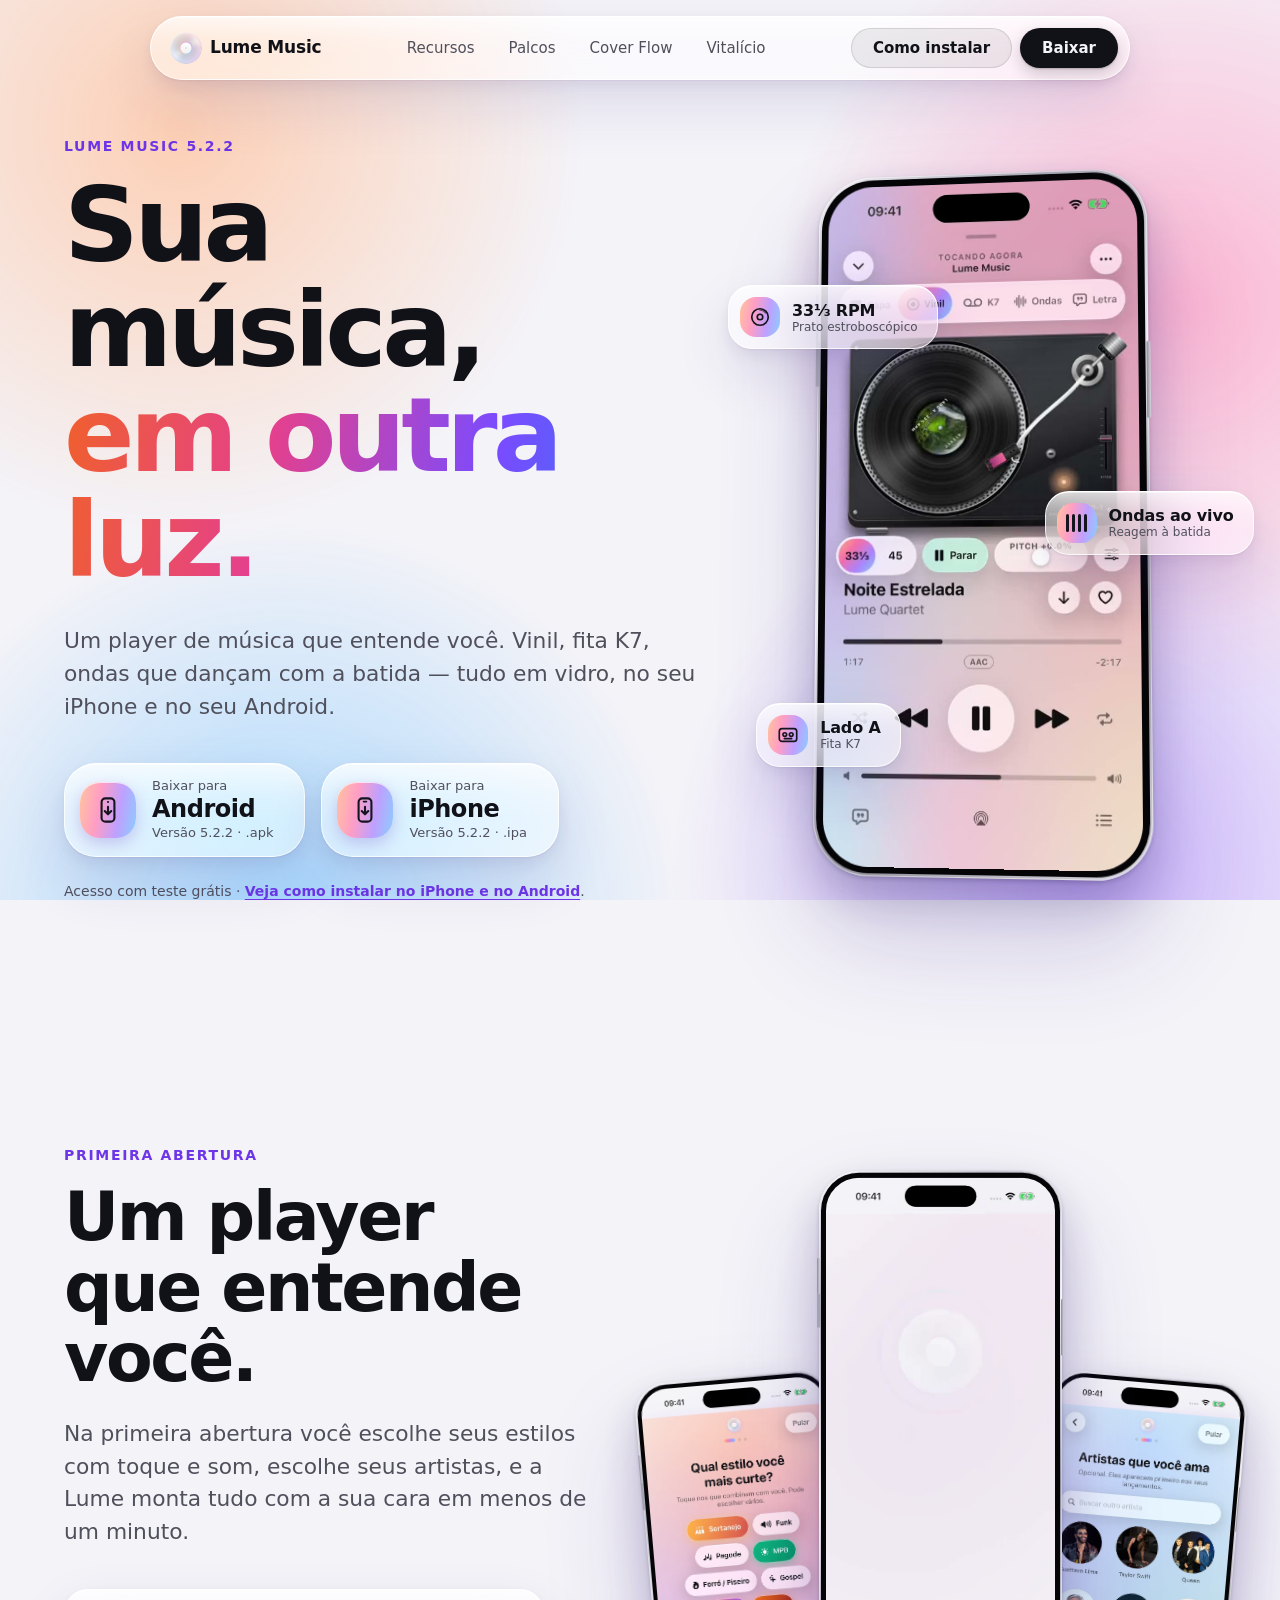
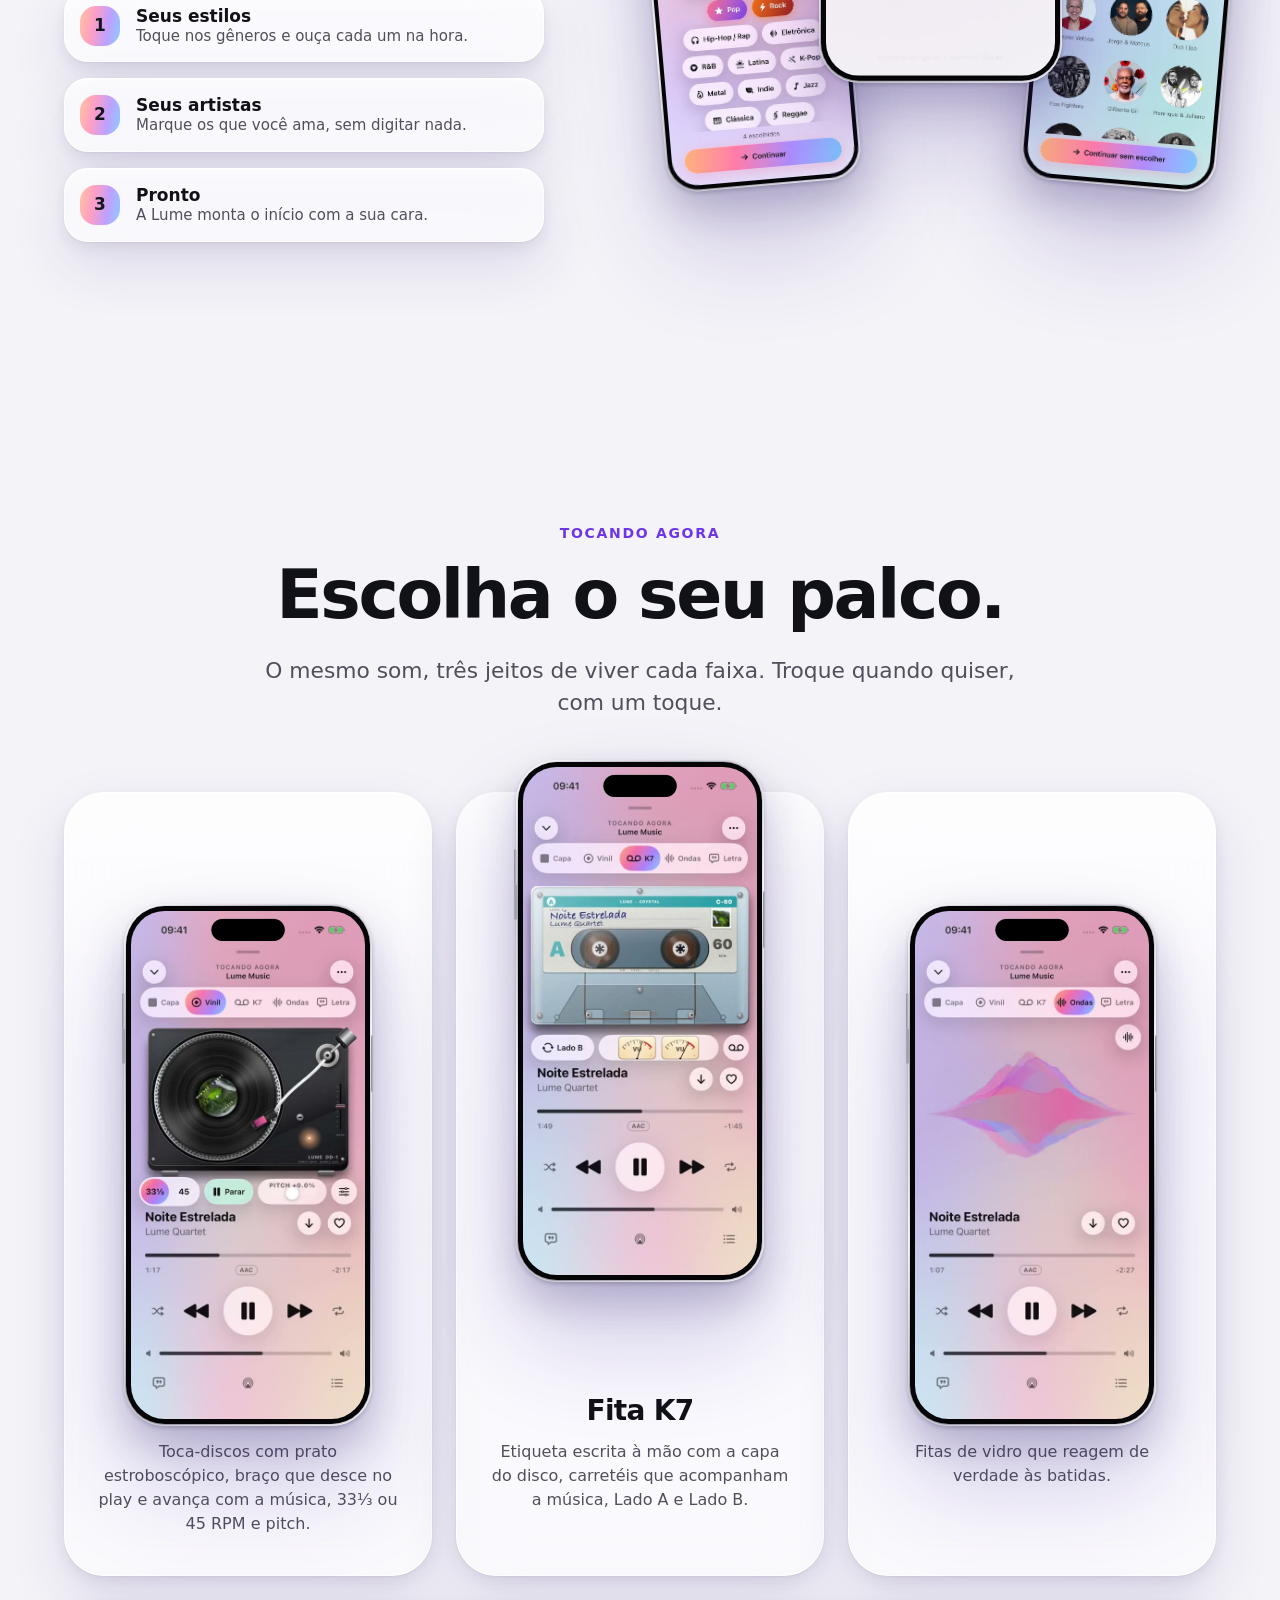
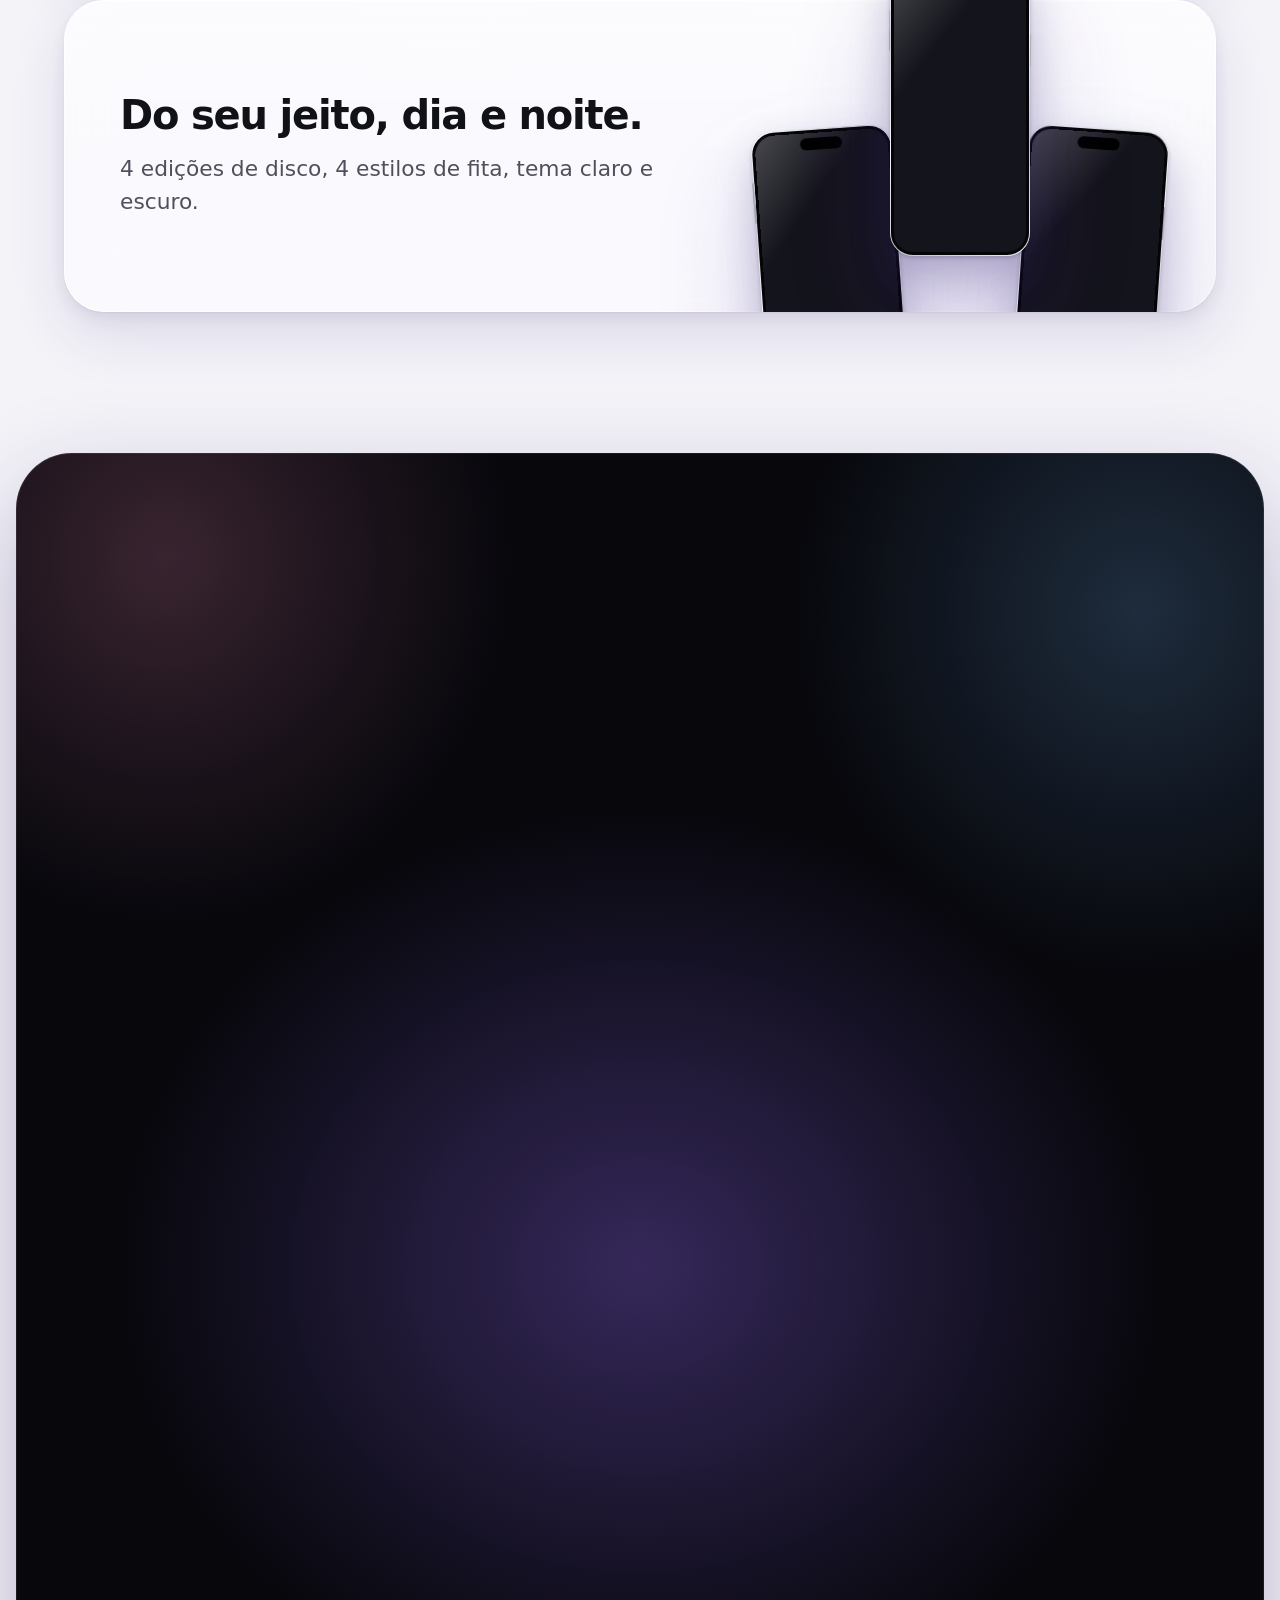
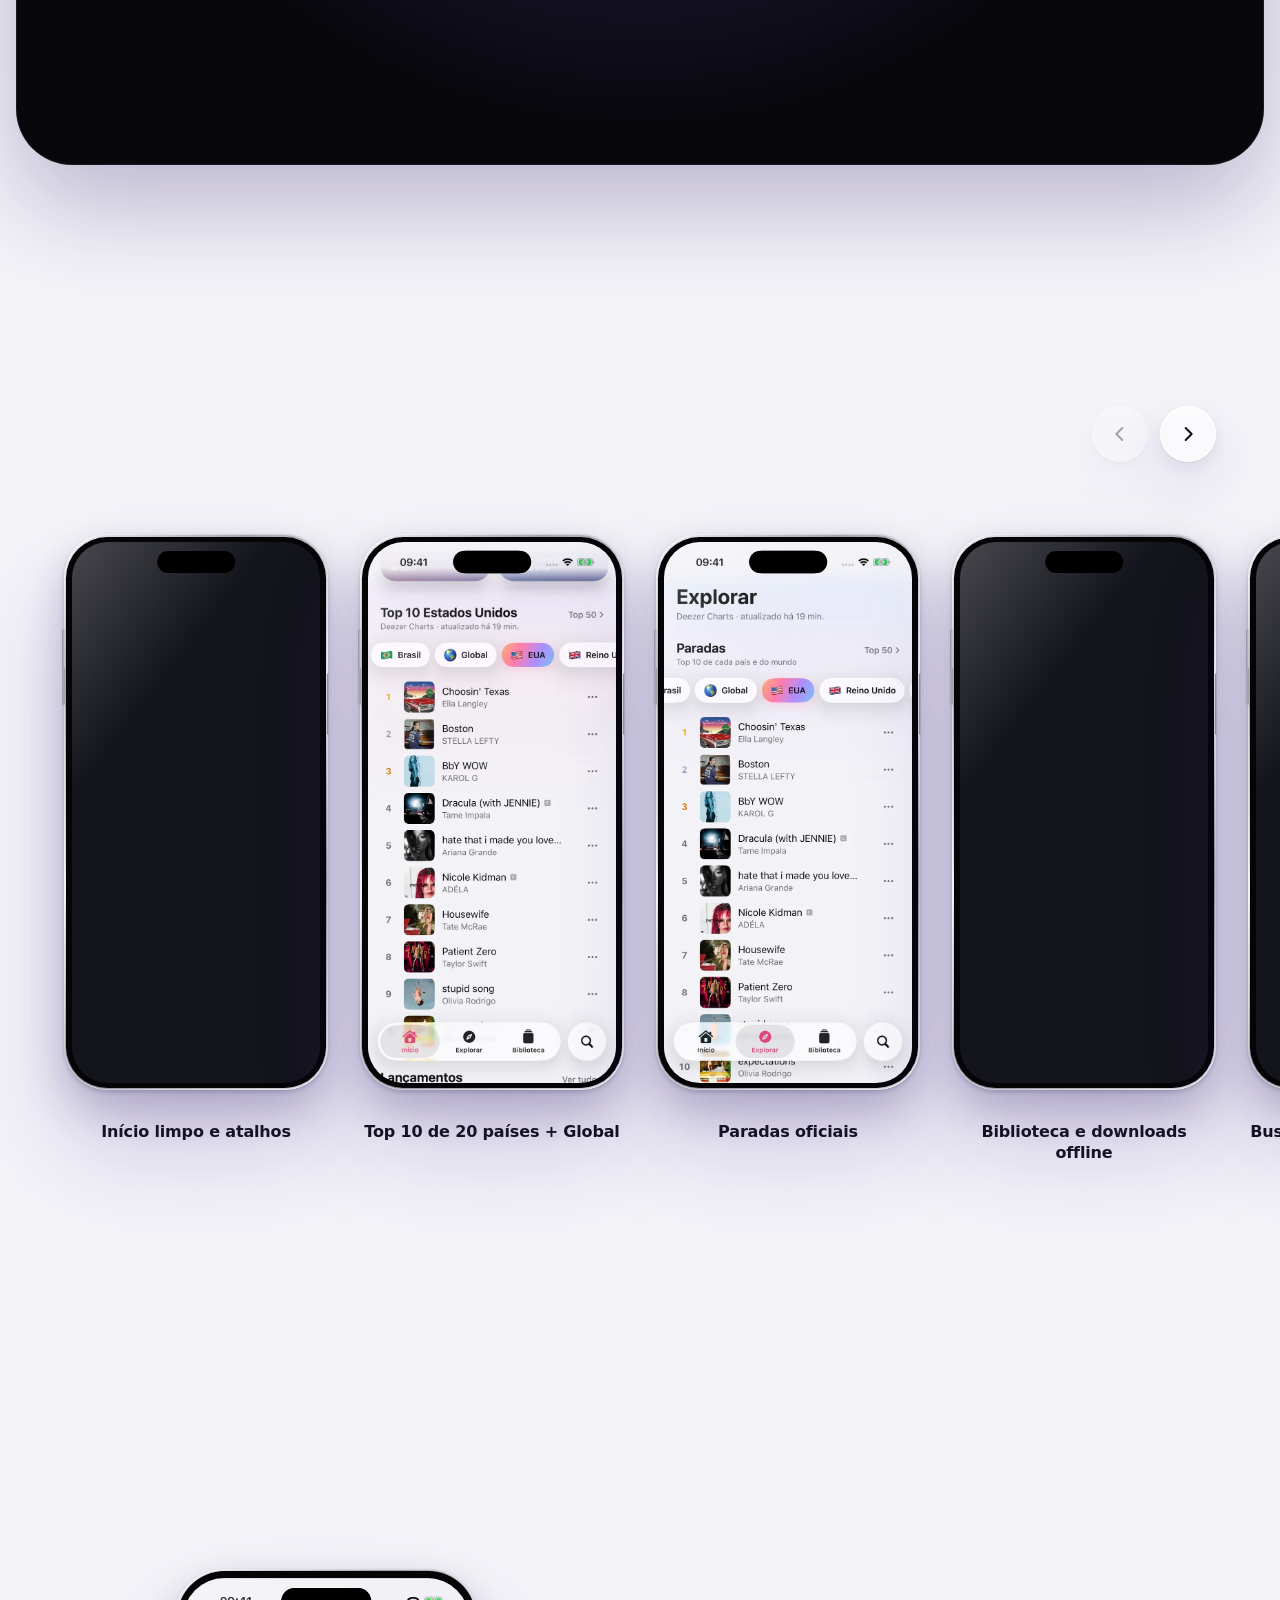
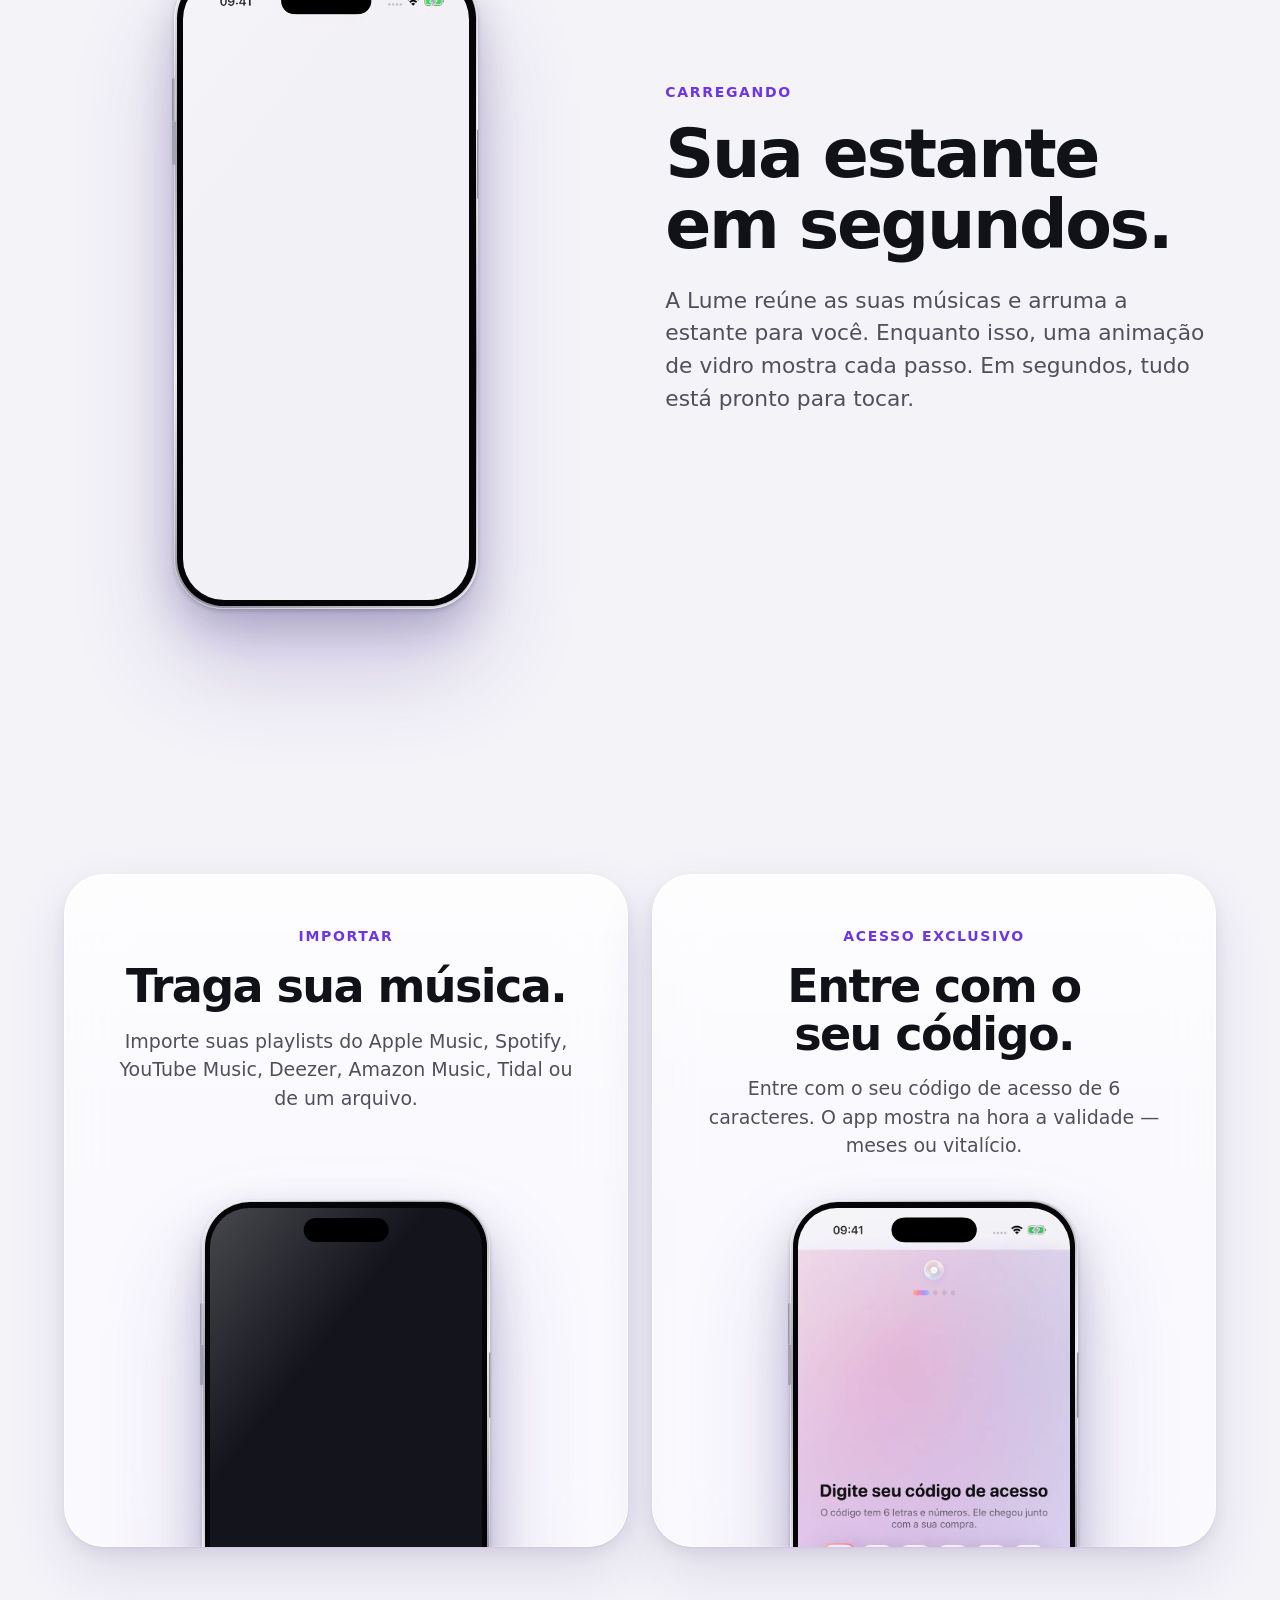
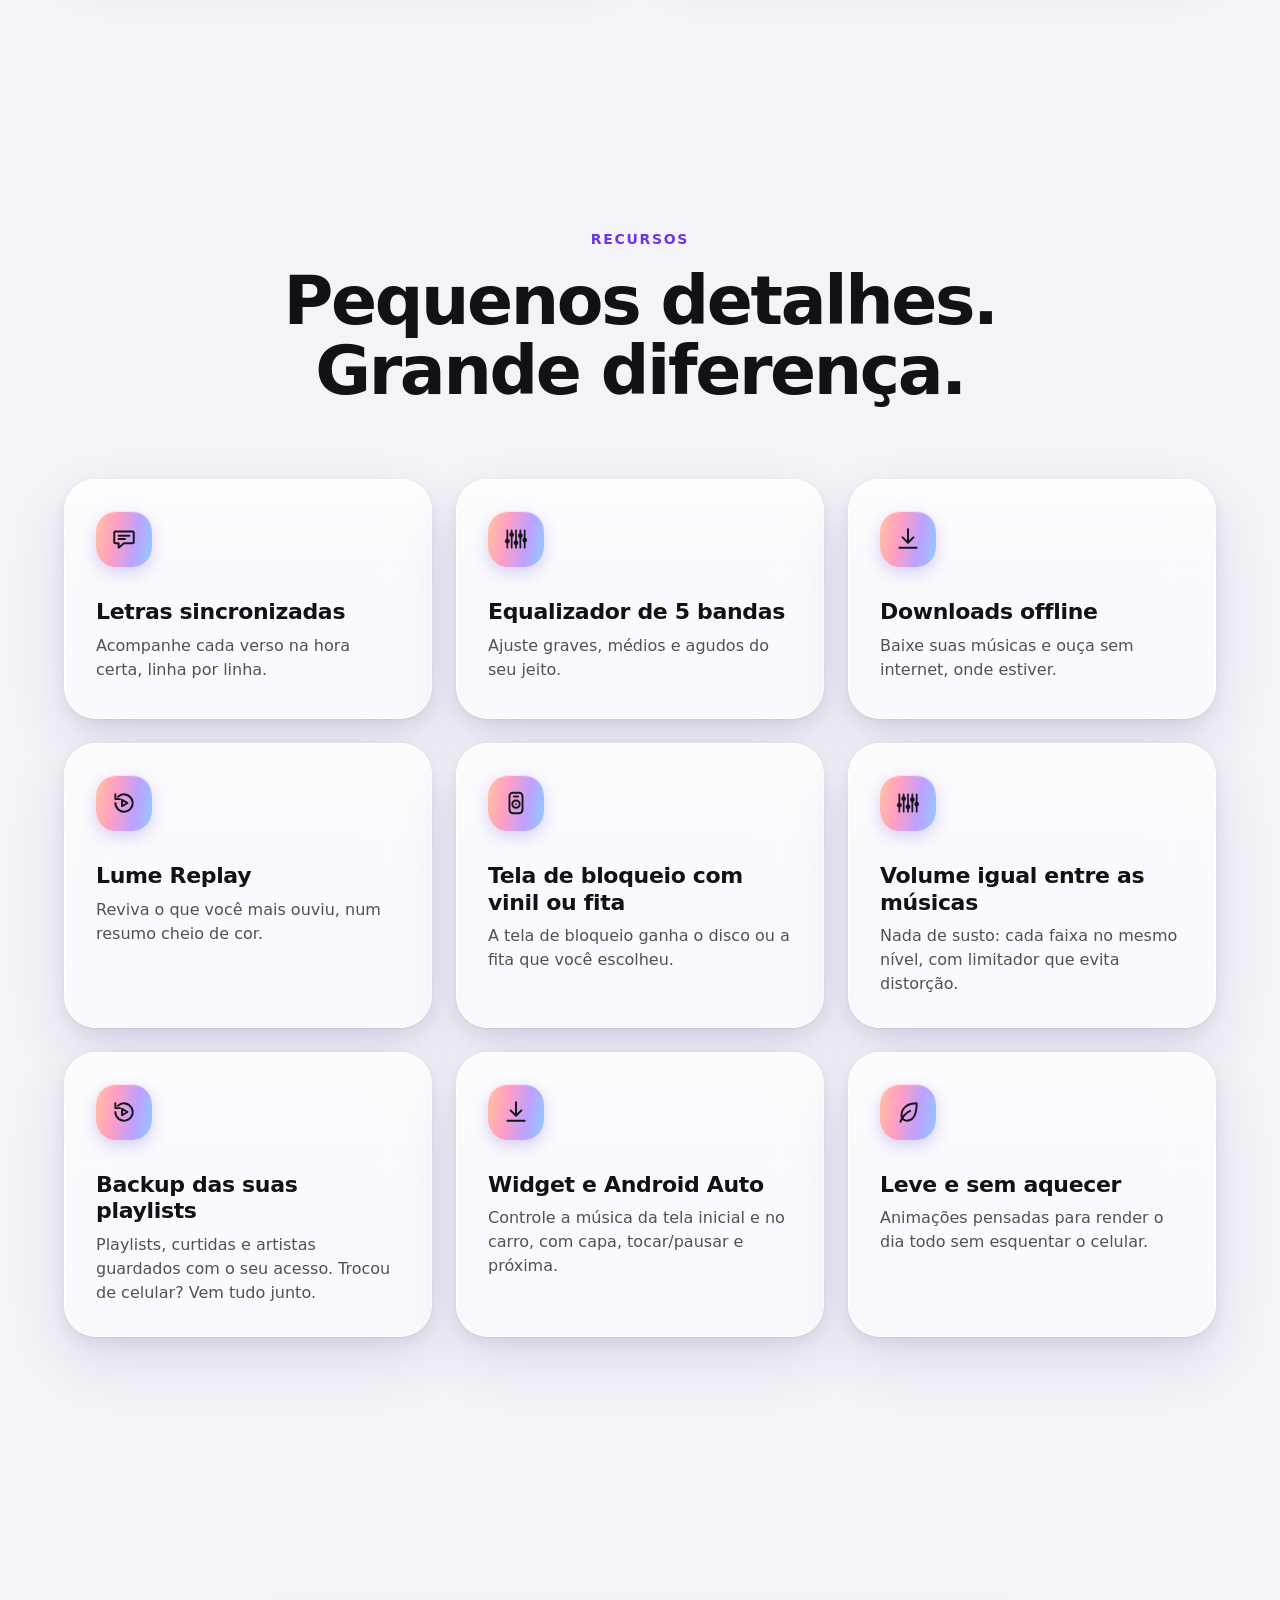
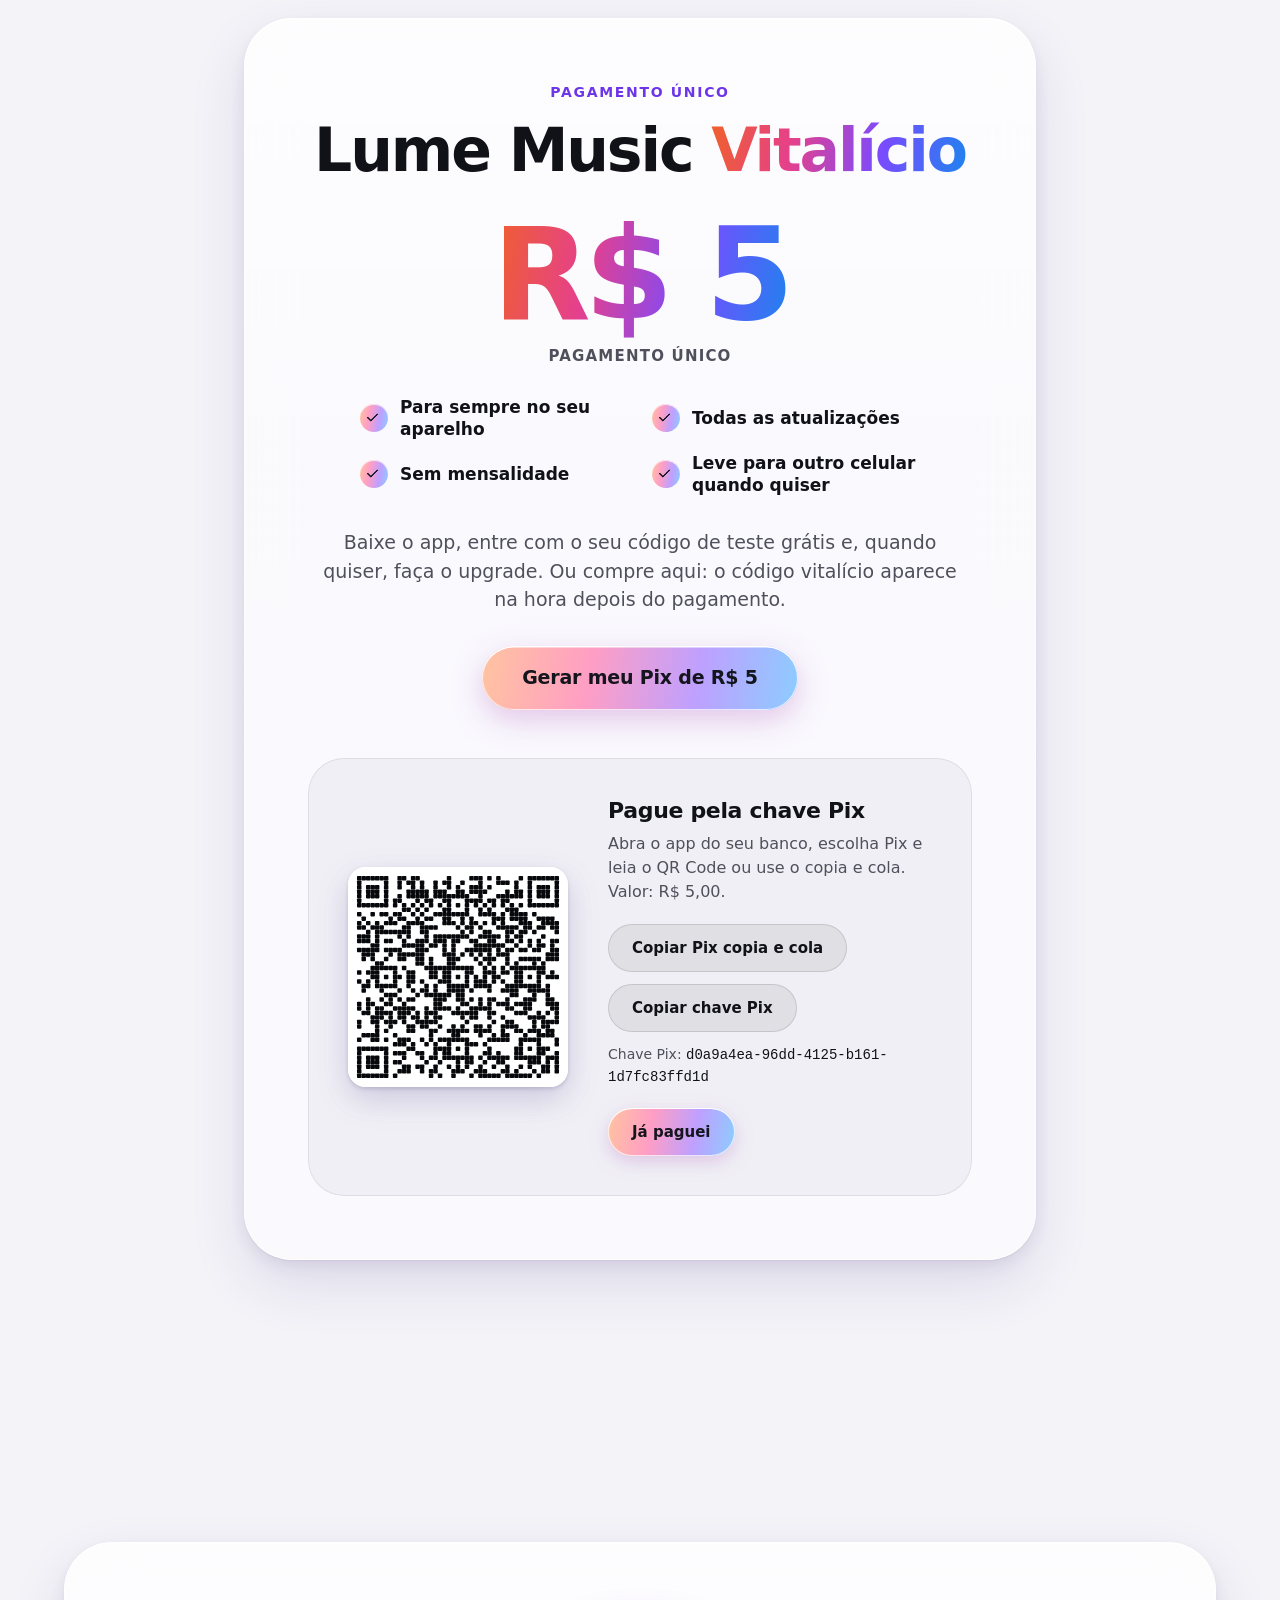
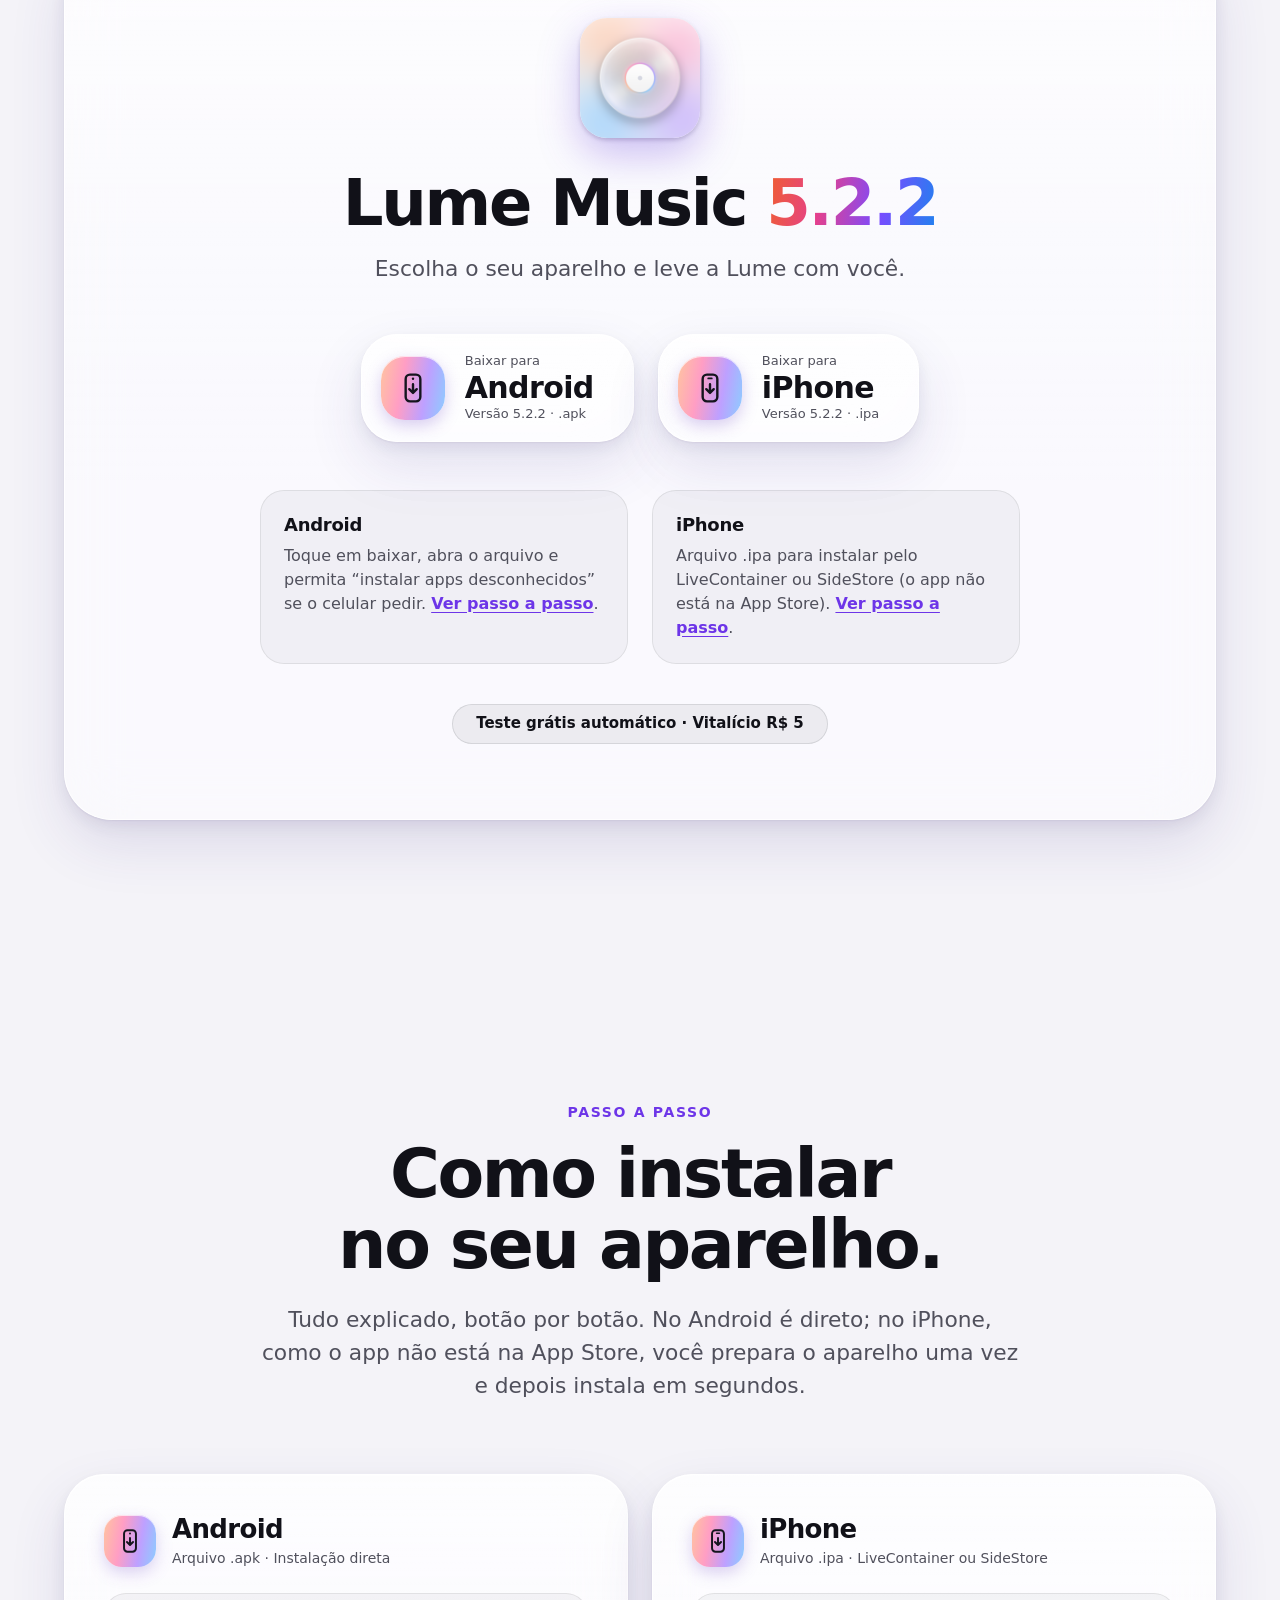
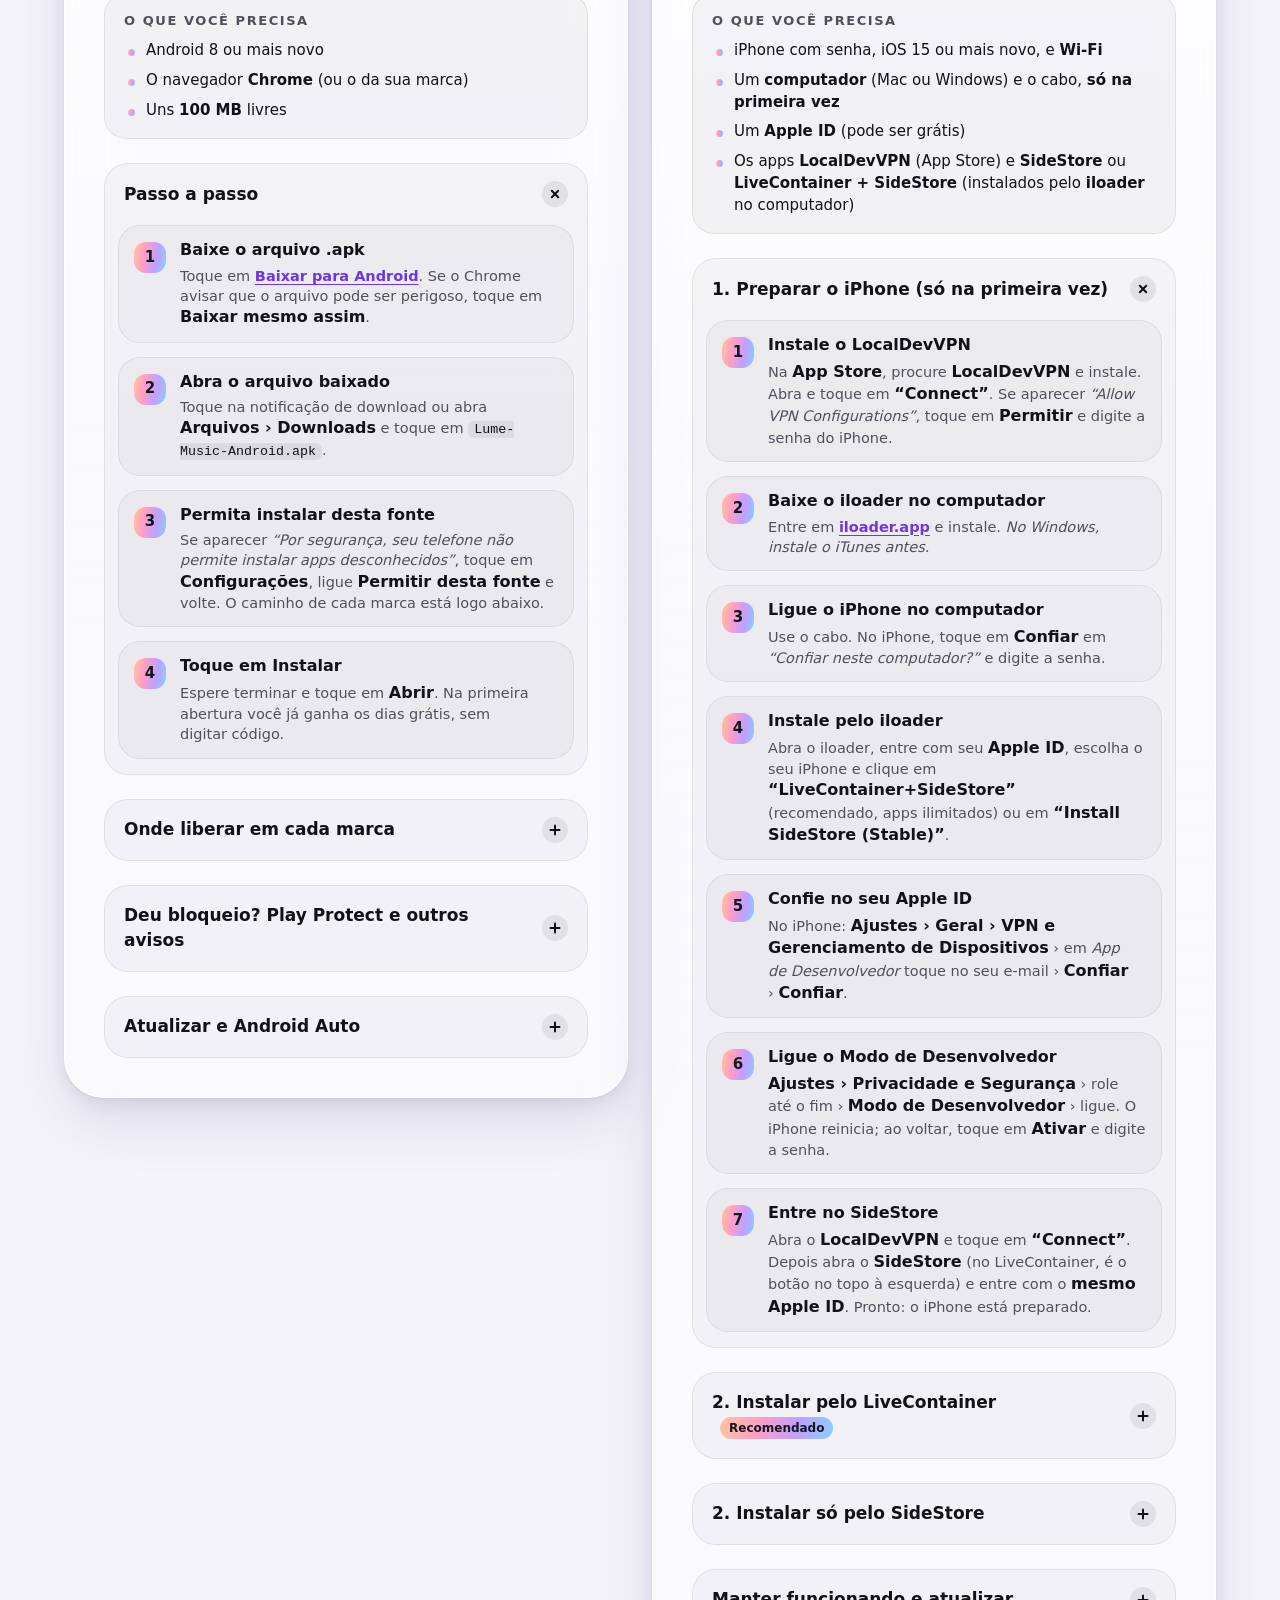
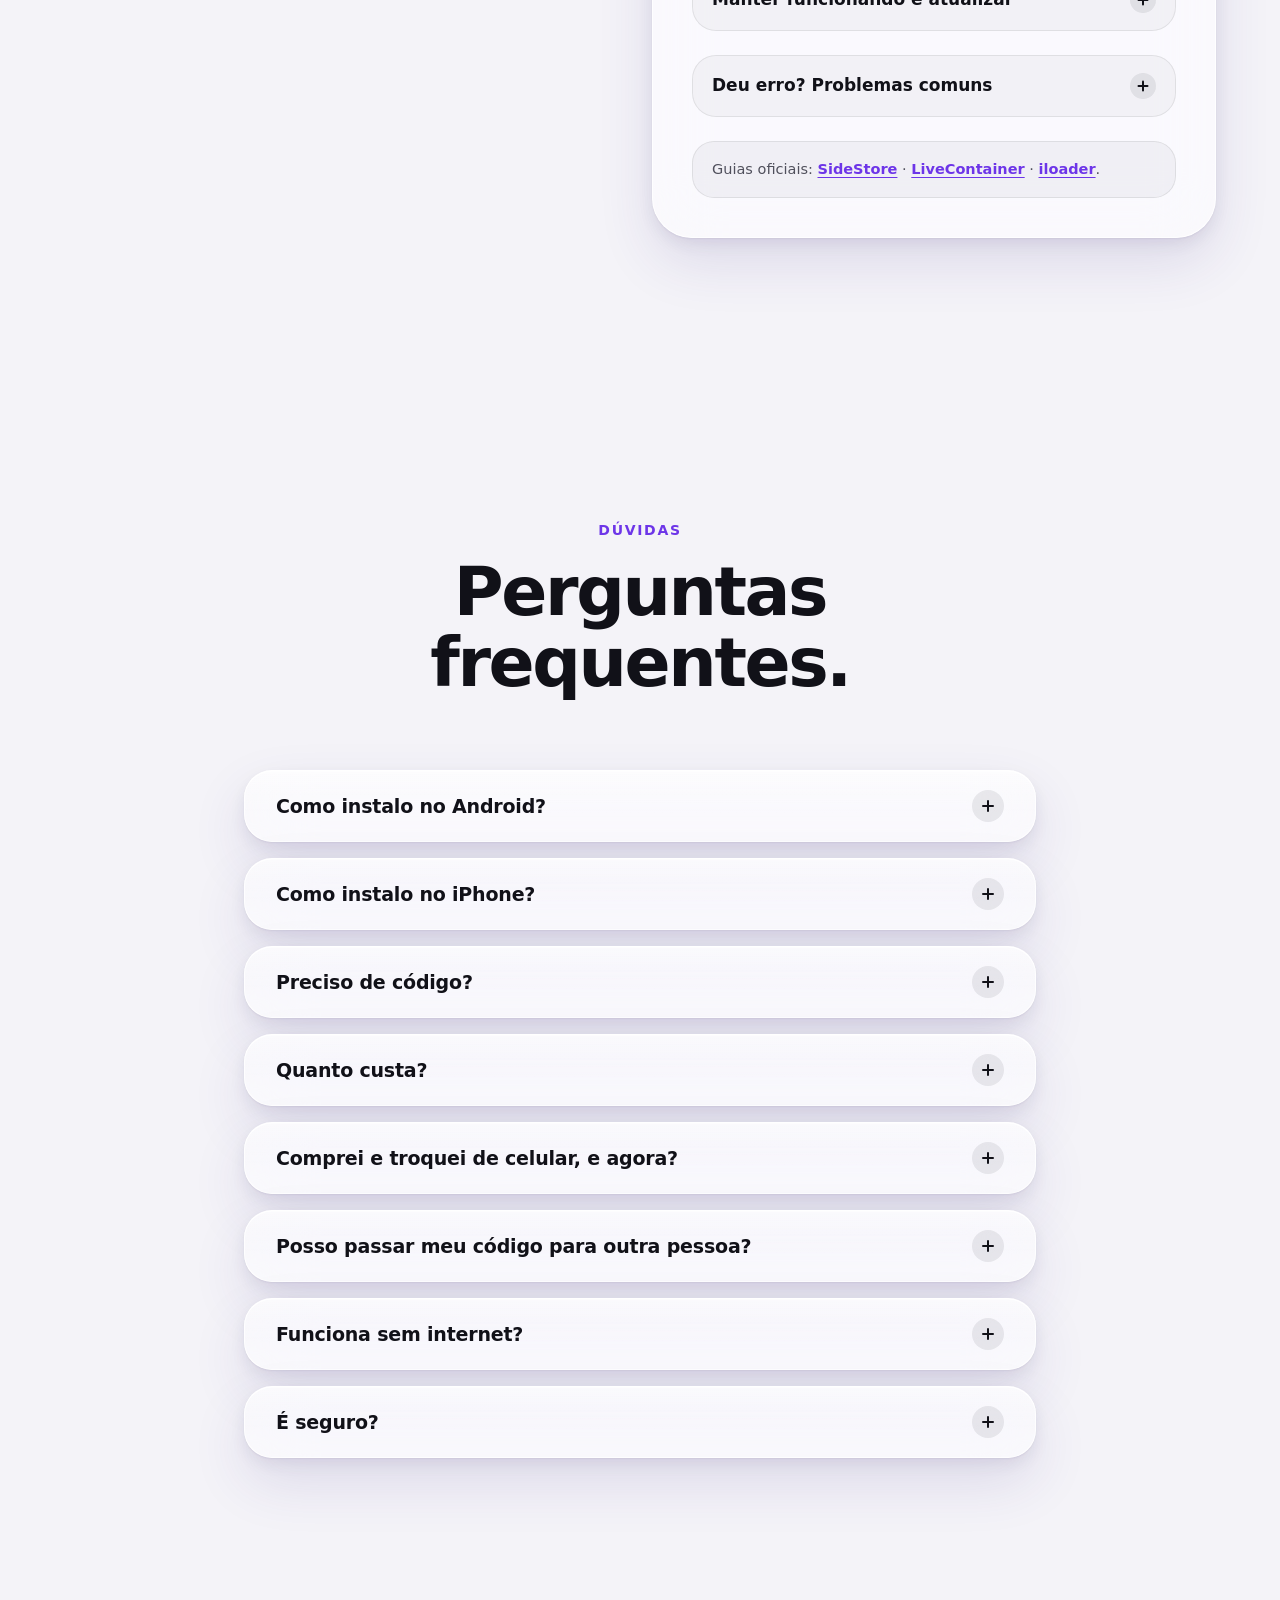
==== commit b8ce0d62: "Lume Music 5.2.2: corrige travamento no download (95-99%) e varredura completa iOS + Android" ====
--- a/docs/index.html
+++ b/docs/index.html
@@ -76,7 +76,7 @@
 <section class="hero">
   <div class="wrap hero__grid">
     <div class="hero__copy">
-      <p class="eyebrow" data-reveal>Lume Music 5.2.1</p>
+      <p class="eyebrow" data-reveal>Lume Music 5.2.2</p>
       <h1 data-reveal style="--d:80ms">Sua música, <span class="grad">em outra luz.</span></h1>
       <p class="lead" data-reveal style="--d:160ms">Um player de música que entende você. Vinil, fita K7, ondas que dançam com a batida — tudo em vidro, no seu iPhone e no seu Android.</p>
       <div class="dlrow" data-reveal style="--d:240ms">
@@ -84,14 +84,14 @@
           <span class="rec-badge">Recomendado para o seu aparelho</span>
           <a class="dl glass" data-spec href="https://github.com/Drill23/lume-music/releases/latest/download/Lume-Music-Android.apk" rel="noopener">
             <span class="dl__ico"><svg width="28" height="28" aria-hidden="true"><use href="#i-dl-android"/></svg></span>
-            <span class="dl__t"><small>Baixar para</small><strong>Android</strong><em>Versão 5.2.1 · .apk</em></span>
+            <span class="dl__t"><small>Baixar para</small><strong>Android</strong><em>Versão 5.2.2 · .apk</em></span>
           </a>
         </div>
         <div class="dlwrap" data-os="ios">
           <span class="rec-badge">Recomendado para o seu aparelho</span>
           <a class="dl glass" data-spec href="https://github.com/Drill23/lume-music/releases/latest/download/Lume-Music-iPhone.ipa" rel="noopener">
             <span class="dl__ico"><svg width="28" height="28" aria-hidden="true"><use href="#i-dl-iphone"/></svg></span>
-            <span class="dl__t"><small>Baixar para</small><strong>iPhone</strong><em>Versão 5.2.1 · .ipa</em></span>
+            <span class="dl__t"><small>Baixar para</small><strong>iPhone</strong><em>Versão 5.2.2 · .ipa</em></span>
           </a>
         </div>
       </div>
@@ -357,21 +357,21 @@
   <div class="wrap">
     <div class="get glass" data-reveal>
       <img class="get__icon" src="assets/icon-512.png" width="120" height="120" loading="lazy" decoding="async" alt="Ícone do app Lume Music">
-      <h2>Lume Music <span class="ver">5.2.1</span></h2>
+      <h2>Lume Music <span class="ver">5.2.2</span></h2>
       <p class="lead">Escolha o seu aparelho e leve a Lume com você.</p>
       <div class="dlrow dlrow--lg">
         <div class="dlwrap" data-os="android">
           <span class="rec-badge">Recomendado para o seu aparelho</span>
           <a class="dl dl--lg glass" data-spec href="https://github.com/Drill23/lume-music/releases/latest/download/Lume-Music-Android.apk" rel="noopener">
             <span class="dl__ico"><svg width="32" height="32" aria-hidden="true"><use href="#i-dl-android"/></svg></span>
-            <span class="dl__t"><small>Baixar para</small><strong>Android</strong><em>Versão 5.2.1 · .apk</em></span>
+            <span class="dl__t"><small>Baixar para</small><strong>Android</strong><em>Versão 5.2.2 · .apk</em></span>
           </a>
         </div>
         <div class="dlwrap" data-os="ios">
           <span class="rec-badge">Recomendado para o seu aparelho</span>
           <a class="dl dl--lg glass" data-spec href="https://github.com/Drill23/lume-music/releases/latest/download/Lume-Music-iPhone.ipa" rel="noopener">
             <span class="dl__ico"><svg width="32" height="32" aria-hidden="true"><use href="#i-dl-iphone"/></svg></span>
-            <span class="dl__t"><small>Baixar para</small><strong>iPhone</strong><em>Versão 5.2.1 · .ipa</em></span>
+            <span class="dl__t"><small>Baixar para</small><strong>iPhone</strong><em>Versão 5.2.2 · .ipa</em></span>
           </a>
         </div>
       </div>
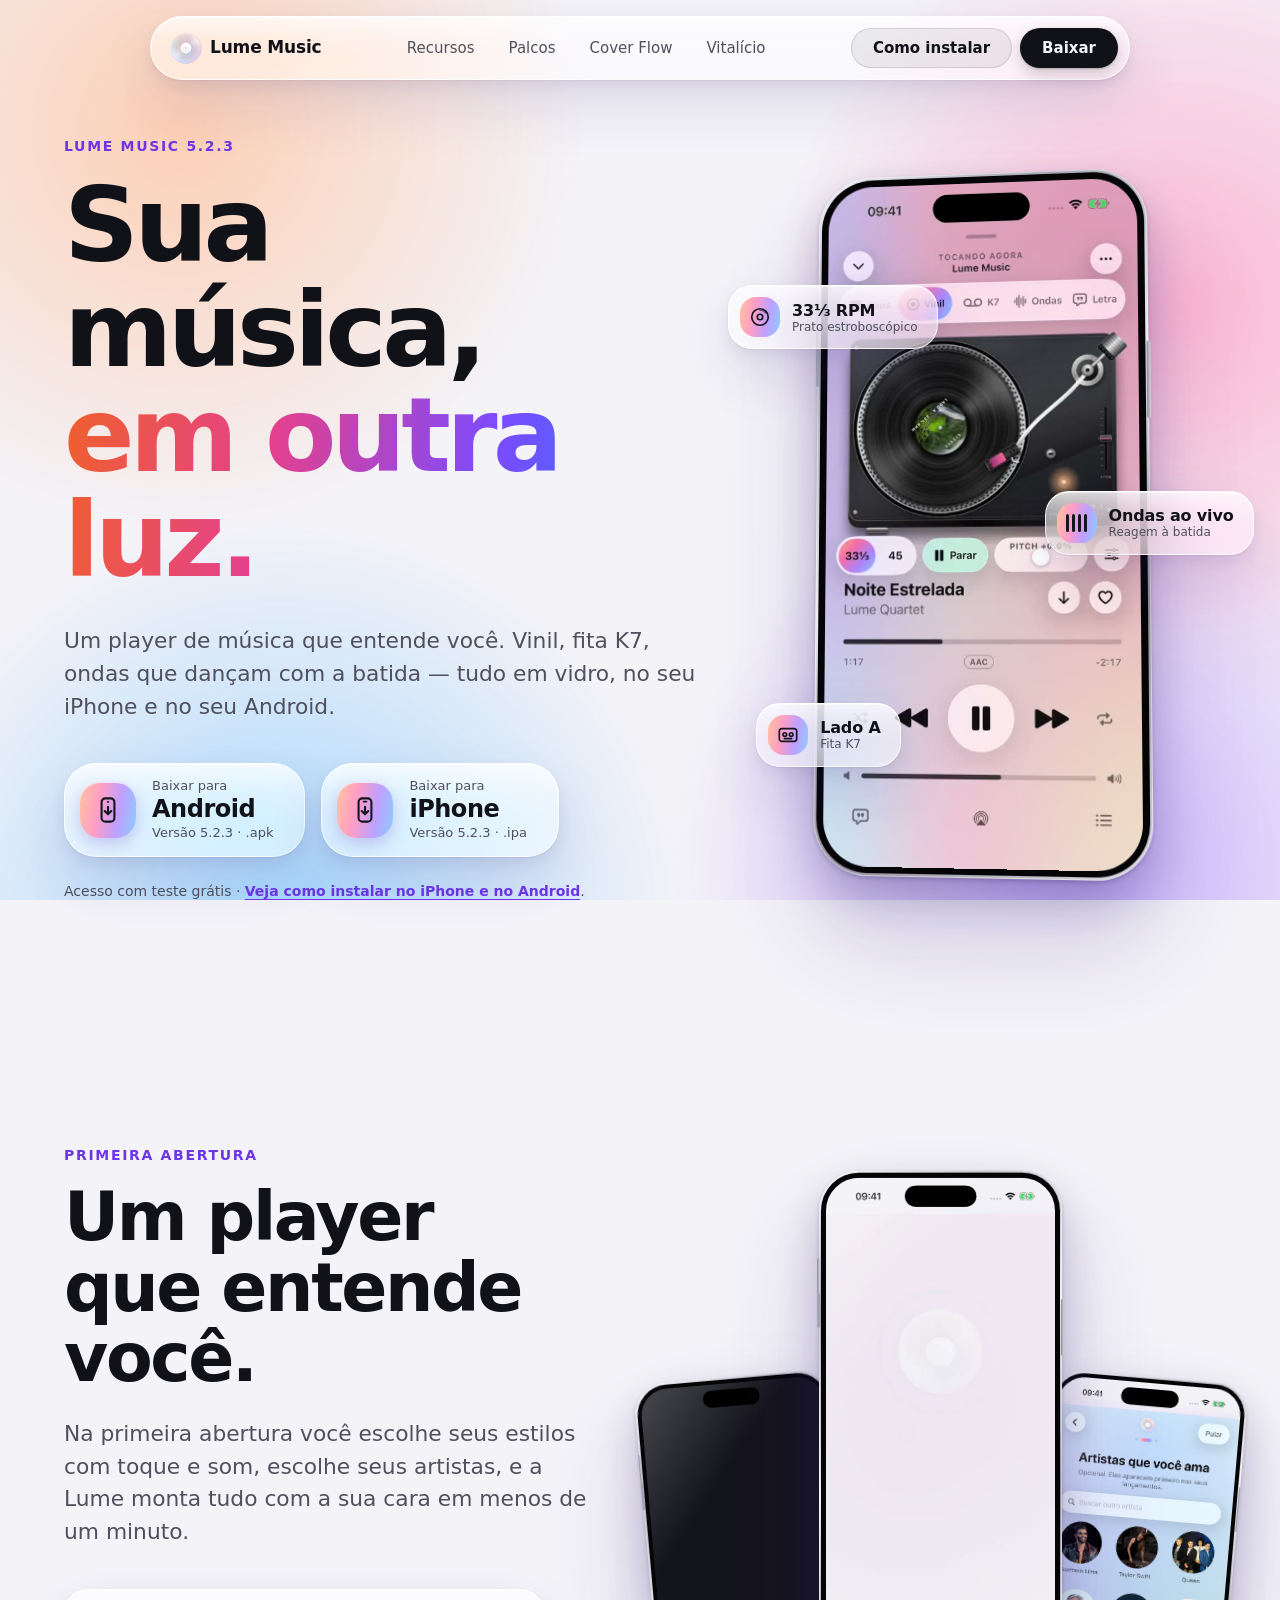
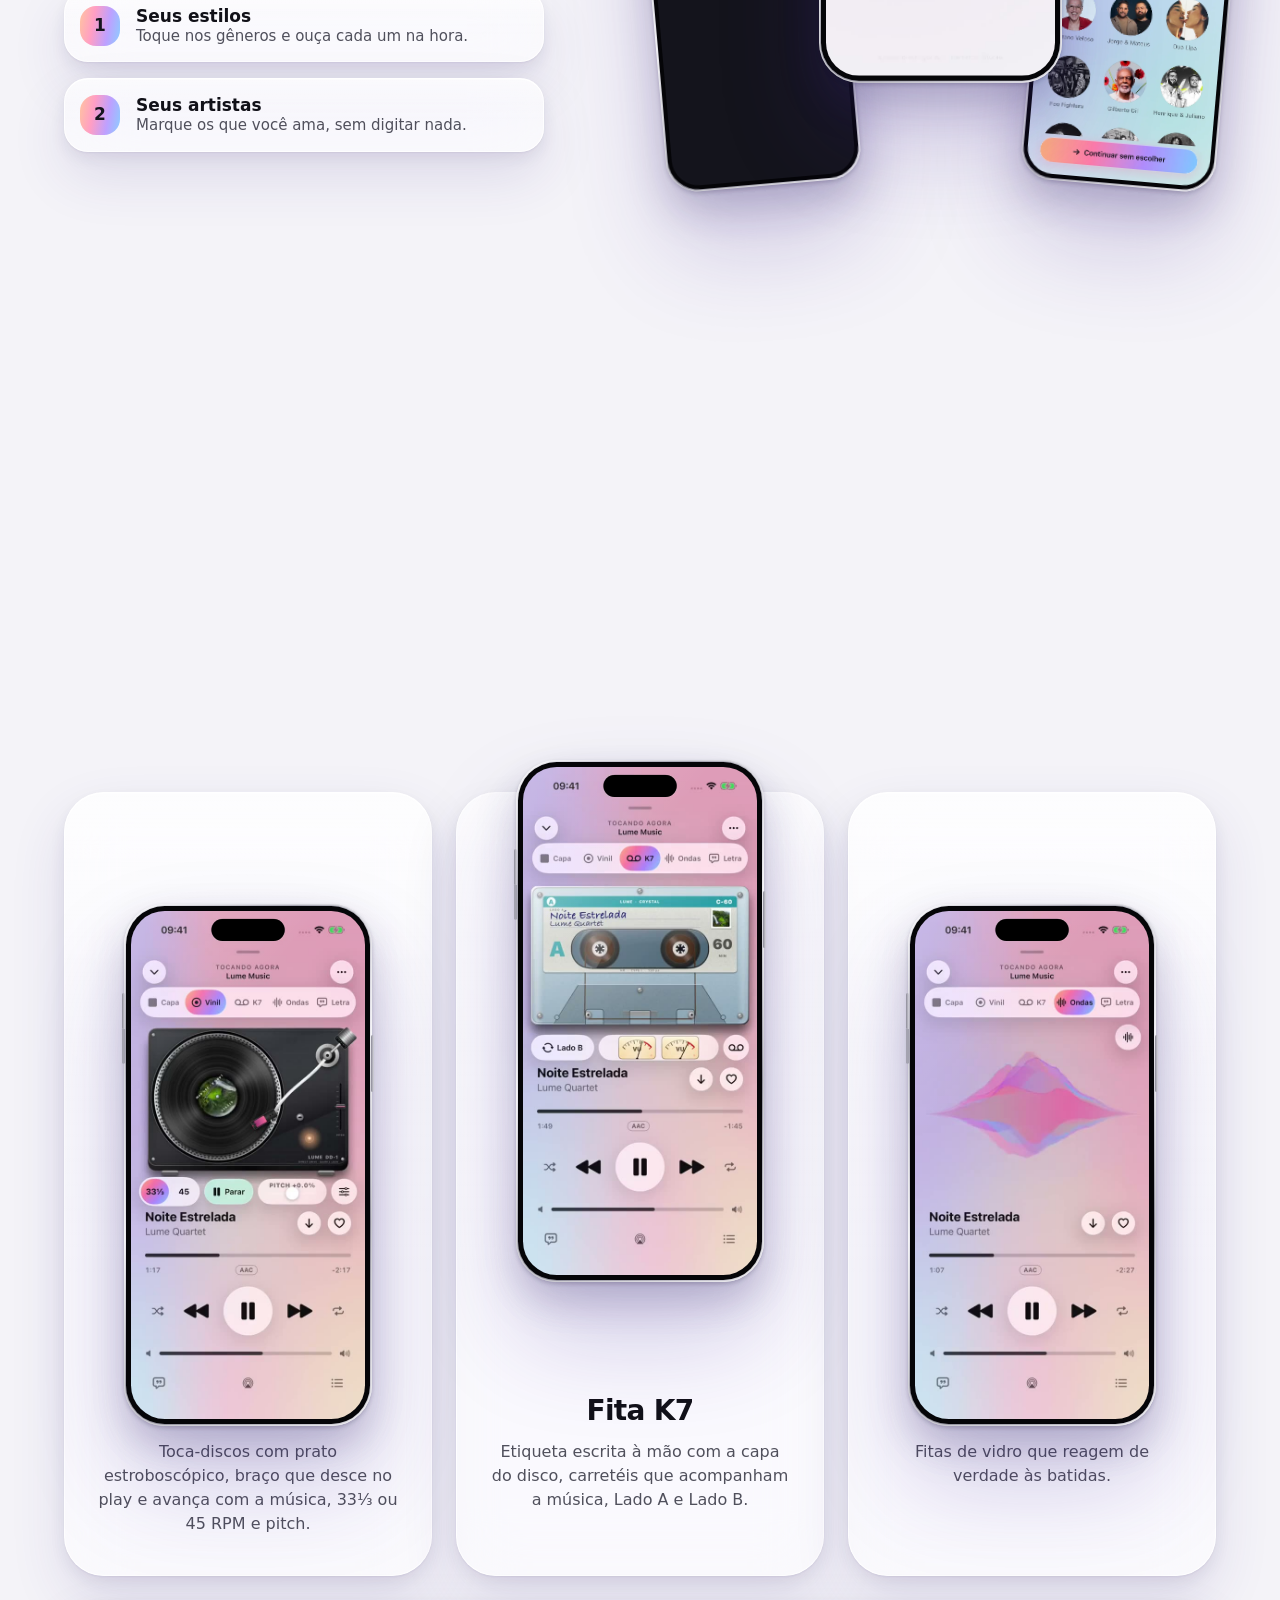
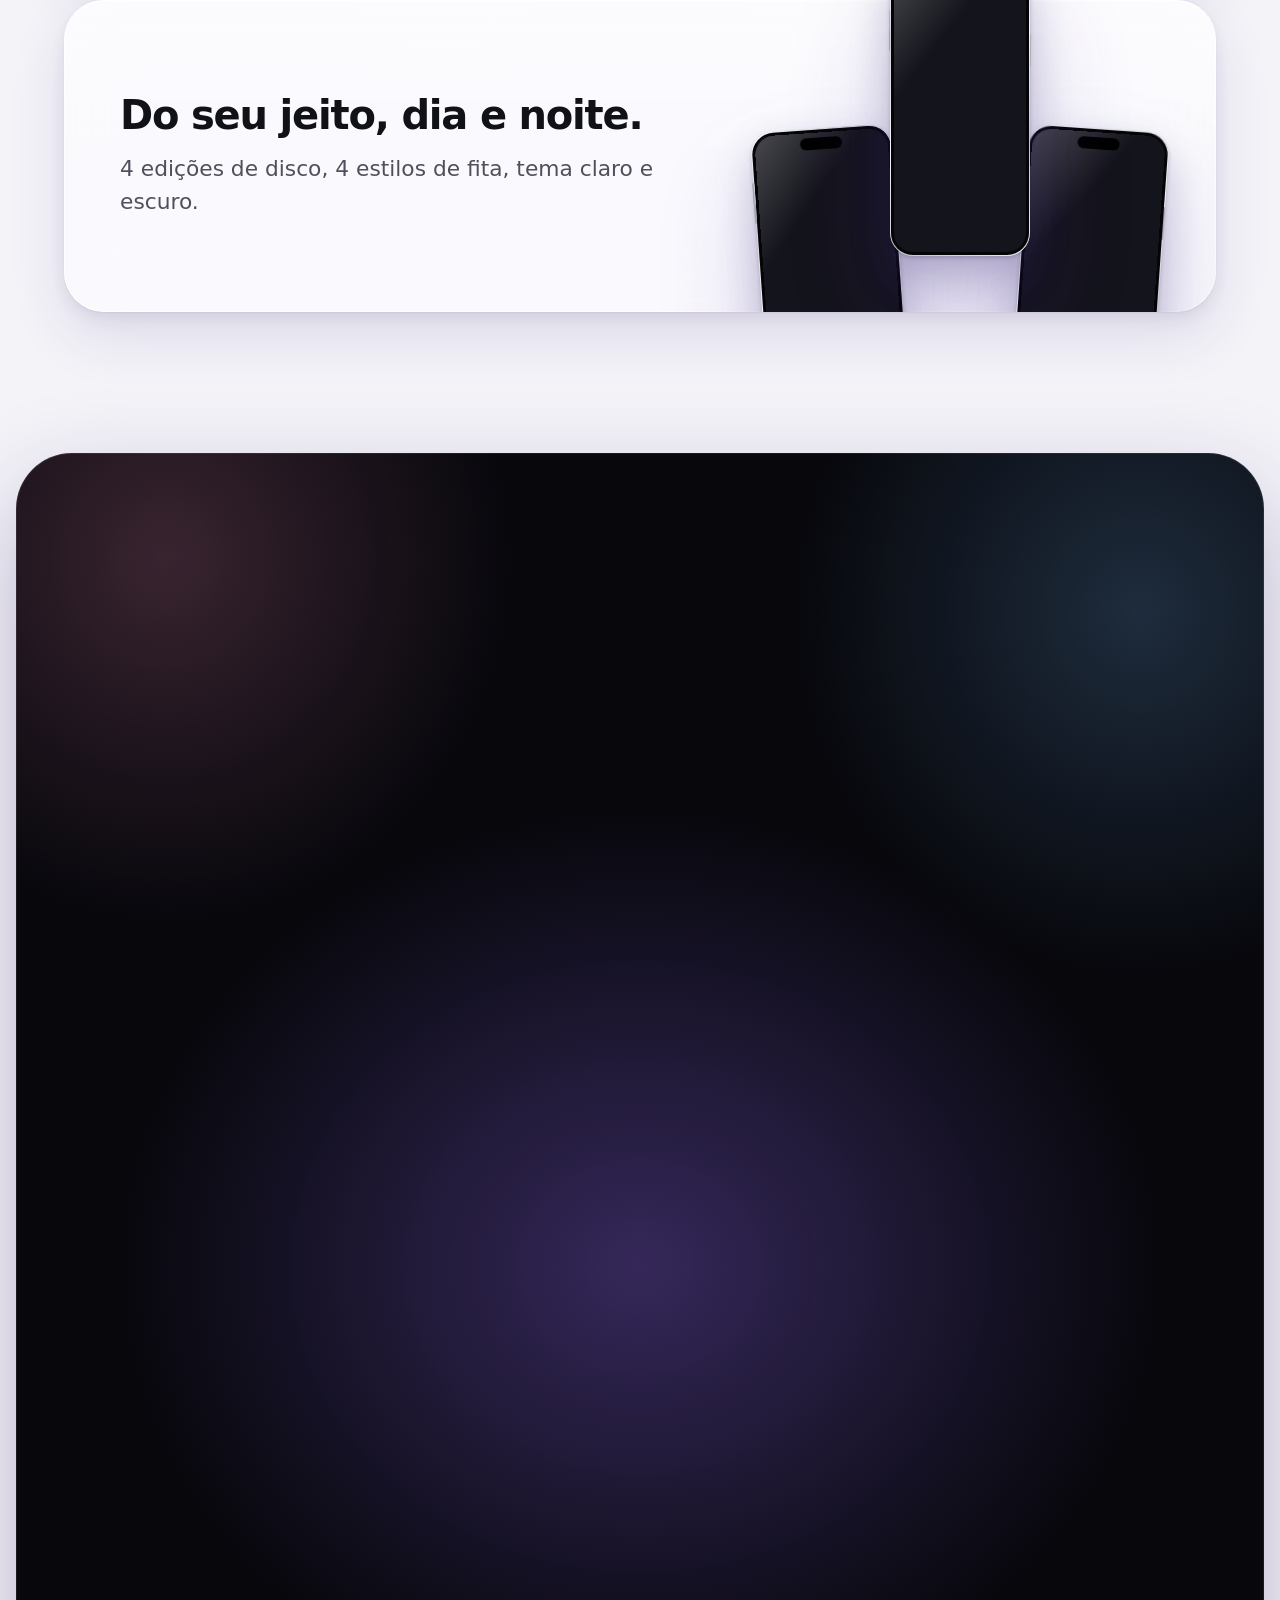
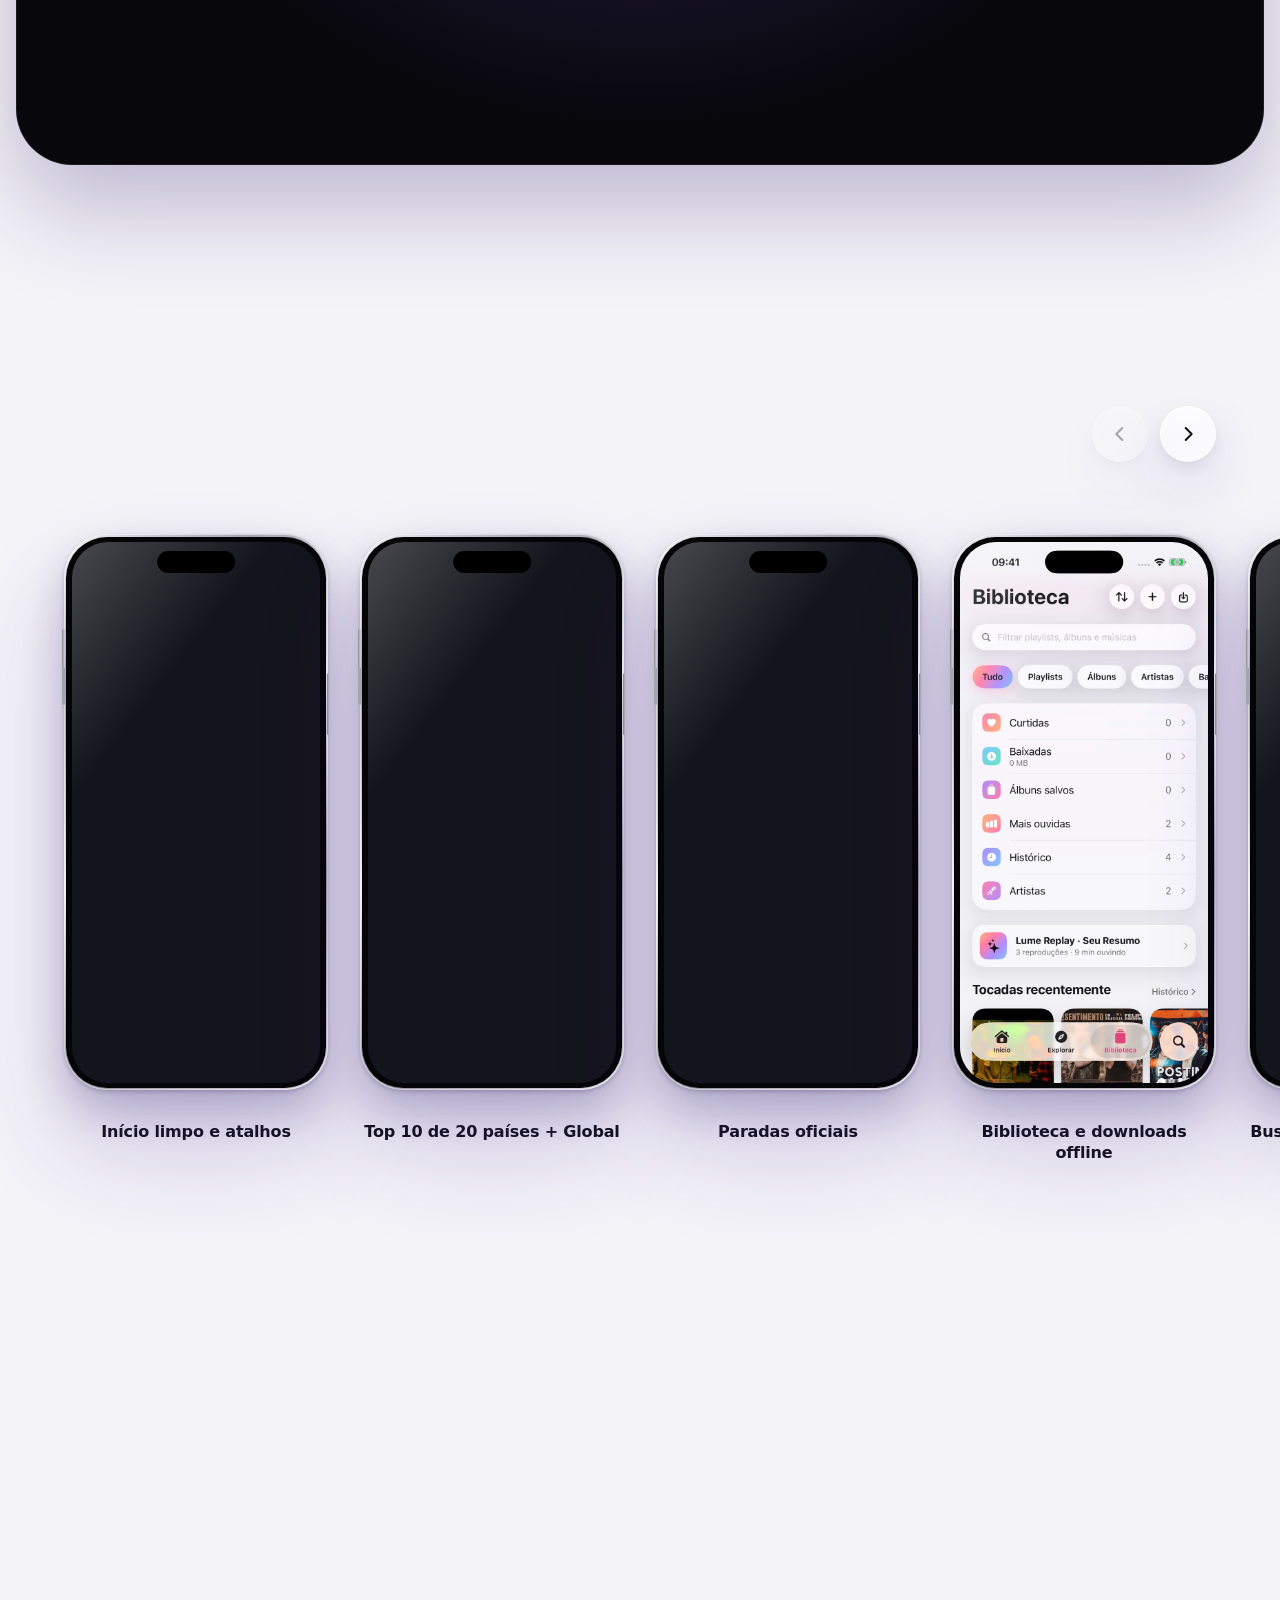
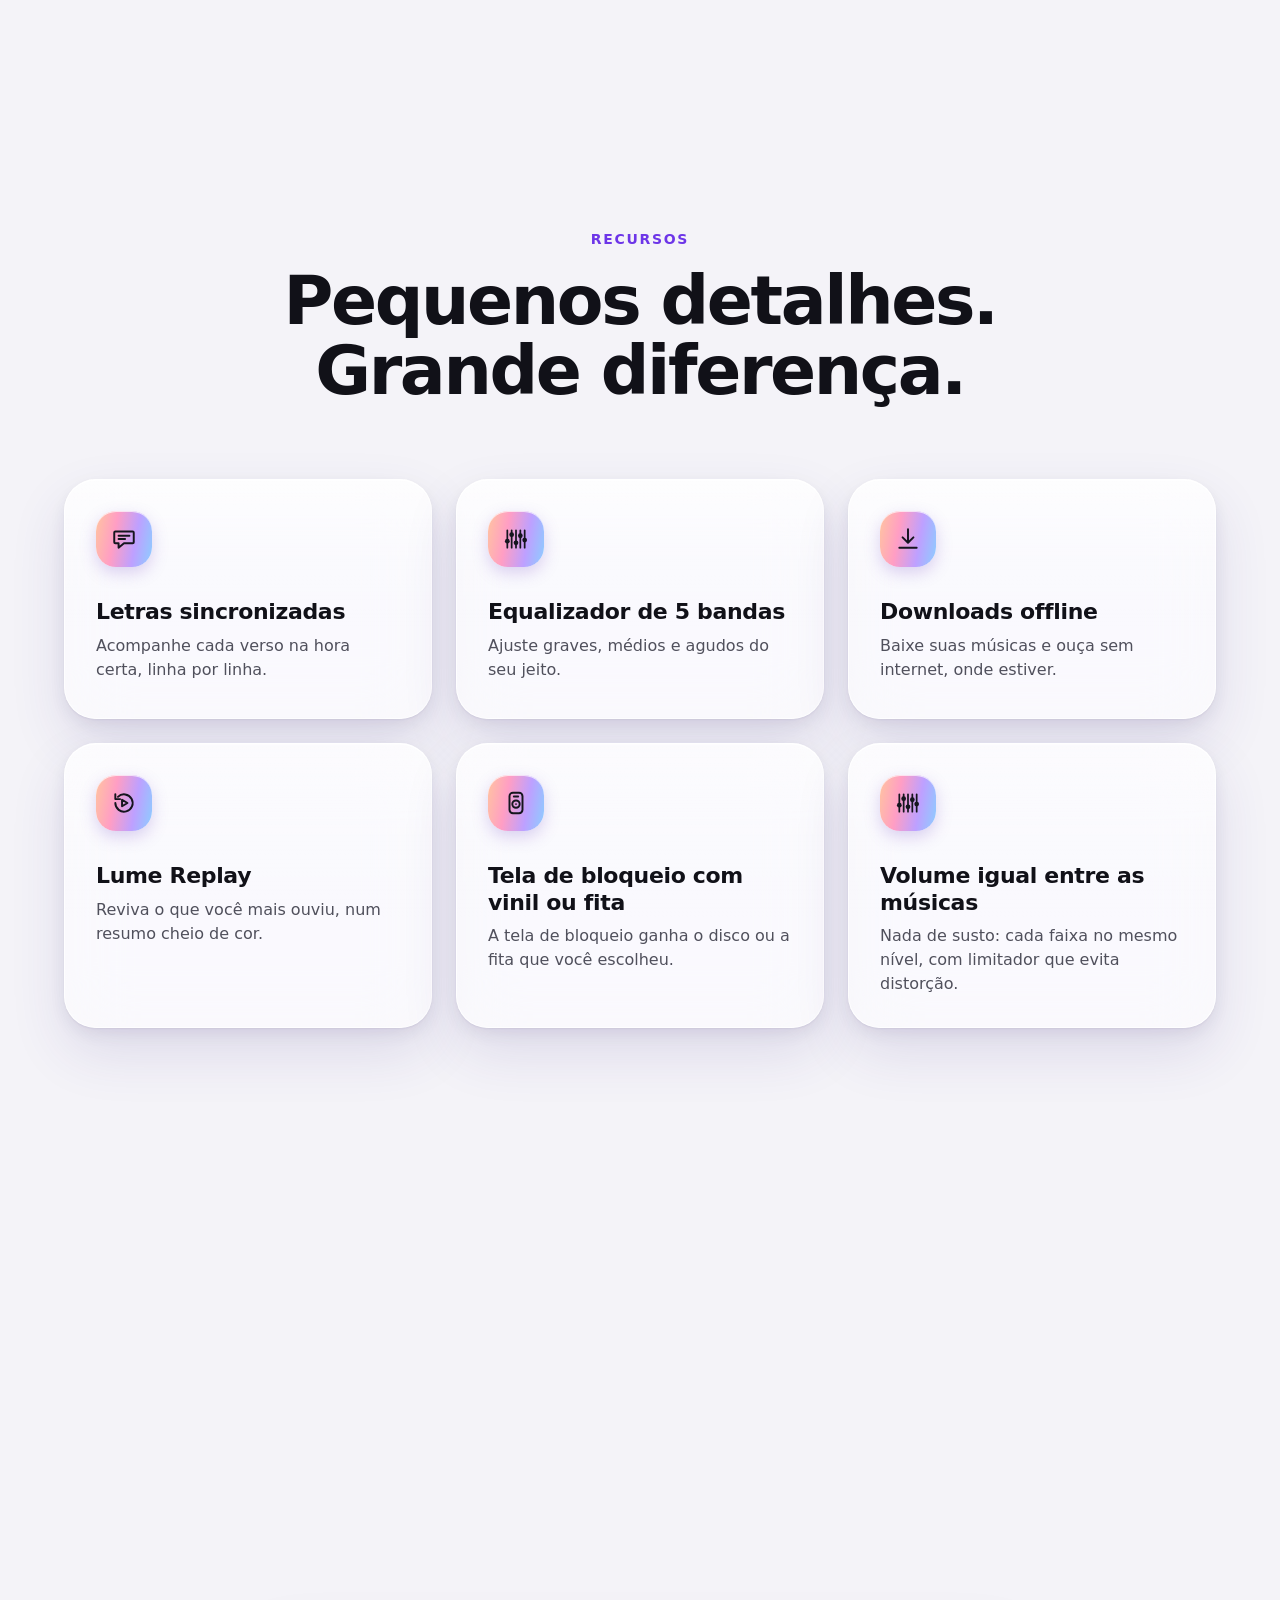
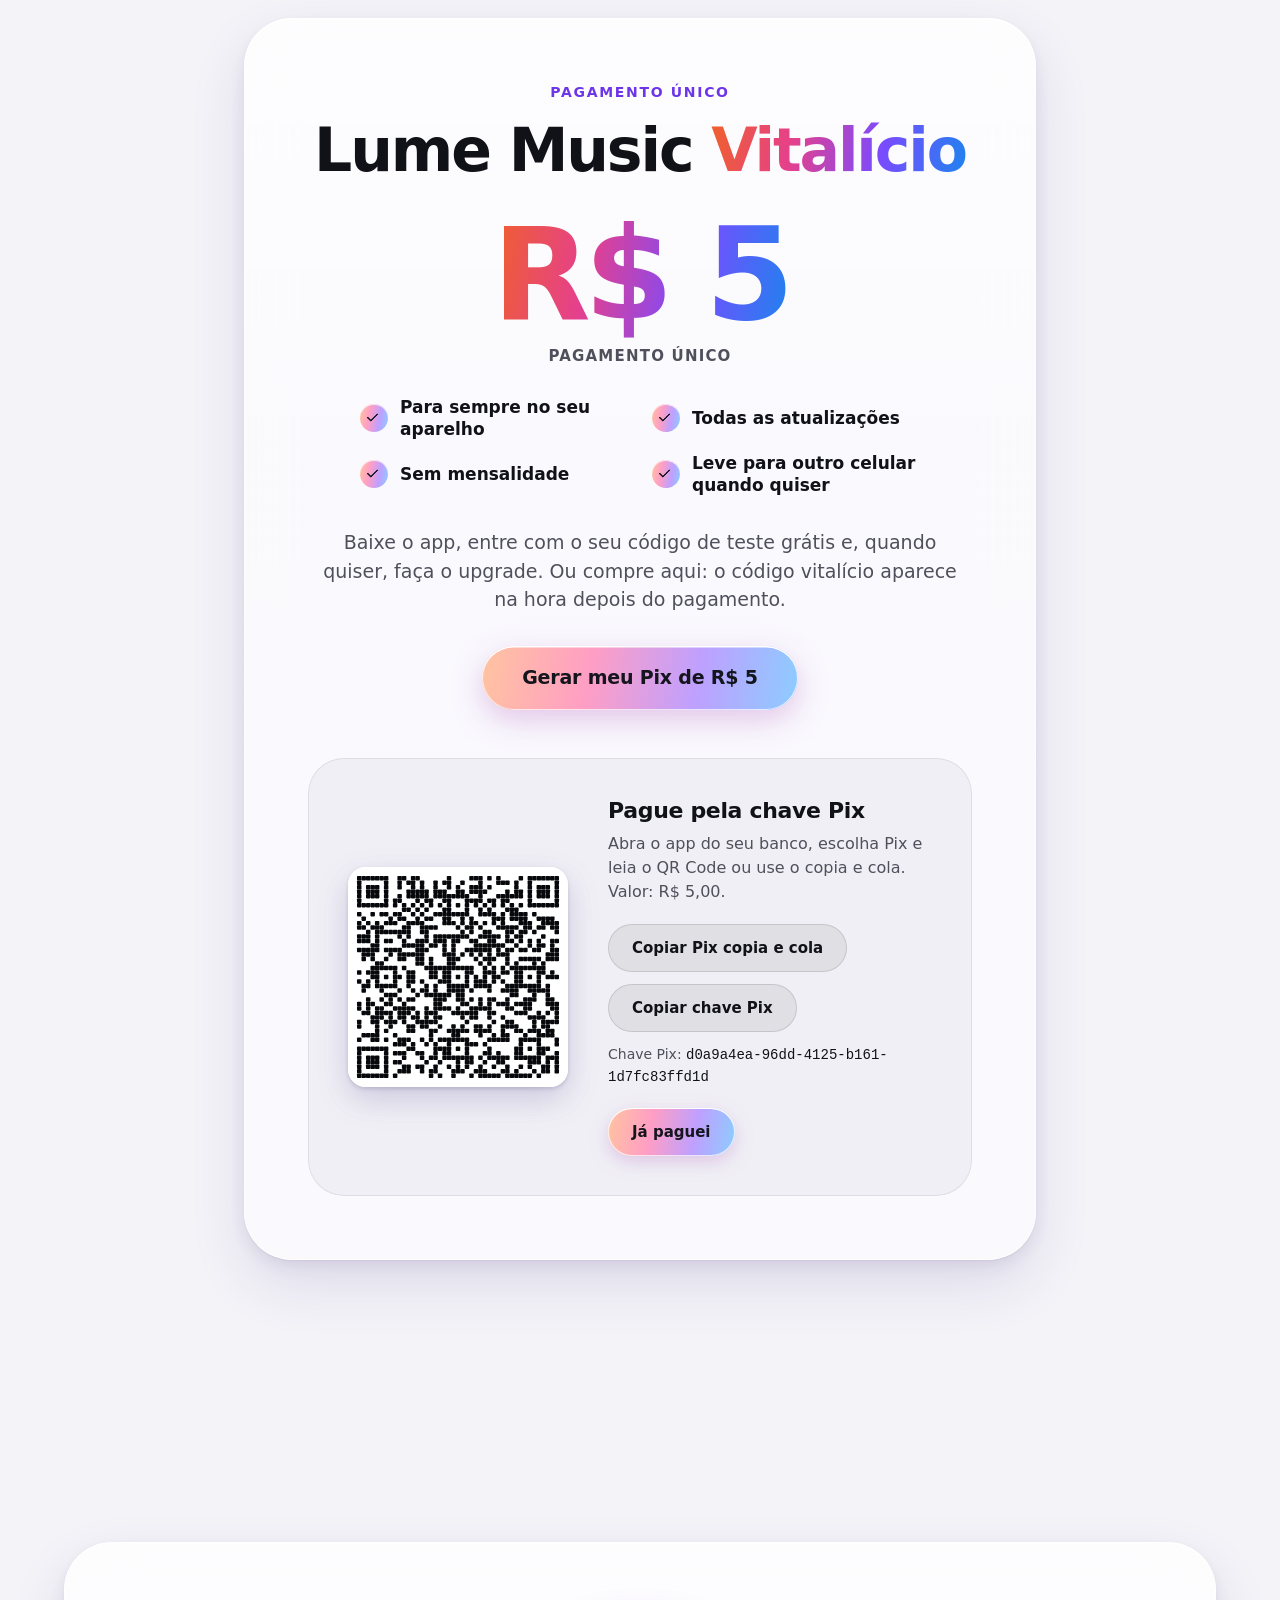
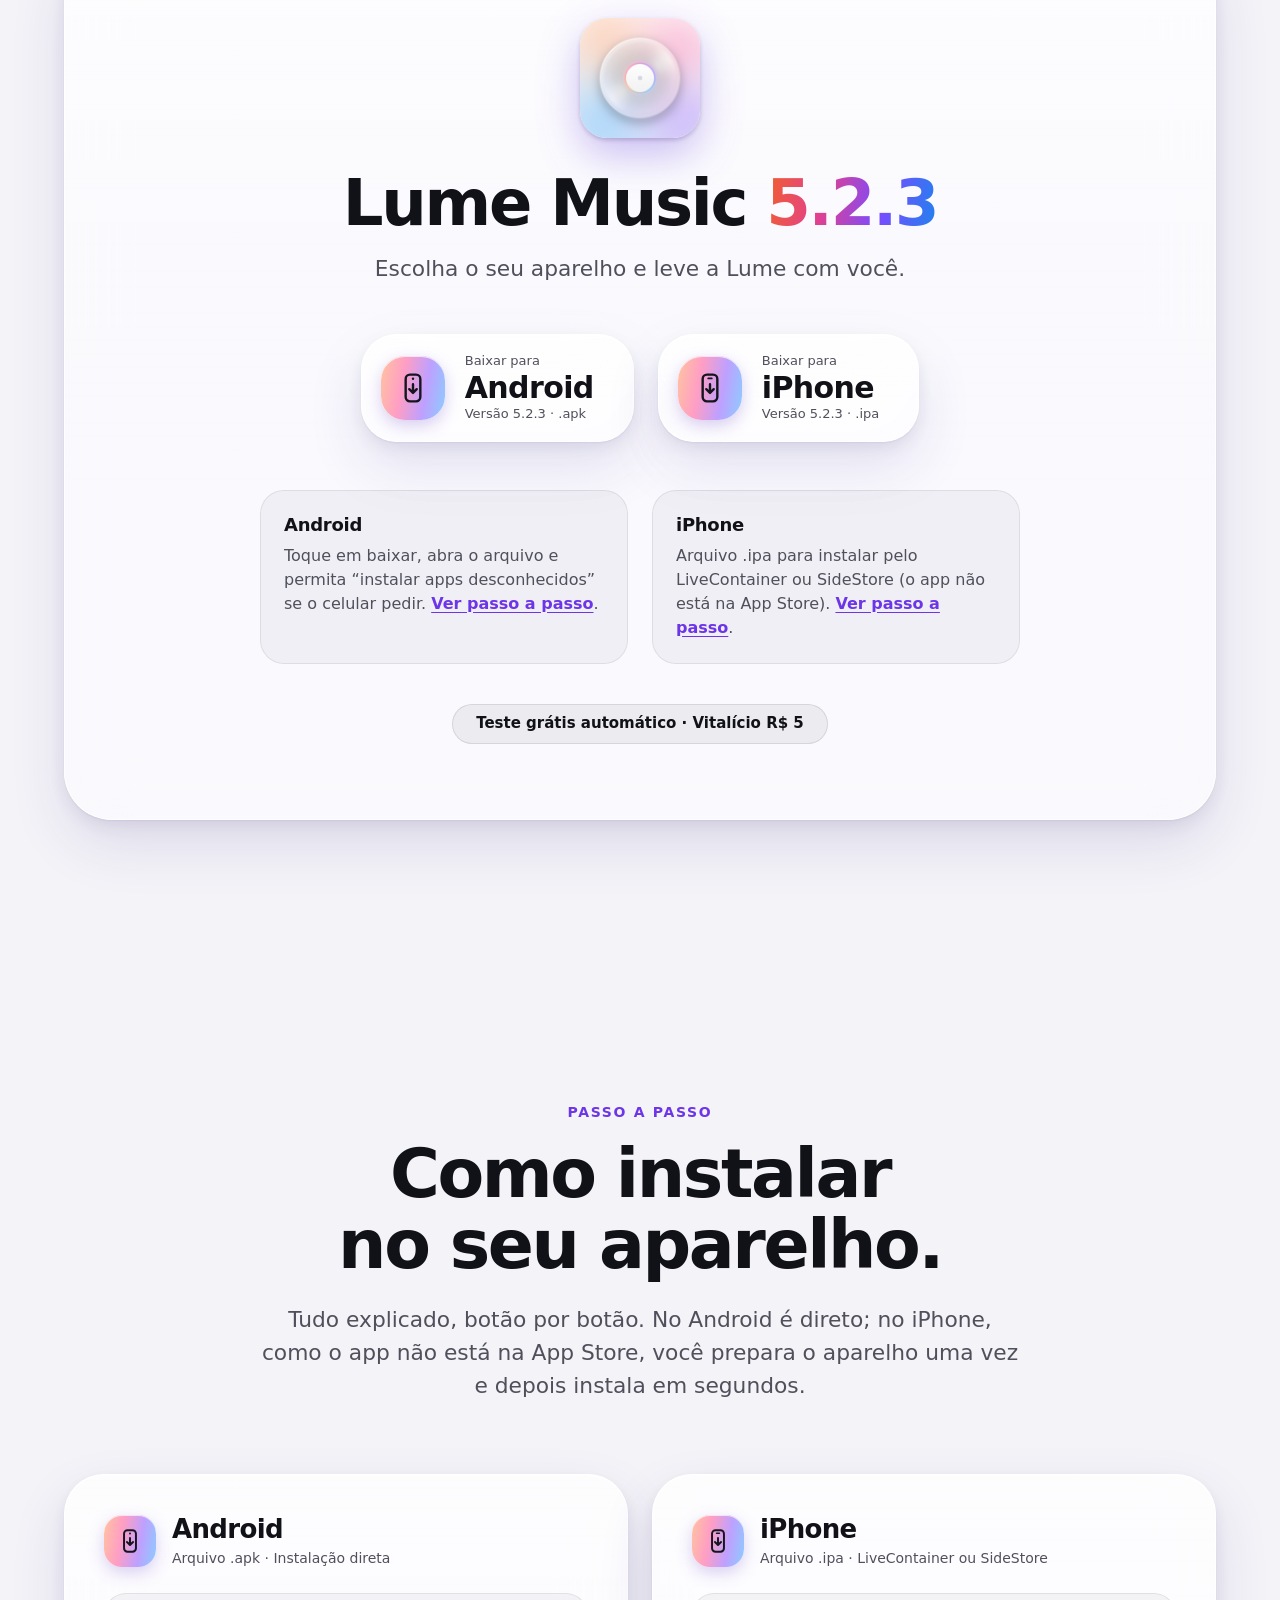
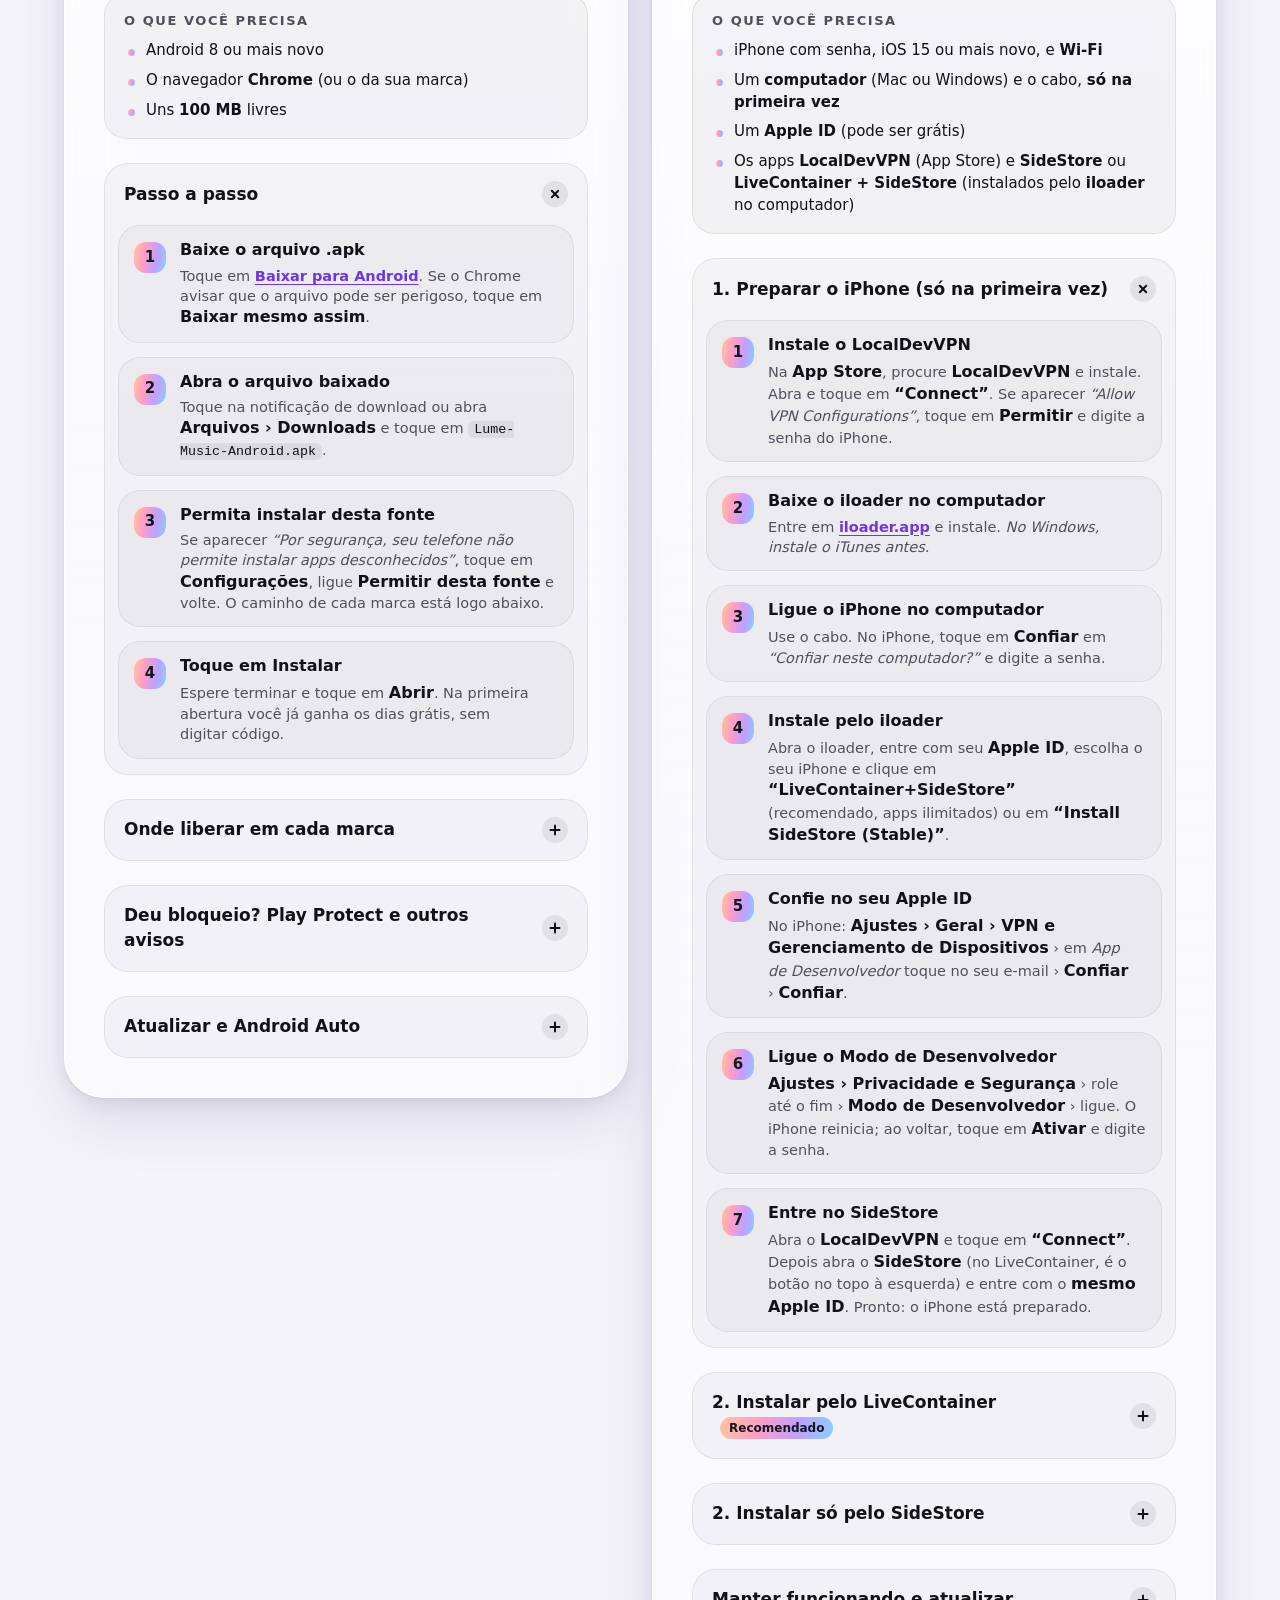
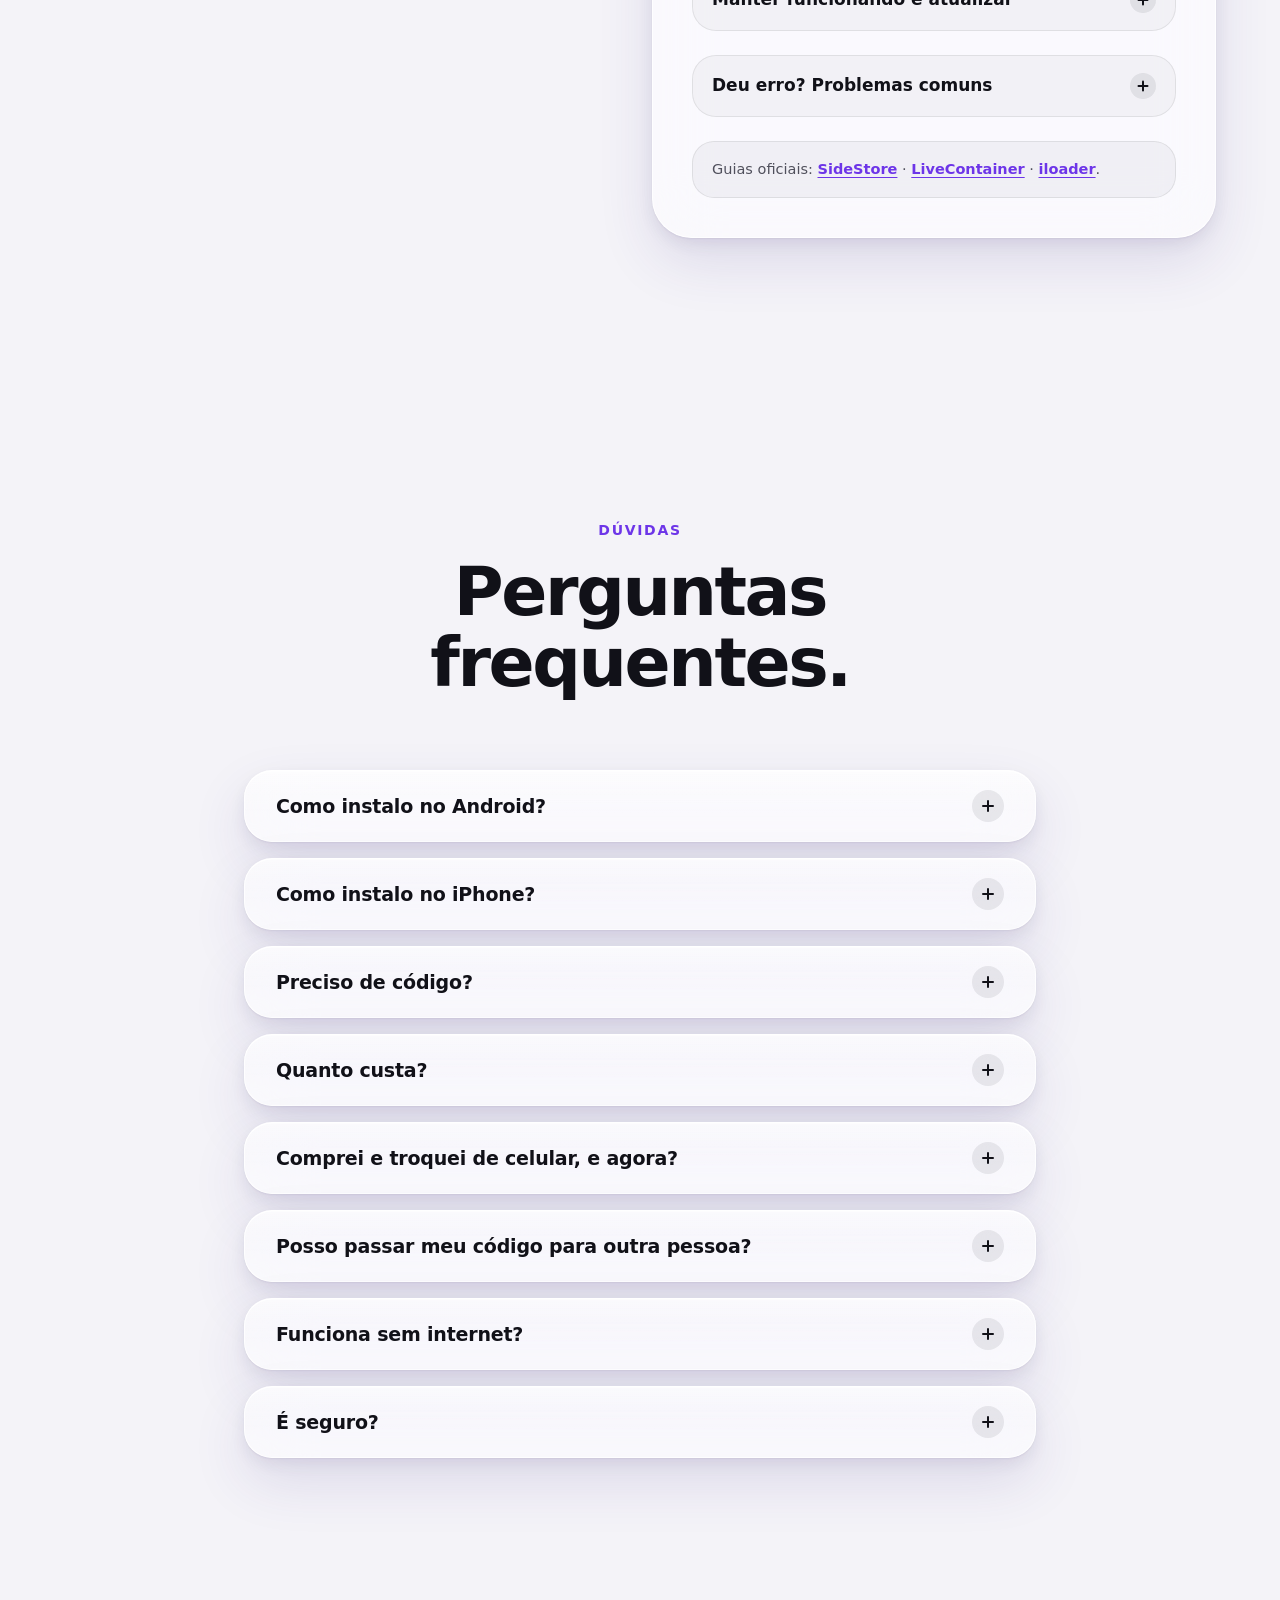
==== commit 4de58537: "Lume Music 5.2.3: corrige loop infinito de .onReceive no RootView e travamento ao baixar faixas" ====
--- a/docs/index.html
+++ b/docs/index.html
@@ -76,7 +76,7 @@
 <section class="hero">
   <div class="wrap hero__grid">
     <div class="hero__copy">
-      <p class="eyebrow" data-reveal>Lume Music 5.2.2</p>
+      <p class="eyebrow" data-reveal>Lume Music 5.2.3</p>
       <h1 data-reveal style="--d:80ms">Sua música, <span class="grad">em outra luz.</span></h1>
       <p class="lead" data-reveal style="--d:160ms">Um player de música que entende você. Vinil, fita K7, ondas que dançam com a batida — tudo em vidro, no seu iPhone e no seu Android.</p>
       <div class="dlrow" data-reveal style="--d:240ms">
@@ -84,14 +84,14 @@
           <span class="rec-badge">Recomendado para o seu aparelho</span>
           <a class="dl glass" data-spec href="https://github.com/Drill23/lume-music/releases/latest/download/Lume-Music-Android.apk" rel="noopener">
             <span class="dl__ico"><svg width="28" height="28" aria-hidden="true"><use href="#i-dl-android"/></svg></span>
-            <span class="dl__t"><small>Baixar para</small><strong>Android</strong><em>Versão 5.2.2 · .apk</em></span>
+            <span class="dl__t"><small>Baixar para</small><strong>Android</strong><em>Versão 5.2.3 · .apk</em></span>
           </a>
         </div>
         <div class="dlwrap" data-os="ios">
           <span class="rec-badge">Recomendado para o seu aparelho</span>
           <a class="dl glass" data-spec href="https://github.com/Drill23/lume-music/releases/latest/download/Lume-Music-iPhone.ipa" rel="noopener">
             <span class="dl__ico"><svg width="28" height="28" aria-hidden="true"><use href="#i-dl-iphone"/></svg></span>
-            <span class="dl__t"><small>Baixar para</small><strong>iPhone</strong><em>Versão 5.2.2 · .ipa</em></span>
+            <span class="dl__t"><small>Baixar para</small><strong>iPhone</strong><em>Versão 5.2.3 · .ipa</em></span>
           </a>
         </div>
       </div>
@@ -357,21 +357,21 @@
   <div class="wrap">
     <div class="get glass" data-reveal>
       <img class="get__icon" src="assets/icon-512.png" width="120" height="120" loading="lazy" decoding="async" alt="Ícone do app Lume Music">
-      <h2>Lume Music <span class="ver">5.2.2</span></h2>
+      <h2>Lume Music <span class="ver">5.2.3</span></h2>
       <p class="lead">Escolha o seu aparelho e leve a Lume com você.</p>
       <div class="dlrow dlrow--lg">
         <div class="dlwrap" data-os="android">
           <span class="rec-badge">Recomendado para o seu aparelho</span>
           <a class="dl dl--lg glass" data-spec href="https://github.com/Drill23/lume-music/releases/latest/download/Lume-Music-Android.apk" rel="noopener">
             <span class="dl__ico"><svg width="32" height="32" aria-hidden="true"><use href="#i-dl-android"/></svg></span>
-            <span class="dl__t"><small>Baixar para</small><strong>Android</strong><em>Versão 5.2.2 · .apk</em></span>
+            <span class="dl__t"><small>Baixar para</small><strong>Android</strong><em>Versão 5.2.3 · .apk</em></span>
           </a>
         </div>
         <div class="dlwrap" data-os="ios">
           <span class="rec-badge">Recomendado para o seu aparelho</span>
           <a class="dl dl--lg glass" data-spec href="https://github.com/Drill23/lume-music/releases/latest/download/Lume-Music-iPhone.ipa" rel="noopener">
             <span class="dl__ico"><svg width="32" height="32" aria-hidden="true"><use href="#i-dl-iphone"/></svg></span>
-            <span class="dl__t"><small>Baixar para</small><strong>iPhone</strong><em>Versão 5.2.2 · .ipa</em></span>
+            <span class="dl__t"><small>Baixar para</small><strong>iPhone</strong><em>Versão 5.2.3 · .ipa</em></span>
           </a>
         </div>
       </div>
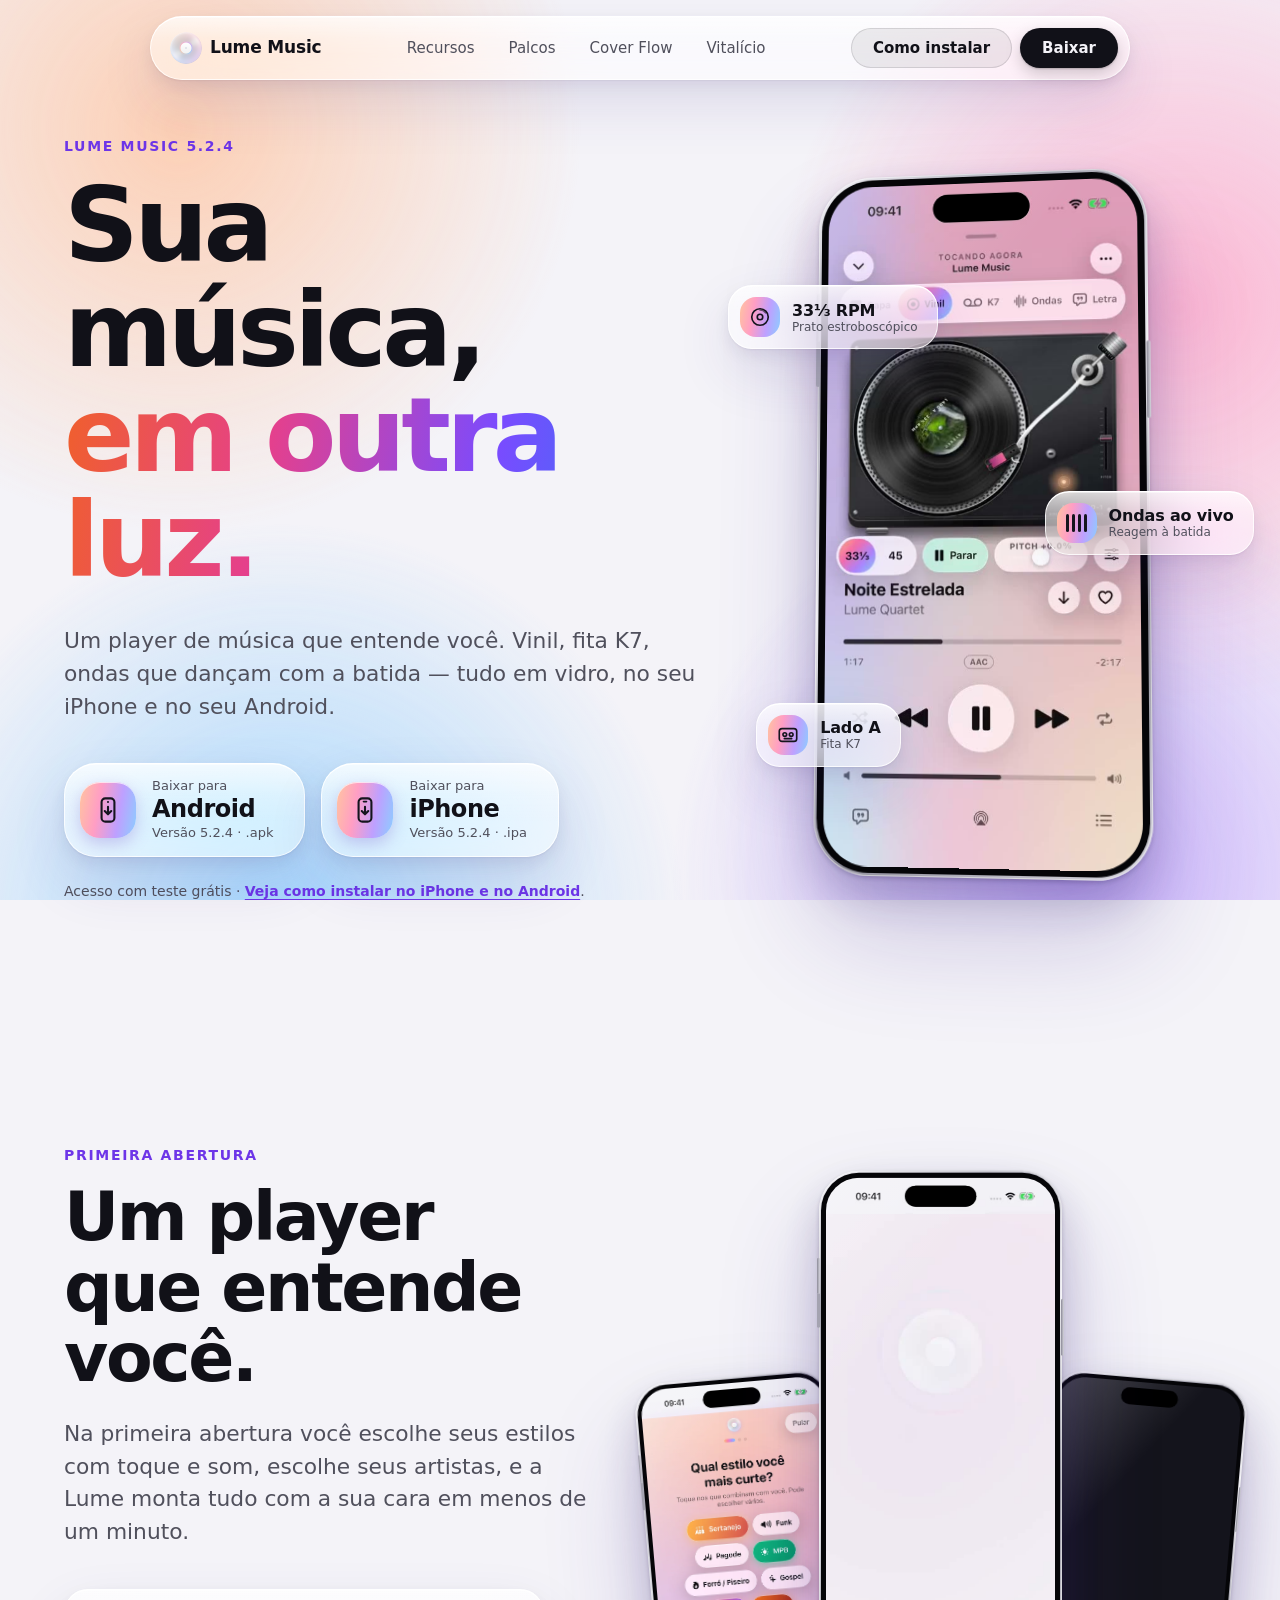
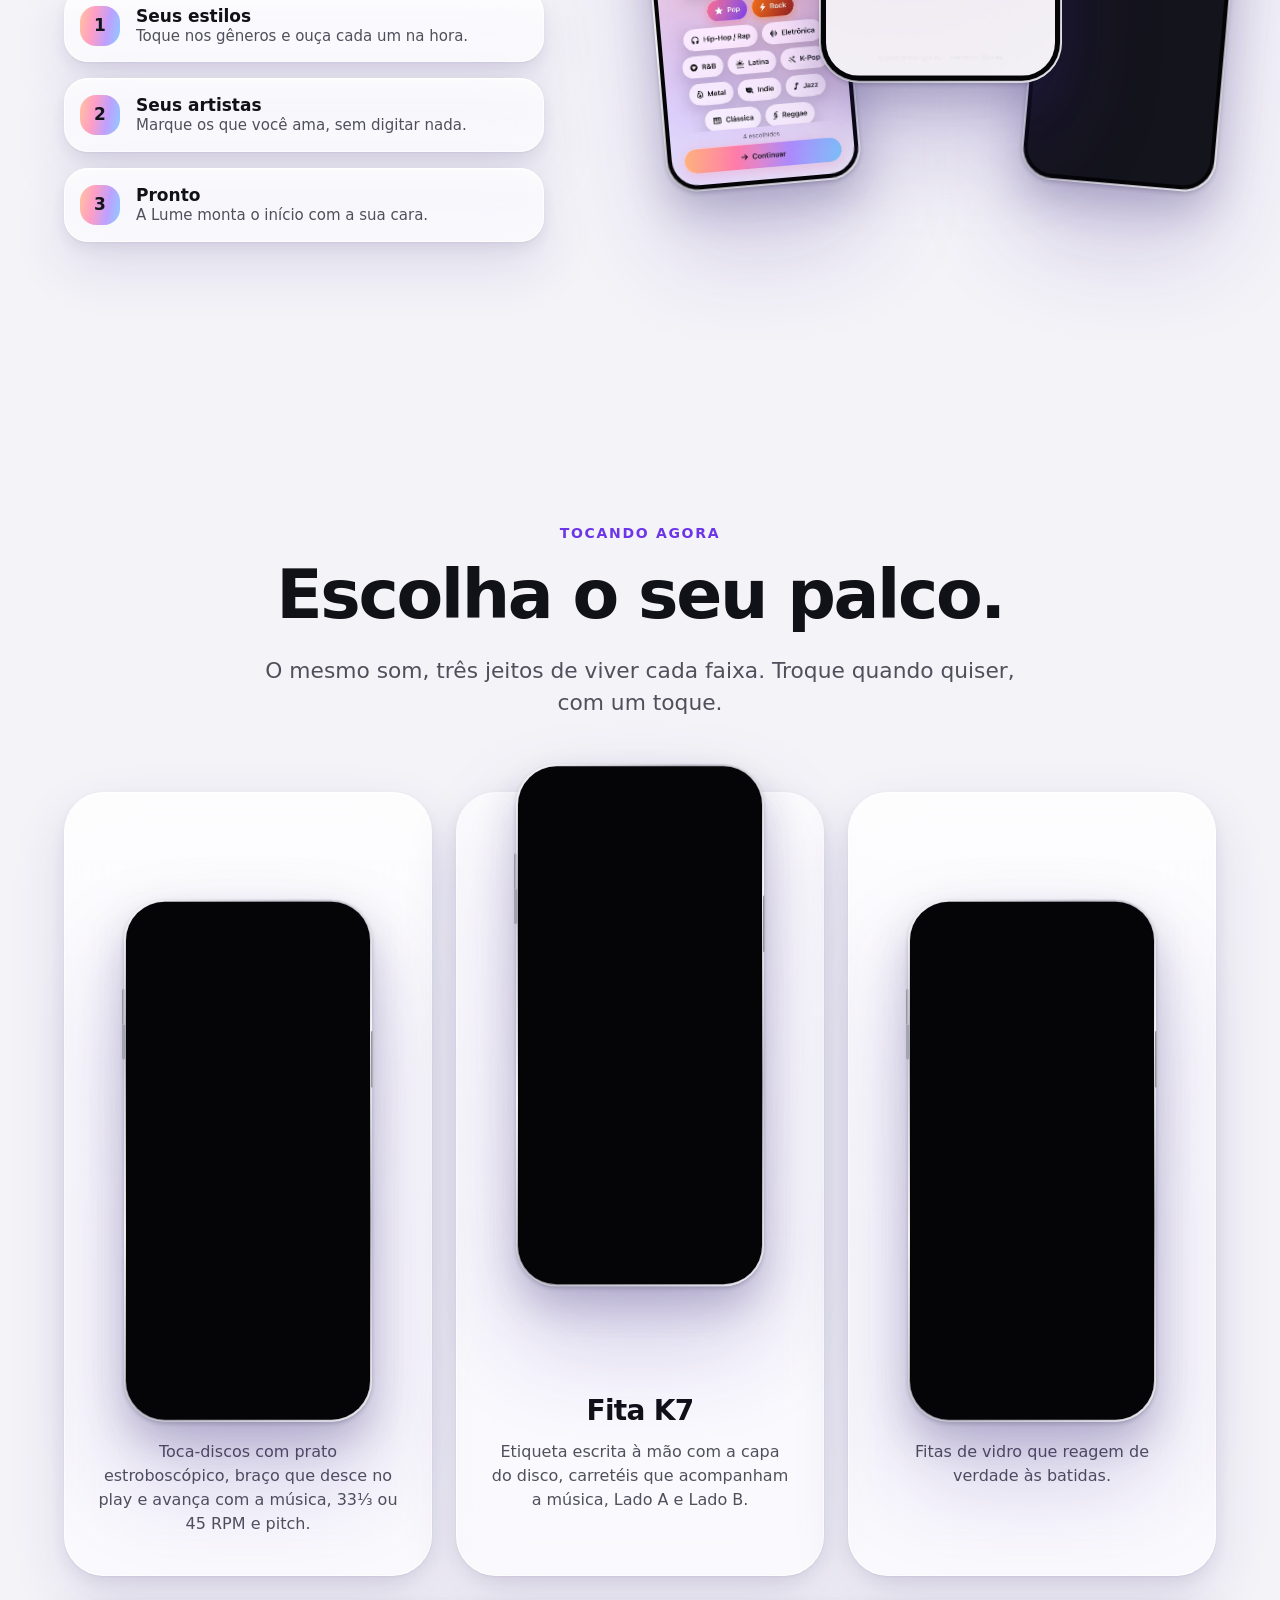
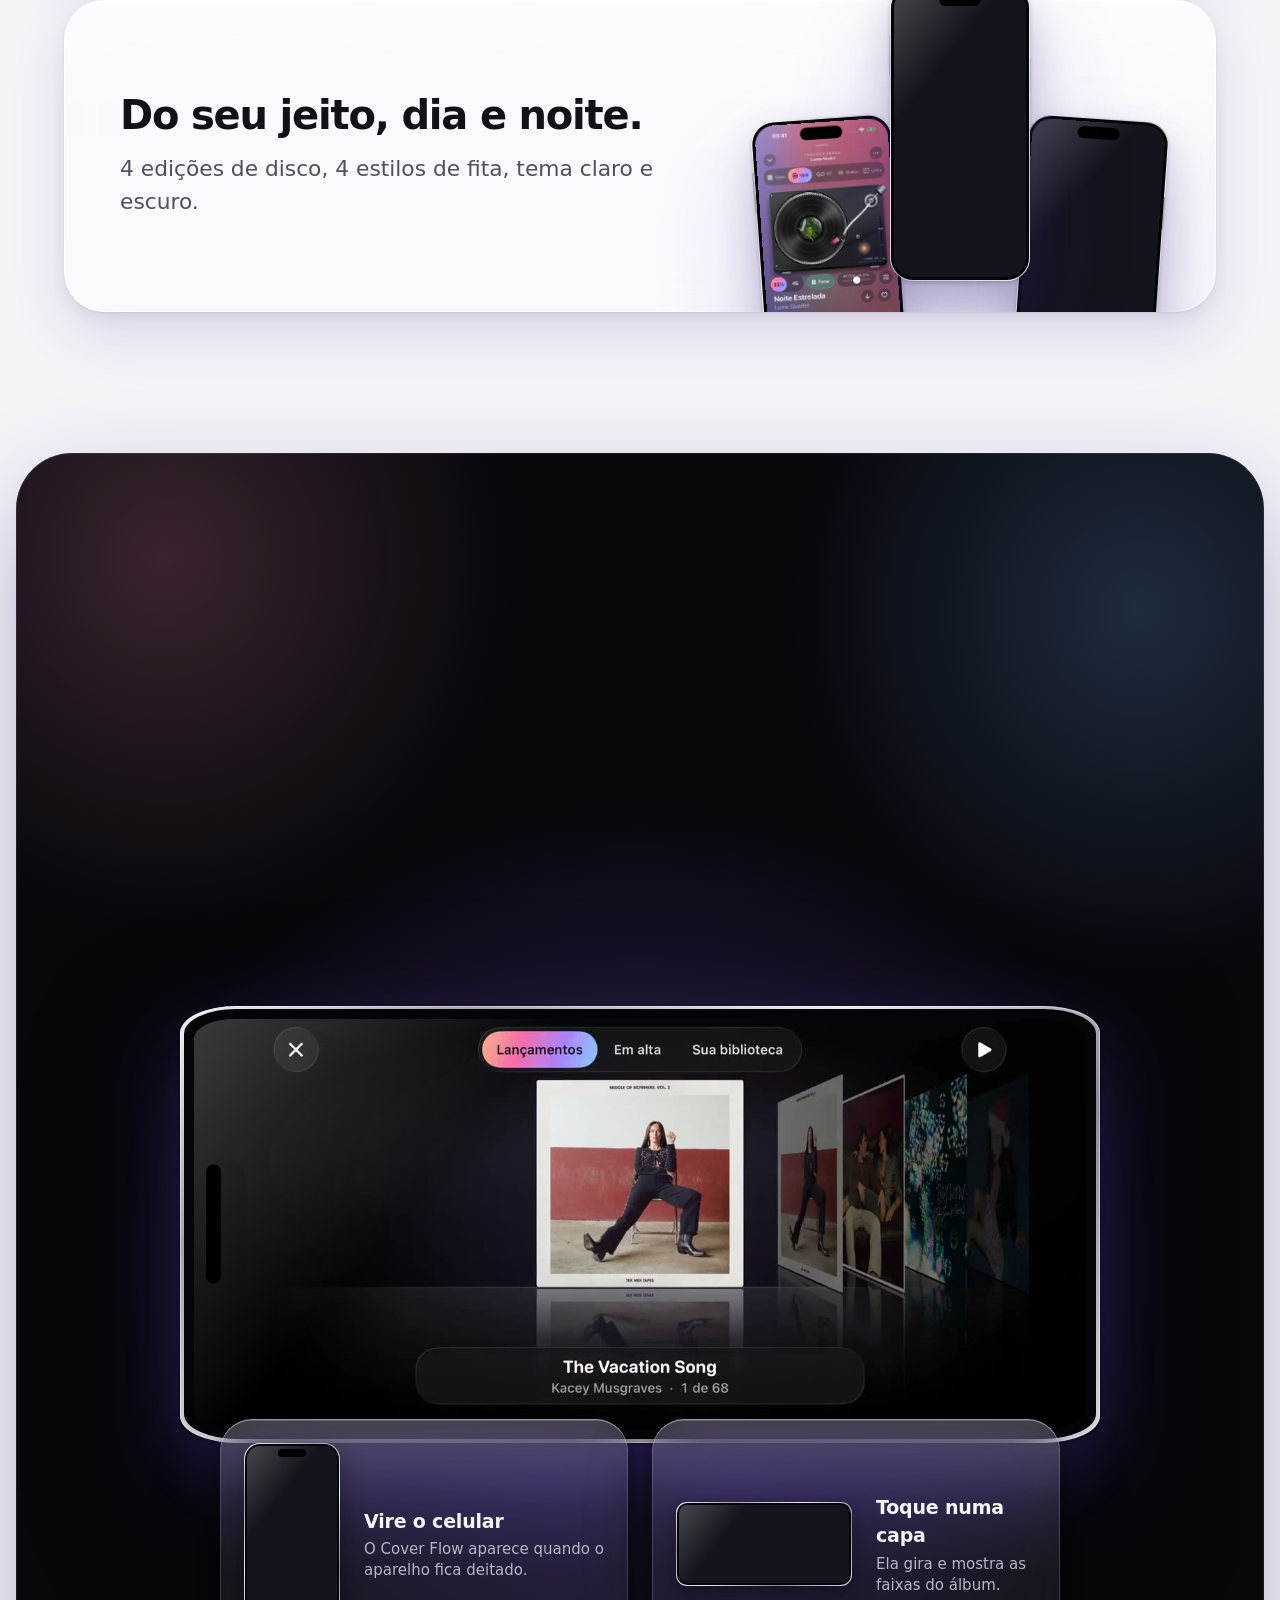
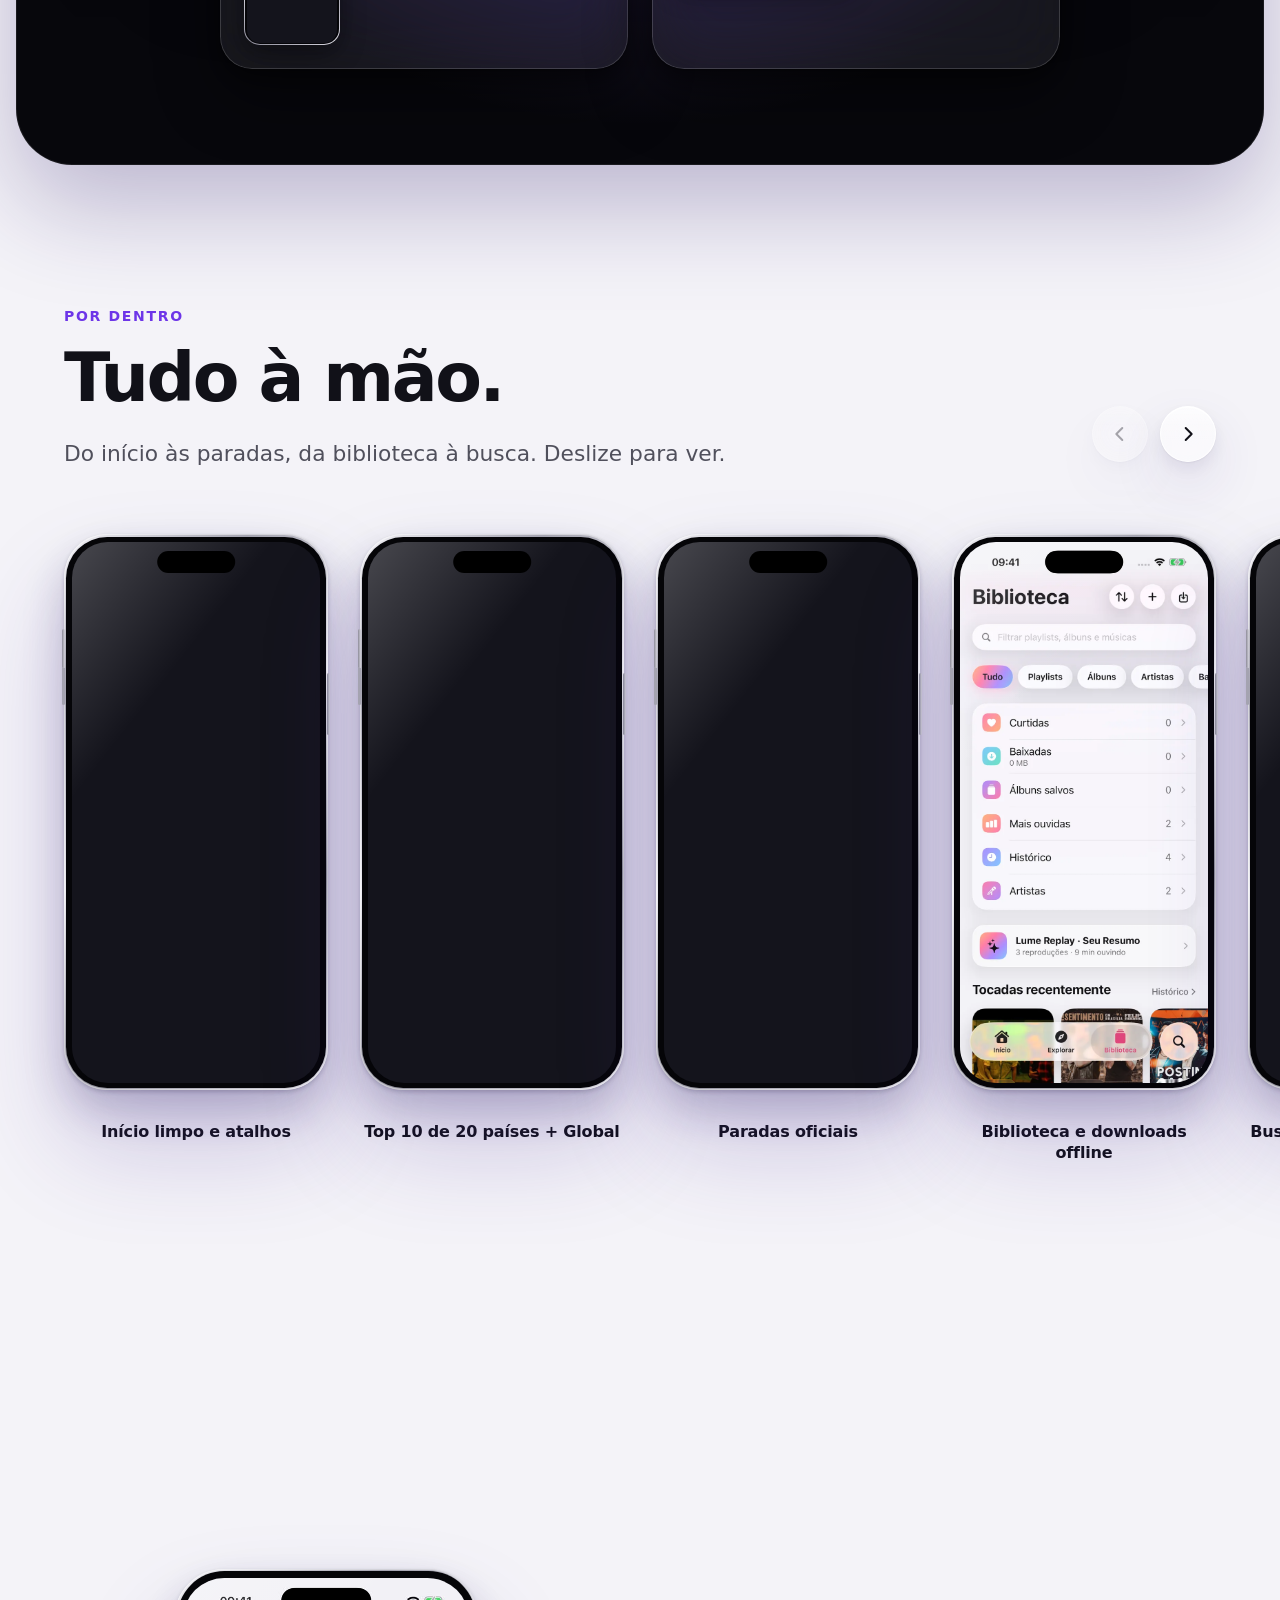
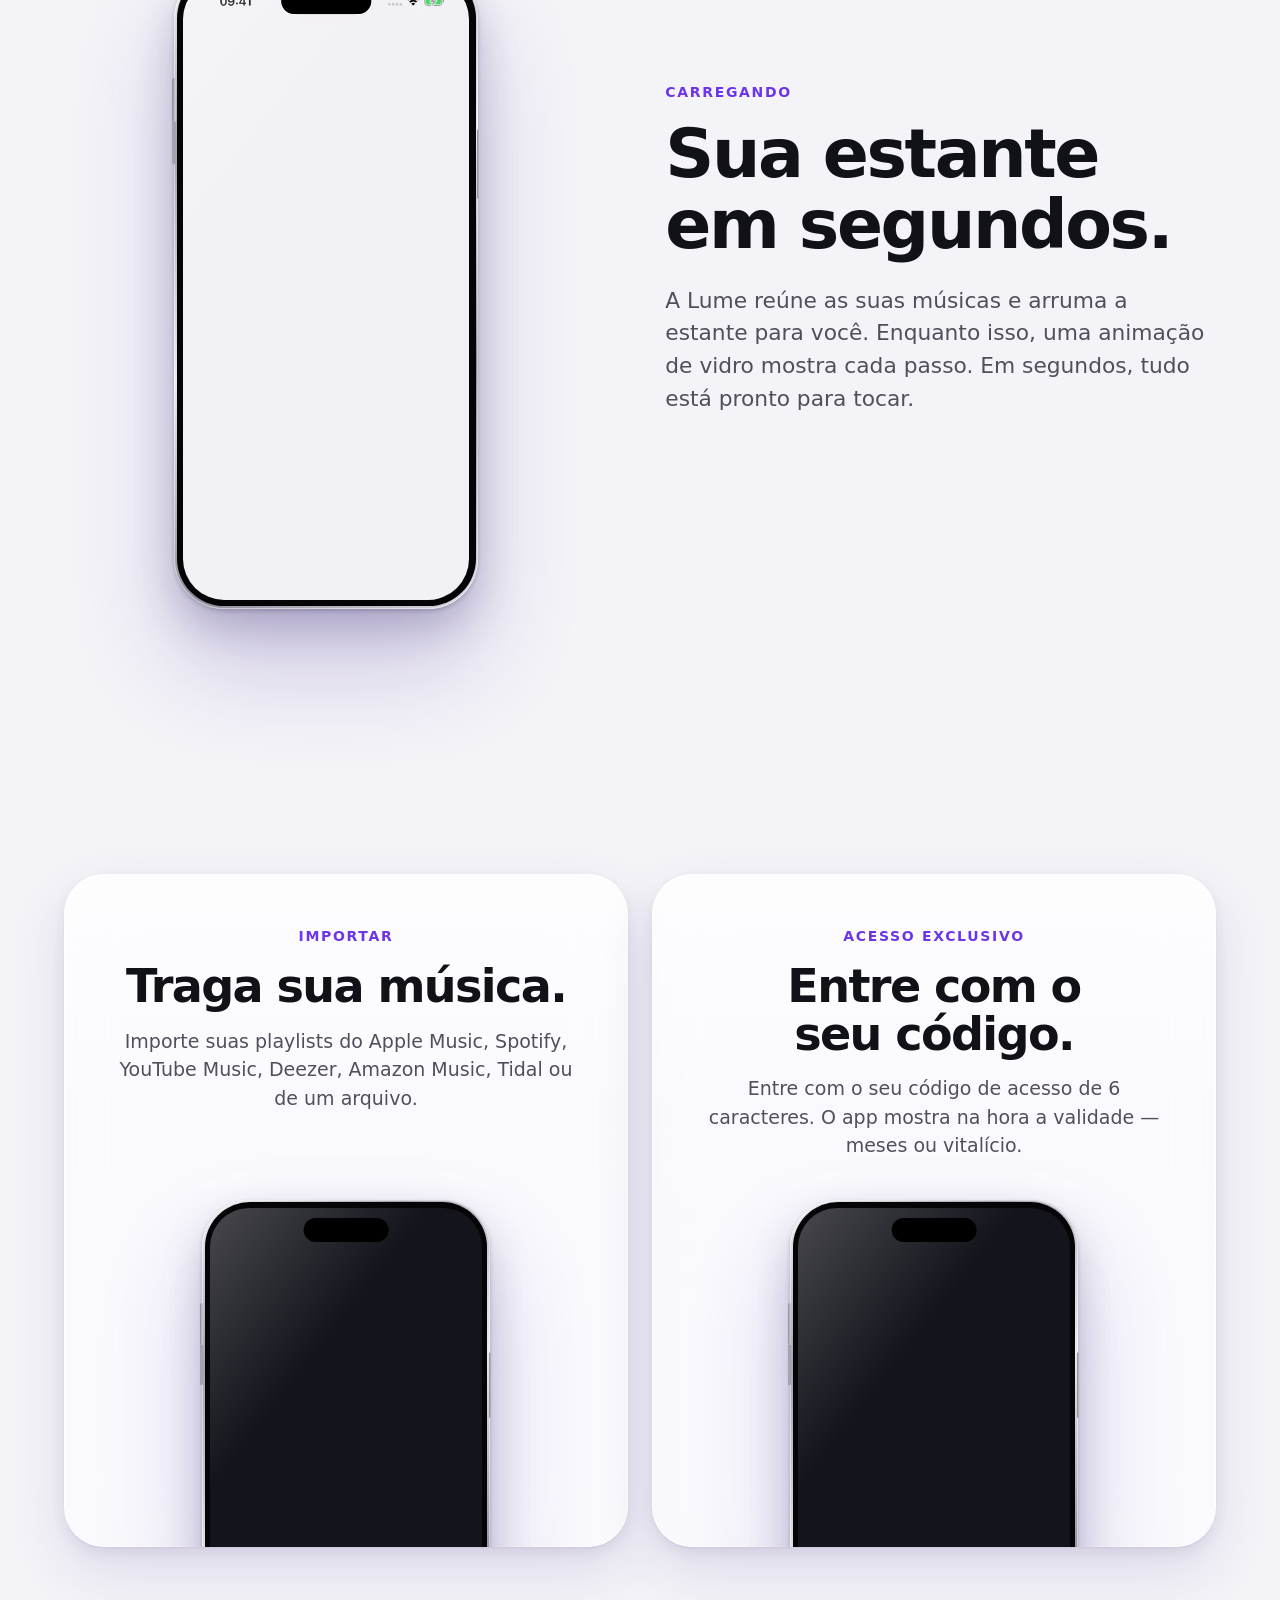
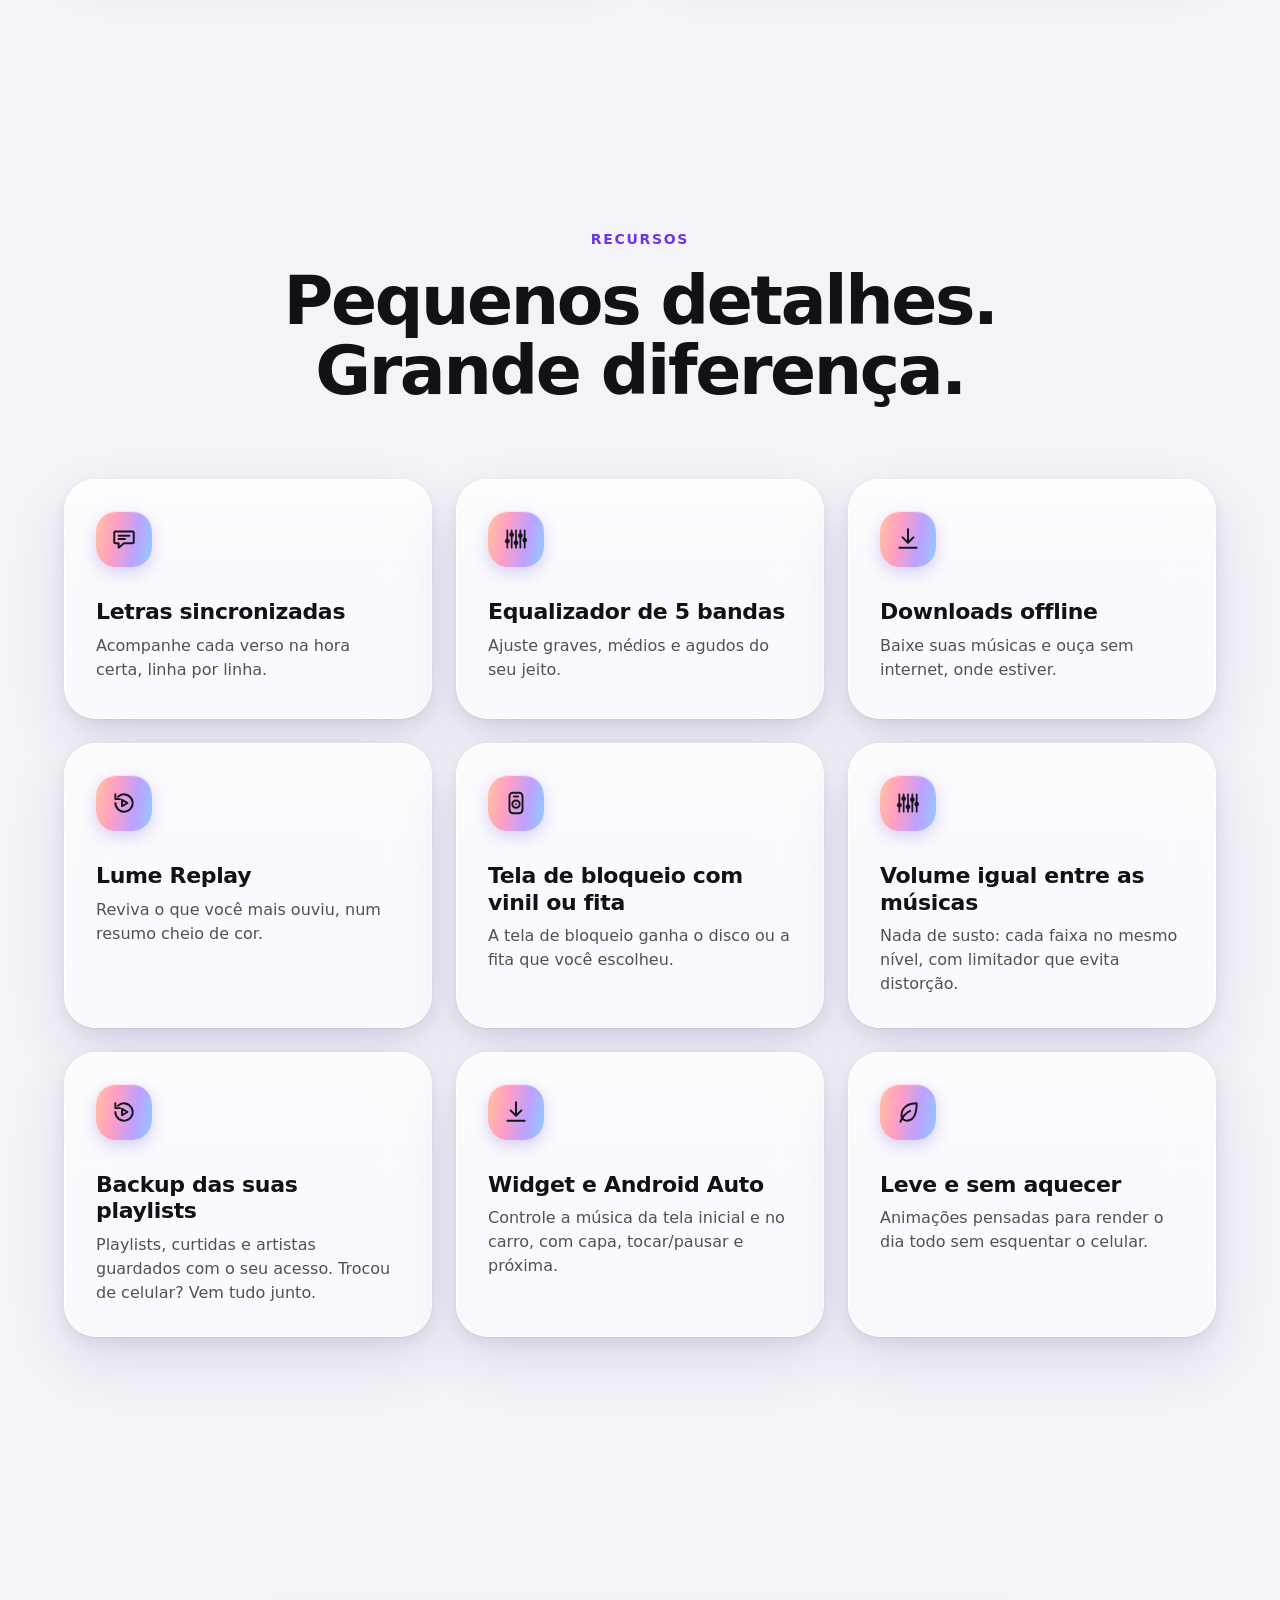
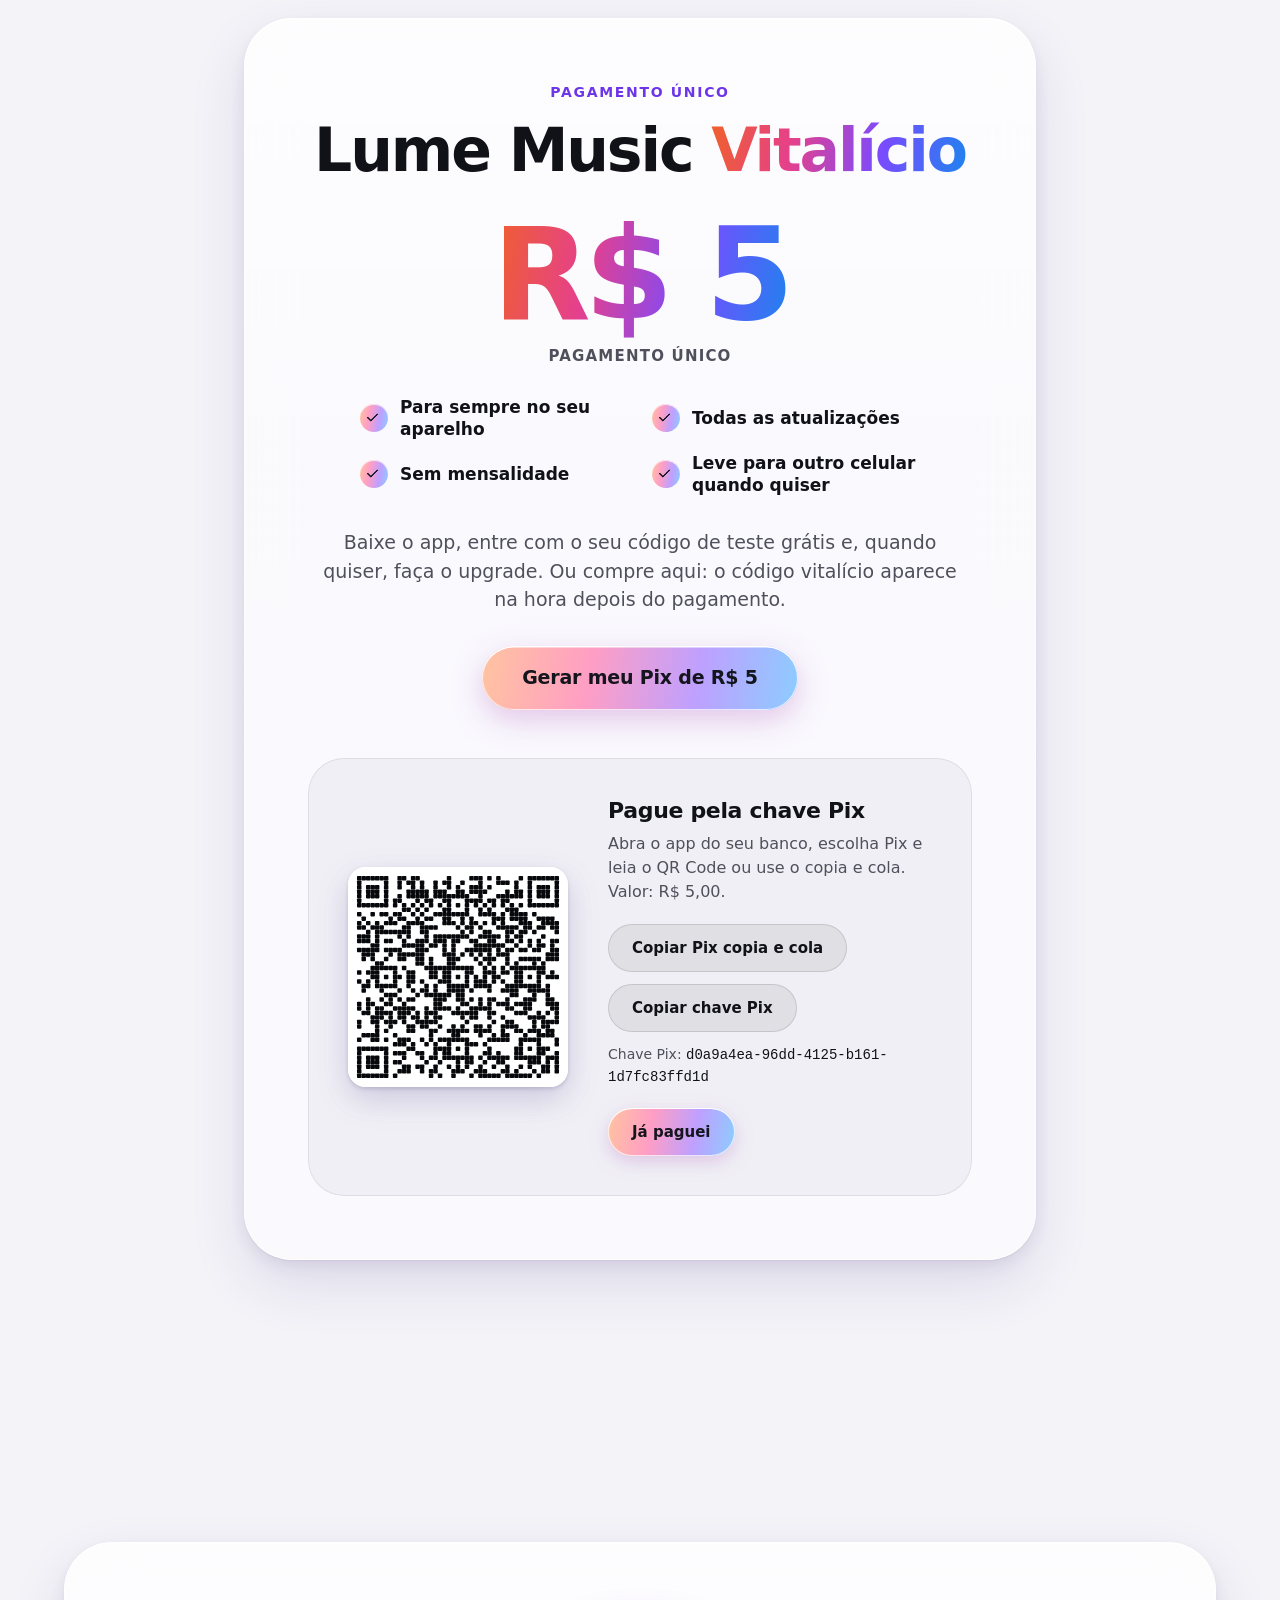
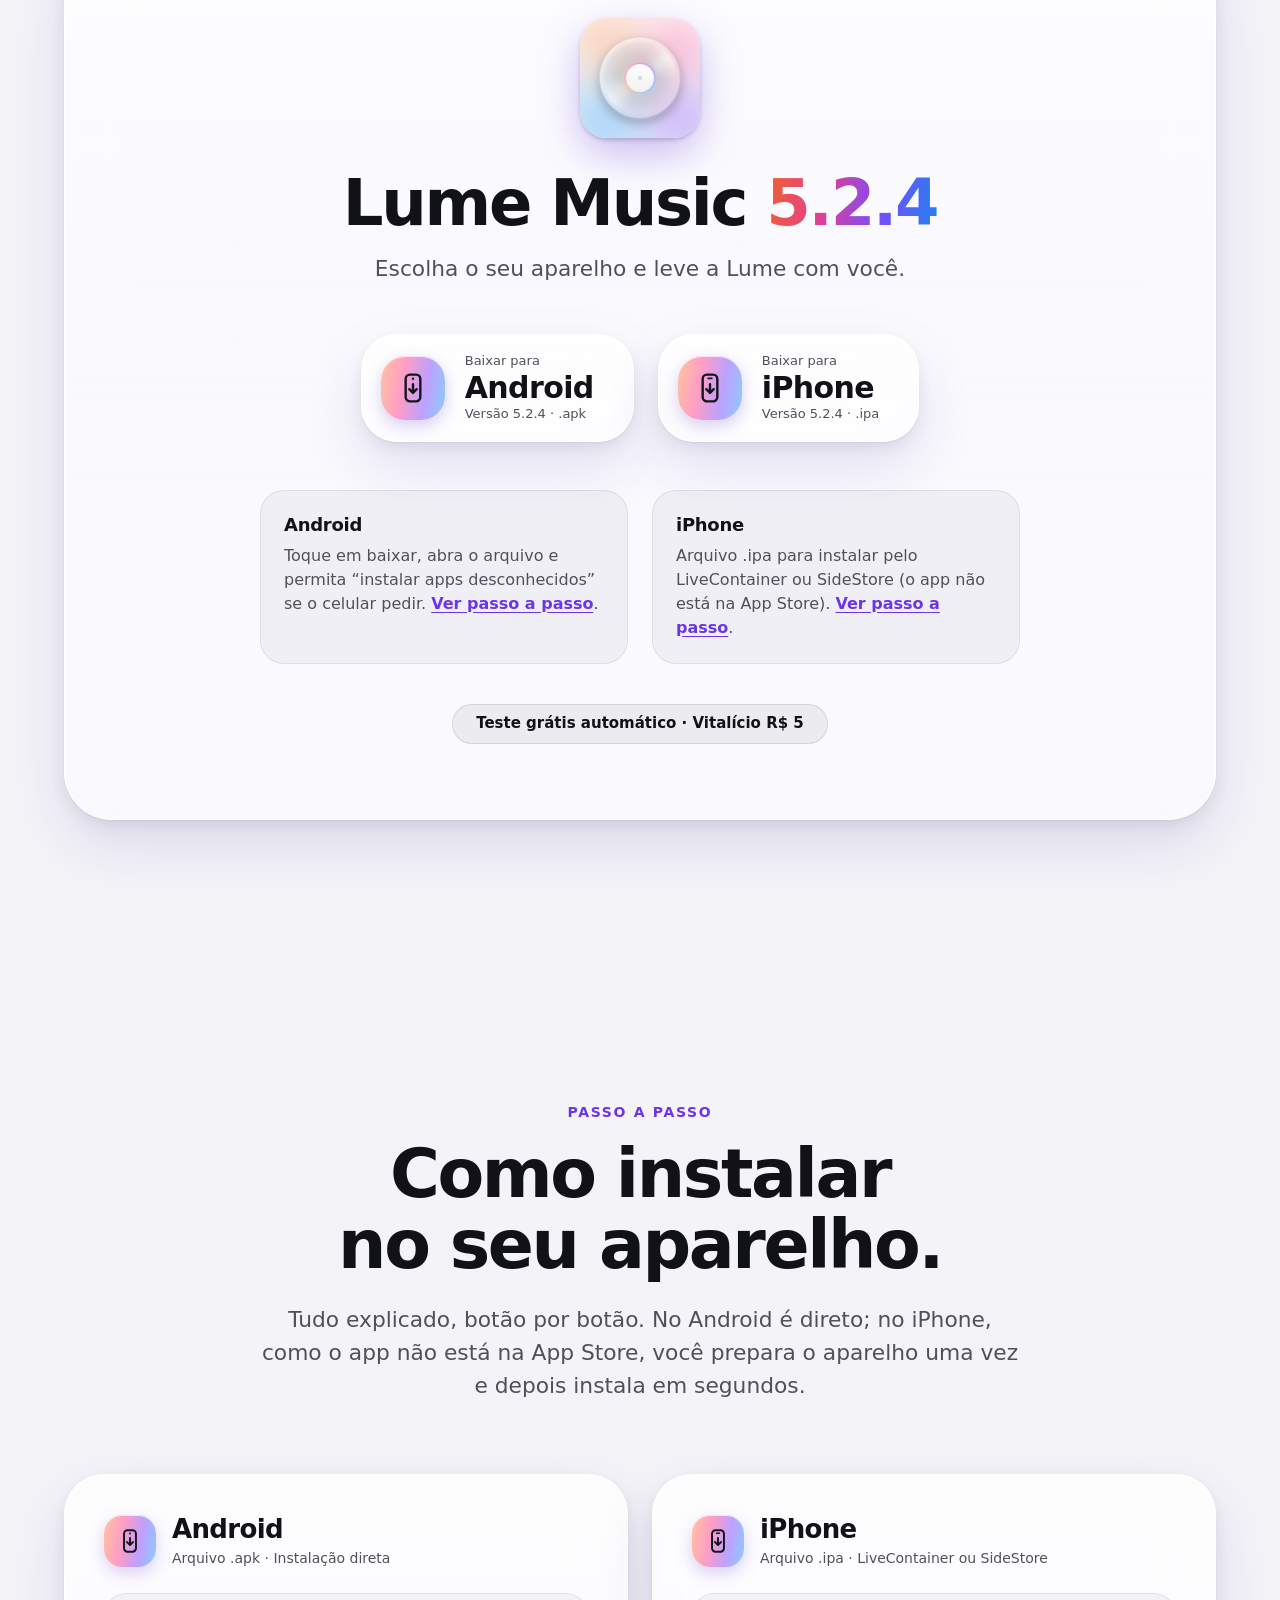
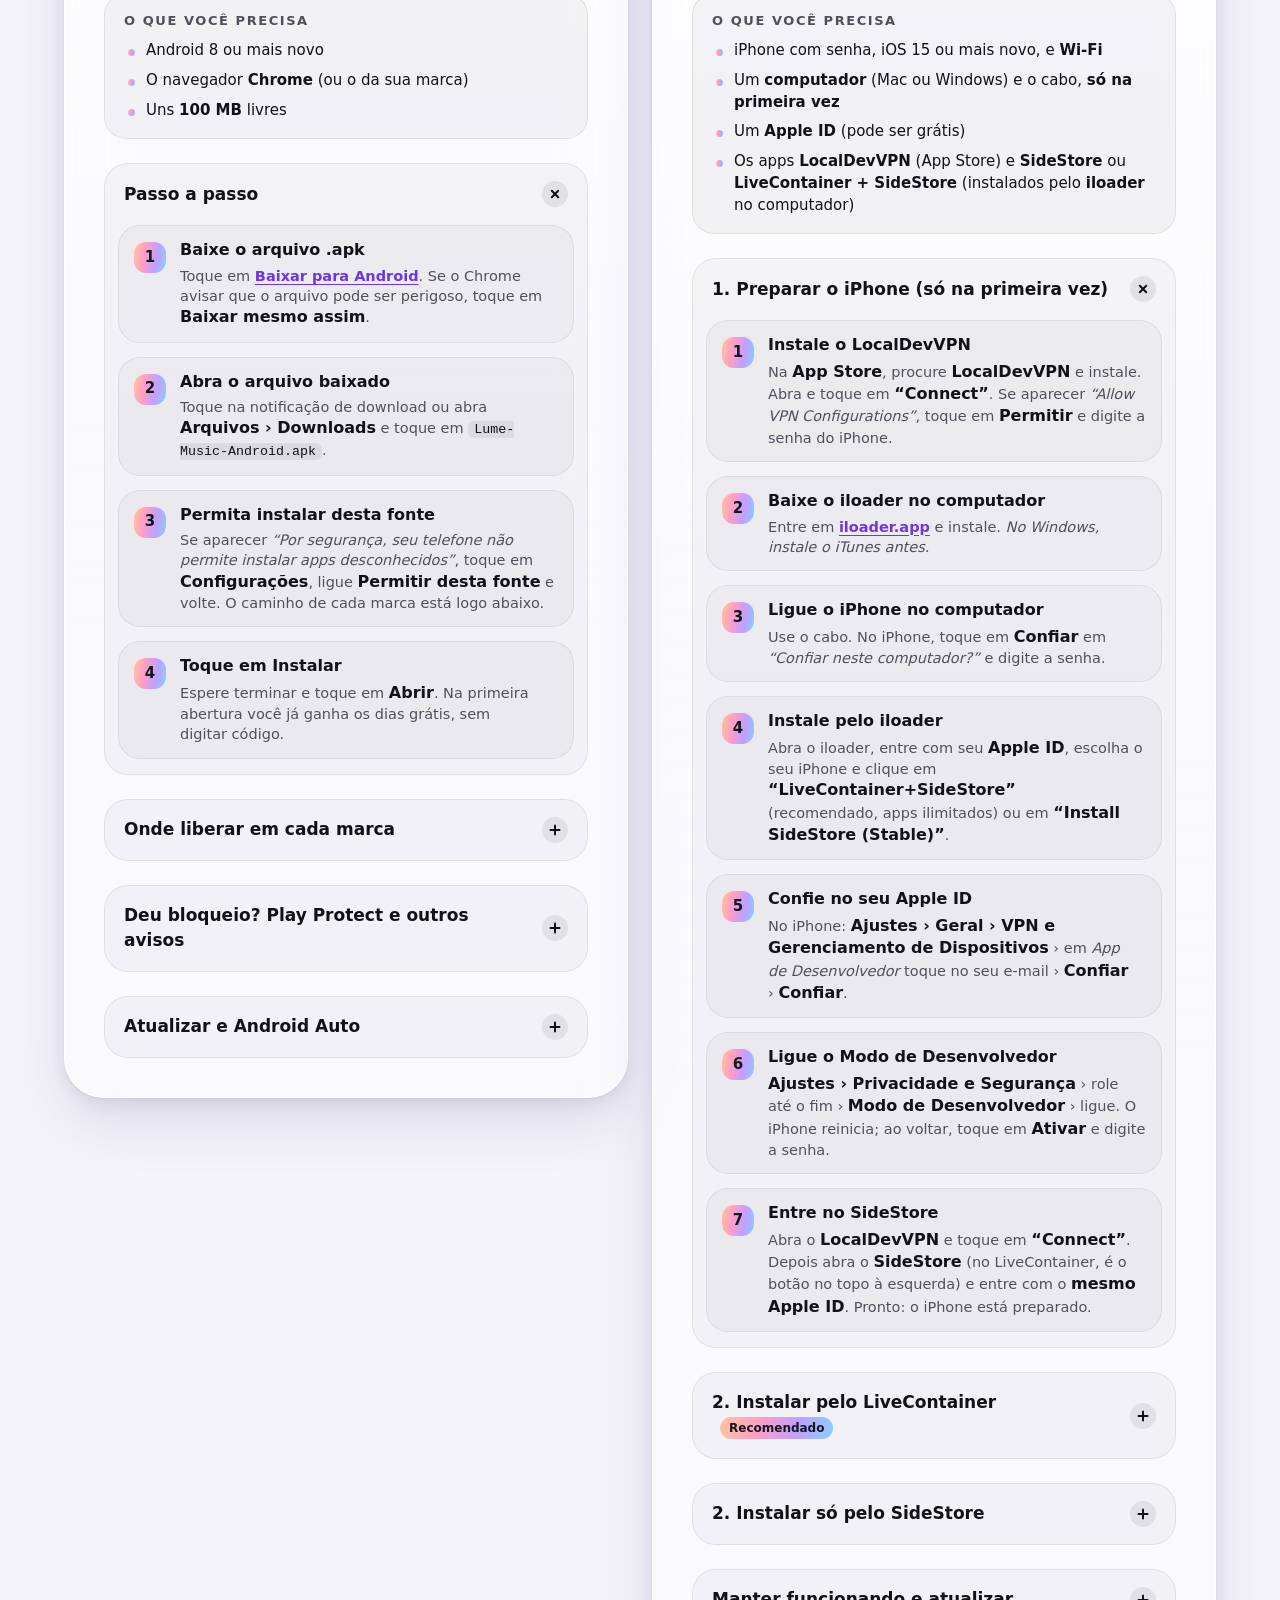
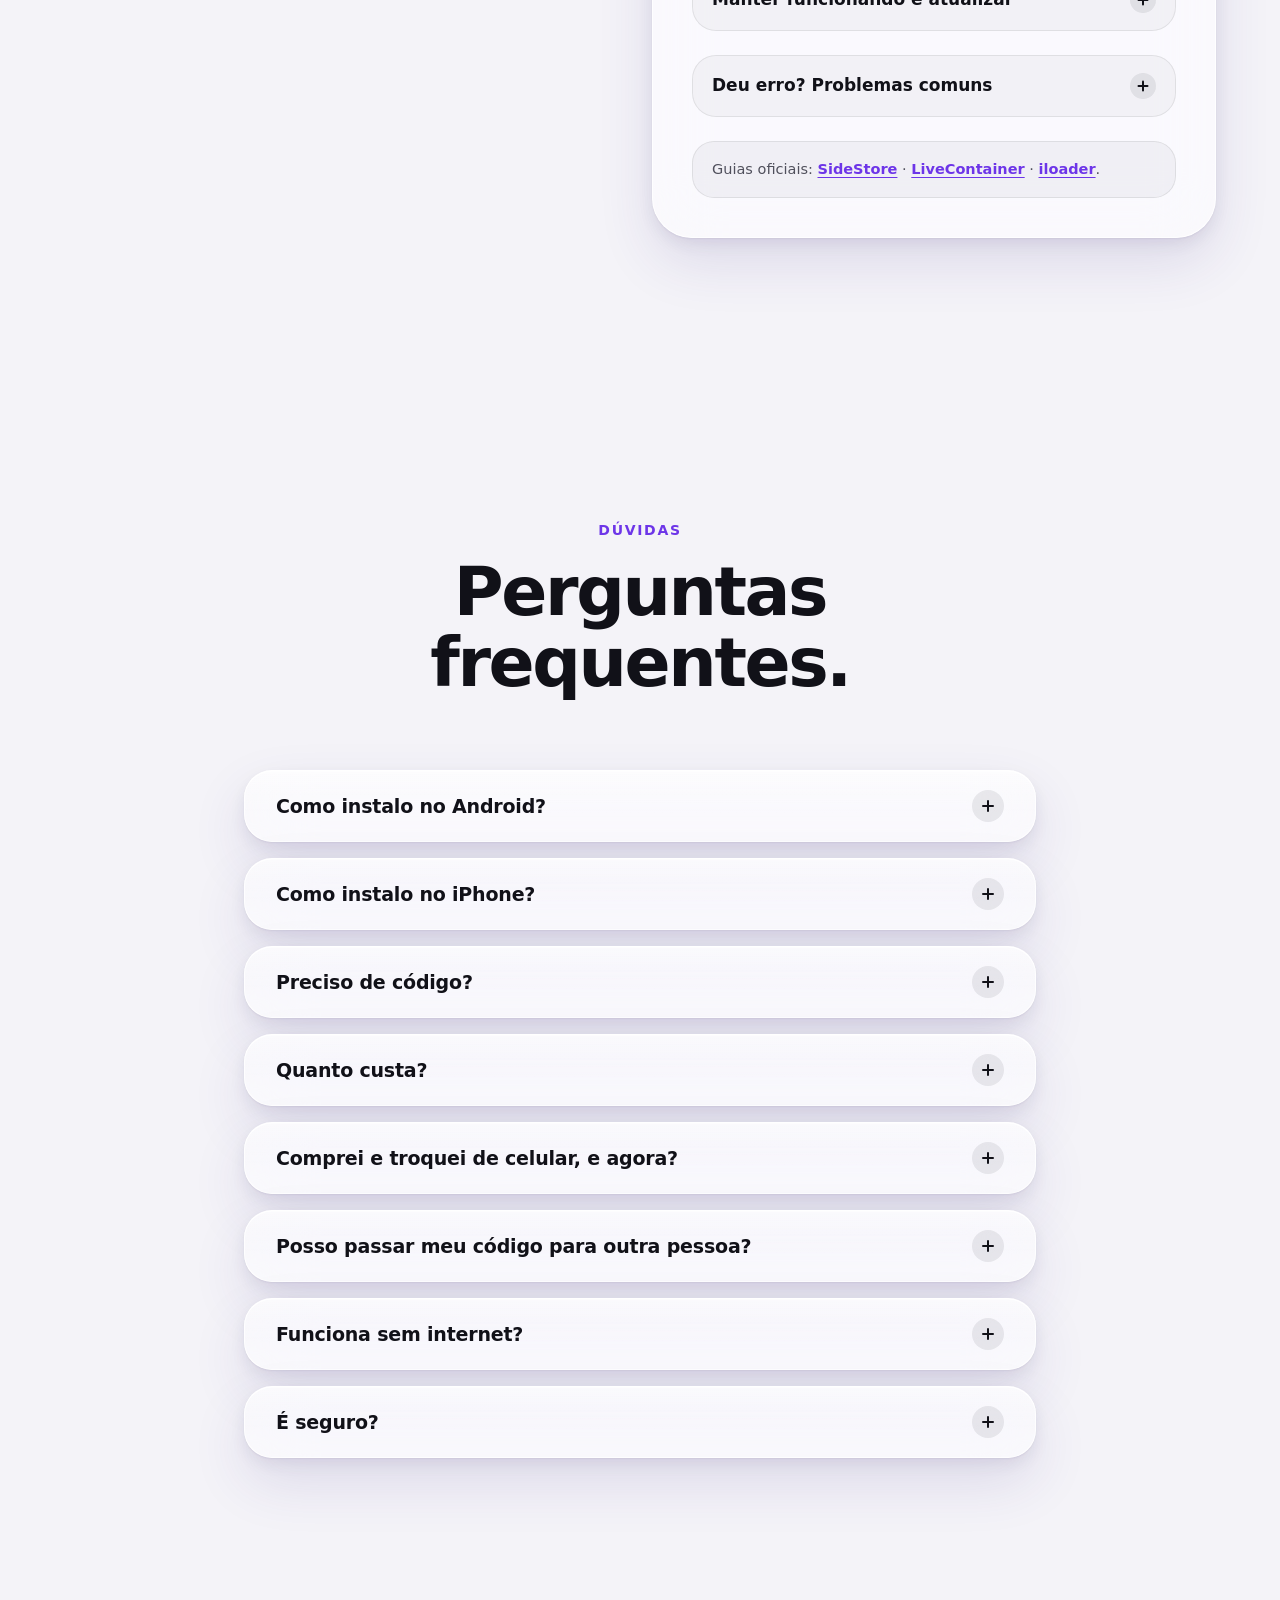
==== commit 7702fd57: "v5.2.4: corrigir botão X do Cover Flow no iOS e separação de modais" ====
--- a/docs/index.html
+++ b/docs/index.html
@@ -76,7 +76,7 @@
 <section class="hero">
   <div class="wrap hero__grid">
     <div class="hero__copy">
-      <p class="eyebrow" data-reveal>Lume Music 5.2.3</p>
+      <p class="eyebrow" data-reveal>Lume Music 5.2.4</p>
       <h1 data-reveal style="--d:80ms">Sua música, <span class="grad">em outra luz.</span></h1>
       <p class="lead" data-reveal style="--d:160ms">Um player de música que entende você. Vinil, fita K7, ondas que dançam com a batida — tudo em vidro, no seu iPhone e no seu Android.</p>
       <div class="dlrow" data-reveal style="--d:240ms">
@@ -84,14 +84,14 @@
           <span class="rec-badge">Recomendado para o seu aparelho</span>
           <a class="dl glass" data-spec href="https://github.com/Drill23/lume-music/releases/latest/download/Lume-Music-Android.apk" rel="noopener">
             <span class="dl__ico"><svg width="28" height="28" aria-hidden="true"><use href="#i-dl-android"/></svg></span>
-            <span class="dl__t"><small>Baixar para</small><strong>Android</strong><em>Versão 5.2.3 · .apk</em></span>
+            <span class="dl__t"><small>Baixar para</small><strong>Android</strong><em>Versão 5.2.4 · .apk</em></span>
           </a>
         </div>
         <div class="dlwrap" data-os="ios">
           <span class="rec-badge">Recomendado para o seu aparelho</span>
           <a class="dl glass" data-spec href="https://github.com/Drill23/lume-music/releases/latest/download/Lume-Music-iPhone.ipa" rel="noopener">
             <span class="dl__ico"><svg width="28" height="28" aria-hidden="true"><use href="#i-dl-iphone"/></svg></span>
-            <span class="dl__t"><small>Baixar para</small><strong>iPhone</strong><em>Versão 5.2.3 · .ipa</em></span>
+            <span class="dl__t"><small>Baixar para</small><strong>iPhone</strong><em>Versão 5.2.4 · .ipa</em></span>
           </a>
         </div>
       </div>
@@ -357,21 +357,21 @@
   <div class="wrap">
     <div class="get glass" data-reveal>
       <img class="get__icon" src="assets/icon-512.png" width="120" height="120" loading="lazy" decoding="async" alt="Ícone do app Lume Music">
-      <h2>Lume Music <span class="ver">5.2.3</span></h2>
+      <h2>Lume Music <span class="ver">5.2.4</span></h2>
       <p class="lead">Escolha o seu aparelho e leve a Lume com você.</p>
       <div class="dlrow dlrow--lg">
         <div class="dlwrap" data-os="android">
           <span class="rec-badge">Recomendado para o seu aparelho</span>
           <a class="dl dl--lg glass" data-spec href="https://github.com/Drill23/lume-music/releases/latest/download/Lume-Music-Android.apk" rel="noopener">
             <span class="dl__ico"><svg width="32" height="32" aria-hidden="true"><use href="#i-dl-android"/></svg></span>
-            <span class="dl__t"><small>Baixar para</small><strong>Android</strong><em>Versão 5.2.3 · .apk</em></span>
+            <span class="dl__t"><small>Baixar para</small><strong>Android</strong><em>Versão 5.2.4 · .apk</em></span>
           </a>
         </div>
         <div class="dlwrap" data-os="ios">
           <span class="rec-badge">Recomendado para o seu aparelho</span>
           <a class="dl dl--lg glass" data-spec href="https://github.com/Drill23/lume-music/releases/latest/download/Lume-Music-iPhone.ipa" rel="noopener">
             <span class="dl__ico"><svg width="32" height="32" aria-hidden="true"><use href="#i-dl-iphone"/></svg></span>
-            <span class="dl__t"><small>Baixar para</small><strong>iPhone</strong><em>Versão 5.2.3 · .ipa</em></span>
+            <span class="dl__t"><small>Baixar para</small><strong>iPhone</strong><em>Versão 5.2.4 · .ipa</em></span>
           </a>
         </div>
       </div>
